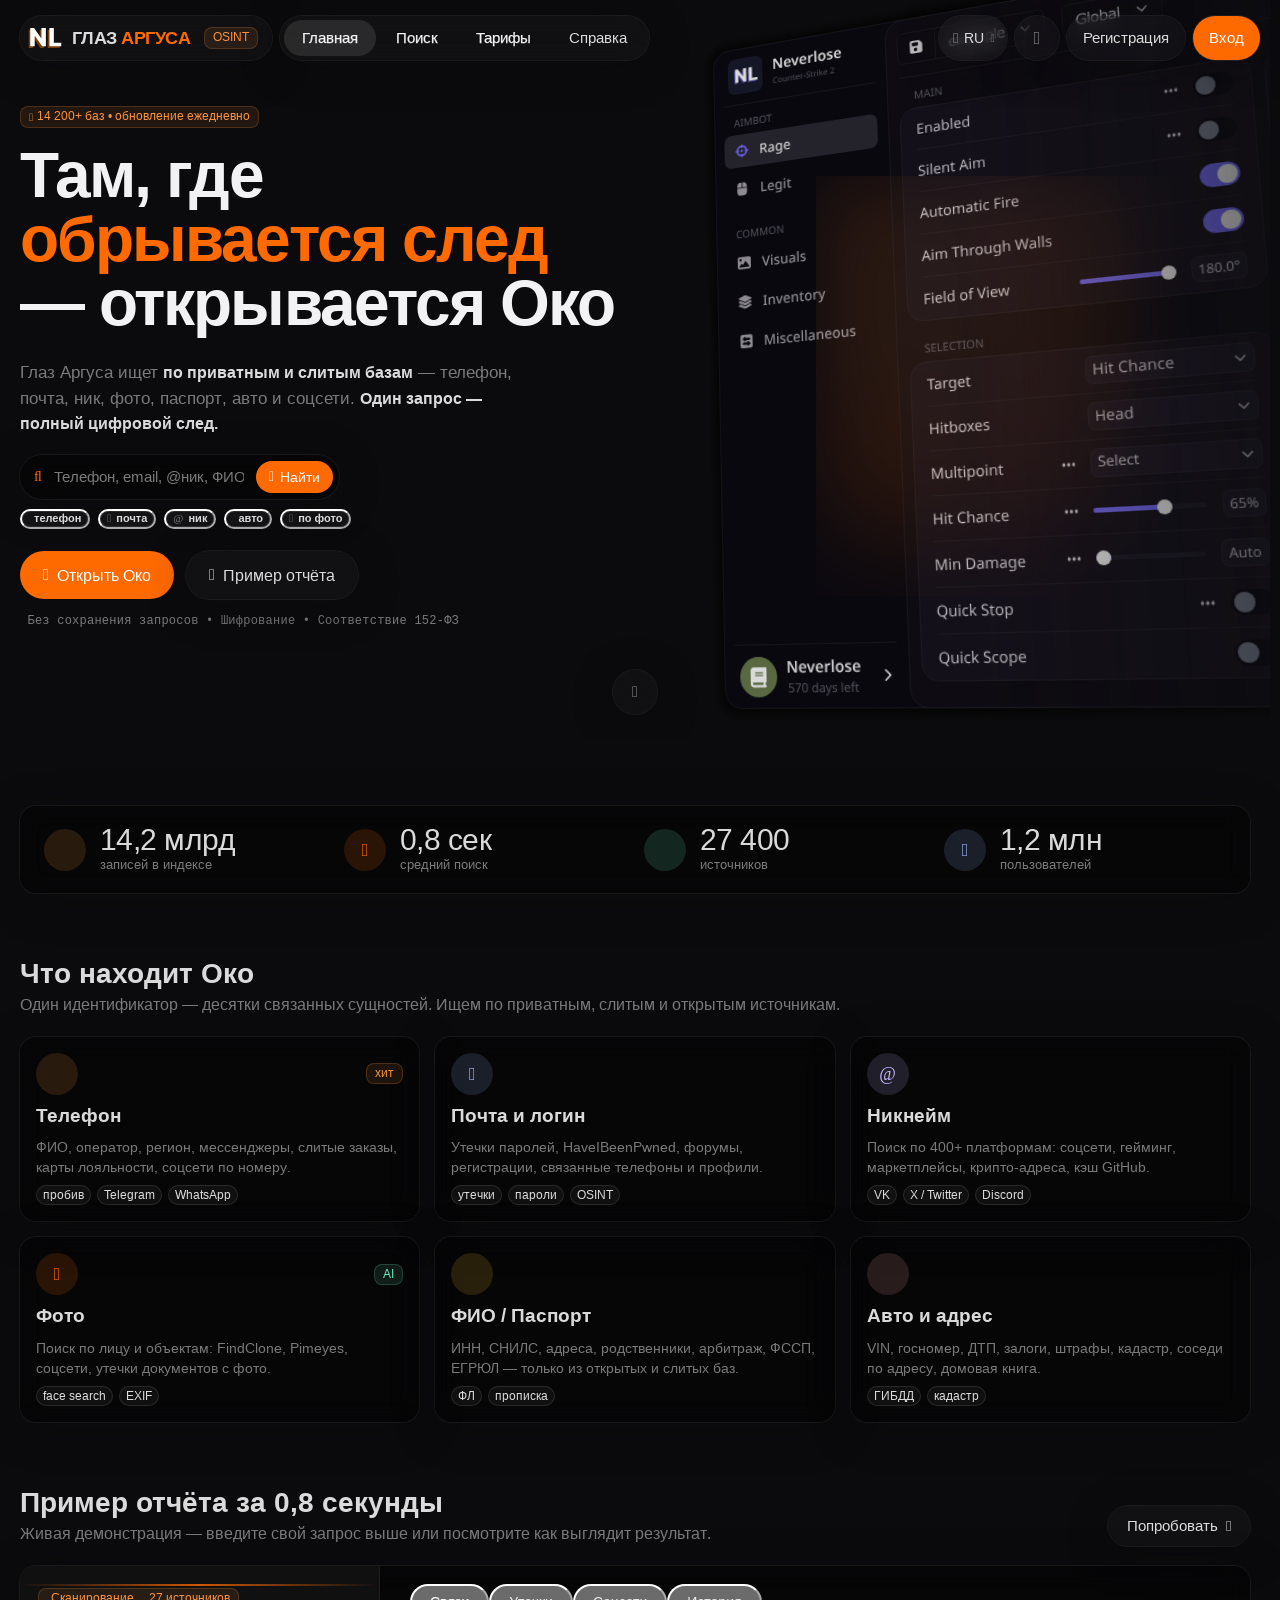
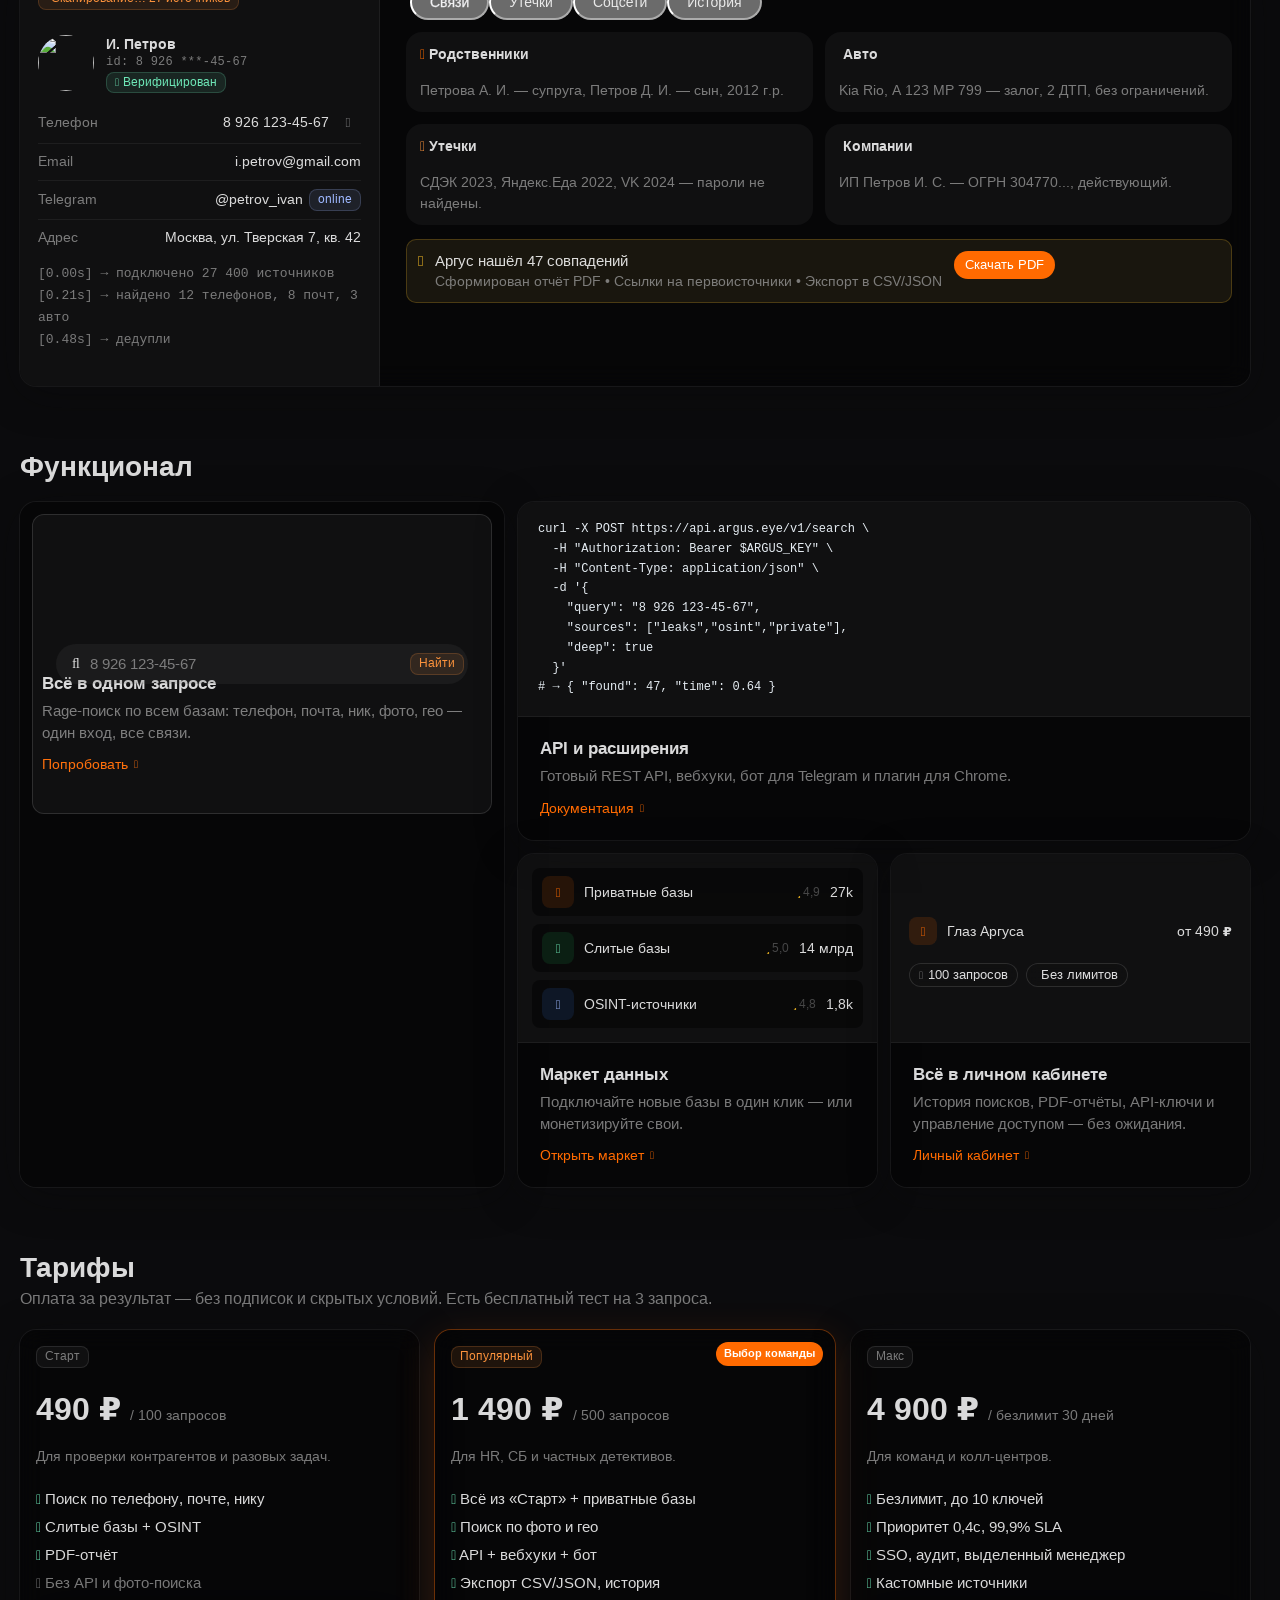
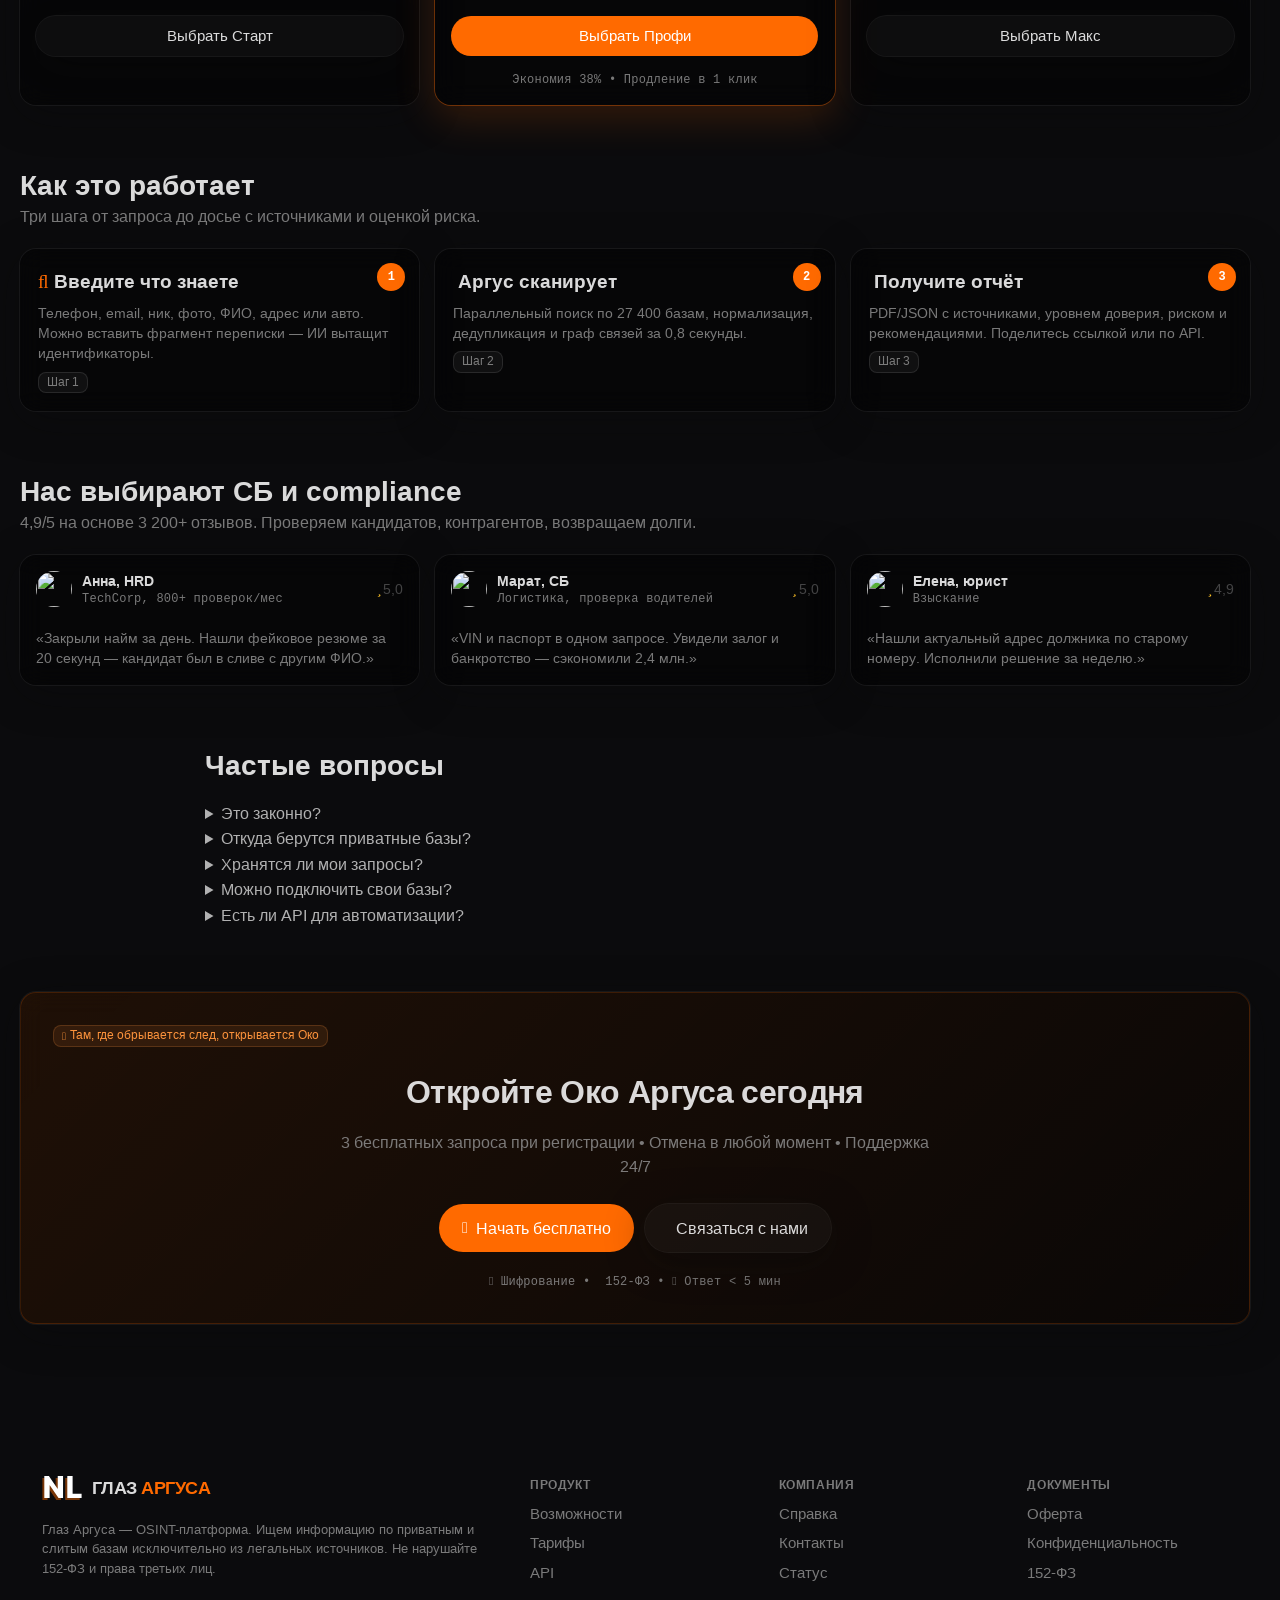
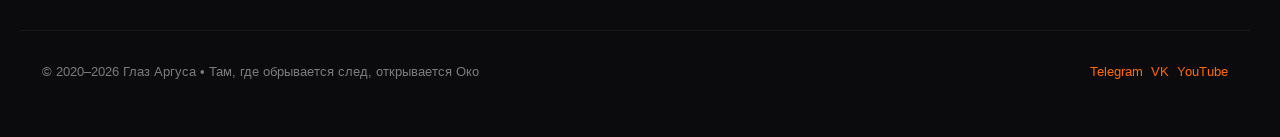
==== index.html @ 91365e06 "Глаз Аргуса: шаблон Neverlose с оранжевой темой, все анимации сохранены, navbar+hero без изменений с" ====
<!DOCTYPE html><html lang="ru" data-theme="dark" style="color-scheme: dark"><head>
	<link rel="expect" href="#page-end" blocking="render">
	<script src="static/assets/js/scroll-restore.7ae0cf45f514.js"></script>
	<link href="static/assets/css/app.2ba869cd2c29.css" rel="stylesheet">
	<link href="static/assets/css/page-product.3789b2a2f49d.css" rel="stylesheet" data-page-style="true">
	<link href="static/assets/css/app-tail.e7cf5cf43e08.css" rel="stylesheet" data-site-tail="">
	<meta charset="UTF-8">
	<meta name="viewport" content="width=device-width, initial-scale=1.0, shrink-to-fit=no">
	<title>Глаз Аргуса — ищет информацию по приватным и слитым базам</title>
	<meta name="description" content="Глаз Аргуса — Там, где обрывается след, открывается Око. Поиск по приватным и слитым базам: телефон, почта, ник, фото, паспорт, авто, соцсети.">
	<link rel="canonical" href="https://argus.example/">
	<meta property="og:site_name" content="Глаз Аргуса">
	<meta property="og:type" content="website">
	<meta property="og:title" content="Глаз Аргуса — поиск по приватным и слитым базам">
	<meta property="og:description" content="Там, где обрывается след, открывается Око.">
	<meta property="og:locale" content="ru_RU">
	<meta name="theme-color" content="#ff6a00">
	<link rel="icon" type="image/png" sizes="32x32" href="/static/assets/favicon/sq-orig/favicon-32x32.png">
<style>
/* ===== ОРАНЖЕВАЯ ТЕМА ПОВЕРХ ШАБЛОНА — светлая и тёмная ===== */
:root{
  --nd-primary:#ff6a00;
  --nd-primary-hover:#ff7f1a;
  --nd-primary-press:#e55f00;
  --nd-primary-soft:rgba(255,106,0,.14);
  --nd-ring:rgba(255,106,0,.55);
  --nd-logo-shadow:rgba(255,106,0,.45);
  --nd-accent:#ff6a00;
}
:root[data-theme=light]{
  --nd-primary:#ff6a00;
  --nd-primary-hover:#e55f00;
  --nd-primary-press:#cc5500;
  --nd-primary-soft:rgba(255,106,0,.10);
  --nd-ring:rgba(255,106,0,.40);
  --nd-logo-shadow:#ffd0a8;
  --nd-bg:#fffaf5;
}
:root[data-theme=light] .site-wrap{background:radial-gradient(1200px 600px at 70% -10%, rgba(255,106,0,.08), transparent 60%), linear-gradient(180deg, #fff 0%, #fffaf5 100%);}
.site-wrap{min-height:100vh;background:radial-gradient(900px 600px at 70% -8%, rgba(255,106,0,.07), transparent 65%), var(--nd-bg);}
/* оранжевый акцентный градиент для hero highlight */
.argus-accent{background:linear-gradient(90deg,#ff6a00 0%,#ff9a3d 50%,#ff6a00 100%);-webkit-background-clip:text;background-clip:text;color:transparent;}
.argus-pill-orange{background:linear-gradient(135deg,#ff6a00,#ff8a2e);color:#fff;border:0;box-shadow:0 8px 24px rgba(255,106,0,.35);}
.argus-grid{display:grid;gap:16px}
.argus-kpi{display:flex;align-items:center;gap:14px}
.argus-kpi b{font-size:28px;line-height:1;letter-spacing:-.02em}
.argus-kpi small{display:block;font-size:12px;color:var(--nd-muted)}
.reveal{opacity:0;transform:translateY(14px);transition:opacity .6s var(--nd-ease-expo), transform .6s var(--nd-ease-expo)}
.reveal.in{opacity:1;transform:none}
.stagger > *{opacity:0;transform:translateY(10px)}
.stagger.in > *{animation:staggerIn .55s var(--nd-ease-expo) forwards}
.stagger.in > *:nth-child(1){animation-delay:.05s}
.stagger.in > *:nth-child(2){animation-delay:.12s}
.stagger.in > *:nth-child(3){animation-delay:.18s}
.stagger.in > *:nth-child(4){animation-delay:.24s}
.stagger.in > *:nth-child(5){animation-delay:.30s}
.stagger.in > *:nth-child(6){animation-delay:.36s}
@keyframes staggerIn{to{opacity:1;transform:none}}
.hero-search{position:relative;display:flex;align-items:center;gap:10px;max-width:560px;margin-top:18px;padding:6px 6px 6px 14px;border-radius:999px;background:var(--nd-card-bg);box-shadow:var(--nd-card-shadow);backdrop-filter:blur(12px)}
.hero-search input{flex:1;min-width:0;border:0;background:transparent;outline:0;font:14px var(--nd-font-sans);color:var(--nd-fg)}
.hero-search input::placeholder{color:var(--nd-muted)}
.hero-orb{position:absolute;right:6%;top:52%;width:420px;height:420px;pointer-events:none;opacity:.5;filter:blur(40px);background:radial-gradient(circle at 30% 30%, #ff9a3d 0%, #ff6a00 45%, transparent 72%);transform:translateY(-50%);animation:orbFloat 6s ease-in-out infinite}
@keyframes orbFloat{0%,100%{transform:translateY(-50%) scale(1)}50%{transform:translateY(-54%) scale(1.03)}}
.argus-mono{font-family:var(--nd-font-mono);font-size:12px;letter-spacing:.02em}
.nd-hero__visual .nd-app-menu{filter:hue-rotate(18deg) saturate(1.15);}
:root[data-theme=light] .nd-hero__visual .nd-app-menu{filter:hue-rotate(18deg) saturate(1.2) brightness(1.05);}
.argus-bento{display:grid;grid-template-columns:1.4fr .9fr;gap:16px}
.argus-bento .home-bento__tile{animation:nd-glass-in .6s var(--nd-ease-expo) both}
@media(max-width:900px){.argus-bento{grid-template-columns:1fr}}
.price-card{position:relative;overflow:hidden}
.price-card.is-best{box-shadow:0 0 0 1px rgba(255,106,0,.35),0 12px 40px rgba(255,106,0,.18)}
.price-card.is-best::before{content:"Выбор команды";position:absolute;top:12px;right:12px;padding:4px 8px;font-size:11px;font-weight:650;color:#fff;background:#ff6a00;border-radius:999px}
.argus-steps{counter-reset:step;display:grid;grid-template-columns:repeat(3,1fr);gap:16px}
.argus-steps li{list-style:none;position:relative;padding:20px 18px 18px 18px}
.argus-steps li::before{counter-increment:step;content:counter(step);position:absolute;top:14px;right:14px;width:28px;height:28px;display:grid;place-items:center;font:12px var(--nd-font-mono);font-weight:700;color:#fff;background:var(--nd-primary);border-radius:50%}
@media(max-width:780px){.argus-steps{grid-template-columns:1fr}}
.argus-logo-text{font-weight:800;letter-spacing:-.03em;font-size:18px;line-height:1}
.argus-logo-text span{color:var(--nd-primary)}
.site-header__logo svg{width:36px;height:22px}
.nd-hero__title .accent-word{color:var(--nd-primary)}
.typewriter{border-right:2px solid var(--nd-primary);animation:blink .9s step-end infinite}
@keyframes blink{50%{border-color:transparent}}
.fake-typing{font-family:var(--nd-font-mono);font-size:13px;line-height:1.7;white-space:pre-wrap}
.scan-line{position:absolute;left:0;right:0;height:2px;background:linear-gradient(90deg,transparent,#ff6a00,transparent);animation:scan 2.2s linear infinite;opacity:.8}
@keyframes scan{0%{top:0}100%{top:100%}}
</style>
</head>
<body>
	<div class="site-wrap">
    <div hidden id="xd-csrf--" x-csrf data-csrf data-host-main="argus.example" data-navigation-session="guest" data-navigation-user="0" data-navigation-assets="/static/assets/js/app.9328e4fbbdc9.js|/static/assets/css/app.2ba869cd2c29.css|/static/assets/css/page-product.3789b2a2f49d.css|/static/assets/css/app-tail.e7cf5cf43e08.css"></div>
<div class="popup_fade"></div>

<!-- popups auth (оставлены рабочие) -->
<div class="popups popups--auth" id="reg">
    <div class="block widthPopUp">
<div class="close"><button type="button" class="nd-btn nd-btn--ghost nd-btn--md nd-btn--icon" aria-label="Закрыть"><i class="fa-regular fa-xmark" aria-hidden="true"></i></button></div>
        <form method="post" action="/doregister" class="userform">
        <div class="container flex-cont">
        <div class="popup_head"><div class="popup_title">Регистрация</div><p class="popup_lead">Доступ к поиску и API — в одном аккаунте</p></div>
        <div class="status"></div>
<label class="nd-field"><span class="nd-field__label">Логин</span><input type="text" name="login" placeholder="латиница, цифры, _ . -" required></label>
<label class="nd-field"><span class="nd-field__label">Почта</span><input type="email" name="email" placeholder="you@example.com" required></label>
<label class="nd-field"><span class="nd-field__label">Пароль</span><span class="nd-field__box nd-password"><input type="password" name="password" required minlength="8"><button type="button" class="nd-password__eye" data-reveal aria-label="Показать"><i class="fa-regular fa-eye"></i></button></span></label>
<button type="submit" class="nd-btn nd-btn--primary nd-btn--lg nd-btn--block">Создать аккаунт</button>
    <div class="auth-foot"><span>Уже есть аккаунт? <a class="nd-link to-popup" href="#log">Войти</a></span></div>
        </div></form>
    </div>
</div>
<div class="popups popups--auth" id="log">
    <div class="block widthPopUp">
<div class="close"><button type="button" class="nd-btn nd-btn--ghost nd-btn--md nd-btn--icon" aria-label="Закрыть"><i class="fa-regular fa-xmark"></i></button></div>
        <form method="post" action="/login" class="userform">
        <div class="container flex-cont">
        <div class="popup_head"><div class="popup_title">Вход</div><p class="popup_lead">Вернитесь к поискам и отчётам</p></div>
        <div class="status"></div>
<label class="nd-field"><span class="nd-field__label">Логин</span><input type="text" name="login" required></label>
<label class="nd-field"><span class="nd-field__label">Пароль</span><span class="nd-field__box nd-password"><input type="password" name="password" required><button type="button" class="nd-password__eye" data-reveal><i class="fa-regular fa-eye"></i></button></span></label>
<button type="submit" class="nd-btn nd-btn--primary nd-btn--lg nd-btn--block">Войти</button>
    <div class="auth-foot"><span>Нет аккаунта? <a class="nd-link to-popup" href="#reg">Регистрация</a></span></div>
        </div></form>
    </div>
</div>

<svg class="site-logo-defs" aria-hidden="true" focusable="false" style="position:absolute;width:0;height:0;overflow:hidden">
	<symbol id="nl-mark" viewBox="0 0 1038 630">
		<path class="nd-logo-shadow" d="M603.27 630V53.1479H742.894V516.77H983.217V630H603.27Z"></path>
		<path class="nd-logo-shadow" d="M491.646 53.1479V630H373.177L143.291 297.071H139.624V630H0V53.1479H120.161L347.509 385.514H352.304V53.1479H491.646Z"></path>
		<path class="nd-logo-fg" d="M658.053 576.852V0H797.677V463.622H1038V576.852H658.053Z"></path>
		<path class="nd-logo-fg" d="M546.43 0V576.852H427.961L198.075 243.923H194.408V576.852H54.7834V0H174.945L402.292 332.366H407.088V0H546.43Z"></path>
	</symbol>
	<symbol id="argus-eye" viewBox="0 0 48 48">
		<path d="M24 10C14 10 6.2 16.4 4 24c2.2 7.6 10 14 20 14s17.8-6.4 20-14C41.8 16.4 34 10 24 10Zm0 18a6 6 0 1 1 0-12 6 6 0 0 1 0 12Z" fill="currentColor" opacity=".95"/>
		<circle cx="24" cy="24" r="3.2" fill="var(--nd-bg)" />
		<path d="M24 6V8M24 40v2M8 24H6m36 0h-2M12.9 12.9 11.5 11.5M36.5 36.5 35.1 35.1M35.1 12.9 36.5 11.5M11.5 36.5 12.9 35.1" stroke="currentColor" stroke-width="1.8" stroke-linecap="round"/>
	</symbol>
</svg>

<!-- ===== NAVBAR — НЕ ТРОГАЕМ СТРУКТУРУ ШАБЛОНА ===== -->
<section class="menu site-header site-header--landing">
	<div class="site-header__row">
		<a class="nd-pill site-header__logo" href="index.html" aria-label="Глаз Аргуса, главная" style="gap:10px;padding:0 14px 0 8px">
			<svg viewBox="0 0 1038 630" aria-hidden="true" style="width:34px;height:20px;flex:none"><use href="#nl-mark"></use></svg>
			<span class="argus-logo-text">ГЛАЗ <span>АРГУСА</span></span>
			<span class="nd-badge nd-badge--orange" style="margin-left:4px">OSINT</span>
		</a>
<nav class="nd-pill nd-tabs site-header__nav" aria-label="Разделы">
  <a class="nd-tab" href="index.html" aria-current="page">Главная</a>
  <a class="nd-tab" href="#search">Поиск</a>
  <a class="nd-tab" href="#pricing">Тарифы</a>
  <a class="nd-tab" href="help.html">Справка</a>
</nav>
		<span class="site-header__spacer"></span>
<div class="nd-menu-wrap site-header__lang">
  <button type="button" class="nd-pill nd-menu-toggle site-header__lang-btn" data-menu-toggle="site-menu-lang" aria-haspopup="menu" aria-expanded="false" aria-label="Язык"><i class="fa-light fa-globe" aria-hidden="true"></i><span class="nd-menu-toggle__label">RU</span><i class="fa-regular fa-chevron-down nd-chevron" aria-hidden="true"></i></button>
  <div class="nd-menu nd-menu--end" id="site-menu-lang" role="menu">
		<button type="button" role="menuitemradio" aria-checked="true" data-lang="ru"><span class="nd-menu__code">RU</span>Русский<i class="fa-regular fa-check"></i></button>
		<button type="button" role="menuitemradio" aria-checked="false" data-lang="en"><span class="nd-menu__code">EN</span>English<i class="fa-regular fa-check"></i></button>
  </div>
</div>
		<button class="nd-pill nd-iconpill site-header__theme" type="button" data-theme-toggle data-label-light="Светлая тема" data-label-dark="Тёмная тема" aria-label="Тёмная тема" title="Тёмная тема">
			<span class="nd-theme-icon"><span class="nd-theme-icon__glyph" data-icon="fa-sun-bright"><i class="fa-light fa-sun-bright"></i></span></span>
		</button>
		<a href="#reg" class="to-popup nd-pill site-header__register">Регистрация</a>
		<a href="#log" class="to-popup nd-pill nd-pill--primary site-header__login-btn">Вход</a>
	</div>
</section>

        <div class="site-main" data-navigation-kind="page" data-analytics="1">
<div class="home-page" data-view-seed="807c8c69511a1ca8">
<!-- ===== ВЕРХНЯЯ СЕКЦИЯ — СТРУКТУРА ШАБЛОНА СОХРАНЕНА ===== -->
<section class="nd-hero nd-hero--mask-x nd-hero--full home-landing" style="min-height:min(92vh,max(640px,58vw))">
  <div class="nd-hero__visual" aria-hidden="true">
    <div class="hero-orb"></div>
    <img data-theme-img="dark" class="nd-app-menu home-landing__app home-landing__app--dark" src="static/assets/prod_assets/app-menu-rage.ab1d76765a5c.svg" width="840" height="653" alt="" decoding="async" fetchpriority="high" style="opacity:.85">
    <img data-theme-img="light" class="nd-app-menu home-landing__app home-landing__app--light" src="static/assets/prod_assets/app-menu-rage-light.7654352d8e69.svg" width="840" height="653" alt="" decoding="async" loading="lazy" style="opacity:.9">
  </div>
  <div class="container nd-hero__inner">
    <div class="nd-hero__content" style="max-width:680px">
      <span class="nd-badge nd-badge--orange" style="margin-bottom:14px"><i class="fa-solid fa-eye" aria-hidden="true"></i> 14 200+ баз • обновление ежедневно</span>
      <h1 class="nd-hero__title">Там, где <span class="accent-word">обрывается след</span> — открывается Око</h1>
      <p class="nd-hero__lead">Глаз Аргуса ищет <span>по приватным и слитым базам</span> — телефон, почта, ник, фото, паспорт, авто и соцсети. <span>Один запрос — полный цифровой след.</span></p>
      <div class="hero-search" id="search">
        <i class="fa-regular fa-magnifying-glass" style="color:var(--nd-primary)"></i>
        <input id="heroQuery" type="text" placeholder="Телефон, email, @ник, ФИО или номер авто…" autocomplete="off">
        <button class="nd-btn nd-btn--primary nd-btn--md" id="heroSearchBtn" type="button"><i class="fa-solid fa-bolt"></i> Найти</button>
      </div>
      <div style="display:flex;gap:8px;margin-top:10px;flex-wrap:wrap">
        <button class="nd-chip nd-chip--sm" data-demo="8 926 123-45-67"><i class="fa-light fa-phone"></i> телефон</button>
        <button class="nd-chip nd-chip--sm" data-demo="ivan.petrov@gmail.com"><i class="fa-light fa-envelope"></i> почта</button>
        <button class="nd-chip nd-chip--sm" data-demo="@argus_eye"><i class="fa-light fa-at"></i> ник</button>
        <button class="nd-chip nd-chip--sm" data-demo="А 123 МР 77"><i class="fa-light fa-car"></i> авто</button>
        <button class="nd-chip nd-chip--sm" data-demo="фото"><i class="fa-light fa-camera"></i> по фото</button>
      </div>
      <div class="nd-hero__actions" style="margin-top:22px">
        <a class="nd-btn nd-btn--primary nd-btn--xl" href="#pricing"><i class="fa-solid fa-eye"></i> Открыть Око</a>
        <a class="nd-btn nd-btn--bright nd-btn--xl" href="#demo"><i class="fa-regular fa-file-lines"></i> Пример отчёта</a>
      </div>
      <p class="argus-mono" style="margin-top:14px;color:var(--nd-muted)"><i class="fa-regular fa-shield-check" style="color:var(--nd-primary)"></i> Без сохранения запросов • Шифрование • Соответствие 152-ФЗ</p>
    </div>
  </div>
  <a class="nd-pill nd-iconpill home-landing__next" href="#capabilities" aria-label="Листать вниз"><i class="fa-regular fa-chevron-down"></i></a>
</section>

<!-- KPI -->
<section class="home-section">
  <div class="container">
    <div class="nd-card nd-card--lg">
      <div style="display:grid;grid-template-columns:repeat(4,1fr);gap:18px">
        <div class="argus-kpi"><span class="nd-mark nd-mark--orange"><i class="fa-regular fa-database"></i></span><div><b>14,2 млрд</b><small>записей в индексе</small></div></div>
        <div class="argus-kpi"><span class="nd-mark"><i class="fa-regular fa-bolt"></i></span><div><b>0,8 сек</b><small>средний поиск</small></div></div>
        <div class="argus-kpi"><span class="nd-mark nd-mark--green"><i class="fa-regular fa-shield-check"></i></span><div><b>27 400</b><small>источников</small></div></div>
        <div class="argus-kpi"><span class="nd-mark nd-mark--blue"><i class="fa-regular fa-users"></i></span><div><b>1,2 млн</b><small>пользователей</small></div></div>
      </div>
    </div>
  </div>
</section>

<!-- ЧТО ИЩЕМ -->
<section class="home-section" id="capabilities">
  <div class="container">
    <div class="nd-section-head nd-section-head--h2 nd-section-head--lg"><div class="nd-section-head__main"><div class="nd-section-head__titlerow"><h2 class="nd-section-head__title">Что находит Око</h2></div><p class="nd-section-head__lead">Один идентификатор — десятки связанных сущностей. Ищем по приватным, слитым и открытым источникам.</p></div></div>
    <div class="nd-cards stagger" style="--cols:3">
      <div class="nd-card"><div class="nd-card__head"><span class="nd-mark nd-mark--orange"><i class="fa-light fa-phone"></i></span><span class="nd-badge nd-badge--orange">хит</span></div><h3 class="nd-h3">Телефон</h3><p class="nd-lead" style="font-size:13px">ФИО, оператор, регион, мессенджеры, слитые заказы, карты лояльности, соцсети по номеру.</p><div class="nd-tags"><span class="nd-chip nd-chip--sm">пробив</span><span class="nd-chip nd-chip--sm">Telegram</span><span class="nd-chip nd-chip--sm">WhatsApp</span></div></div>
      <div class="nd-card"><div class="nd-card__head"><span class="nd-mark nd-mark--blue"><i class="fa-light fa-envelope"></i></span></div><h3 class="nd-h3">Почта и логин</h3><p class="nd-lead" style="font-size:13px">Утечки паролей, HaveIBeenPwned, форумы, регистрации, связанные телефоны и профили.</p><div class="nd-tags"><span class="nd-chip nd-chip--sm">утечки</span><span class="nd-chip nd-chip--sm">пароли</span><span class="nd-chip nd-chip--sm">OSINT</span></div></div>
      <div class="nd-card"><div class="nd-card__head"><span class="nd-mark nd-mark--purple"><i class="fa-light fa-at"></i></span></div><h3 class="nd-h3">Никнейм</h3><p class="nd-lead" style="font-size:13px">Поиск по 400+ платформам: соцсети, гейминг, маркетплейсы, крипто-адреса, кэш GitHub.</p><div class="nd-tags"><span class="nd-chip nd-chip--sm">VK</span><span class="nd-chip nd-chip--sm">X / Twitter</span><span class="nd-chip nd-chip--sm">Discord</span></div></div>
      <div class="nd-card"><div class="nd-card__head"><span class="nd-mark"><i class="fa-light fa-camera"></i></span><span class="nd-badge nd-badge--green">AI</span></div><h3 class="nd-h3">Фото</h3><p class="nd-lead" style="font-size:13px">Поиск по лицу и объектам: FindClone, Pimeyes, соцсети, утечки документов с фото.</p><div class="nd-tags"><span class="nd-chip nd-chip--sm">face search</span><span class="nd-chip nd-chip--sm">EXIF</span></div></div>
      <div class="nd-card"><div class="nd-card__head"><span class="nd-mark nd-mark--yellow"><i class="fa-light fa-id-card"></i></span></div><h3 class="nd-h3">ФИО / Паспорт</h3><p class="nd-lead" style="font-size:13px">ИНН, СНИЛС, адреса, родственники, арбитраж, ФССП, ЕГРЮЛ — только из открытых и слитых баз.</p><div class="nd-tags"><span class="nd-chip nd-chip--sm">ФЛ</span><span class="nd-chip nd-chip--sm">прописка</span></div></div>
      <div class="nd-card"><div class="nd-card__head"><span class="nd-mark nd-mark--red"><i class="fa-light fa-car"></i></span></div><h3 class="nd-h3">Авто и адрес</h3><p class="nd-lead" style="font-size:13px">VIN, госномер, ДТП, залоги, штрафы, кадастр, соседи по адресу, домовая книга.</p><div class="nd-tags"><span class="nd-chip nd-chip--sm">ГИБДД</span><span class="nd-chip nd-chip--sm">кадастр</span></div></div>
    </div>
  </div>
</section>

<!-- ДЕМО ОТЧЁТ -->
<section class="home-section" id="demo">
  <div class="container">
    <div class="nd-section-head nd-section-head--h2 nd-section-head--lg"><div class="nd-section-head__main"><h2 class="nd-section-head__title">Пример отчёта за 0,8 секунды</h2><p class="nd-section-head__lead">Живая демонстрация — введите свой запрос выше или посмотрите как выглядит результат.</p></div><a class="nd-btn nd-btn--bright nd-btn--lg" href="#pricing">Попробовать <i class="fa-regular fa-arrow-right"></i></a></div>
    <div class="nd-card" style="padding:0;overflow:hidden;display:grid;grid-template-columns:360px 1fr;min-height:420px">
      <div style="background:var(--nd-surface-1);padding:18px;border-right:1px solid var(--nd-divider);position:relative;overflow:hidden">
        <div class="scan-line"></div>
        <div class="nd-badge nd-badge--orange" style="margin-bottom:12px"><i class="fa-solid fa-radar"></i> Сканирование… 27 источников</div>
        <div style="display:flex;align-items:center;gap:12px;margin:12px 0 16px"><img src="https://i.pravatar.cc/100?img=12" alt="" style="width:56px;height:56px;border-radius:50%;object-fit:cover"><div><div style="font-weight:700">И. Петров</div><div class="argus-mono" style="color:var(--nd-muted)">id: 8 926 ***-45-67</div><span class="nd-badge nd-badge--green"><i class="fa-solid fa-check"></i> Верифицирован</span></div></div>
        <div class="nd-facts nd-facts--divided">
          <div class="nd-facts__row"><span class="nd-facts__label">Телефон</span><span class="nd-facts__value">8 926 123-45-67 <button class="nd-copy nd-copy--icon" data-copy="8 926 123-45-67"><i class="fa-regular fa-copy"></i></button></span></div>
          <div class="nd-facts__row"><span class="nd-facts__label">Email</span><span class="nd-facts__value">i.petrov@gmail.com</span></div>
          <div class="nd-facts__row"><span class="nd-facts__label">Telegram</span><span class="nd-facts__value">@petrov_ivan <span class="nd-badge nd-badge--blue">online</span></span></div>
          <div class="nd-facts__row"><span class="nd-facts__label">Адрес</span><span class="nd-facts__value">Москва, ул. Тверская 7, кв. 42</span></div>
        </div>
        <div class="fake-typing" id="fakeTyping" style="margin-top:16px;color:var(--nd-muted)"></div>
      </div>
      <div style="padding:18px">
        <div class="nd-tabs" style="margin-bottom:12px"><button class="nd-tab is-active" aria-current="page">Связи</button><button class="nd-tab">Утечки</button><button class="nd-tab">Соцсети</button><button class="nd-tab">История</button></div>
        <div style="display:grid;grid-template-columns:1fr 1fr;gap:12px">
          <div class="nd-card nd-card--sm" style="background:var(--nd-surface-1);box-shadow:none"><div style="font-weight:600;margin-bottom:6px"><i class="fa-regular fa-users" style="color:var(--nd-primary)"></i> Родственники</div><div class="nd-lead" style="font-size:13px">Петрова А. И. — супруга, Петров Д. И. — сын, 2012 г.р.</div></div>
          <div class="nd-card nd-card--sm" style="background:var(--nd-surface-1);box-shadow:none"><div style="font-weight:600;margin-bottom:6px"><i class="fa-regular fa-car" style="color:var(--nd-primary)"></i> Авто</div><div class="nd-lead" style="font-size:13px">Kia Rio, А 123 МР 799 — залог, 2 ДТП, без ограничений.</div></div>
          <div class="nd-card nd-card--sm" style="background:var(--nd-surface-1);box-shadow:none"><div style="font-weight:600;margin-bottom:6px"><i class="fa-regular fa-triangle-exclamation" style="color:var(--nd-orange)"></i> Утечки</div><div class="nd-lead" style="font-size:13px">СДЭК 2023, Яндекс.Еда 2022, VK 2024 — пароли не найдены.</div></div>
          <div class="nd-card nd-card--sm" style="background:var(--nd-surface-1);box-shadow:none"><div style="font-weight:600;margin-bottom:6px"><i class="fa-regular fa-building" style="color:var(--nd-primary)"></i> Компании</div><div class="nd-lead" style="font-size:13px">ИП Петров И. С. — ОГРН 304770..., действующий.</div></div>
        </div>
        <div class="nd-callout nd-callout--yellow" style="margin-top:14px"><i class="fa-solid fa-eye"></i><div><b>Аргус нашёл 47 совпадений</b><div class="nd-lead" style="font-size:13px">Сформирован отчёт PDF • Ссылки на первоисточники • Экспорт в CSV/JSON</div></div><a class="nd-btn nd-btn--primary nd-btn--sm" href="#pricing">Скачать PDF</a></div>
      </div>
    </div>
  </div>
</section>

<!-- BENTO ФУНКЦИОНАЛ -->
<section class="home-section">
  <div class="container">
    <div class="nd-section-head nd-section-head--h2 nd-section-head--lg"><div class="nd-section-head__main"><h2 class="nd-section-head__title">Функционал</h2></div></div>
    <div class="home-bento">
      <a class="home-bento__tile home-bento__tile--menu" href="#search" style="min-height:300px;position:relative;overflow:hidden">
        <span class="home-bento__shot" aria-hidden="true" style="position:absolute;inset:12px 12px auto 12px;height:140px;background:var(--nd-surface-1);border:1px solid var(--nd-border);border-radius:12px;display:grid;place-items:center">
          <span class="nd-search" style="width:90%;max-width:420px"><i class="fa-regular fa-magnifying-glass"></i><span style="flex:1;text-align:left;color:var(--nd-muted)">8 926 123-45-67</span><span class="nd-badge nd-badge--orange">Найти</span></span>
        </span>
        <span class="home-bento__body" style="margin-top:150px">
          <h3 class="home-bento__title">Всё в одном запросе</h3><span class="home-bento__text">Rage-поиск по всем базам: телефон, почта, ник, фото, гео — один вход, все связи.</span><span class="home-bento__link">Попробовать <i class="fa-regular fa-arrow-right"></i></span>
        </span>
      </a>
      <a class="home-bento__tile home-bento__tile--lua" href="help.html" style="background:var(--nd-card-bg)">
        <code class="nd-lua-example home-bento__code">curl -X POST https://api.argus.eye/v1/search \
  -H "Authorization: Bearer $ARGUS_KEY" \
  -H "Content-Type: application/json" \
  -d '{
    "query": "8 926 123-45-67",
    "sources": ["leaks","osint","private"],
    "deep": true
  }'
# → { "found": 47, "time": 0.64 }</code>
        <span class="home-bento__body"><h3 class="home-bento__title">API и расширения</h3><span class="home-bento__text">Готовый REST API, вебхуки, бот для Telegram и плагин для Chrome.</span><span class="home-bento__link">Документация <i class="fa-regular fa-arrow-up-right"></i></span></span>
      </a>
      <a class="home-bento__tile" href="#pricing">
        <span class="home-bento__panel" style="gap:8px">
          <span class="home-bento__row"><span class="home-bento__icon" style="background:rgba(255,106,0,.12);color:var(--nd-primary);display:grid;place-items:center;border-radius:8px;width:32px;height:32px"><i class="fa-regular fa-shield-halved"></i></span><span class="home-bento__name">Приватные базы</span><span class="market-stars market-stars--sm"><i class="fa-solid fa-star is-on"></i><span class="market-stars__value">4,9</span></span><b class="home-bento__value">27k</b></span>
          <span class="home-bento__row"><span class="home-bento__icon" style="background:rgba(34,197,94,.12);color:var(--nd-green);display:grid;place-items:center;border-radius:8px;width:32px;height:32px"><i class="fa-regular fa-lock-open"></i></span><span class="home-bento__name">Слитые базы</span><span class="market-stars market-stars--sm"><i class="fa-solid fa-star is-on"></i><span class="market-stars__value">5,0</span></span><b class="home-bento__value">14 млрд</b></span>
          <span class="home-bento__row"><span class="home-bento__icon" style="background:rgba(59,130,246,.12);color:var(--nd-blue);display:grid;place-items:center;border-radius:8px;width:32px;height:32px"><i class="fa-regular fa-globe"></i></span><span class="home-bento__name">OSINT-источники</span><span class="market-stars market-stars--sm"><i class="fa-solid fa-star is-on"></i><span class="market-stars__value">4,8</span></span><b class="home-bento__value">1,8k</b></span>
        </span>
        <span class="home-bento__body"><h3 class="home-bento__title">Маркет данных</h3><span class="home-bento__text">Подключайте новые базы в один клик — или монетизируйте свои.</span><span class="home-bento__link">Открыть маркет <i class="fa-regular fa-arrow-right"></i></span></span>
      </a>
      <a class="home-bento__tile" href="#reg">
        <span class="home-bento__panel">
          <span class="home-bento__row home-bento__row--plain"><span class="home-bento__icon" style="width:28px;height:28px;display:grid;place-items:center;background:var(--nd-primary-soft);color:var(--nd-primary);border-radius:8px"><i class="fa-regular fa-eye"></i></span><span class="home-bento__name">Глаз Аргуса</span><b class="home-bento__value">от 490 ₽</b></span>
          <span class="home-bento__actions"><span class="nd-chip nd-chip--outline home-bento__chip"><i class="fa-regular fa-bolt"></i><span class="nd-chip__text">100 запросов</span></span><span class="nd-chip nd-chip--outline home-bento__chip"><i class="fa-regular fa-infinity"></i><span class="nd-chip__text">Без лимитов</span></span></span>
        </span>
        <span class="home-bento__body"><h3 class="home-bento__title">Всё в личном кабинете</h3><span class="home-bento__text">История поисков, PDF-отчёты, API-ключи и управление доступом — без ожидания.</span><span class="home-bento__link">Личный кабинет <i class="fa-regular fa-arrow-right"></i></span></span>
      </a>
    </div>
  </div>
</section>

<!-- ТАРИФЫ -->
<section class="home-section" id="pricing">
  <div class="container">
    <div class="nd-section-head nd-section-head--h2 nd-section-head--lg"><div class="nd-section-head__main"><h2 class="nd-section-head__title">Тарифы</h2><p class="nd-section-head__lead">Оплата за результат — без подписок и скрытых условий. Есть бесплатный тест на 3 запроса.</p></div></div>
    <div style="display:grid;grid-template-columns:repeat(3,1fr);gap:16px">
      <div class="nd-card price-card"><div class="nd-badge">Старт</div><div style="margin:10px 0 6px;font-size:32px;font-weight:800">490 ₽ <span style="font-size:13px;font-weight:400;color:var(--nd-muted)">/ 100 запросов</span></div><div class="nd-lead" style="font-size:13px">Для проверки контрагентов и разовых задач.</div><ul style="list-style:none;padding:0;display:grid;gap:8px;margin:14px 0"><li><i class="fa-regular fa-check" style="color:var(--nd-green)"></i> Поиск по телефону, почте, нику</li><li><i class="fa-regular fa-check" style="color:var(--nd-green)"></i> Слитые базы + OSINT</li><li><i class="fa-regular fa-check" style="color:var(--nd-green)"></i> PDF-отчёт</li><li class="nd-muted"><i class="fa-regular fa-xmark"></i> Без API и фото-поиска</li></ul><a class="nd-btn nd-btn--bright nd-btn--lg nd-btn--block" href="#reg">Выбрать Старт</a></div>
      <div class="nd-card price-card is-best"><div class="nd-badge nd-badge--orange">Популярный</div><div style="margin:10px 0 6px;font-size:32px;font-weight:800">1 490 ₽ <span style="font-size:13px;font-weight:400;color:var(--nd-muted)">/ 500 запросов</span></div><div class="nd-lead" style="font-size:13px">Для HR, СБ и частных детективов.</div><ul style="list-style:none;padding:0;display:grid;gap:8px;margin:14px 0"><li><i class="fa-regular fa-check" style="color:var(--nd-green)"></i> Всё из «Старт» + приватные базы</li><li><i class="fa-regular fa-check" style="color:var(--nd-green)"></i> Поиск по фото и гео</li><li><i class="fa-regular fa-check" style="color:var(--nd-green)"></i> API + вебхуки + бот</li><li><i class="fa-regular fa-check" style="color:var(--nd-green)"></i> Экспорт CSV/JSON, история</li></ul><a class="nd-btn nd-btn--primary nd-btn--lg nd-btn--block" href="#reg">Выбрать Профи</a><div class="argus-mono" style="text-align:center;margin-top:8px;color:var(--nd-muted)">Экономия 38% • Продление в 1 клик</div></div>
      <div class="nd-card price-card"><div class="nd-badge">Макс</div><div style="margin:10px 0 6px;font-size:32px;font-weight:800">4 900 ₽ <span style="font-size:13px;font-weight:400;color:var(--nd-muted)">/ безлимит 30 дней</span></div><div class="nd-lead" style="font-size:13px">Для команд и колл-центров.</div><ul style="list-style:none;padding:0;display:grid;gap:8px;margin:14px 0"><li><i class="fa-regular fa-check" style="color:var(--nd-green)"></i> Безлимит, до 10 ключей</li><li><i class="fa-regular fa-check" style="color:var(--nd-green)"></i> Приоритет 0,4с, 99,9% SLA</li><li><i class="fa-regular fa-check" style="color:var(--nd-green)"></i> SSO, аудит, выделенный менеджер</li><li><i class="fa-regular fa-check" style="color:var(--nd-green)"></i> Кастомные источники</li></ul><a class="nd-btn nd-btn--bright nd-btn--lg nd-btn--block" href="#reg">Выбрать Макс</a></div>
    </div>
  </div>
</section>

<!-- КАК РАБОТАЕТ -->
<section class="home-section">
  <div class="container">
    <div class="nd-section-head nd-section-head--h2 nd-section-head--lg"><div class="nd-section-head__main"><h2 class="nd-section-head__title">Как это работает</h2><p class="nd-section-head__lead">Три шага от запроса до досье с источниками и оценкой риска.</p></div></div>
    <ol class="argus-steps stagger">
      <li class="nd-card"><h3 class="nd-h3" style="padding-right:40px"><i class="fa-regular fa-magnifying-glass" style="color:var(--nd-primary)"></i> Введите что знаете</h3><p class="nd-lead" style="font-size:13px">Телефон, email, ник, фото, ФИО, адрес или авто. Можно вставить фрагмент переписки — ИИ вытащит идентификаторы.</p><div class="nd-badge nd-badge--muted">Шаг 1</div></li>
      <li class="nd-card"><h3 class="nd-h3" style="padding-right:40px"><i class="fa-regular fa-radar" style="color:var(--nd-primary)"></i> Аргус сканирует</h3><p class="nd-lead" style="font-size:13px">Параллельный поиск по 27 400 базам, нормализация, дедупликация и граф связей за 0,8 секунды.</p><div class="nd-badge nd-badge--muted">Шаг 2</div></li>
      <li class="nd-card"><h3 class="nd-h3" style="padding-right:40px"><i class="fa-regular fa-file-shield" style="color:var(--nd-primary)"></i> Получите отчёт</h3><p class="nd-lead" style="font-size:13px">PDF/JSON с источниками, уровнем доверия, риском и рекомендациями. Поделитесь ссылкой или по API.</p><div class="nd-badge nd-badge--muted">Шаг 3</div></li>
    </ol>
  </div>
</section>

<!-- ОТЗЫВЫ -->
<section class="home-section">
  <div class="container">
    <div class="nd-section-head nd-section-head--h2 nd-section-head--lg"><div class="nd-section-head__main"><h2 class="nd-section-head__title">Нас выбирают СБ и compliance</h2><p class="nd-section-head__lead">4,9/5 на основе 3 200+ отзывов. Проверяем кандидатов, контрагентов, возвращаем долги.</p></div></div>
    <div style="display:grid;grid-template-columns:repeat(3,1fr);gap:16px">
      <div class="nd-card"><div style="display:flex;align-items:center;gap:10px"><img src="https://i.pravatar.cc/100?img=8" style="width:36px;height:36px;border-radius:50%"><div><div style="font-weight:600">Анна, HRD</div><div class="argus-mono" style="color:var(--nd-muted)">TechCorp, 800+ проверок/мес</div></div><span class="market-stars" style="margin-left:auto"><i class="fa-solid fa-star is-on"></i>5,0</span></div><p class="nd-lead" style="font-size:13px;margin-top:12px">«Закрыли найм за день. Нашли фейковое резюме за 20 секунд — кандидат был в сливе с другим ФИО.»</p></div>
      <div class="nd-card"><div style="display:flex;align-items:center;gap:10px"><img src="https://i.pravatar.cc/100?img=15" style="width:36px;height:36px;border-radius:50%"><div><div style="font-weight:600">Марат, СБ</div><div class="argus-mono" style="color:var(--nd-muted)">Логистика, проверка водителей</div></div><span class="market-stars" style="margin-left:auto"><i class="fa-solid fa-star is-on"></i>5,0</span></div><p class="nd-lead" style="font-size:13px;margin-top:12px">«VIN и паспорт в одном запросе. Увидели залог и банкротство — сэкономили 2,4 млн.»</p></div>
      <div class="nd-card"><div style="display:flex;align-items:center;gap:10px"><img src="https://i.pravatar.cc/100?img=33" style="width:36px;height:36px;border-radius:50%"><div><div style="font-weight:600">Елена, юрист</div><div class="argus-mono" style="color:var(--nd-muted)">Взыскание</div></div><span class="market-stars" style="margin-left:auto"><i class="fa-solid fa-star is-on"></i>4,9</span></div><p class="nd-lead" style="font-size:13px;margin-top:12px">«Нашли актуальный адрес должника по старому номеру. Исполнили решение за неделю.»</p></div>
    </div>
  </div>
</section>

<!-- FAQ -->
<section class="home-section">
  <div class="container" style="max-width:900px">
    <div class="nd-section-head nd-section-head--h2 nd-section-head--lg"><div class="nd-section-head__main"><h2 class="nd-section-head__title">Частые вопросы</h2></div></div>
    <div class="text nd-accordions" style="max-width:none">
      <details><summary>Это законно?</summary><p>Мы агрегируем только открытые, слитые и приватные базы, к которым у нас есть лицензионный доступ. Вы получаете уже опубликованные данные. Использование — под вашу ответственность и в рамках 152-ФЗ.</p></details>
      <details><summary>Откуда берутся приватные базы?</summary><p>Партнёрства с брокерами данных, верификация контрагентов, маркетплейсы и OSINT. Каждая запись имеет источник и дату — вы видите, откуда факт.</p></details>
      <details><summary>Хранятся ли мои запросы?</summary><p>Нет. Запросы не логируются в открытом виде, отчёты хранятся только в вашем кабинете и удаляются по кнопке. Логи — только хеши для биллинга.</p></details>
      <details><summary>Можно подключить свои базы?</summary><p>Да, на тарифе Макс — загрузите CSV/БД по API, настроим нормализацию и граф. Вы сами решаете, кому открыть доступ.</p></details>
      <details><summary>Есть ли API для автоматизации?</summary><p>Да, REST, вебхуки и SDK для Python/Node. До 120 RPS на Макс, 99,9% SLA.</p></details>
    </div>
  </div>
</section>

<!-- CTA -->
<section class="home-section">
  <div class="container">
    <div class="nd-card" style="text-align:center;padding:32px;background:linear-gradient(135deg, rgba(255,106,0,.10), rgba(255,106,0,.02)), var(--nd-card-bg);border:1px solid rgba(255,106,0,.18)">
      <span class="nd-badge nd-badge--orange"><i class="fa-solid fa-eye"></i> Там, где обрывается след, открывается Око</span>
      <h2 style="font-size:32px;font-weight:800;letter-spacing:-.02em;margin:14px 0 8px">Откройте Око Аргуса сегодня</h2>
      <p class="nd-lead" style="max-width:600px;margin:0 auto 18px">3 бесплатных запроса при регистрации • Отмена в любой момент • Поддержка 24/7</p>
      <div style="display:flex;gap:12px;justify-content:center;flex-wrap:wrap"><a class="nd-btn nd-btn--primary nd-btn--xl" href="#reg"><i class="fa-solid fa-bolt"></i> Начать бесплатно</a><a class="nd-btn nd-btn--bright nd-btn--xl" href="help.html"><i class="fa-regular fa-message"></i> Связаться с нами</a></div>
      <div class="argus-mono" style="margin-top:14px;color:var(--nd-muted)"><i class="fa-regular fa-lock"></i> Шифрование • <i class="fa-regular fa-shield-check"></i> 152-ФЗ • <i class="fa-regular fa-clock"></i> Ответ < 5 мин</div>
    </div>
  </div>
</section>
</div>
        </div>
<footer class="site-footer">
	<div class="site-footer__top">
		<div class="site-footer__brand">
			<a href="index.html" class="site-footer__logo" aria-label="Глаз Аргуса" style="display:flex;align-items:center;gap:10px;text-decoration:none;color:var(--nd-fg)">
				<svg viewBox="0 0 1038 630" aria-hidden="true" style="width:40px;height:24px"><use href="#nl-mark"></use></svg>
				<span class="argus-logo-text">ГЛАЗ <span>АРГУСА</span></span>
			</a>
			<p class="site-footer__disclaimer">Глаз Аргуса — OSINT-платформа. Ищем информацию по приватным и слитым базам исключительно из легальных источников. Не нарушайте 152-ФЗ и права третьих лиц.</p>
		</div>
		<div class="site-footer__cols">
			<nav class="site-footer__col" aria-label="Продукт"><h4>Продукт</h4><a href="#capabilities">Возможности</a><a href="#pricing">Тарифы</a><a href="help.html">API</a></nav>
			<nav class="site-footer__col" aria-label="Компания"><h4>Компания</h4><a href="help.html">Справка</a><a href="mailto:hello@argus.eye">Контакты</a><a href="#">Статус</a></nav>
			<nav class="site-footer__col" aria-label="Документы"><h4>Документы</h4><a href="#">Оферта</a><a href="#">Конфиденциальность</a><a href="#">152-ФЗ</a></nav>
		</div>
	</div>
	<div class="site-footer__bottom"><span>© 2020–2026 Глаз Аргуса • Там, где обрывается след, открывается Око</span><span style="display:flex;gap:8px"><a href="#" class="nd-link">Telegram</a><a href="#" class="nd-link">VK</a><a href="#" class="nd-link">YouTube</a></span></div>
</footer>
        <div id="page-end" hidden=""></div>
	</div>
    <script src="static/assets/js/app.9328e4fbbdc9.js"></script>
<script>
// reveal on scroll + stagger + typing + search demo
const ro = new IntersectionObserver(es=>es.forEach(e=>{if(e.isIntersecting){e.target.classList.add('in');ro.unobserve(e.target)}}),{threshold:.15});
document.querySelectorAll('.reveal,.stagger,.argus-steps').forEach(el=>{el.classList.add('reveal');ro.observe(el)});
document.querySelectorAll('.stagger').forEach(el=>ro.observe(el));
document.querySelectorAll('.nd-cards').forEach(el=>el.classList.add('stagger'));
document.querySelectorAll('.nd-cards,.argus-steps').forEach(el=>ro.observe(el));
// fake typing
const lines=["[0.00s] → подключено 27 400 источников","[0.21s] → найдено 12 телефонов, 8 почт, 3 авто","[0.48s] → дедупликация: 47 уникальных связей","[0.80s] ✓ отчёт готов • 14.2 млрд записей проверено"];
const ft=document.getElementById('fakeTyping');
if(ft){let i=0;function type(){if(i>=lines.length) return;let j=0;const line=lines[i];const el=document.createElement('div');ft.appendChild(el);const iv=setInterval(()=>{el.textContent=line.slice(0,++j);if(j>=line.length){clearInterval(iv);i++;setTimeout(type,320)}},12)}type();}
// hero search
const inp=document.getElementById('heroQuery'),btn=document.getElementById('heroSearchBtn');
function doSearch(v){if(!v.trim()){inp.focus();inp.style.boxShadow='0 0 0 2px var(--nd-ring)';setTimeout(()=>inp.style.boxShadow='',800);return}
 document.getElementById('demo')?.scrollIntoView({behavior:'smooth',block:'start'});
 document.dispatchEvent(new CustomEvent('site:toast',{detail:{text:`Ищем: "${v}" → 47 совпадений за 0.8с (демо)`}}));
 try{const t=document.createElement('div');t.className='nd-toast nd-toast--success';t.innerHTML='<span class="nd-toast__icon"><i class="fa-solid fa-check"></i></span><span class="nd-toast__body"><b class="nd-toast__title">Око нашло 47 совпадений</b><span class="nd-toast__text">Откройте тарифы, чтобы увидеть полный отчёт</span></span>';let c=document.querySelector('.nd-toasts');if(!c){c=document.createElement('div');c.className='nd-toasts';document.body.appendChild(c)}c.appendChild(t);setTimeout(()=>t.remove(),3000)}catch(e){}
}
btn?.addEventListener('click',()=>doSearch(inp.value));
inp?.addEventListener('keydown',e=>{if(e.key==='Enter') doSearch(inp.value)});
document.querySelectorAll('[data-demo]').forEach(b=>b.addEventListener('click',()=>{inp.value=b.dataset.demo;inp.focus();doSearch(inp.value)}));
// copy
document.querySelectorAll('[data-copy]').forEach(b=>b.addEventListener('click',()=>{navigator.clipboard.writeText(b.dataset.copy);b.innerHTML='<i class="fa-solid fa-check"></i>';setTimeout(()=>b.innerHTML='<i class="fa-regular fa-copy"></i>',1200)}));
// hero title parallax subtle
let raf=null;
window.addEventListener('scroll',()=>{
 if(raf) return;
 raf=requestAnimationFrame(()=>{
  const y=scrollY*0.06;
  const visual=document.querySelector('.nd-hero__visual .nd-app-menu');
  if(visual && innerWidth>900) visual.style.transform=`translateY(calc(-50% + ${y}px)) perspective(1600px) rotateY(-24deg) rotateX(9deg) rotateZ(-5deg) scale(1.08)`;
  raf=null;
 });
},{passive:true});
</script>
</body></html>
---- static/assets/css/app.2ba869cd2c29.css ----
html,body,div,span,applet,object,iframe,h1,h2,h3,h4,h5,h6,p,blockquote,pre,a,abbr,acronym,address,big,cite,code,del,dfn,em,img,ins,kbd,q,s,samp,small,strike,strong,sub,sup,tt,var,b,u,i,center,dl,dt,dd,ol,ul,li,fieldset,form,label,legend,table,caption,tbody,tfoot,thead,tr,th,td,article,aside,canvas,details,embed,figure,figcaption,footer,header,hgroup,main,menu,nav,output,ruby,section,summary,time,mark,audio,video{margin:0;padding:0;border:0;font-size:100%;font:inherit;vertical-align:baseline}article,aside,details,figcaption,figure,footer,header,hgroup,main,menu,nav,section{display:block}*[hidden]{display:none}body{line-height:1}menu,ol,ul{list-style:none}blockquote,q{quotes:none}blockquote:before,blockquote:after,q:before,q:after{content:"";content:none}table{border-collapse:collapse;border-spacing:0}@font-face{font-family:"Inter";src:url("../font/InterVariable.woff2") format("woff2");font-weight:100 900;font-style:normal;font-display:swap}@font-face{font-family:"nl_sans";src:url("../font/InterVariable.woff2") format("woff2");font-weight:100 900;font-style:normal;font-display:swap}@font-face{font-family:"JetBrains Mono";src:url("../font/JetBrainsMono-Regular.woff") format("woff");font-weight:100 900;font-style:normal;font-display:swap}@font-face{font-family:"nl_mono";src:url("../font/JetBrainsMono-Regular.woff") format("woff");font-weight:100 900;font-style:normal;font-display:swap}@font-face{font-family:"Inter Fallback";src:local("Arial"),local("ArialMT"),local("Liberation Sans"),local("LiberationSans"),local("Arimo");font-weight:100 499;size-adjust:107.2%;ascent-override:90.37%;descent-override:22.5%;line-gap-override:0%}@font-face{font-family:"Inter Fallback";src:local("Arial"),local("ArialMT"),local("Liberation Sans"),local("LiberationSans"),local("Arimo");font-weight:100 499;size-adjust:106.7%;ascent-override:90.79%;descent-override:22.61%;line-gap-override:0%;unicode-range:U+400-52F,U+2DE0-2DFF,U+A640-A69F}@font-face{font-family:"Inter Fallback";src:local("Arial"),local("ArialMT"),local("Liberation Sans"),local("LiberationSans"),local("Arimo");font-weight:500 599;size-adjust:107.6%;ascent-override:90.03%;descent-override:22.42%;line-gap-override:0%}@font-face{font-family:"Inter Fallback";src:local("Arial"),local("ArialMT"),local("Liberation Sans"),local("LiberationSans"),local("Arimo");font-weight:500 599;size-adjust:107.8%;ascent-override:89.87%;descent-override:22.38%;line-gap-override:0%;unicode-range:U+400-52F,U+2DE0-2DFF,U+A640-A69F}@font-face{font-family:"Inter Fallback";src:local("Arial Bold"),local("Arial-BoldMT"),local("Liberation Sans Bold"),local("LiberationSans-Bold"),local("Arimo Bold"),local("Arimo-Bold");font-weight:600 900;size-adjust:101.4%;ascent-override:95.54%;descent-override:23.79%;line-gap-override:0%}@font-face{font-family:"Inter Fallback";src:local("Arial Bold"),local("Arial-BoldMT"),local("Liberation Sans Bold"),local("LiberationSans-Bold"),local("Arimo Bold"),local("Arimo-Bold");font-weight:600 900;size-adjust:100%;ascent-override:96.88%;descent-override:24.12%;line-gap-override:0%;unicode-range:U+400-52F,U+2DE0-2DFF,U+A640-A69F}@font-face{font-family:"Inter";font-weight:400 700;font-style:normal;font-display:swap;src:url("/static/assets/prod_assets/fonts/InterLatin.384af062e226.woff2") format("woff2");unicode-range:U+20-FF,U+2000-206F,U+20A0-20CF,U+2122-2122,U+2190-2199,U+2212-2212}@font-face{font-family:"nl_sans";font-weight:400 700;font-style:normal;font-display:swap;src:url("/static/assets/prod_assets/fonts/InterLatin.384af062e226.woff2") format("woff2");unicode-range:U+20-FF,U+2000-206F,U+20A0-20CF,U+2122-2122,U+2190-2199,U+2212-2212}@font-face{font-family:"Inter";font-weight:400 700;font-style:normal;font-display:swap;src:url("/static/assets/prod_assets/fonts/InterCyrillic.8c6f863a79f2.woff2") format("woff2");unicode-range:U+400-52F,U+2DE0-2DFF,U+A640-A69F}@font-face{font-family:"nl_sans";font-weight:400 700;font-style:normal;font-display:swap;src:url("/static/assets/prod_assets/fonts/InterCyrillic.8c6f863a79f2.woff2") format("woff2");unicode-range:U+400-52F,U+2DE0-2DFF,U+A640-A69F}@font-face{font-family:"Inter";font-weight:400 700;font-style:normal;font-display:swap;src:url("/static/assets/prod_assets/fonts/InterExtended.d510ad60e809.woff2") format("woff2");unicode-range:U+100-24F,U+1E00-1EFF,U+2100-2121,U+2123-214F,U+219A-2211,U+2213-22FF}@font-face{font-family:"nl_sans";font-weight:400 700;font-style:normal;font-display:swap;src:url("/static/assets/prod_assets/fonts/InterExtended.d510ad60e809.woff2") format("woff2");unicode-range:U+100-24F,U+1E00-1EFF,U+2100-2121,U+2123-214F,U+219A-2211,U+2213-22FF}@font-face{font-family:"JetBrains Mono";font-weight:100 900;font-style:normal;font-display:swap;src:url("/static/assets/prod_assets/fonts/JetBrainsMonoText.185eb4cefcc1.woff2") format("woff2");unicode-range:U+20-FF,U+400-45F,U+2000-206F,U+20A0-20CF,U+2122-2122,U+2190-2199,U+2212-2212,U+2500-257F}@font-face{font-family:"nl_mono";font-weight:100 900;font-style:normal;font-display:swap;src:url("/static/assets/prod_assets/fonts/JetBrainsMonoText.185eb4cefcc1.woff2") format("woff2");unicode-range:U+20-FF,U+400-45F,U+2000-206F,U+20A0-20CF,U+2122-2122,U+2190-2199,U+2212-2212,U+2500-257F}
/*!
 * Font Awesome Pro 6.5.2 by @fontawesome - https://fontawesome.com
 * License - https://fontawesome.com/license (Commercial License)
 * Copyright 2024 Fonticons, Inc.
 */.fa{font-family:var(--fa-style-family, "Font Awesome 6 Pro");font-weight:var(--fa-style, 900)}.fa,.fa-classic,.fas,.fa-solid,.far,.fa-regular,.fal,.fa-light,.fab,.fa-brands{-moz-osx-font-smoothing:grayscale;-webkit-font-smoothing:antialiased;display:var(--fa-display, inline-block);font-style:normal;font-variant:normal;line-height:1;text-rendering:auto}.fas,.fa-classic,.fa-solid,.far,.fa-regular,.fal,.fa-light{font-family:"Font Awesome 6 Pro"}.fab,.fa-brands{font-family:"Font Awesome 6 Brands"}.fa-1x{font-size:1em}.fa-2x{font-size:2em}.fa-3x{font-size:3em}.fa-4x{font-size:4em}.fa-5x{font-size:5em}.fa-6x{font-size:6em}.fa-7x{font-size:7em}.fa-8x{font-size:8em}.fa-9x{font-size:9em}.fa-10x{font-size:10em}.fa-2xs{font-size:.625em;line-height:.1em;vertical-align:.225em}.fa-xs{font-size:.75em;line-height:.08333em;vertical-align:.125em}.fa-sm{font-size:.875em;line-height:.07143em;vertical-align:.05357em}.fa-lg{font-size:1.25em;line-height:.05em;vertical-align:-0.075em}.fa-xl{font-size:1.5em;line-height:.04167em;vertical-align:-0.125em}.fa-2xl{font-size:2em;line-height:.03125em;vertical-align:-0.1875em}.fa-fw{text-align:center;width:1.25em}.fa-ul{list-style-type:none;margin-left:var(--fa-li-margin, 2.5em);padding-left:0}.fa-ul>li{position:relative}.fa-li{left:calc(var(--fa-li-width, 2em)*-1);position:absolute;text-align:center;width:var(--fa-li-width, 2em);line-height:inherit}.fa-border{border-color:var(--fa-border-color, #eee);border-radius:var(--fa-border-radius, 0.1em);border-style:var(--fa-border-style, solid);border-width:var(--fa-border-width, 0.08em);padding:var(--fa-border-padding, 0.2em 0.25em 0.15em)}.fa-pull-left{float:left;margin-right:var(--fa-pull-margin, 0.3em)}.fa-pull-right{float:right;margin-left:var(--fa-pull-margin, 0.3em)}.fa-beat{animation-name:fa-beat;animation-delay:var(--fa-animation-delay, 0s);animation-direction:var(--fa-animation-direction, normal);animation-duration:var(--fa-animation-duration, 1s);animation-iteration-count:var(--fa-animation-iteration-count, infinite);animation-timing-function:var(--fa-animation-timing, ease-in-out)}.fa-bounce{animation-name:fa-bounce;animation-delay:var(--fa-animation-delay, 0s);animation-direction:var(--fa-animation-direction, normal);animation-duration:var(--fa-animation-duration, 1s);animation-iteration-count:var(--fa-animation-iteration-count, infinite);animation-timing-function:var(--fa-animation-timing, cubic-bezier(0.28, 0.84, 0.42, 1))}.fa-fade{animation-name:fa-fade;animation-delay:var(--fa-animation-delay, 0s);animation-direction:var(--fa-animation-direction, normal);animation-duration:var(--fa-animation-duration, 1s);animation-iteration-count:var(--fa-animation-iteration-count, infinite);animation-timing-function:var(--fa-animation-timing, cubic-bezier(0.4, 0, 0.6, 1))}.fa-beat-fade{animation-name:fa-beat-fade;animation-delay:var(--fa-animation-delay, 0s);animation-direction:var(--fa-animation-direction, normal);animation-duration:var(--fa-animation-duration, 1s);animation-iteration-count:var(--fa-animation-iteration-count, infinite);animation-timing-function:var(--fa-animation-timing, cubic-bezier(0.4, 0, 0.6, 1))}.fa-flip{animation-name:fa-flip;animation-delay:var(--fa-animation-delay, 0s);animation-direction:var(--fa-animation-direction, normal);animation-duration:var(--fa-animation-duration, 1s);animation-iteration-count:var(--fa-animation-iteration-count, infinite);animation-timing-function:var(--fa-animation-timing, ease-in-out)}.fa-shake{animation-name:fa-shake;animation-delay:var(--fa-animation-delay, 0s);animation-direction:var(--fa-animation-direction, normal);animation-duration:var(--fa-animation-duration, 1s);animation-iteration-count:var(--fa-animation-iteration-count, infinite);animation-timing-function:var(--fa-animation-timing, linear)}.fa-spin{animation-name:fa-spin;animation-delay:var(--fa-animation-delay, 0s);animation-direction:var(--fa-animation-direction, normal);animation-duration:var(--fa-animation-duration, 2s);animation-iteration-count:var(--fa-animation-iteration-count, infinite);animation-timing-function:var(--fa-animation-timing, linear)}.fa-spin-reverse{--fa-animation-direction: reverse}.fa-pulse,.fa-spin-pulse{animation-name:fa-spin;animation-direction:var(--fa-animation-direction, normal);animation-duration:var(--fa-animation-duration, 1s);animation-iteration-count:var(--fa-animation-iteration-count, infinite);animation-timing-function:var(--fa-animation-timing, steps(8))}@media(prefers-reduced-motion: reduce){.fa-beat,.fa-bounce,.fa-fade,.fa-beat-fade,.fa-flip,.fa-pulse,.fa-shake,.fa-spin,.fa-spin-pulse{animation-delay:-1ms;animation-duration:1ms;animation-iteration-count:1;transition-delay:0s;transition-duration:0s}}@keyframes fa-beat{0%,90%{transform:scale(1)}45%{transform:scale(var(--fa-beat-scale, 1.25))}}@keyframes fa-bounce{0%{transform:scale(1, 1) translateY(0)}10%{transform:scale(var(--fa-bounce-start-scale-x, 1.1), var(--fa-bounce-start-scale-y, 0.9)) translateY(0)}30%{transform:scale(var(--fa-bounce-jump-scale-x, 0.9), var(--fa-bounce-jump-scale-y, 1.1)) translateY(var(--fa-bounce-height, -0.5em))}50%{transform:scale(var(--fa-bounce-land-scale-x, 1.05), var(--fa-bounce-land-scale-y, 0.95)) translateY(0)}57%{transform:scale(1, 1) translateY(var(--fa-bounce-rebound, -0.125em))}64%{transform:scale(1, 1) translateY(0)}100%{transform:scale(1, 1) translateY(0)}}@keyframes fa-fade{50%{opacity:var(--fa-fade-opacity, 0.4)}}@keyframes fa-beat-fade{0%,100%{opacity:var(--fa-beat-fade-opacity, 0.4);transform:scale(1)}50%{opacity:1;transform:scale(var(--fa-beat-fade-scale, 1.125))}}@keyframes fa-flip{50%{transform:rotate3d(var(--fa-flip-x, 0), var(--fa-flip-y, 1), var(--fa-flip-z, 0), var(--fa-flip-angle, -180deg))}}@keyframes fa-shake{0%{transform:rotate(-15deg)}4%{transform:rotate(15deg)}8%,24%{transform:rotate(-18deg)}12%,28%{transform:rotate(18deg)}16%{transform:rotate(-22deg)}20%{transform:rotate(22deg)}32%{transform:rotate(-12deg)}36%{transform:rotate(12deg)}40%,100%{transform:rotate(0deg)}}@keyframes fa-spin{0%{transform:rotate(0deg)}100%{transform:rotate(360deg)}}.fa-rotate-90{transform:rotate(90deg)}.fa-rotate-180{transform:rotate(180deg)}.fa-rotate-270{transform:rotate(270deg)}.fa-flip-horizontal{transform:scale(-1, 1)}.fa-flip-vertical{transform:scale(1, -1)}.fa-flip-both,.fa-flip-horizontal.fa-flip-vertical{transform:scale(-1, -1)}.fa-rotate-by{transform:rotate(var(--fa-rotate-angle, 0))}.fa-stack{display:inline-block;height:2em;line-height:2em;position:relative;vertical-align:middle;width:2.5em}.fa-stack-1x,.fa-stack-2x{left:0;position:absolute;text-align:center;width:100%;z-index:var(--fa-stack-z-index, auto)}.fa-stack-1x{line-height:inherit}.fa-stack-2x{font-size:2em}.fa-inverse{color:var(--fa-inverse, #fff)}.fa-at::before{content:"@"}.fa-trash-can::before{content:""}.fa-text-height::before{content:""}.fa-file-lines::before{content:""}.fa-angles-down::before{content:""}.fa-grid::before{content:""}.fa-strikethrough::before{content:""}.fa-backward::before{content:""}.fa-comments::before{content:""}.fa-user-check::before{content:""}.fa-gavel::before{content:""}.fa-reply::before{content:""}.fa-hourglass-end::before{content:""}.fa-circle-exclamation::before{content:""}.fa-arrow-right-from-bracket::before{content:""}.fa-flag::before{content:""}.fa-list::before{content:""}.fa-lock::before{content:""}.fa-share-nodes::before{content:""}.fa-hourglass-half::before{content:""}.fa-bag-shopping::before{content:""}.fa-users::before{content:""}.fa-eye-slash::before{content:""}.fa-chevron-up::before{content:""}.fa-stopwatch::before{content:""}.fa-money-bill::before{content:""}.fa-umbrella-beach::before{content:""}.fa-bullseye::before{content:""}.fa-arrow-up-from-bracket::before{content:""}.fa-chart-simple::before{content:""}.fa-user::before{content:""}.fa-key::before{content:""}.fa-bullhorn::before{content:""}.fa-globe::before{content:""}.fa-mailbox::before{content:""}.fa-money-bill-wave::before{content:""}.fa-ban::before{content:""}.fa-star::before{content:""}.fa-person-running::before{content:""}.fa-file-invoice-dollar::before{content:""}.fa-microchip::before{content:""}.fa-books::before{content:""}.fa-fire::before{content:""}.fa-folder-open::before{content:""}.fa-unlock::before{content:""}.fa-headset::before{content:""}.fa-bold::before{content:""}.fa-gift::before{content:""}.fa-arrow-down-to-line::before{content:""}.fa-image::before{content:""}.fa-caret-up::before{content:""}.fa-rotate-left::before{content:""}.fa-handshake::before{content:""}.fa-gem::before{content:""}.fa-angles-right::before{content:""}.fa-euro-sign::before{content:""}.fa-circle-check::before{content:""}.fa-box-open::before{content:""}.fa-scroll::before{content:""}.fa-arrow-down-wide-short::before{content:""}.fa-shield-halved::before{content:""}.fa-layer-group::before{content:""}.fa-italic::before{content:""}.fa-snowflake::before{content:""}.fa-sort::before{content:""}.fa-filter::before{content:""}.fa-question::before{content:"?"}.fa-code::before{content:""}.fa-arrow-up-right-from-square::before{content:""}.fa-chart-line::before{content:""}.fa-arrow-right::before{content:""}.fa-screwdriver-wrench::before{content:""}.fa-lock-open::before{content:""}.fa-circle::before{content:""}.fa-user-astronaut::before{content:""}.fa-wallet::before{content:""}.fa-clipboard-check::before{content:""}.fa-circle-question::before{content:""}.fa-code-branch::before{content:""}.fa-cart-circle-check::before{content:""}.fa-arrow-up-right::before{content:""}.fa-eye::before{content:""}.fa-pen::before{content:""}.fa-file-code::before{content:""}.fa-quote-right::before{content:""}.fa-arrow-left::before{content:""}.fa-align-left::before{content:""}.fa-file-pdf::before{content:""}.fa-tag::before{content:""}.fa-comment::before{content:""}.fa-envelope::before{content:""}.fa-paperclip::before{content:""}.fa-arrow-turn-down-left::before{content:""}.fa-circle-info::before{content:""}.fa-camera::before{content:""}.fa-crosshairs::before{content:""}.fa-arrow-rotate-left::before{content:""}.fa-rectangle-list::before{content:""}.fa-calendar-plus::before{content:""}.fa-gear::before{content:""}.fa-cart-shopping::before{content:""}.fa-clock::before{content:""}.fa-caret-down::before{content:""}.fa-coins::before{content:""}.fa-sliders::before{content:""}.fa-ticket::before{content:""}.fa-calculator::before{content:""}.fa-download::before{content:""}.fa-eye-dropper::before{content:""}.fa-forward::before{content:""}.fa-arrow-right-arrow-left::before{content:""}.fa-upload::before{content:""}.fa-bolt::before{content:""}.fa-sun::before{content:""}.fa-circle-dollar::before{content:""}.fa-thumbs-down::before{content:""}.fa-user-lock::before{content:""}.fa-toolbox::before{content:""}.fa-bug::before{content:""}.fa-credit-card::before{content:""}.fa-bell::before{content:""}.fa-file::before{content:""}.fa-arrow-down::before{content:""}.fa-inbox::before{content:""}.fa-gauge-high::before{content:""}.fa-link::before{content:""}.fa-play::before{content:""}.fa-magnifying-glass::before{content:""}.fa-search::before{content:""}.fa-receipt::before{content:""}.fa-chevron-down::before{content:""}.fa-list-ul::before{content:""}.fa-arrow-up::before{content:""}.fa-list-check::before{content:""}.fa-user-shield::before{content:""}.fa-diagram-project::before{content:""}.fa-copy::before{content:""}.fa-gun::before{content:""}.fa-plus::before{content:"+"}.fa-xmark::before{content:""}.fa-map::before{content:""}.fa-store::before{content:""}.fa-chevron-right::before{content:""}.fa-display::before{content:""}.fa-rotate::before{content:""}.fa-sun-bright::before{content:""}.fa-ticket-simple::before{content:""}.fa-clock-rotate-left::before{content:""}.fa-shield::before{content:""}.fa-arrow-up-from-line::before{content:""}.fa-moon::before{content:""}.fa-broom::before{content:""}.fa-hashtag::before{content:"#"}.fa-calendar::before{content:""}.fa-scale-balanced::before{content:""}.fa-desktop::before{content:""}.fa-book::before{content:""}.fa-check::before{content:""}.fa-user-tag::before{content:""}.fa-triangle-exclamation::before{content:""}.fa-right-left::before{content:""}.fa-paper-plane::before{content:""}.fa-life-ring::before{content:""}.fa-thumbs-up::before{content:""}.fa-magnifying-glass-minus::before{content:""}.fa-note-sticky::before{content:""}.fa-grid-2::before{content:""}.fa-video::before{content:""}.sr-only,.fa-sr-only{position:absolute;width:1px;height:1px;padding:0;margin:-1px;overflow:hidden;clip:rect(0, 0, 0, 0);white-space:nowrap;border-width:0}.sr-only-focusable:not(:focus),.fa-sr-only-focusable:not(:focus){position:absolute;width:1px;height:1px;padding:0;margin:-1px;overflow:hidden;clip:rect(0, 0, 0, 0);white-space:nowrap;border-width:0}:root,:host{--fa-style-family-brands: "Font Awesome 6 Brands";--fa-font-brands: normal 400 1em/1 "Font Awesome 6 Brands"}@font-face{font-family:"Font Awesome 6 Brands";font-style:normal;font-weight:400;font-display:block;src:url("/static/font/fa/fa-brands-400.woff2?hash=1b7abc7ec0") format("woff2"),url("/static/font/fa/fa-brands-400.ttf?hash=1b7abc7ec0") format("truetype")}.fab,.fa-brands{font-weight:400}.fa-vk:before{content:""}.fa-markdown:before{content:""}.fa-steam:before{content:""}.fa-discord:before{content:""}.fa-font-awesome:before{content:""}.fa-bitcoin:before{content:""}.fa-x-twitter:before{content:""}.fa-instagram:before{content:""}.fa-youtube:before{content:""}.fa-telegram:before{content:""}:root,:host{--fa-style-family-duotone: "Font Awesome 6 Duotone";--fa-font-duotone: normal 900 1em/1 "Font Awesome 6 Duotone"}:root,:host{--fa-style-family-classic: "Font Awesome 6 Pro";--fa-font-light: normal 300 1em/1 "Font Awesome 6 Pro"}@font-face{font-family:"Font Awesome 6 Pro";font-style:normal;font-weight:300;font-display:block;src:url("/static/font/fa/fa-light-300.woff2?hash=1b7abc7ec0") format("woff2"),url("/static/font/fa/fa-light-300.ttf?hash=1b7abc7ec0") format("truetype")}.fal,.fa-light{font-weight:300}:root,:host{--fa-style-family-classic: "Font Awesome 6 Pro";--fa-font-regular: normal 400 1em/1 "Font Awesome 6 Pro"}@font-face{font-family:"Font Awesome 6 Pro";font-style:normal;font-weight:400;font-display:block;src:url("/static/font/fa/fa-regular-400.woff2?hash=1b7abc7ec0") format("woff2"),url("/static/font/fa/fa-regular-400.ttf?hash=1b7abc7ec0") format("truetype")}.far,.fa-regular{font-weight:400}:root,:host{--fa-style-family-classic: "Font Awesome 6 Pro";--fa-font-solid: normal 900 1em/1 "Font Awesome 6 Pro"}@font-face{font-family:"Font Awesome 6 Pro";font-style:normal;font-weight:900;font-display:block;src:url("/static/font/fa/fa-solid-900.woff2?hash=1b7abc7ec0") format("woff2"),url("/static/font/fa/fa-solid-900.ttf?hash=1b7abc7ec0") format("truetype")}.fas,.fa-solid{font-weight:900}:root,:host{--fa-style-family-classic: "Font Awesome 6 Pro";--fa-font-thin: normal 100 1em/1 "Font Awesome 6 Pro"}
@font-face{font-family:"Font Awesome 6 Pro";font-style:normal;font-weight:900;font-display:block;src:url("/static/assets/prod_assets/fa/fa-solid-900.d72d06507613.woff2") format("woff2");unicode-range:U+23,U+2B,U+3F-40,U+E09A,U+E09F,U+E163,U+E195-E196,U+E19B,U+E28F,U+E2E1,U+E3F1,U+E473,U+F002,U+F005,U+F007,U+F00C-F00D,U+F010,U+F013,U+F017,U+F019,U+F01C,U+F022-F024,U+F02B,U+F02D,U+F030,U+F032-F034,U+F036,U+F03A,U+F03D-F03E,U+F04A-F04B,U+F04E,U+F054,U+F058-F05B,U+F05E,U+F060-F063,U+F06A-F06B,U+F06D-F06E,U+F070-F071,U+F075,U+F077-F078,U+F07A-F07C,U+F084,U+F086,U+F08B,U+F08E,U+F093,U+F09C-F09D,U+F0A1,U+F0AC,U+F0AE,U+F0B0,U+F0C0-F0C1,U+F0C5-F0C6,U+F0CA,U+F0CC,U+F0D6-F0D8,U+F0DC,U+F0E0,U+F0E2-F0E3,U+F0E7,U+F0EC,U+F0F3,U+F101,U+F103,U+F10E,U+F111,U+F121,U+F126,U+F132-F133,U+F140,U+F145,U+F153,U+F15B-F15C,U+F160,U+F164-F165,U+F185-F186,U+F188,U+F1C1,U+F1C9,U+F1CD,U+F1D8,U+F1DA,U+F1DE,U+F1E0,U+F1EC,U+F1FB,U+F201,U+F249,U+F24E,U+F252-F253,U+F271,U+F279,U+F290,U+F2B4-F2B5,U+F2DB-F2DC,U+F2E8,U+F2EA,U+F2ED,U+F2F1-F2F2,U+F304,U+F33D,U+F342,U+F362,U+F390,U+F3A5,U+F3C1,U+F3E5,U+F3ED,U+F3FF,U+F46C,U+F49E,U+F4FB-F4FC,U+F502,U+F505,U+F507,U+F51A,U+F51E,U+F53A,U+F542-F543,U+F54E,U+F552,U+F555,U+F571,U+F590,U+F5CA,U+F5DB,U+F5FD,U+F625,U+F70C,U+F70E,U+F7D9,U+F813}@font-face{font-family:"Font Awesome 6 Pro";font-style:normal;font-weight:400;font-display:block;src:url("/static/assets/prod_assets/fa/fa-regular-400.399b0c2a8d7b.woff2") format("woff2");unicode-range:U+23,U+2B,U+3F-40,U+E09A,U+E09F,U+E163,U+E195-E196,U+E19B,U+E28F,U+E2E1,U+E3F1,U+E473,U+F002,U+F005,U+F007,U+F00C-F00D,U+F010,U+F013,U+F017,U+F019,U+F01C,U+F022-F024,U+F02B,U+F02D,U+F030,U+F032-F034,U+F036,U+F03A,U+F03D-F03E,U+F04A-F04B,U+F04E,U+F054,U+F058-F05B,U+F05E,U+F060-F063,U+F06A-F06B,U+F06D-F06E,U+F070-F071,U+F075,U+F077-F078,U+F07A-F07C,U+F084,U+F086,U+F08B,U+F08E,U+F093,U+F09C-F09D,U+F0A1,U+F0AC,U+F0AE,U+F0B0,U+F0C0-F0C1,U+F0C5-F0C6,U+F0CA,U+F0CC,U+F0D6-F0D8,U+F0DC,U+F0E0,U+F0E2-F0E3,U+F0E7,U+F0EC,U+F0F3,U+F101,U+F103,U+F10E,U+F111,U+F121,U+F126,U+F132-F133,U+F140,U+F145,U+F153,U+F15B-F15C,U+F160,U+F164-F165,U+F185-F186,U+F188,U+F1C1,U+F1C9,U+F1CD,U+F1D8,U+F1DA,U+F1DE,U+F1E0,U+F1EC,U+F1FB,U+F201,U+F249,U+F24E,U+F252-F253,U+F271,U+F279,U+F290,U+F2B4-F2B5,U+F2DB-F2DC,U+F2E8,U+F2EA,U+F2ED,U+F2F1-F2F2,U+F304,U+F33D,U+F342,U+F362,U+F390,U+F3A5,U+F3C1,U+F3E5,U+F3ED,U+F3FF,U+F46C,U+F49E,U+F4FB-F4FC,U+F502,U+F505,U+F507,U+F51A,U+F51E,U+F53A,U+F542-F543,U+F54E,U+F552,U+F555,U+F571,U+F590,U+F5CA,U+F5DB,U+F5FD,U+F625,U+F70C,U+F70E,U+F7D9,U+F813}@font-face{font-family:"Font Awesome 6 Pro";font-style:normal;font-weight:300;font-display:block;src:url("/static/assets/prod_assets/fa/fa-light-300.6550909535d6.woff2") format("woff2");unicode-range:U+23,U+2B,U+3F-40,U+E09A,U+E09F,U+E163,U+E195-E196,U+E19B,U+E28F,U+E2E1,U+E3F1,U+E473,U+F002,U+F005,U+F007,U+F00C-F00D,U+F010,U+F013,U+F017,U+F019,U+F01C,U+F022-F024,U+F02B,U+F02D,U+F030,U+F032-F034,U+F036,U+F03A,U+F03D-F03E,U+F04A-F04B,U+F04E,U+F054,U+F058-F05B,U+F05E,U+F060-F063,U+F06A-F06B,U+F06D-F06E,U+F070-F071,U+F075,U+F077-F078,U+F07A-F07C,U+F084,U+F086,U+F08B,U+F08E,U+F093,U+F09C-F09D,U+F0A1,U+F0AC,U+F0AE,U+F0B0,U+F0C0-F0C1,U+F0C5-F0C6,U+F0CA,U+F0CC,U+F0D6-F0D8,U+F0DC,U+F0E0,U+F0E2-F0E3,U+F0E7,U+F0EC,U+F0F3,U+F101,U+F103,U+F10E,U+F111,U+F121,U+F126,U+F132-F133,U+F140,U+F145,U+F153,U+F15B-F15C,U+F160,U+F164-F165,U+F185-F186,U+F188,U+F1C1,U+F1C9,U+F1CD,U+F1D8,U+F1DA,U+F1DE,U+F1E0,U+F1EC,U+F1FB,U+F201,U+F249,U+F24E,U+F252-F253,U+F271,U+F279,U+F290,U+F2B4-F2B5,U+F2DB-F2DC,U+F2E8,U+F2EA,U+F2ED,U+F2F1-F2F2,U+F304,U+F33D,U+F342,U+F362,U+F390,U+F3A5,U+F3C1,U+F3E5,U+F3ED,U+F3FF,U+F46C,U+F49E,U+F4FB-F4FC,U+F502,U+F505,U+F507,U+F51A,U+F51E,U+F53A,U+F542-F543,U+F54E,U+F552,U+F555,U+F571,U+F590,U+F5CA,U+F5DB,U+F5FD,U+F625,U+F70C,U+F70E,U+F7D9,U+F813}@font-face{font-family:"Font Awesome 6 Brands";font-style:normal;font-weight:400;font-display:block;src:url("/static/assets/prod_assets/fa/fa-brands-400.aca9e809c770.woff2") format("woff2");unicode-range:U+23,U+2B,U+3F-40,U+E61B,U+F167,U+F16D,U+F189,U+F1B6,U+F2B4,U+F2C6,U+F379,U+F392,U+F60F}
:root{--nd-bg: #0b0b0d;--nd-fg: rgba(255, 255, 255, .85);--nd-fg-solid: #f2f2f4;--nd-muted: rgba(150, 150, 150, .8);--nd-tertiary: rgba(255, 255, 255, .25);--nd-popover: #141417;--nd-border: rgba(255, 255, 255, .12);--nd-border-subtle: rgba(255, 255, 255, .10);--nd-divider: rgba(255, 255, 255, .06);--nd-glass-surface: rgba(0, 0, 0, .45);--nd-glass-pill: rgba(80, 80, 80, .10);--nd-glass-control: rgba(255, 255, 255, .045);--nd-glass-dense: rgba(10, 10, 12, .85);--nd-surface-1: var(--nd-glass-control);--nd-surface-2: rgba(255, 255, 255, .075);--nd-accent-fill: rgba(80, 80, 80, .25);--nd-primary: #4e7dff;--nd-primary-hover: #6b92ff;--nd-primary-press: #4471ef;--nd-primary-soft: rgba(78, 125, 255, .14);--nd-ring: rgba(78, 125, 255, .6);--nd-pill-bg: var(--nd-glass-pill);--nd-pill-ring: 0 0 0 1px rgba(255, 255, 255, .065);--nd-pill-shadow: 0 8px 40px rgba(10, 10, 10, .40);--nd-pill-hover: rgba(255, 255, 255, .045);--nd-pill-press: rgba(255, 255, 255, .075);--nd-tab-sel: rgba(255, 255, 255, .10);--nd-control-fg: rgba(255, 255, 255, .85);--nd-control-dim: rgba(255, 255, 255, .5);--nd-card-bg: var(--nd-glass-surface);--nd-card-hover: color-mix(in srgb, var(--nd-glass-surface) 86%, #fff);--nd-card-shadow: 0 0 0 1px rgba(255, 255, 255, .055), 0 8px 40px rgba(10, 10, 10, .40);--nd-tile-hover: color-mix(in srgb, var(--nd-glass-surface) 95%, #fff);--nd-card-shadow-hover: 0 0 0 1px rgba(255, 255, 255, .1), 0 8px 40px rgba(10, 10, 10, .40);--nd-panel-bg: linear-gradient(rgba(255, 255, 255, .045), rgba(255, 255, 255, .015)), rgba(15, 15, 17, .6);--nd-panel-shadow: 0 0 0 1px rgba(255, 255, 255, .07), 1px 3px 7.5px rgba(10, 10, 10, .35);--nd-popover-glass: var(--nd-glass-dense);--nd-popover-border: rgba(255, 255, 255, .10);--nd-dropdown-glass-bg: rgba(10, 10, 12, .72);--nd-dropdown-glass-hover-bg: rgba(10, 10, 12, .78);--nd-dropdown-glass-press-bg: rgba(10, 10, 12, .82);--nd-navbar-fade: rgba(11, 11, 13, .92);--nd-nav-active-bg: rgba(255, 255, 255, .08);--nd-nav-row-fg: color-mix(in srgb, rgba(255, 255, 255, .72) 62%, rgba(150, 150, 150, .8));--nd-nav-section: rgba(255, 255, 255, .5);--nd-search-bg: rgba(80, 80, 80, .18);--nd-scrim: rgba(5, 5, 7, .55);--nd-blue: #9eb8ff;--nd-green: #6ee7b7;--nd-yellow: #fbbf24;--nd-orange: #fb923c;--nd-red: #fca5a5;--nd-purple: #c4b5fd;--nd-code-fg: #e6edf3;--nd-code-keyword: #ff7b72;--nd-code-string: #a5d6ff;--nd-code-comment: #8b949e;--nd-code-function: #d2a8ff;--nd-code-property: #79c0ff;--nd-code-number: #79c0ff;--nd-logo-fg: #ffffff;--nd-logo-shadow: rgba(78, 125, 255, .4);--nd-name-mix: 100%;color-scheme:dark;--nd-font-sans: "Inter", "Inter Fallback", ui-sans-serif, system-ui, -apple-system, "Segoe UI", Roboto, sans-serif;--nd-font-code: "JetBrains Mono", ui-monospace, "Cascadia Code", Consolas, monospace;--nd-font-mono: var(--nd-font-code), Consolas, monospace;--nd-w-regular: 450;--nd-w-medium: 550;--nd-w-heading: 650;--nd-text-2xs: 11px;--nd-text-xs: 12px;--nd-text-label: 12.8px;--nd-text-sm: 13px;--nd-text-choice: 13.5px;--nd-text-md: 14px;--nd-text-lg: 15px;--nd-text-xl: 17px;--nd-ease-quart: cubic-bezier(.25, 1, .5, 1);--nd-ease-quint: cubic-bezier(.22, 1, .36, 1);--nd-ease-expo: cubic-bezier(.16, 1, .3, 1);--nd-dur-fast: 150ms;--nd-dur: 200ms;--nd-dur-slow: 240ms;--nd-dur-hover: 130ms;--nd-dur-press: 160ms;--nd-dur-open: 180ms;--nd-dur-move: 220ms;--nd-dur-reveal: 400ms;--nd-radius-xs: 4px;--nd-radius-sm: 6px;--nd-radius-md: 8px;--nd-radius-lg: 10px;--nd-radius-xl: 14px;--nd-radius-panel: 16px;--nd-radius-dialog: 18px;--nd-radius-card: 12px;--nd-radius-pill: 9999px;--nd-blur-sm: 6px;--nd-blur: 12px;--nd-blur-lg: 18px;--nd-section-gap: 16px;--nd-card-pad: 16px 18px;--nd-card-pad-lg: 20px 24px;--nd-card-pad-sm: 12px 14px;--nd-pill-h: 44px;--nd-pill-inner-h: 36px;--nd-max-w: 1280px;--nd-gutter: 20px;--site-header-height: 76px;--nd-page-top: calc(var(--site-header-height) + 28px);--nd-textarea-min: 120px;--nd-textarea-tall: 180px;--nd-z-raised: 1;--nd-z-sticky: 5;--nd-z-menu: 60;--nd-z-header: 999;--nd-z-popup: 1000;--nd-z-popup-progress: 1001;--nd-z-toast: 1100;--nd-z-select-menu: 10000;--nd-prose: color-mix(in srgb, var(--nd-fg) 80%, var(--nd-bg));--nd-on-primary: #ffffff;--nd-on-art: #fff;--nd-on-art-muted: rgba(255, 255, 255, .72);--nd-art-glass: rgba(10, 10, 12, .72);--nd-art-glass-border: rgba(255, 255, 255, .12);--nd-art-glass-thin: rgba(10, 10, 12, .5);--nd-art-glass-dense: rgba(10, 10, 12, .8);--nd-art-bg: #0d0e12;--nd-art-shade-rgb: 8 8 10;--nd-on-art-strong: rgba(255, 255, 255, .85);--nd-art-link: #b9ccff;--nd-on-art-green: #6ee7b7;--nd-on-art-yellow: #fbbf24;--nd-on-art-red: #fca5a5;--nd-on-art-blue: #9eb8ff;--nd-on-art-code-fg: #e6edf3;--nd-on-art-code-keyword: #ff7b72;--nd-on-art-code-string: #a5d6ff;--nd-on-art-code-function: #d2a8ff;--nd-on-art-code-number: #79c0ff;--nd-art-glass-btn: rgba(255, 255, 255, .1);--nd-art-glass-btn-hover: rgba(255, 255, 255, .16);--nd-success-solid: #1f9d6b;--nd-hairline: color-mix(in srgb, var(--nd-fg) 12%, transparent);--nd-ring-hairline: inset 0 0 0 1px var(--nd-border-subtle);--nd-sel-highlight: inset 0 1px 0 rgba(255, 255, 255, .04);--nd-diff-add: color-mix(in srgb, var(--nd-green) 9%, transparent);--nd-diff-add-word: color-mix(in srgb, var(--nd-green) 30%, transparent);--nd-diff-del: color-mix(in srgb, var(--nd-red) 9%, transparent);--nd-diff-del-word: color-mix(in srgb, var(--nd-red) 30%, transparent)}:root[data-theme=light]{color-scheme:light;--nd-bg: #ffffff;--nd-fg: #0a0a0c;--nd-fg-solid: #0a0a0c;--nd-muted: rgba(0, 0, 0, .45);--nd-tertiary: rgba(0, 0, 0, .25);--nd-popover: #ffffff;--nd-border: #ececf0;--nd-border-subtle: rgba(0, 0, 0, .08);--nd-divider: rgba(0, 0, 0, .05);--nd-glass-surface: rgba(255, 255, 255, .64);--nd-glass-pill: rgba(255, 255, 255, .64);--nd-glass-control: rgba(120, 120, 128, .10);--nd-glass-dense: rgba(255, 255, 255, .92);--nd-surface-2: rgba(120, 120, 128, .16);--nd-accent-fill: rgba(120, 120, 128, .10);--nd-primary: #3d6af0;--nd-primary-hover: #3560e0;--nd-primary-press: #2f55cc;--nd-primary-soft: rgba(61, 106, 240, .10);--nd-ring: rgba(61, 106, 240, .45);--nd-pill-ring: inset 0 .5px 0 rgba(255, 255, 255, .48), 0 0 0 1px rgba(20, 20, 20, .06);--nd-pill-shadow: 0 8px 40px rgba(20, 20, 20, .12);--nd-pill-hover: color-mix(in srgb, var(--nd-glass-pill) 76%, rgba(120, 120, 128, .26));--nd-pill-press: color-mix(in srgb, var(--nd-glass-pill) 64%, rgba(120, 120, 128, .34));--nd-tab-sel: rgba(120, 120, 128, .18);--nd-control-fg: #1a1a1a;--nd-control-dim: #727272;--nd-card-hover: color-mix(in srgb, var(--nd-glass-surface) 76%, rgba(120, 120, 128, .26));--nd-card-shadow: inset 0 .5px 0 rgba(255, 255, 255, .48), 0 0 0 1px rgba(20, 20, 20, .07), 0 8px 40px rgba(20, 20, 20, .10);--nd-tile-hover: color-mix(in srgb, var(--nd-glass-surface) 90%, rgba(120, 120, 128, .26));--nd-card-shadow-hover: inset 0 .5px 0 rgba(255, 255, 255, .48), 0 0 0 1px rgba(20, 20, 20, .12), 0 8px 40px rgba(20, 20, 20, .10);--nd-panel-bg: linear-gradient(135deg, rgba(255, 255, 255, .22), rgba(255, 255, 255, 0) 45%), rgba(120, 120, 128, .12);--nd-panel-shadow: inset 0 1px .5px rgba(255, 255, 255, .6), 0 1px 3px rgba(20, 20, 20, .06), 0 12px 30px rgba(20, 20, 20, .10);--nd-popover-border: rgba(20, 20, 20, .10);--nd-dropdown-glass-bg: rgba(255, 255, 255, .88);--nd-dropdown-glass-hover-bg: rgba(255, 255, 255, .92);--nd-dropdown-glass-press-bg: rgba(255, 255, 255, .95);--nd-navbar-fade: rgba(255, 255, 255, .92);--nd-nav-active-bg: rgba(120, 120, 128, .16);--nd-nav-row-fg: rgba(0, 0, 0, .62);--nd-nav-section: rgba(60, 60, 67, .6);--nd-search-bg: rgba(120, 120, 128, .12);--nd-scrim: rgba(20, 20, 24, .28);--nd-blue: #1d4ed8;--nd-green: #047857;--nd-yellow: #92400e;--nd-orange: #c2410c;--nd-red: #b91c1c;--nd-purple: #7e22ce;--nd-code-fg: #1f2328;--nd-code-keyword: #cf222e;--nd-code-string: #0a3069;--nd-code-comment: #6e7781;--nd-code-function: #8250df;--nd-code-property: #0550ae;--nd-code-number: #0550ae;--nd-logo-fg: #121926;--nd-logo-shadow: #b8cbff;--nd-name-mix: 58%}html,body{background-color:var(--nd-bg)}body{font-family:var(--nd-font-sans);font-size:14px;font-weight:var(--nd-w-regular);line-height:1.45;letter-spacing:0;color:var(--nd-fg);font-optical-sizing:auto;font-feature-settings:"liga" 1,"calt" 1;-webkit-font-smoothing:antialiased;-moz-osx-font-smoothing:grayscale}::selection{color:inherit;background:color-mix(in srgb, var(--nd-primary) 25%, transparent)}:focus-visible{outline:2px solid var(--nd-ring);outline-offset:2px}[tabindex="-1"]:focus{outline:none}:where(a:not([class])){color:var(--nd-primary);text-decoration:none}:where(a:not([class]):hover){text-decoration:underline;text-underline-offset:3px}[hidden]{display:none !important}code,kbd,samp,.nd-mono{font-family:var(--nd-font-code)}.nd-container{box-sizing:border-box;width:100%;max-width:calc(var(--nd-max-w) + 2*var(--nd-gutter));margin-inline:auto;padding-inline:var(--nd-gutter)}@media(max-width: 640px){.nd-container{--nd-gutter: 16px}}.nd-theme-dark{color-scheme:dark;--nd-bg: #0b0b0d;--nd-fg: rgba(255, 255, 255, .85);--nd-fg-solid: #f2f2f4;--nd-muted: rgba(150, 150, 150, .8);--nd-tertiary: rgba(255, 255, 255, .25);--nd-popover: #141417;--nd-border: rgba(255, 255, 255, .12);--nd-border-subtle: rgba(255, 255, 255, .10);--nd-divider: rgba(255, 255, 255, .06);--nd-glass-surface: rgba(0, 0, 0, .45);--nd-glass-pill: rgba(80, 80, 80, .10);--nd-glass-control: rgba(255, 255, 255, .045);--nd-glass-dense: rgba(10, 10, 12, .85);--nd-surface-1: var(--nd-glass-control);--nd-surface-2: rgba(255, 255, 255, .075);--nd-accent-fill: rgba(80, 80, 80, .25);--nd-primary: #4e7dff;--nd-primary-hover: #6b92ff;--nd-primary-press: #4471ef;--nd-primary-soft: rgba(78, 125, 255, .14);--nd-ring: rgba(78, 125, 255, .6);--nd-pill-bg: var(--nd-glass-pill);--nd-pill-ring: 0 0 0 1px rgba(255, 255, 255, .065);--nd-pill-shadow: 0 8px 40px rgba(10, 10, 10, .40);--nd-pill-hover: rgba(255, 255, 255, .045);--nd-pill-press: rgba(255, 255, 255, .075);--nd-tab-sel: rgba(255, 255, 255, .10);--nd-control-fg: rgba(255, 255, 255, .85);--nd-control-dim: rgba(255, 255, 255, .5);--nd-card-bg: var(--nd-glass-surface);--nd-card-hover: color-mix(in srgb, var(--nd-glass-surface) 86%, #fff);--nd-card-shadow: 0 0 0 1px rgba(255, 255, 255, .055), 0 8px 40px rgba(10, 10, 10, .40);--nd-tile-hover: color-mix(in srgb, var(--nd-glass-surface) 95%, #fff);--nd-card-shadow-hover: 0 0 0 1px rgba(255, 255, 255, .1), 0 8px 40px rgba(10, 10, 10, .40);--nd-panel-bg: linear-gradient(rgba(255, 255, 255, .045), rgba(255, 255, 255, .015)), rgba(15, 15, 17, .6);--nd-panel-shadow: 0 0 0 1px rgba(255, 255, 255, .07), 1px 3px 7.5px rgba(10, 10, 10, .35);--nd-popover-glass: var(--nd-glass-dense);--nd-popover-border: rgba(255, 255, 255, .10);--nd-dropdown-glass-bg: rgba(10, 10, 12, .72);--nd-dropdown-glass-hover-bg: rgba(10, 10, 12, .78);--nd-dropdown-glass-press-bg: rgba(10, 10, 12, .82);--nd-navbar-fade: rgba(11, 11, 13, .92);--nd-nav-active-bg: rgba(255, 255, 255, .08);--nd-nav-row-fg: color-mix(in srgb, rgba(255, 255, 255, .72) 62%, rgba(150, 150, 150, .8));--nd-nav-section: rgba(255, 255, 255, .5);--nd-search-bg: rgba(80, 80, 80, .18);--nd-scrim: rgba(5, 5, 7, .55);--nd-blue: #9eb8ff;--nd-green: #6ee7b7;--nd-yellow: #fbbf24;--nd-orange: #fb923c;--nd-red: #fca5a5;--nd-purple: #c4b5fd;--nd-code-fg: #e6edf3;--nd-code-keyword: #ff7b72;--nd-code-string: #a5d6ff;--nd-code-comment: #8b949e;--nd-code-function: #d2a8ff;--nd-code-property: #79c0ff;--nd-code-number: #79c0ff;--nd-logo-fg: #ffffff;--nd-logo-shadow: rgba(78, 125, 255, .4);--nd-name-mix: 100%}.nd-pill{display:inline-flex;align-items:center;height:var(--nd-pill-h);border:0;border-radius:var(--nd-radius-pill);color:var(--nd-control-fg);text-decoration:none;background:var(--nd-pill-bg);box-shadow:var(--nd-pill-ring),var(--nd-pill-shadow);-webkit-backdrop-filter:blur(var(--nd-blur));backdrop-filter:blur(var(--nd-blur));transition-property:color,background-color,border-color,box-shadow,opacity;transition-duration:var(--nd-dur-fast);transition-timing-function:ease-out;transform-origin:center;will-change:transform}@supports not ((-webkit-backdrop-filter: blur(1px)) or (backdrop-filter: blur(1px))){.nd-pill{background:var(--nd-glass-dense)}}.nd-pill:is(a,button):hover{background-color:var(--nd-pill-hover)}.nd-pill:is(a,button):active{background-color:var(--nd-pill-press)}button.nd-pill{font-family:inherit;cursor:pointer}.nd-pill--primary{gap:8px;padding-inline:16px;font-size:var(--nd-text-md);font-weight:var(--nd-w-medium);color:var(--nd-on-primary);background:var(--nd-primary)}.nd-pill--primary:is(a,button):hover,.nd-pill--primary:is(a,button):active{color:var(--nd-on-primary)}.nd-pill--primary:is(a,button):hover{background-color:var(--nd-primary-hover)}.nd-pill--primary:is(a,button):active{background-color:var(--nd-primary-press)}.nd-pill--status{display:inline-flex;align-items:center;height:var(--nd-pill-h);border:0;border-radius:var(--nd-radius-pill);color:var(--nd-control-fg);text-decoration:none;background:var(--nd-pill-bg);box-shadow:var(--nd-pill-ring),var(--nd-pill-shadow);-webkit-backdrop-filter:blur(var(--nd-blur));backdrop-filter:blur(var(--nd-blur));transition-property:color,background-color,border-color,box-shadow,opacity;transition-duration:var(--nd-dur-fast);transition-timing-function:ease-out}@supports not ((-webkit-backdrop-filter: blur(1px)) or (backdrop-filter: blur(1px))){.nd-pill--status{background:var(--nd-glass-dense)}}.nd-pill--status:is(a,button):hover{background-color:var(--nd-pill-hover)}.nd-pill--status:is(a,button):active{background-color:var(--nd-pill-press)}.nd-pill--status{gap:8px;height:auto;padding:6px 12px;font-size:var(--nd-text-sm);color:var(--nd-prose);box-shadow:var(--nd-pill-ring)}.nd-pill--status b{font-weight:var(--nd-w-heading);color:var(--nd-fg)}.nd-pill--status.is-off b{color:var(--nd-muted)}.nd-iconpill{justify-content:center;width:var(--nd-pill-h);padding:0;font-size:18px;color:var(--nd-control-dim)}.nd-iconpill:hover{color:var(--nd-control-fg)}.nd-pill--primary,:is(.nd-pill,.nd-pill--status):where(:is(.nd-card,.nd-rows,.nd-row--card,.nd-disclosure,.nd-empty--card,.nd-tile,.nd-callout--muted,.nd-callout--raised,.nd-msg:not(.nd-msg--flat,.nd-msg--line),.nd-dialog,.popups,.nd-menu,.nd-popover,.nd-suggest,.mcard) *){-webkit-backdrop-filter:none;backdrop-filter:none}.nd-tabs{position:relative;gap:2px;padding-inline:4px;overflow-x:auto;scrollbar-width:none}.nd-tabs::-webkit-scrollbar{display:none}.nd-tabs:is(:hover,:has(:focus-visible)){background-color:var(--nd-pill-hover)}.nd-tabs:active{background-color:var(--nd-pill-press)}.nd-tab{position:relative;z-index:1;display:inline-flex;flex:none;align-items:center;gap:8px;height:var(--nd-pill-inner-h);padding-inline:18px;font-size:var(--nd-text-md);font-weight:var(--nd-w-regular);white-space:nowrap;color:var(--nd-control-fg);text-decoration:none;border-radius:var(--nd-radius-pill);transition:background-color var(--nd-dur-fast) ease-out,color var(--nd-dur-fast) ease-out}.nd-tab>i{transition:color var(--nd-dur) ease-out}.nd-tab:hover{color:var(--nd-control-fg)}.nd-tab[aria-current=page],.nd-tab.is-active{-webkit-text-stroke:.25px currentColor;color:var(--nd-fg-solid)}.nd-tab[aria-current=page]>i,.nd-tab.is-active>i{color:var(--nd-primary)}.nd-tabs:not([data-hover-ready=true]) :is(.nd-tab:hover,.nd-tab:focus-visible,.nd-tab[aria-current=page],.nd-tab.is-active){background:var(--nd-tab-sel)}:is(.nd-tabs,.nd-pick,.pagination)[data-hover-ready=true] :is(.nd-tab,.nd-pick__item,.pagination__item a){transition-property:color}.nd-segmented[data-hover-ready=true]>.nd-choice{transition-property:color,border-color,box-shadow,opacity}.nd-track-indicator{position:absolute;top:0;left:0;z-index:0;border-radius:var(--nd-radius-pill);background:var(--nd-tab-sel);opacity:0;pointer-events:none}.nd-menu-wrap{position:relative}.nd-menu{position:absolute;top:calc(100% + 8px);left:0;z-index:var(--nd-z-menu);min-width:min(244px,var(--nd-menu-max-width, calc(100vw - 32px)));max-width:var(--nd-menu-max-width, calc(100vw - 32px));translate:var(--nd-menu-shift-x, 0px) var(--nd-menu-shift-y, 0px);color:var(--nd-control-fg);text-align:left;border-radius:var(--nd-radius-panel);pointer-events:none;transform-origin:top left}.nd-menu[data-open=true]{pointer-events:auto}.nd-menu:not([data-open]){visibility:hidden}.nd-menu--end{right:0;left:auto;transform-origin:top right}.nd-menu[data-menu-align]{left:var(--nd-menu-left, 0px)}.nd-menu--wide{min-width:min(320px,var(--nd-menu-max-width, calc(100vw - 32px)))}.nd-menu__surface,.nd-menu__visual{opacity:0}.nd-menu__visual{transform:translateY(-6px)}.nd-menu__surface{position:absolute;inset:0;z-index:0;border-radius:inherit;background-color:var(--nd-dropdown-glass-bg);box-shadow:var(--nd-pill-ring),var(--nd-pill-shadow);pointer-events:none;-webkit-backdrop-filter:blur(var(--nd-blur)) saturate(1.28);backdrop-filter:blur(var(--nd-blur)) saturate(1.28);transition:background-color var(--nd-dur-fast) ease-out,box-shadow var(--nd-dur-fast) ease-out}.nd-menu:hover .nd-menu__surface{background-color:var(--nd-dropdown-glass-hover-bg)}.nd-menu:active .nd-menu__surface{background-color:var(--nd-dropdown-glass-press-bg)}.nd-menu__visual{position:relative;z-index:1;border-radius:inherit;filter:blur(6px);transition:filter var(--nd-dur-move) var(--nd-ease-quart)}.nd-menu[data-open=true] .nd-menu__visual{filter:none}.nd-menu__content{position:relative;display:flex;flex-direction:column;gap:2px;max-height:min(440px,var(--nd-menu-max-height, calc(100vh - 96px)));padding:6px;overflow-y:auto;scrollbar-width:none}.nd-menu__indicator{position:absolute;top:0;left:0;z-index:0;border-radius:var(--nd-radius-lg);background:var(--nd-tab-sel);box-shadow:var(--nd-sel-highlight);opacity:0;pointer-events:none}.nd-menu__content>:is(a,button),.nd-menu__item{position:relative;z-index:1;display:flex;align-items:center;gap:10px;box-sizing:border-box;width:100%;margin:0;padding:8px 9px;font-family:inherit;font-size:var(--nd-text-choice);font-weight:var(--nd-w-regular);line-height:1.3;text-align:left;text-decoration:none;text-transform:none;letter-spacing:0;color:var(--nd-control-dim);border:0;border-radius:var(--nd-radius-lg);background:none;cursor:pointer;transition:color var(--nd-dur-hover) var(--nd-ease-quart)}.nd-menu__content>:is(a,button):hover,.nd-menu__content>:is(a,button):focus-visible,.nd-menu__item:hover,.nd-menu__item:focus-visible{color:var(--nd-control-fg)}.nd-menu__content>:is(a,button):focus-visible,.nd-menu__item:focus-visible{outline:0}.nd-menu__content>:is(a,button)>i,.nd-menu__item>i{flex:none;width:16px;font-size:var(--nd-text-lg);text-align:center}.nd-menu__content>:is(a,button)>img,.nd-menu__item>img{flex:none;width:18px;height:18px;margin-inline:-1px;object-fit:cover;border-radius:var(--nd-radius-xs);outline:1px solid var(--nd-hairline);outline-offset:-1px}.nd-menu__content>:is(a,button)[aria-current=true],.nd-menu__item[aria-current=true]{color:var(--nd-fg-solid)}.nd-menu__content>:is(a,button)[aria-current=true]>i,.nd-menu__item[aria-current=true]>i{color:var(--nd-primary)}.nd-menu__label{position:relative;z-index:1;padding:8px 9px 4px;font-size:var(--nd-text-label);color:var(--nd-nav-section)}.nd-menu .nd-menu__item--danger:is(*,:hover,:focus-visible){color:var(--nd-red)}.nd-menu__filter{position:relative;z-index:1;display:flex;align-items:center;gap:10px;height:44px;margin:0 6px;padding:0 9px;color:var(--nd-muted);border-bottom:1px solid var(--nd-divider);cursor:text}.nd-menu__filter>i{flex:none;width:16px;font-size:var(--nd-text-md);text-align:center}.nd-menu__filter>input{flex:1;min-width:0;height:100%;margin:0;padding:0;font-family:inherit;font-size:var(--nd-text-choice);color:var(--nd-fg);border:0;outline:0;background:none;box-shadow:none;appearance:none}.nd-menu__filter>input::placeholder{color:var(--nd-muted);opacity:1}.nd-menu__filter>input::-webkit-search-cancel-button{display:none}.nd-menu__cols{position:relative;z-index:1;display:grid;grid-template-columns:repeat(2, minmax(0, 1fr));gap:2px}.nd-menu__cols .nd-menu__item[aria-checked=true]{color:var(--nd-fg-solid);background:var(--nd-tab-sel)}.nd-menu__cols .nd-menu__item[aria-checked=true]>i{color:var(--nd-primary)}.nd-menu__cols .nd-menu__item>span{min-width:0;overflow:hidden;text-overflow:ellipsis;white-space:nowrap}.nd-menu__col{display:flex;flex-direction:column;gap:2px;min-width:0}.nd-menu__group{position:relative;z-index:1}.nd-menu__group-label{display:flex;align-items:center;gap:6px;padding:6px 6px 4px;font-size:var(--nd-text-label);color:var(--nd-nav-section)}.nd-menu__group-label>i{width:14px;font-size:var(--nd-text-xs);text-align:center}.nd-menu__group-label>img{flex:none;width:16px;height:16px;object-fit:cover;border-radius:var(--nd-radius-xs)}.nd-menu__choices{display:flex;flex-wrap:wrap;gap:2px;padding:0 2px 6px}.nd-menu__choice{margin:0;padding:6px 12px;font:inherit;font-size:var(--nd-text-sm);white-space:nowrap;text-decoration:none;color:var(--nd-control-dim);border:0;border-radius:var(--nd-radius-pill);background:none;cursor:pointer;transition:color var(--nd-dur-fast) ease-out,background-color var(--nd-dur-fast) ease-out}.nd-menu__choice:hover,.nd-menu__choice:focus-visible{color:var(--nd-control-fg);background:var(--nd-pill-hover)}.nd-menu__choice:focus-visible{outline:2px solid var(--nd-ring);outline-offset:1px}.nd-menu__choice[aria-checked=true]{font-weight:var(--nd-w-medium);color:var(--nd-fg-solid);background:var(--nd-tab-sel)}.nd-menu__head{position:relative;z-index:1;display:flex;align-items:center;justify-content:space-between;gap:12px;min-height:32px;padding:2px 4px 2px 10px;font-size:var(--nd-text-md);font-weight:var(--nd-w-heading);color:var(--nd-fg)}.nd-menu__sep{height:1px;margin:4px 6px;background:var(--nd-divider)}.nd-menu__amount{position:relative;z-index:1;padding:0 10px 8px;font-size:22px;font-weight:var(--nd-w-heading);font-variant-numeric:tabular-nums;color:var(--nd-fg)}.nd-menu__note{position:relative;z-index:1;display:flex;align-items:center;gap:6px;padding:0 10px 8px;font-size:var(--nd-text-xs);color:var(--nd-muted)}.nd-menu .nd-menu__cta{justify-content:center;width:auto;margin:2px 4px 4px;font-weight:var(--nd-w-medium);color:var(--nd-on-primary);border-radius:var(--nd-radius-pill);background:var(--nd-primary)}.nd-menu .nd-menu__cta:hover,.nd-menu .nd-menu__cta:focus-visible{color:var(--nd-on-primary);background:var(--nd-primary-hover)}.nd-menu__empty{position:relative;z-index:1;padding:18px 10px 20px;font-size:var(--nd-text-sm);text-align:center;color:var(--nd-muted)}.nd-menu__code{width:22px;font-size:var(--nd-text-2xs);font-weight:var(--nd-w-heading);color:var(--nd-muted)}.nd-menu__content>span.nd-menu__item{cursor:default;opacity:.5}.nd-menu [role=menuitemradio]>i:last-child{margin-left:auto;opacity:0;filter:blur(4px);scale:.25;transition:opacity var(--nd-dur-open) var(--nd-ease-quart),filter var(--nd-dur-open) var(--nd-ease-quart),scale var(--nd-dur-open) var(--nd-ease-quart)}.nd-menu [aria-checked=true]{color:var(--nd-fg)}.nd-menu [aria-checked=true]>i:last-child{opacity:1;filter:none;scale:1;color:var(--nd-primary)}.nd-menu--form .nd-menu__content{gap:10px;padding:12px}.nd-menu__actions{position:relative;z-index:1;display:flex;justify-content:flex-end;gap:8px;padding-top:4px}.nd-menu-toggle__label{min-width:0;overflow:hidden;text-overflow:ellipsis;white-space:nowrap}.nd-popover-wrap{position:relative}.nd-popover-wrap>summary{list-style:none;cursor:pointer}.nd-popover-wrap>summary::-webkit-details-marker{display:none}.nd-popover-wrap[open]>summary .nd-chevron{rotate:180deg}.nd-popover{position:absolute;top:calc(100% + 8px);left:0;z-index:var(--nd-z-menu);box-sizing:border-box;width:max-content;max-width:min(360px,100vw - 32px);padding:12px 14px;font-size:var(--nd-text-sm);line-height:1.5;color:var(--nd-control-fg);border:0;border-radius:var(--nd-radius-panel);background-color:var(--nd-dropdown-glass-bg);box-shadow:var(--nd-pill-ring),var(--nd-pill-shadow);-webkit-backdrop-filter:blur(var(--nd-blur)) saturate(1.28);backdrop-filter:blur(var(--nd-blur)) saturate(1.28)}.nd-popover{animation:nd-pop-in var(--nd-dur) var(--nd-ease-quint)}.nd-popover--end{right:0;left:auto}.nd-menu.nd-select-menu{position:absolute;top:var(--nd-select-y, 0px);left:var(--nd-select-x, 0px);z-index:var(--nd-z-select-menu);min-width:min(max(var(--nd-select-w, 0px),160px),var(--nd-menu-max-width, calc(100vw - 32px)))}.nd-menu.nd-select-menu .nd-menu__content{scrollbar-width:thin;scrollbar-color:var(--nd-border) rgba(0,0,0,0)}.nd-menu.nd-select-menu .nd-menu__content{max-height:max(160px,min(var(--nd-select-room, 440px),var(--nd-menu-max-height, calc(100vh - 96px))))}.nd-menu.nd-select-menu .nd-menu__filter+.nd-menu__content{max-height:max(160px,min(var(--nd-select-room, 440px) - 45px,var(--nd-menu-max-height, calc(100vh - 96px)) - 45px))}.nd-menu.nd-select-menu[style*="--nd-select-room-cap"] .nd-menu__content{max-height:var(--nd-select-room-cap)}.nd-menu.nd-select-menu .nd-menu__content>button{white-space:nowrap}.nd-menu.nd-select-menu .nd-menu__content>button>span{min-width:0;overflow:hidden;text-overflow:ellipsis}.nd-menu.nd-select-menu [aria-checked=true]>i:first-child:not(:last-child){color:var(--nd-primary)}.nd-select-pic{position:relative;display:flex;min-width:0}.nd-select-pic>select{width:100%;padding-left:42px !important}.nd-select-pic__mark{position:absolute;top:50%;left:13px;z-index:1;display:flex;translate:0 -50%;pointer-events:none}.nd-select-pic__mark>img{width:20px;height:20px;object-fit:cover;border-radius:var(--nd-radius-sm);outline:1px solid var(--nd-hairline);outline-offset:-1px}.nd-select-pic__mark>i{width:20px;font-size:var(--nd-text-lg);text-align:center;color:var(--nd-primary)}select option{color:var(--nd-fg);background:var(--nd-popover)}.nd-pick{position:relative;display:inline-flex;flex-wrap:wrap;align-items:stretch;gap:2px;box-sizing:border-box;max-width:100%;min-height:40px;padding:4px;border-radius:calc(var(--nd-pill-h)/2);background:var(--nd-pill-bg);box-shadow:var(--nd-pill-ring),var(--nd-pill-shadow)}.nd-pick{align-self:flex-start}.nd-pick__item{position:relative;z-index:1;display:inline-flex;align-items:center;justify-content:center;gap:8px;box-sizing:border-box;min-height:32px;padding:0 12px;font-size:var(--nd-text-choice);font-weight:var(--nd-w-regular);white-space:nowrap;text-decoration:none;color:var(--nd-control-fg);border-radius:var(--nd-radius-pill)}.nd-pick__item>i{flex:none;font-size:var(--nd-text-sm);transition:color var(--nd-dur) ease-out}.nd-pick__item>img{flex:none;width:20px;height:20px;object-fit:cover;border-radius:var(--nd-radius-sm);outline:1px solid var(--nd-hairline);outline-offset:-1px}.nd-pick__item:has(>img){padding-inline:7px 12px}.nd-pick__item{cursor:pointer;-webkit-user-select:none;user-select:none;transition:color var(--nd-dur-fast) ease-out}.nd-pick__item input{position:absolute;inset:0;margin:0;opacity:0;cursor:pointer}.nd-pick__item:has(input:checked){-webkit-text-stroke:.25px currentColor;color:var(--nd-fg-solid)}.nd-pick__item:has(input:checked)>i:not(.nd-chevron){color:var(--nd-primary)}.nd-pick__item:has(input:focus-visible){box-shadow:0 0 0 2px color-mix(in srgb, var(--nd-ring) 75%, transparent)}.nd-pick__count{margin-left:-2px;font-weight:var(--nd-w-regular);font-variant-numeric:tabular-nums;-webkit-text-stroke:0;color:var(--nd-muted)}.nd-pick:not([data-hover-ready=true])>.nd-pick__item:has(input:checked){background:var(--nd-tab-sel)}.nd-pick--bar{flex-wrap:nowrap;align-self:stretch;overflow-x:auto;scrollbar-width:none}.nd-pick--bar::-webkit-scrollbar{display:none}.nd-pick--bar .nd-pick__item{flex:none}.nd-pick--stack{display:flex;flex-direction:column;align-self:stretch}.nd-pick--stack .nd-pick__item{justify-content:flex-start;min-height:36px;padding:0 14px;white-space:normal;border-radius:var(--nd-radius-dialog)}.nd-pick--stack .nd-track-indicator{border-radius:var(--nd-radius-dialog)}.nd-choice{position:relative;z-index:1;display:inline-flex;align-items:center;justify-content:center;gap:8px;box-sizing:border-box;min-height:32px;padding:0 12px;font-size:var(--nd-text-choice);font-weight:var(--nd-w-regular);white-space:nowrap;text-decoration:none;color:var(--nd-control-fg);border-radius:var(--nd-radius-pill)}.nd-choice>i{flex:none;font-size:var(--nd-text-sm);transition:color var(--nd-dur) ease-out}.nd-choice>img{flex:none;width:20px;height:20px;object-fit:cover;border-radius:var(--nd-radius-sm);outline:1px solid var(--nd-hairline);outline-offset:-1px}.nd-choice:has(>img){padding-inline:7px 12px}.nd-choice{margin:0;font-family:inherit;line-height:1.2;border:0;background:none;box-shadow:none;cursor:pointer;appearance:none;transition:color var(--nd-dur-fast) ease-out}.nd-choice:hover,.nd-choice:active{color:var(--nd-control-fg);background:none}.nd-choice:focus-visible{outline:2px solid var(--nd-ring);outline-offset:1px}.nd-choice:is([aria-pressed=true],[aria-current=true],[aria-current=page],[aria-selected=true],.is-active){-webkit-text-stroke:.25px currentColor;color:var(--nd-fg-solid)}.nd-choice:is([aria-pressed=true],[aria-current=true],[aria-current=page],[aria-selected=true],.is-active)>i:not(.nd-chevron){color:var(--nd-primary)}.nd-choice:is(:disabled,[aria-disabled=true]){cursor:default;opacity:.5}.nd-choice__count{margin-left:-2px;font-weight:var(--nd-w-regular);font-variant-numeric:tabular-nums;-webkit-text-stroke:0;color:var(--nd-muted)}.nd-segmented:not([data-hover-ready=true])>.nd-choice:is([aria-pressed=true],[aria-current=true],[aria-current=page],[aria-selected=true],.is-active){background:var(--nd-tab-sel)}.nd-options{display:grid;grid-template-columns:minmax(0, 1fr);gap:8px;min-width:0}.nd-options--grid{grid-template-columns:repeat(var(--cols, 2), minmax(0, 1fr))}@media(max-width: 560px){.nd-options--grid{grid-template-columns:minmax(0, 1fr)}}.nd-options--wrap{display:flex;flex-wrap:wrap}.nd-options--wrap>.nd-option{flex:0 1 auto}.nd-options--tiles{grid-template-columns:repeat(auto-fill, minmax(140px, 1fr))}.nd-options--tiles>.nd-option{flex-direction:column;align-items:flex-start;gap:8px;padding:14px}.nd-options--tiles .nd-radio{position:absolute;top:12px;right:12px}.nd-options--tiles .nd-option__icon{font-size:18px}.nd-option{position:relative;display:flex;align-items:center;gap:12px;box-sizing:border-box;min-width:0;margin:0;padding:12px 14px;font-size:var(--nd-text-md);color:var(--nd-fg);border-radius:var(--nd-radius-card);background:var(--nd-surface-1);box-shadow:inset 0 0 0 1px var(--nd-border-subtle);cursor:pointer;-webkit-user-select:none;user-select:none;transition-property:color,background-color,border-color,box-shadow,opacity;transition-duration:var(--nd-dur-fast);transition-timing-function:ease-out}.nd-option:hover{box-shadow:inset 0 0 0 1px var(--nd-border)}.nd-option:has(>.nd-radio:checked){background:var(--nd-primary-soft);box-shadow:inset 0 0 0 1px var(--nd-primary)}.nd-option:has(>.nd-radio:checked) .nd-option__icon{color:var(--nd-primary)}.nd-option:has(>.nd-radio:focus-visible){outline:2px solid var(--nd-ring);outline-offset:2px}.nd-option>.nd-radio:focus-visible{box-shadow:none}.nd-option.is-disabled,.nd-option:has(>.nd-radio:disabled){cursor:default;opacity:.5}.nd-options--links>a.nd-option{text-decoration:none}.nd-options--links>.nd-option.is-current{cursor:default;background:var(--nd-primary-soft);box-shadow:inset 0 0 0 1px var(--nd-primary)}.nd-options--links .nd-option__title{display:flex;flex-wrap:wrap;align-items:center;gap:4px 6px}.nd-options--links .nd-option__end{font-weight:var(--nd-w-heading);white-space:nowrap}.nd-option__icon{flex:none;width:18px;font-size:var(--nd-text-lg);text-align:center;color:var(--nd-muted);transition:color var(--nd-dur) ease-out}.nd-option__img{--size: 24px;flex:none;width:var(--size, 20px);height:var(--size, 20px);object-fit:cover;border-radius:clamp(var(--nd-radius-sm),var(--size, 20px)*.25,var(--nd-radius-lg));outline-offset:-1px;outline:1px solid var(--nd-hairline)}.nd-option__body{display:flex;flex:1;flex-direction:column;gap:2px;min-width:0}.nd-option__title{font-weight:var(--nd-w-medium);overflow-wrap:anywhere}.nd-option__meta{font-size:var(--nd-text-xs);line-height:1.4;color:var(--nd-muted);overflow-wrap:anywhere}.nd-option__end{flex:none;margin-left:auto;font-size:var(--nd-text-sm);font-variant-numeric:tabular-nums;color:var(--nd-muted)}.nd-plan:where(:not(:is(.nd-card,.nd-rows,.nd-row--card,.nd-disclosure,.nd-empty--card,.nd-tile,.nd-callout--muted,.nd-callout--raised,.nd-msg:not(.nd-msg--flat,.nd-msg--line),.nd-dialog,.popups,.nd-menu,.nd-popover,.nd-suggest,.mcard) *)){-webkit-backdrop-filter:blur(var(--nd-blur));backdrop-filter:blur(var(--nd-blur))}.nd-plan:has(.nd-menu[data-open=true],details[data-popover][open],.nd-suggest:not([hidden])){-webkit-backdrop-filter:none;backdrop-filter:none}.nd-plans--rows{gap:6px}.nd-plans--rows>.nd-plan{gap:10px;padding:11px 14px}.nd-plans--rows>.nd-plan>.nd-plan__price{flex:none;white-space:nowrap}.nd-plans--rows .nd-plan__line{min-height:0}.nd-plans--rows .nd-plan__days{font-size:var(--nd-text-md)}.nd-plans--rows .nd-plan__days b{margin-right:3px;font-size:var(--nd-text-xl)}.nd-plans--rows .nd-plan__price{font-size:16px;font-weight:var(--nd-w-heading)}.nd-plans--rows .nd-plan__price small{font-weight:var(--nd-w-medium)}.nd-plan__off-col{flex:none;width:46px}.nd-plans--grid{grid-auto-columns:minmax(0, 1fr);grid-auto-flow:column}.nd-plans--grid:has(>.nd-plan:nth-child(5)){grid-auto-flow:row;grid-template-columns:repeat(auto-fit, minmax(140px, 1fr))}@media(max-width: 560px){.nd-plans--grid{grid-auto-flow:row;grid-template-columns:repeat(2, minmax(0, 1fr))}}.nd-plans--grid>.nd-plan{flex-direction:column;align-items:flex-start;gap:6px}.nd-plans--grid>.nd-plan>.nd-radio{position:absolute;top:12px;right:12px}.nd-plans--links{display:grid;grid-template-columns:repeat(auto-fit, minmax(200px, 1fr));gap:14px}@media(max-width: 768px){.nd-plans--links{grid-template-columns:repeat(2, minmax(0, 1fr))}}.nd-card.nd-plan--link{align-items:flex-start;row-gap:0;min-height:170px;padding:18px 20px}.nd-card.nd-plan--link .nd-plan__days{font-size:var(--nd-text-lg)}.nd-card.nd-plan--link .nd-plan__days b{margin-right:4px;font-size:30px}.nd-card.nd-plan--link .nd-plan__price{align-items:flex-start;margin-top:auto;padding-top:18px;font-size:22px;font-weight:var(--nd-w-heading);font-variant-numeric:tabular-nums}.nd-card.nd-plan--link .nd-plan__price small{margin-left:4px;font-size:var(--nd-text-sm);font-weight:var(--nd-w-medium)}.nd-card.nd-plan--link:hover .nd-plan__go{color:var(--nd-primary);translate:3px 0}.nd-card.nd-plan--link:focus-visible{outline:2px solid var(--nd-ring);outline-offset:2px}@media(max-width: 768px){.nd-card.nd-plan--link{min-height:140px;padding:14px 16px}}.nd-plan--link.nd-plan--best{box-shadow:0 0 0 1px color-mix(in srgb, var(--nd-primary) 70%, transparent),0 8px 40px color-mix(in srgb, var(--nd-primary) 18%, transparent)}.nd-plan__go{position:absolute;right:18px;bottom:18px;font-size:16px;color:var(--nd-muted);transition:translate var(--nd-dur) var(--nd-ease-quint),color var(--nd-dur-fast) ease-out}.nd-plans--grid .nd-option__end{margin-left:0;text-align:left}.nd-plans--grid>.nd-plan>.nd-option__body{flex-flow:row wrap;align-content:flex-start;align-items:center;gap:2px 6px}.nd-plans--grid>.nd-plan .nd-plan__line{display:contents}.nd-plans--grid>.nd-plan .nd-plan__days{flex-basis:100%;order:-2}.nd-plans--grid>.nd-plan .nd-plan__per{flex-basis:100%;order:-1;margin-bottom:4px}.nd-plans--grid>.nd-plan>.nd-plan__price{margin-top:auto}.nd-plan__line{display:flex;flex-wrap:wrap;align-items:center;gap:4px 8px;min-height:28px}.nd-plan__per{white-space:nowrap}.nd-plan__days{font-size:var(--nd-text-sm);white-space:nowrap;color:var(--nd-muted)}.nd-plan__days b{margin-right:2px;font-size:20px;font-weight:var(--nd-w-heading);font-variant-numeric:tabular-nums;color:var(--nd-fg)}.nd-plan__tag{flex:none;padding:2px 8px;font-size:var(--nd-text-2xs);font-weight:var(--nd-w-medium);line-height:1.4;white-space:nowrap;color:var(--nd-on-primary);border-radius:var(--nd-radius-pill);background:var(--nd-primary)}.nd-plan__off{flex:none;font-variant-numeric:tabular-nums}.nd-plan__price{display:flex;flex-direction:column;align-items:flex-end;font-size:var(--nd-text-lg);font-weight:var(--nd-w-medium);color:var(--nd-fg)}.nd-plan__price small{margin-left:3px;font-size:var(--nd-text-xs);font-weight:var(--nd-w-regular);color:var(--nd-muted)}.nd-plan__secondary{font-size:var(--nd-text-xs);font-style:normal;font-weight:var(--nd-w-regular);color:var(--nd-muted)}.nd-plans--grid .nd-plan__price{align-items:flex-start}.nd-suggest{position:absolute;top:calc(100% + 6px);right:0;left:0;z-index:var(--nd-z-menu);box-sizing:border-box;max-height:min(340px,60vh);padding:6px;overflow-y:auto;color:var(--nd-control-fg);border:0;border-radius:var(--nd-radius-panel);background-color:var(--nd-dropdown-glass-bg);box-shadow:var(--nd-pill-ring),var(--nd-pill-shadow);-webkit-backdrop-filter:blur(var(--nd-blur)) saturate(1.28);backdrop-filter:blur(var(--nd-blur)) saturate(1.28);scrollbar-width:thin;scrollbar-color:var(--nd-border) rgba(0,0,0,0)}.nd-suggest[hidden]{display:none}.nd-suggest__option{display:flex;align-items:center;gap:10px;min-height:34px;padding:6px 9px;font-size:var(--nd-text-choice);line-height:1.3;color:var(--nd-control-dim);border-radius:var(--nd-radius-lg);cursor:pointer;transition:color var(--nd-dur-hover) var(--nd-ease-quart),background-color var(--nd-dur-hover) var(--nd-ease-quart)}.nd-suggest__option:hover,.nd-suggest__option.is-active{color:var(--nd-control-fg);background:var(--nd-tab-sel)}.nd-suggest__pic{display:grid;flex:none;place-items:center;width:18px;height:18px;font-size:var(--nd-text-sm);color:var(--nd-muted)}.nd-suggest__pic:is(img){object-fit:cover;border-radius:50%;outline-offset:-1px;outline:1px solid var(--nd-hairline)}.nd-suggest__main{flex:1;min-width:0;min-width:0;overflow:hidden;text-overflow:ellipsis;white-space:nowrap}.nd-suggest__main mark{color:var(--nd-fg-solid);background:none;-webkit-text-stroke:.25px currentColor}.nd-suggest__count{flex:none;font-size:var(--nd-text-xs);font-variant-numeric:tabular-nums;color:var(--nd-muted)}.nd-suggest__title{padding:8px 9px 4px;font-size:var(--nd-text-xs);color:var(--nd-nav-section)}.nd-suggest__empty,.nd-suggest__hint{padding:10px 9px;font-size:var(--nd-text-xs);line-height:1.45;color:var(--nd-muted)}.nd-suggest__hint{border-top:1px solid var(--nd-divider)}[aria-expanded]>.nd-chevron{transition:rotate var(--nd-dur-press) var(--nd-ease-quart)}[aria-expanded=true]>.nd-chevron{rotate:180deg}.nd-nav{position:relative;isolation:isolate;display:flex;flex-direction:column;gap:2px}.nd-nav__indicator{position:absolute;top:0;left:0;z-index:0;width:0;height:0;border-radius:var(--nd-radius-lg);background:var(--nd-tab-sel);opacity:0;pointer-events:none;transition:transform var(--nd-dur-move) var(--nd-ease-quint),opacity 90ms ease-out}.nd-nav__indicator[data-visible=true]{opacity:1}.nd-nav__row{position:relative;z-index:1;isolation:isolate;display:flex;align-items:center;gap:8px;padding:8px 10px;font:inherit;font-size:var(--nd-text-md);line-height:1.25;text-align:left;text-decoration:none;color:var(--nd-nav-row-fg);border:0;border-radius:var(--nd-radius-lg);background:none;cursor:pointer;transform-origin:center;transition:background-color var(--nd-dur-press) var(--nd-ease-quart),color var(--nd-dur-slow) var(--nd-ease-quart),transform var(--nd-dur-open) var(--nd-ease-quint)}.nd-nav__row::before{content:"";position:absolute;inset:0;z-index:-1;border-radius:inherit;background:var(--nd-nav-active-bg);opacity:0;pointer-events:none;transition:opacity var(--nd-dur-open) var(--nd-ease-quart)}@media(hover: hover){.nd-nav__row:hover{color:var(--nd-fg)}}.nd-nav__row:active{transform:scale(0.99)}@media(prefers-reduced-motion: no-preference){.nd-nav__row{will-change:transform}}.nd-nav__row:focus-visible{outline:2px solid var(--nd-ring);outline-offset:2px}.nd-nav__row[aria-current=page]{color:var(--nd-fg-solid)}.nd-nav__row[aria-current=page]::before{opacity:1}.nd-nav__row[aria-current=page]>i{color:var(--nd-primary)}.nd-nav__row>i{flex:none;width:16px;font-size:var(--nd-text-lg);text-align:center}@media(hover: hover){.nd-nav:not([data-hover-ready=true]) .nd-nav__row:hover{background:var(--nd-tab-sel)}}.nd-nav__count{margin-left:auto;font-size:var(--nd-text-xs);font-variant-numeric:tabular-nums;color:var(--nd-tertiary)}.nd-nav__label{padding:6px 10px 4px;font-size:var(--nd-text-label);color:var(--nd-nav-section)}.nd-nav__row+.nd-nav__label{margin-top:10px}.nd-nav--flush{margin-inline:-10px}.nd-nav__text{display:flex;flex-direction:column;gap:2px;min-width:0}.nd-nav__hint{font-size:var(--nd-text-xs);line-height:1.4;color:var(--nd-muted)}.nd-nav__row:has(.nd-nav__hint){align-items:flex-start}.nd-nav__row:has(.nd-nav__hint)>i{margin-top:1px}.nd-nav__row[aria-disabled=true]{color:var(--nd-muted);cursor:default}.nd-nav__row[aria-disabled=true]>i{color:var(--nd-tertiary)}.nd-nav__row[aria-disabled=true]:active{transform:none}.nd-actions{display:flex;flex-wrap:wrap;align-items:center;gap:8px;min-width:0}.nd-actions>form{display:contents}.nd-actions--end{justify-content:flex-end;margin-left:auto}.nd-btn{display:inline-flex;flex:none;align-items:center;justify-content:center;margin:0;font-family:var(--nd-font-sans);font-weight:var(--nd-w-medium);line-height:1;letter-spacing:0;text-transform:none;white-space:nowrap;text-decoration:none;color:var(--nd-muted);border:1px solid rgba(0,0,0,0);border-radius:var(--nd-radius-pill);background:var(--nd-pill-bg);box-shadow:var(--nd-pill-ring),var(--nd-pill-shadow);cursor:pointer;-webkit-user-select:none;user-select:none;transform-origin:center;transition-property:color,background-color,border-color,box-shadow,opacity;transition-duration:var(--nd-dur-fast);transition-timing-function:ease-out;height:28px;gap:6px;padding-inline:10px;font-size:var(--nd-text-xs)}.nd-btn:hover{color:var(--nd-fg);background-color:var(--nd-pill-hover)}.nd-btn:active{background-color:var(--nd-pill-press)}.nd-btn:focus-visible{outline:0;box-shadow:0 0 0 2px color-mix(in srgb, var(--nd-ring) 75%, transparent)}.nd-btn:disabled,.nd-btn[aria-disabled=true],.nd-btn.is-disabled{cursor:not-allowed;opacity:.5}.nd-btn:disabled{pointer-events:none}.nd-btn>i{flex:none;font-size:var(--nd-text-sm)}.nd-btn:where(:not(:is(.nd-card,.nd-rows,.nd-row--card,.nd-disclosure,.nd-empty--card,.nd-tile,.nd-callout--muted,.nd-callout--raised,.nd-msg:not(.nd-msg--flat,.nd-msg--line),.nd-dialog,.popups,.nd-menu,.nd-popover,.nd-suggest,.mcard) *,.nd-btn--ghost,.nd-btn--danger-ghost,.nd-btn--primary,.nd-btn--success,:is(.nd-tabs,.nd-segmented,.nd-pick,.pagination) *)){-webkit-backdrop-filter:blur(var(--nd-blur-sm));backdrop-filter:blur(var(--nd-blur-sm))}.nd-btn--xs{height:24px;gap:4px;padding-inline:8px;font-size:var(--nd-text-2xs)}.nd-btn--xs>i{font-size:var(--nd-text-2xs)}.nd-btn--sm{height:28px;gap:6px;padding-inline:10px;font-size:var(--nd-text-xs)}.nd-btn--sm>i{font-size:var(--nd-text-sm)}.nd-btn--md{height:32px;gap:6px;padding-inline:12px;font-size:var(--nd-text-sm)}.nd-btn--md>i{font-size:var(--nd-text-md)}.nd-btn--lg{height:40px;gap:8px;padding-inline:18px;font-size:var(--nd-text-md);font-weight:var(--nd-w-medium)}.nd-btn--lg>i{font-size:var(--nd-text-lg)}.nd-btn--xl{height:48px;gap:8px;padding-inline:22px;font-size:var(--nd-text-lg);font-weight:var(--nd-w-medium)}.nd-btn--xl>i{font-size:16px}.nd-btn--icon{width:28px;padding:0}.nd-btn--icon.nd-btn--xs{width:24px}.nd-btn--icon.nd-btn--md{width:32px}.nd-btn--icon.nd-btn--lg{width:40px}.nd-btn--icon.nd-btn--xl{width:48px}.nd-btn--icon>.nd-btn__text:empty{display:none}.nd-btn--icon.nd-btn--armed:has(>.nd-btn__text:not(:empty)){width:auto;padding:0 10px}.nd-btn--block{width:100%}.nd-btn__text{min-width:0;overflow:hidden;text-overflow:ellipsis}.nd-btn>.nd-count{margin-left:-2px}.nd-btn--primary{color:var(--nd-on-primary);background:var(--nd-primary);box-shadow:none}.nd-btn--primary:hover,.nd-btn--primary:active{color:var(--nd-on-primary)}.nd-btn--primary:hover{background:var(--nd-primary-hover)}.nd-btn--primary:active{background:var(--nd-primary-press)}.nd-btn--bright{color:var(--nd-control-fg);background:var(--nd-pill-bg);box-shadow:var(--nd-pill-ring),var(--nd-pill-shadow)}.nd-btn--bright:hover,.nd-btn--bright:active{color:var(--nd-fg);opacity:1}.nd-btn--bright:hover{background:var(--nd-pill-hover)}.nd-btn--bright:active{background:var(--nd-pill-press)}.nd-btn--surface{color:var(--nd-control-fg);border-color:var(--nd-border-subtle);background:var(--nd-card-bg);box-shadow:none}.nd-btn--surface:hover{border-color:var(--nd-border);background:var(--nd-card-hover)}.nd-btn--ghost{background:none;box-shadow:none}.nd-btn--ghost:hover{background:var(--nd-accent-fill)}.nd-btn--ghost.nd-btn--icon:hover{color:var(--nd-fg);background:var(--nd-tab-sel)}.nd-btn--filter{border-color:var(--nd-border-subtle);background:var(--nd-surface-1);box-shadow:none}.nd-btn--filter:hover{background:var(--nd-surface-2)}.nd-btn--filter:is([aria-pressed=true],[aria-current=true],.is-active,.btn_active){color:var(--nd-fg-solid);border-color:color-mix(in srgb, var(--nd-primary) 35%, transparent);background:color-mix(in srgb, var(--nd-primary) 10%, transparent)}.nd-btn--filter:is([aria-pressed=true],[aria-current=true],.is-active,.btn_active)>i{color:var(--nd-primary)}.nd-btn--danger{color:var(--nd-red);border-color:color-mix(in srgb, var(--nd-red) 20%, transparent);background:color-mix(in srgb, var(--nd-red) 10%, transparent);box-shadow:none}.nd-btn--danger:hover,.nd-btn--danger:active{color:var(--nd-red);background:color-mix(in srgb, var(--nd-red) 16%, transparent);opacity:1}.nd-btn--danger-ghost{color:var(--nd-red);border-color:color-mix(in srgb, var(--nd-red) 35%, transparent);background:none;box-shadow:none}.nd-btn--danger-ghost:hover,.nd-btn--danger-ghost:active{color:var(--nd-red);background:color-mix(in srgb, var(--nd-red) 12%, transparent)}.nd-btn--success{color:var(--nd-on-primary);background:var(--nd-success-solid);box-shadow:none}.nd-btn--success:hover,.nd-btn--success:active{color:var(--nd-on-primary);background:color-mix(in srgb, var(--nd-success-solid) 88%, var(--nd-fg-solid))}.nd-btn--danger-hover:is(:hover,:focus-visible){color:var(--nd-red);background:color-mix(in srgb, var(--nd-red) 12%, transparent)}.nd-btn--armed,.nd-btn--armed:hover{color:var(--nd-red);border-color:color-mix(in srgb, var(--nd-red) 35%, transparent);background:color-mix(in srgb, var(--nd-red) 14%, transparent)}.nd-btn--armed,.nd-btn--armed:hover{box-shadow:none}.nd-segmented{position:relative;display:inline-flex;flex-wrap:wrap;align-items:stretch;gap:2px;box-sizing:border-box;max-width:100%;min-height:40px;padding:4px;border-radius:calc(var(--nd-pill-h)/2);background:var(--nd-pill-bg);box-shadow:var(--nd-pill-ring),var(--nd-pill-shadow)}.nd-btn:is(.is-busy,[aria-busy=true]){--nd-busy-ring: var(--nd-fg);position:relative;color:rgba(0,0,0,0);opacity:1;cursor:progress;pointer-events:none}.nd-btn:is(.is-busy,[aria-busy=true])>*{visibility:hidden}.nd-btn:is(.is-busy,[aria-busy=true])::before{content:"";position:absolute;inset:0;width:16px;height:16px;margin:auto;border:2px solid color-mix(in srgb, var(--nd-busy-ring) 30%, transparent);border-top-color:var(--nd-busy-ring);border-radius:50%;animation:nd-spin .7s linear infinite}.nd-btn:is(.is-busy,[aria-busy=true]).nd-btn--xs::before{width:12px;height:12px}.nd-btn:is(.is-busy,[aria-busy=true]):is(.nd-btn--primary,.nd-btn--success){--nd-busy-ring: var(--nd-on-primary)}.nd-btn:is(.is-busy,[aria-busy=true]):is(.nd-btn--danger,.nd-btn--danger-ghost){--nd-busy-ring: var(--nd-red)}.nd-x{display:inline-grid;flex:none;place-items:center;width:20px;height:20px;margin:0;padding:0;font-size:var(--nd-text-2xs);line-height:1;color:var(--nd-muted);border:0;border-radius:50%;background:none;cursor:pointer;transition-property:color,background-color,border-color,box-shadow,opacity;transition-duration:var(--nd-dur-fast);transition-timing-function:ease-out}.nd-x:hover{color:var(--nd-fg);background:var(--nd-tab-sel)}.nd-x:focus-visible{outline:0;box-shadow:0 0 0 2px color-mix(in srgb, var(--nd-ring) 75%, transparent)}.nd-x--on-art{color:var(--nd-on-art);background:var(--nd-art-glass);box-shadow:inset 0 0 0 1px var(--nd-art-glass-border);-webkit-backdrop-filter:blur(var(--nd-blur-sm));backdrop-filter:blur(var(--nd-blur-sm))}.nd-x--on-art:hover{color:var(--nd-on-art-strong);background:var(--nd-art-glass-btn-hover)}.nd-badge{display:inline-flex;align-items:center;gap:4px;width:fit-content;padding:1px 8px;font-size:var(--nd-text-2xs);font-weight:var(--nd-w-medium);line-height:1.6;letter-spacing:0;text-transform:none;white-space:nowrap;text-decoration:none;border-radius:var(--nd-radius-md);color:var(--nd-muted);border:1px solid var(--nd-border-subtle);background:var(--nd-surface-1)}.nd-badge--blue{display:inline-flex;align-items:center;gap:4px;width:fit-content;padding:1px 8px;font-size:var(--nd-text-2xs);font-weight:var(--nd-w-medium);line-height:1.6;letter-spacing:0;text-transform:none;white-space:nowrap;text-decoration:none;border-radius:var(--nd-radius-md);color:var(--nd-blue);border:1px solid color-mix(in srgb, var(--nd-blue) 20%, transparent);background:color-mix(in srgb, var(--nd-blue) 10%, transparent)}.nd-badge--green{display:inline-flex;align-items:center;gap:4px;width:fit-content;padding:1px 8px;font-size:var(--nd-text-2xs);font-weight:var(--nd-w-medium);line-height:1.6;letter-spacing:0;text-transform:none;white-space:nowrap;text-decoration:none;border-radius:var(--nd-radius-md);color:var(--nd-green);border:1px solid color-mix(in srgb, var(--nd-green) 20%, transparent);background:color-mix(in srgb, var(--nd-green) 10%, transparent)}.nd-badge--yellow{display:inline-flex;align-items:center;gap:4px;width:fit-content;padding:1px 8px;font-size:var(--nd-text-2xs);font-weight:var(--nd-w-medium);line-height:1.6;letter-spacing:0;text-transform:none;white-space:nowrap;text-decoration:none;border-radius:var(--nd-radius-md);color:var(--nd-yellow);border:1px solid color-mix(in srgb, var(--nd-yellow) 20%, transparent);background:color-mix(in srgb, var(--nd-yellow) 10%, transparent)}.nd-badge--orange{display:inline-flex;align-items:center;gap:4px;width:fit-content;padding:1px 8px;font-size:var(--nd-text-2xs);font-weight:var(--nd-w-medium);line-height:1.6;letter-spacing:0;text-transform:none;white-space:nowrap;text-decoration:none;border-radius:var(--nd-radius-md);color:var(--nd-orange);border:1px solid color-mix(in srgb, var(--nd-orange) 20%, transparent);background:color-mix(in srgb, var(--nd-orange) 10%, transparent)}.nd-badge--red{display:inline-flex;align-items:center;gap:4px;width:fit-content;padding:1px 8px;font-size:var(--nd-text-2xs);font-weight:var(--nd-w-medium);line-height:1.6;letter-spacing:0;text-transform:none;white-space:nowrap;text-decoration:none;border-radius:var(--nd-radius-md);color:var(--nd-red);border:1px solid color-mix(in srgb, var(--nd-red) 20%, transparent);background:color-mix(in srgb, var(--nd-red) 10%, transparent)}.nd-badge--purple{display:inline-flex;align-items:center;gap:4px;width:fit-content;padding:1px 8px;font-size:var(--nd-text-2xs);font-weight:var(--nd-w-medium);line-height:1.6;letter-spacing:0;text-transform:none;white-space:nowrap;text-decoration:none;border-radius:var(--nd-radius-md);color:var(--nd-purple);border:1px solid color-mix(in srgb, var(--nd-purple) 20%, transparent);background:color-mix(in srgb, var(--nd-purple) 10%, transparent)}.nd-badge--muted{display:inline-flex;align-items:center;gap:4px;width:fit-content;padding:1px 8px;font-size:var(--nd-text-2xs);font-weight:var(--nd-w-medium);line-height:1.6;letter-spacing:0;text-transform:none;white-space:nowrap;text-decoration:none;border-radius:var(--nd-radius-md);color:var(--nd-muted);border:1px solid var(--nd-border-subtle);background:var(--nd-surface-1)}.nd-badge--pill{border-radius:var(--nd-radius-pill)}.nd-badge:where(.nd-badge--pill,.nd-badge--status):where(:not(:is(.nd-card,.nd-rows,.nd-row--card,.nd-disclosure,.nd-empty--card,.nd-tile,.nd-callout--muted,.nd-callout--raised,.nd-msg:not(.nd-msg--flat,.nd-msg--line),.nd-dialog,.popups,.nd-menu,.nd-popover,.nd-suggest,.mcard) *,.nd-badge--on-art)){-webkit-backdrop-filter:blur(var(--nd-blur-sm));backdrop-filter:blur(var(--nd-blur-sm))}.nd-badge--status{column-gap:6px;padding:2px 9px;font-size:var(--nd-text-xs);border-radius:var(--nd-radius-pill)}.nd-badge--status>i{font-size:10px}.nd-badge--xs{padding:0 6px;font-size:10px}.nd-badge--on-art{color:var(--nd-on-art);background:var(--nd-art-glass);box-shadow:inset 0 0 0 1px var(--nd-art-glass-border);-webkit-backdrop-filter:blur(var(--nd-blur-sm));backdrop-filter:blur(var(--nd-blur-sm))}.nd-badge--on-art{border:1px solid rgba(0,0,0,0)}.nd-badge--on-art.nd-badge--blue{color:var(--nd-on-art-blue);border-color:color-mix(in srgb, var(--nd-on-art-blue) 25%, transparent);background:color-mix(in srgb, var(--nd-on-art-blue) 12%, transparent)}.nd-badge--on-art.nd-badge--green{color:var(--nd-on-art-green);border-color:color-mix(in srgb, var(--nd-on-art-green) 25%, transparent);background:color-mix(in srgb, var(--nd-on-art-green) 12%, transparent)}.nd-badge--on-art.nd-badge--yellow{color:var(--nd-on-art-yellow);border-color:color-mix(in srgb, var(--nd-on-art-yellow) 25%, transparent);background:color-mix(in srgb, var(--nd-on-art-yellow) 12%, transparent)}.nd-badge--on-art.nd-badge--red{color:var(--nd-on-art-red);border-color:color-mix(in srgb, var(--nd-on-art-red) 25%, transparent);background:color-mix(in srgb, var(--nd-on-art-red) 12%, transparent)}:is(a,button).nd-badge{font-family:inherit;cursor:pointer;transition:opacity var(--nd-dur-fast) ease-out}:is(a,button).nd-badge:hover{opacity:.8}.nd-count{display:inline-grid;flex:none;place-items:center;min-width:18px;height:18px;padding-inline:5px;font-size:var(--nd-text-2xs);font-weight:var(--nd-w-medium);font-variant-numeric:tabular-nums;line-height:1;color:var(--nd-on-primary);border-radius:var(--nd-radius-pill);background:var(--nd-primary)}.nd-count--muted{min-width:22px;height:20px;padding-inline:7px;font-size:var(--nd-text-xs);color:var(--nd-muted);background:var(--nd-surface-1)}.nd-count--corner{position:absolute;top:6px;right:5px;min-width:16px;height:16px;padding-inline:4px;font-size:10px;font-weight:var(--nd-w-heading);box-shadow:0 0 0 2px var(--nd-bg);pointer-events:none}.nd-choice__count{margin-left:-2px;font-weight:var(--nd-w-regular);font-variant-numeric:tabular-nums;-webkit-text-stroke:0;color:var(--nd-muted)}.nd-mark{--tone: var(--nd-primary);display:flex;flex:none;align-items:center;justify-content:center;width:42px;height:42px;font-size:18px;color:var(--tone);border-radius:50%;background:color-mix(in srgb, var(--tone) 14%, transparent)}.nd-mark--sm{width:28px;height:28px;font-size:var(--nd-text-sm)}.nd-mark--lg{width:48px;height:48px;font-size:20px}.nd-mark--square{border-radius:var(--nd-radius-md)}.nd-mark--lg.nd-mark--square{border-radius:var(--nd-radius-card)}.nd-mark--blue{--tone: var(--nd-blue)}.nd-mark--green{--tone: var(--nd-green)}.nd-mark--yellow{--tone: var(--nd-yellow)}.nd-mark--orange{--tone: var(--nd-orange)}.nd-mark--red{--tone: var(--nd-red)}.nd-mark--purple{--tone: var(--nd-purple)}.nd-mark--muted{--tone: var(--nd-muted)}.nd-mark--current{--tone: currentColor}.nd-crumbs{min-width:0;max-width:100%}.nd-crumbs ol{display:flex;flex-wrap:wrap;align-items:center;column-gap:2px;min-width:0;margin:0 0 0 -10px;padding:0;list-style:none}.nd-crumbs li{display:flex;flex:none;align-items:center;column-gap:2px;min-width:0}.nd-crumbs li:last-child{flex:0 1 auto}.nd-crumbs li:not(:first-child,:last-child){flex:0 1 auto;max-width:min(100%,360px)}@media(max-width: 640px){.nd-crumbs li:not(:first-child,:last-child){max-width:62%}}.nd-crumbs__item{display:inline-flex;align-items:center;column-gap:7px;min-width:0;height:30px;padding:0 10px;font-size:var(--nd-text-sm);font-weight:var(--nd-w-medium);white-space:nowrap;text-decoration:none;color:var(--nd-muted);border-radius:var(--nd-radius-pill);transition-property:color,background-color,border-color,box-shadow,opacity;transition-duration:var(--nd-dur-fast);transition-timing-function:ease-out}.nd-crumbs__item>span{overflow:hidden;text-overflow:ellipsis}.nd-crumbs__item>.nd-crumbs__split{display:flex;min-width:0}.nd-crumbs__item>.nd-crumbs__split>:first-child{min-width:0;overflow:hidden;text-overflow:ellipsis}.nd-crumbs__item>.nd-crumbs__split>:last-child{flex:none}.nd-crumbs__item img{flex:none;width:16px;height:16px;object-fit:contain;border-radius:var(--nd-radius-xs) !important}.nd-crumbs__item:is(a):hover{color:var(--nd-fg);background-color:var(--nd-pill-hover)}.nd-crumbs__item:is(a):active{background-color:var(--nd-pill-press)}.nd-crumbs__item:is(a):focus-visible{outline:2px solid var(--nd-primary);outline-offset:-2px}.nd-crumbs__item[aria-current]{color:var(--nd-fg)}.nd-crumbs__sep{flex:none;font-size:9px;color:var(--nd-tertiary)}.nd-callout{--tone: var(--nd-blue);display:flex;align-items:flex-start;gap:12px;padding:12px;color:var(--nd-fg);border:0;border-radius:var(--nd-radius-lg);background:color-mix(in srgb, var(--nd-bg) 94%, var(--tone, var(--nd-blue)))}.nd-callout>i:first-child{flex:none;margin-top:2px;font-size:var(--nd-text-lg);color:var(--tone, var(--nd-blue))}.nd-callout{box-shadow:inset 0 0 0 1px color-mix(in srgb, var(--tone) 22%, transparent)}.nd-callout>i:first-child{margin-top:0;line-height:21.7px}.nd-callout--green{--tone: var(--nd-green)}.nd-callout--yellow{--tone: var(--nd-yellow)}.nd-callout--orange{--tone: var(--nd-orange)}.nd-callout--red{--tone: var(--nd-red)}.nd-callout--muted{--tone: var(--nd-muted);border:0;border-radius:var(--nd-radius-panel);background:var(--nd-card-bg);box-shadow:var(--nd-card-shadow)}.nd-callout--muted:where(:not(:is(.nd-card,.nd-rows,.nd-row--card,.nd-disclosure,.nd-empty--card,.nd-tile,.nd-callout--muted,.nd-callout--raised,.nd-msg:not(.nd-msg--flat,.nd-msg--line),.nd-dialog,.popups,.nd-menu,.nd-popover,.nd-suggest,.mcard) *)){-webkit-backdrop-filter:blur(var(--nd-blur));backdrop-filter:blur(var(--nd-blur))}@supports not ((-webkit-backdrop-filter: blur(1px)) or (backdrop-filter: blur(1px))){.nd-callout--muted:where(:not(:is(.nd-card,.nd-rows,.nd-row--card,.nd-disclosure,.nd-empty--card,.nd-tile,.nd-callout--muted,.nd-callout--raised,.nd-msg:not(.nd-msg--flat,.nd-msg--line),.nd-dialog,.popups,.nd-menu,.nd-popover,.nd-suggest,.mcard) *)){background:var(--nd-glass-dense)}}.nd-callout--muted:has(.nd-menu[data-open=true],details[data-popover][open],.nd-suggest:not([hidden])){-webkit-backdrop-filter:none;backdrop-filter:none}.nd-callout--muted{padding:14px 16px;color:var(--nd-muted)}.nd-callout--muted .nd-callout__title{font-size:var(--nd-text-lg);color:var(--nd-fg)}.nd-callout__body{display:flex;flex:1;flex-direction:column;gap:4px;min-width:0;font-size:var(--nd-text-md);line-height:1.55;overflow-wrap:anywhere}.nd-callout__title{font-weight:var(--nd-w-heading)}.nd-callout__body a:not([class]){color:var(--nd-primary);text-decoration:none}.nd-callout__body a:not([class]):hover{text-decoration:underline;text-underline-offset:3px}.nd-callout__pre{margin:4px 0 0;padding:8px 10px;overflow-x:auto;font-family:var(--nd-font-mono);font-size:var(--nd-text-xs);line-height:1.5;white-space:pre-wrap;border-radius:var(--nd-radius-md);background:color-mix(in srgb, var(--nd-bg) 60%, transparent)}.nd-callout__quote{margin:4px 0 0;padding-left:10px;color:var(--nd-muted);border-left:2px solid color-mix(in srgb, var(--tone) 60%, transparent)}.nd-callout__action{flex:none;align-self:center;font-size:var(--nd-text-sm);font-weight:var(--nd-w-medium)}.nd-callout__actions{display:flex;flex-wrap:wrap;align-items:center;gap:8px;flex:none;align-self:center}@media(max-width: 640px){.nd-callout:has(>.nd-callout__actions,>.nd-callout__action){flex-wrap:wrap}.nd-callout>:is(.nd-callout__actions,.nd-callout__action){margin-left:27px}}.nd-callout--raised{border:0;border-radius:var(--nd-radius-panel);background:var(--nd-card-bg);box-shadow:var(--nd-card-shadow)}.nd-callout--raised{align-items:center;gap:14px 16px;padding:16px 18px;background:color-mix(in srgb, var(--tone) 9%, var(--nd-card-bg));box-shadow:inset 0 0 0 1px color-mix(in srgb, var(--tone) 32%, transparent),var(--nd-card-shadow)}.nd-callout--raised:where(:not(:is(.nd-card,.nd-rows,.nd-row--card,.nd-disclosure,.nd-empty--card,.nd-tile,.nd-callout--muted,.nd-callout--raised,.nd-msg:not(.nd-msg--flat,.nd-msg--line),.nd-dialog,.popups,.nd-menu,.nd-popover,.nd-suggest,.mcard) *)){-webkit-backdrop-filter:blur(var(--nd-blur));backdrop-filter:blur(var(--nd-blur))}.nd-callout--raised:has(.nd-menu[data-open=true],details[data-popover][open],.nd-suggest:not([hidden])){-webkit-backdrop-filter:none;backdrop-filter:none}.nd-callout--raised .nd-callout__body{gap:2px;font-size:var(--nd-text-md);line-height:1.5}.nd-callout--raised .nd-callout__title{font-size:15px;color:var(--nd-fg-solid)}.nd-callout--raised .nd-callout__quote{margin:4px 0;color:var(--nd-fg-solid);white-space:pre-wrap;border-left-color:color-mix(in srgb, var(--tone) 55%, transparent)}.nd-callout--raised .nd-check{margin-top:6px}.nd-callout__mark{--tone: var(--nd-primary);display:flex;flex:none;align-items:center;justify-content:center;width:40px;height:40px;font-size:17px;color:var(--tone);border-radius:50%;background:color-mix(in srgb, var(--tone) 14%, transparent)}.nd-callout__mark{--tone: inherit}:is(.popups,dialog) .nd-callout--raised{flex-wrap:wrap;align-items:flex-start;background:var(--nd-surface-1);box-shadow:inset 0 0 0 1px var(--nd-border-subtle)}:is(.popups,dialog) .nd-callout--raised>.nd-callout__actions{flex-basis:100%;margin-left:0}:is(.popups,dialog) .nd-callout--raised>.nd-callout__actions>*{flex:1;justify-content:center}@media(max-width: 640px){.nd-callout--raised:has(>.nd-callout__actions)>.nd-callout__actions{flex-basis:100%;margin-left:0}}.nd-cards{display:grid;grid-template-columns:repeat(var(--cols, 2), minmax(0, 1fr));gap:16px}@media(max-width: 1023px){.nd-cards{grid-template-columns:repeat(min(var(--cols, 2), 2), minmax(0, 1fr))}}@media(max-width: 640px){.nd-cards{grid-template-columns:minmax(0, 1fr)}}.nd-card{position:relative;display:flex;flex-direction:column;gap:8px;min-width:0;padding:16px;color:inherit;text-decoration:none;border:0;border-radius:var(--nd-radius-panel);background:var(--nd-card-bg);box-shadow:var(--nd-card-shadow);transition:background-color var(--nd-dur-fast) ease-out,box-shadow var(--nd-dur-fast) ease-out}.nd-card:where(:not(:is(.nd-card,.nd-rows,.nd-row--card,.nd-disclosure,.nd-empty--card,.nd-tile,.nd-callout--muted,.nd-callout--raised,.nd-msg:not(.nd-msg--flat,.nd-msg--line),.nd-dialog,.popups,.nd-menu,.nd-popover,.nd-suggest,.mcard) *,.nd-card--inset)){-webkit-backdrop-filter:blur(var(--nd-blur));backdrop-filter:blur(var(--nd-blur))}@supports not ((-webkit-backdrop-filter: blur(1px)) or (backdrop-filter: blur(1px))){.nd-card:where(:not(:is(.nd-card,.nd-rows,.nd-row--card,.nd-disclosure,.nd-empty--card,.nd-tile,.nd-callout--muted,.nd-callout--raised,.nd-msg:not(.nd-msg--flat,.nd-msg--line),.nd-dialog,.popups,.nd-menu,.nd-popover,.nd-suggest,.mcard) *,.nd-card--inset)){background:var(--nd-glass-dense)}}.nd-card:has(.nd-menu[data-open=true],details[data-popover][open],.nd-suggest:not([hidden])){-webkit-backdrop-filter:none;backdrop-filter:none}:is(a,button).nd-card:hover{background:var(--nd-card-hover)}button.nd-card{width:100%;font:inherit;text-align:left;cursor:pointer}.nd-card--panel{--nd-card-px: 18px;row-gap:14px;padding:var(--nd-card-pad)}.nd-card--sm{--nd-card-px: 14px;row-gap:10px;padding:var(--nd-card-pad-sm)}.nd-card--lg{--nd-card-px: 24px;padding:var(--nd-card-pad-lg)}@media(max-width: 768px){.nd-card--lg{--nd-card-px: 18px;padding:var(--nd-card-pad)}}.nd-card--flush{padding:0;overflow:hidden}.nd-card--flush>.nd-card__head{padding:var(--nd-card-pad);padding-bottom:0}.nd-card--flush.nd-card--lg>.nd-card__head{padding:var(--nd-card-pad-lg);padding-bottom:0}.nd-card--inset{border-radius:var(--nd-radius-lg);background:var(--nd-surface-1);box-shadow:var(--nd-ring-hairline);box-shadow:inset 0 0 0 1px var(--nd-border-subtle)}.nd-card__head{display:flex;flex-wrap:wrap;align-items:center;justify-content:space-between;gap:8px 12px;min-width:0;min-height:22px}.nd-card__head--mark{flex-wrap:nowrap;align-items:flex-start;justify-content:flex-start;column-gap:12px}.nd-card__heading{display:flex;flex:1;flex-direction:column;row-gap:2px;min-width:0}.nd-card__title{min-width:0;margin:0;overflow-wrap:anywhere}.nd-card__title--label{font-size:var(--nd-text-label);font-weight:var(--nd-w-regular);letter-spacing:0;text-transform:none;color:var(--nd-nav-section)}.nd-card__title--h3{margin:0;font-size:19px;font-weight:var(--nd-w-heading);line-height:1.4;letter-spacing:0;text-transform:none;color:var(--nd-fg)}.nd-card__heading .nd-card__title--label{font-size:var(--nd-text-lg);font-weight:var(--nd-w-heading);color:var(--nd-fg)}.nd-card__lead{margin:0;font-size:13px;font-weight:var(--nd-w-regular);line-height:1.55;color:var(--nd-muted)}.nd-card__head--mark:has(.nd-card__lead){padding-bottom:14px;border-bottom:1px solid var(--nd-divider)}.nd-card__title+.nd-card__count:not(:last-child){margin-right:auto;margin-left:-4px}.nd-card__hint{font-size:var(--nd-text-xs);color:var(--nd-muted)}.nd-card__link{font-size:var(--nd-text-sm);font-weight:var(--nd-w-medium)}.nd-card__link i{font-size:var(--nd-text-2xs)}.nd-card__tools{display:flex;flex-wrap:wrap;align-items:center;gap:8px;margin-left:auto}.nd-h1{margin:0;font-size:32px;font-weight:var(--nd-w-heading);line-height:1.1;letter-spacing:0;text-transform:none;color:var(--nd-fg);text-wrap:balance}@media(max-width: 640px){.nd-h1{font-size:28px}}.nd-h2{margin:0;font-size:22px;font-weight:var(--nd-w-heading);line-height:1.3;letter-spacing:0;text-transform:none;color:var(--nd-fg);text-wrap:balance}.nd-h3{margin:0;font-size:19px;font-weight:var(--nd-w-heading);line-height:1.4;letter-spacing:0;text-transform:none;color:var(--nd-fg)}.nd-prose{font-size:var(--nd-text-md);font-weight:var(--nd-w-regular);line-height:1.55;color:var(--nd-prose);max-width:68ch;margin:0}.nd-prose strong,.nd-prose b{font-weight:var(--nd-w-heading);color:var(--nd-fg)}.nd-prose a{color:var(--nd-primary);text-decoration:none}.nd-prose a:hover{text-decoration:underline;text-underline-offset:3px}.nd-lead{margin:0;font-size:15px;font-weight:var(--nd-w-regular);line-height:1.55;color:var(--nd-muted)}.nd-lead--sm{margin:0;font-size:13px;font-weight:var(--nd-w-regular);line-height:1.55;color:var(--nd-muted)}.nd-lead--lg{margin:0;font-size:clamp(16px,1.4vw,19px);font-weight:var(--nd-w-regular);line-height:1.55;color:var(--nd-muted)}.nd-link{color:var(--nd-primary);text-decoration:none}.nd-link:hover{text-decoration:underline;text-underline-offset:3px}.nd-link.nd-link--icon i{display:inline-block;margin:0 6px 0 0}.nd-link.nd-link--arrow i:last-child{margin:0 0 0 6px}.nd-link--muted{color:var(--nd-muted)}.nd-link--muted:hover{color:var(--nd-fg)}.nd-link--arrow i{font-size:.85em;transition:translate var(--nd-dur-fast) ease-out}.nd-link--arrow:hover i{translate:2px 0}.nd-mono{font-family:var(--nd-font-mono);font-size:.93em;font-variant-numeric:tabular-nums}.nd-meta{display:flex;flex-wrap:wrap;align-items:center;gap:4px 0;font-size:var(--nd-text-sm);color:var(--nd-muted)}.nd-meta>*+*::before{content:"·";margin-inline:7px;color:var(--nd-tertiary)}.nd-meta a:not(.nd-link){color:inherit;text-decoration:none}.nd-meta a:not(.nd-link):hover{color:var(--nd-fg)}.nd-stack{display:flex;flex-direction:column;row-gap:2px;min-width:0}.nd-stack__sub{font-size:var(--nd-text-xs);color:color-mix(in srgb, var(--nd-fg) 62%, var(--nd-bg))}.nd-stack__sub.nd-mono,.nd-stack__sub .nd-mono,.nd-table .nd-mono{font-size:max(12px,.93em)}.nd-code{margin:0;padding:10px 12px;overflow-x:auto;font-family:var(--nd-font-mono);font-size:var(--nd-text-xs);line-height:1.55;color:var(--nd-code-fg);border-radius:var(--nd-radius-md);background:var(--nd-surface-1);box-shadow:var(--nd-ring-hairline)}.nd-lua-example{display:block;margin:0;font:var(--nd-text-xs)/1.65 var(--nd-font-mono);white-space:pre;color:var(--nd-code-fg)}.nd-lua-example .k{color:var(--nd-code-keyword)}.nd-lua-example .f{color:var(--nd-code-function)}.nd-lua-example .s{color:var(--nd-code-string)}.nd-lua-example .n{color:var(--nd-code-number)}.nd-lua-example--art{--nd-code-fg: var(--nd-on-art-code-fg);--nd-code-keyword: var(--nd-on-art-code-keyword);--nd-code-string: var(--nd-on-art-code-string);--nd-code-function: var(--nd-on-art-code-function);--nd-code-number: var(--nd-on-art-code-number)}.nd-code-line{min-width:0;overflow:hidden;text-overflow:ellipsis;white-space:nowrap;display:block;font-family:var(--nd-font-mono);font-size:var(--nd-text-xs)}.nd-muted{color:var(--nd-muted)}.nd-small{font-size:var(--nd-text-sm)}.nd-num{font-variant-numeric:tabular-nums;white-space:nowrap}.nd-divider{height:1px;margin:0;border:0;background:var(--nd-divider)}.nd-inline-code{padding:1px 5px;font-family:var(--nd-font-code);font-size:.92em;border-radius:var(--nd-radius-sm);background:var(--nd-accent-fill)}.nd-kbd{padding:1px 6px;font-family:var(--nd-font-code);font-size:var(--nd-text-2xs);color:var(--nd-muted);border:1px solid var(--nd-border-subtle);border-radius:var(--nd-radius-sm)}.pagination{position:relative;display:inline-flex;flex-wrap:wrap;align-items:stretch;gap:2px;box-sizing:border-box;max-width:100%;min-height:40px;padding:4px;border-radius:calc(var(--nd-pill-h)/2);background:var(--nd-pill-bg);box-shadow:var(--nd-pill-ring),var(--nd-pill-shadow)}.pagination{align-self:flex-start;width:fit-content;margin:10px 0 0}.pagination__item{position:relative;z-index:1;display:flex;margin:0;padding:0;border:0;background:none}.pagination__item :is(a,button){position:relative;z-index:1;display:inline-flex;align-items:center;justify-content:center;gap:8px;box-sizing:border-box;min-height:32px;padding:0 12px;font-size:var(--nd-text-choice);font-weight:var(--nd-w-regular);white-space:nowrap;text-decoration:none;color:var(--nd-control-fg);border-radius:var(--nd-radius-pill)}.pagination__item :is(a,button)>i{flex:none;font-size:var(--nd-text-sm);transition:color var(--nd-dur) ease-out}.pagination__item :is(a,button)>img{flex:none;width:20px;height:20px;object-fit:cover;border-radius:var(--nd-radius-sm);outline:1px solid var(--nd-hairline);outline-offset:-1px}.pagination__item :is(a,button):has(>img){padding-inline:7px 12px}.pagination__item :is(a,button){font-family:inherit;background:none;border:0;cursor:pointer;flex:1;min-width:32px;padding:0 11px;font-variant-numeric:tabular-nums;text-transform:capitalize}.pagination__item:hover{border:0;background:none}.pagination__item__active a{-webkit-text-stroke:.25px currentColor;color:var(--nd-fg-solid)}.pagination__item__active a>i:not(.nd-chevron){color:var(--nd-primary)}.pagination:not([data-hover-ready=true]) .pagination__item__active a{background:var(--nd-tab-sel)}.pagination__gap{display:grid;place-items:center;min-width:16px;font-size:var(--nd-text-sm);color:var(--nd-muted)}.marketplace{display:grid;grid-template-columns:1fr;justify-content:center;align-items:center;width:100%;min-height:100vh;padding-bottom:100px}.mcard{position:relative;overflow:hidden;isolation:isolate;border-radius:var(--nd-radius-panel);background:var(--nd-art-bg);box-shadow:var(--nd-card-shadow);transition:scale var(--nd-dur) var(--nd-ease-quart)}@media(prefers-reduced-motion: no-preference){.mcard{will-change:scale}}.mcard:has(>.mcard__open:active){scale:.985}@media(prefers-reduced-motion: reduce){.mcard:has(>.mcard__open:active){scale:none}}.mcard::before{content:"";position:absolute;inset:0;z-index:-1;pointer-events:none;background:linear-gradient(180deg, rgb(var(--nd-art-shade-rgb)/0.05) 0%, rgb(var(--nd-art-shade-rgb)/0.25) 45%, rgb(var(--nd-art-shade-rgb)/0.55) 100%)}.mcard::after{content:"";position:absolute;inset:0;z-index:1;border-radius:inherit;box-shadow:inset 0 0 0 1px var(--edge, color-mix(in srgb, var(--nd-on-art) 8%, transparent));pointer-events:none;transition:box-shadow var(--nd-dur-fast) ease-out}.mcard .mcard__media{position:absolute;inset:1px;z-index:-2;display:block;overflow:hidden;border-radius:calc(var(--nd-radius-panel) - 1px)}.mcard .mcard__media img,.mcard .mcard__placeholder{position:absolute;inset:0;width:100%;height:100%;object-fit:cover;transition:scale var(--nd-dur-reveal) var(--nd-ease-quart)}@media(prefers-reduced-motion: no-preference){.mcard .mcard__media img,.mcard .mcard__placeholder{will-change:scale}}.mcard .mcard__open{position:absolute;inset:0;border-radius:inherit}.mcard:hover{--edge: color-mix(in srgb, var(--nd-on-art) 18%, transparent)}.mcard:hover .mcard__media img,.mcard:hover .mcard__placeholder{scale:1.04}.mcard{display:flex;flex-direction:column;justify-content:flex-end;align-items:stretch;min-height:340px;margin:0;padding:8px;color:var(--nd-on-art);border:0;transition:box-shadow var(--nd-dur) ease-out,scale var(--nd-dur) var(--nd-ease-quart)}.mcard picture{display:contents}.mcard a{text-decoration:none}.mcard__open{z-index:1}.mcard__placeholder{opacity:.5}.mcard__badges{position:absolute;top:12px;right:12px;display:flex;gap:6px;pointer-events:none}.mcard__body{position:relative;z-index:2;display:flex;flex-direction:column;row-gap:10px;padding:14px 14px 12px;border:1px solid var(--nd-art-glass-border);border-radius:var(--nd-radius-lg);background:var(--nd-art-glass-thin);-webkit-backdrop-filter:blur(20px) saturate(1.4);backdrop-filter:blur(20px) saturate(1.4);pointer-events:none}.mcard__body :is(a,button,input,select,textarea,summary,[data-copy],[role=button]){pointer-events:auto}@media(prefers-reduced-motion: reduce){.mcard__body{background:var(--nd-art-glass-dense);-webkit-backdrop-filter:none;backdrop-filter:none}}.marketplace__name-wrapper{display:flex;flex-direction:column;row-gap:4px;min-width:0;margin:0}.marketplace__name{display:flex;align-items:center;column-gap:8px;min-width:0;margin:0}.marketplace__name .nd-item-name{font-size:16px;font-weight:var(--nd-w-heading);color:var(--nd-on-art)}.marketplace__name .nd-item-name:hover{color:var(--nd-art-link)}.marketplace__name .nd-item-name__privacy{color:var(--nd-on-art-muted)}.marketplace__autor{display:flex;align-items:center;column-gap:4px;margin:0;font-size:var(--nd-text-xs);color:var(--nd-on-art-muted)}.marketplace__autor a{color:var(--nd-on-art-strong);transition-property:color,background-color,border-color,box-shadow,opacity;transition-duration:var(--nd-dur-fast);transition-timing-function:ease-out}.marketplace__autor a::before{content:"@"}.marketplace__autor a:hover{color:var(--nd-on-art)}.marketplace__autor__wrapper{overflow:hidden;text-overflow:ellipsis}.marketplace__category{max-height:20px;overflow:hidden}.marketplace__category.nd-tags{gap:4px}.marketplace__category.nd-tags--empty{color:var(--nd-on-art-muted)}.staff_notes_info{display:flex;align-items:center;gap:6px;font-size:var(--nd-text-xs);color:var(--nd-on-art-muted)}.staff_notes_info .sni_d{margin-left:-6px;color:var(--nd-on-art-strong)}.staff_notes_info .sni_d:hover{color:var(--nd-on-art);background:color-mix(in srgb, var(--nd-on-art) 8%, transparent)}.mcard__foot{display:flex;flex-wrap:wrap;align-items:center;gap:8px;padding-top:10px;border-top:1px solid color-mix(in srgb, var(--nd-on-art) 8%, transparent)}.marketplace__price{display:flex;align-items:baseline;margin:0;color:var(--nd-on-art);transition-property:color,background-color,border-color,box-shadow,opacity;transition-duration:var(--nd-dur-fast);transition-timing-function:ease-out}.marketplace__price:hover{color:var(--nd-art-link)}.mcard__periods{display:flex;gap:2px}.mcard__periods>.nd-badge{padding:0 5px;font-size:10px;line-height:18px;color:var(--nd-on-art-muted);border:0;border-radius:var(--nd-radius-sm);background:color-mix(in srgb, var(--nd-on-art) 8%, transparent);box-shadow:none;-webkit-backdrop-filter:none;backdrop-filter:none}.mcard__stats{display:flex;align-items:center;column-gap:10px;margin-left:auto;font-size:var(--nd-text-xs);font-variant-numeric:tabular-nums;white-space:nowrap;color:var(--nd-on-art-muted)}.mcard__stats i{margin-right:3px;font-size:var(--nd-text-2xs)}.marketplace__counter{margin:0}.market-stars.mcard__rating{font-size:var(--nd-text-xs);color:var(--nd-on-art-strong)}.market-stars.mcard__rating .is-on{color:var(--nd-on-art-yellow)}.market-stars.mcard__rating.is-empty{color:var(--nd-on-art-muted)}.market-stars.mcard__rating.is-empty>i{color:color-mix(in srgb, var(--nd-on-art) 25%, transparent)}.market-pick{display:flex;flex-direction:column;row-gap:12px;margin:4px 0 16px}.market-pick__head{display:flex;flex-direction:column;row-gap:2px}.market-pick__head small{font-size:var(--nd-text-xs);color:var(--nd-muted)}.market-pick__rows{display:flex;flex-direction:column;row-gap:12px}.market-pick__rows .nd-check__text small{display:block;margin-top:2px;font-size:var(--nd-text-xs);font-weight:var(--nd-w-regular);color:var(--nd-muted)}.market-pick__chips{display:flex;flex-wrap:wrap;gap:8px}.nd-table-wrap{overflow-x:auto}.nd-table-wrap--flush{margin-inline:calc(-1*var(--nd-card-px, 20px))}.nd-table-wrap--flush .nd-table :is(th,td):first-child{padding-left:var(--nd-card-px, 20px)}.nd-table-wrap--flush .nd-table :is(th,td):last-child{padding-right:var(--nd-card-px, 20px)}.nd-table{width:100%;border-collapse:collapse;font-size:var(--nd-text-sm)}.nd-table th{padding:8px 12px;font-size:var(--nd-text-label);font-weight:var(--nd-w-medium);text-align:left;text-transform:none;letter-spacing:0;color:var(--nd-muted);border-bottom:1px solid var(--nd-border);background:none}.nd-table td{padding:10px 12px;vertical-align:middle;color:var(--nd-fg);border-bottom:1px solid var(--nd-divider);background:none}.nd-table tbody tr:last-child td{border-bottom:0}.nd-table a:not([class]){color:inherit;text-decoration:none}.nd-table a:not([class]):hover{color:var(--nd-primary)}.nd-table--hover tbody tr{transition:background-color var(--nd-dur-fast)}.nd-table--hover tbody tr:hover{background:var(--nd-surface-1)}.nd-table--compact :is(th,td){padding-block:6px}.nd-table__num{font-variant-numeric:tabular-nums;text-align:right;white-space:nowrap}.nd-table__muted,.nd-table .nd-table__muted{color:var(--nd-muted)}.nd-table__nowrap{white-space:nowrap}.admin-page .nd-card .nd-table-wrap{margin-inline:calc(-1*var(--nd-card-px, 20px))}.admin-page .nd-card .nd-table-wrap .nd-table :is(th,td):first-child{padding-left:var(--nd-card-px, 20px)}.admin-page .nd-card .nd-table-wrap .nd-table :is(th,td):last-child{padding-right:var(--nd-card-px, 20px)}.nd-table--expand .nd-table__row{cursor:pointer}.nd-table--expand .nd-table__toggle{width:1%;padding-block:6px;text-align:right}.nd-table--expand .nd-table__toggle-btn i{transition:transform var(--nd-dur-fast) var(--nd-ease-quart)}.nd-table--expand .nd-table__row.is-open td{border-bottom-color:rgba(0,0,0,0)}.nd-table--expand .nd-table__row.is-open .nd-table__toggle-btn i{transform:rotate(180deg)}.nd-table--expand .nd-table__detail td{padding-top:4px;padding-bottom:18px;cursor:auto}.nd-table--hover tbody tr.nd-table__detail:hover{background:none}.nd-table__detail-in{display:flex;flex-direction:column;row-gap:14px;min-width:0}@media(max-width: 640px){.nd-table--stack thead{display:none}.nd-table--stack tbody{display:block}.nd-table--stack tbody tr{display:grid;grid-template-columns:minmax(0, 1fr) auto;gap:6px 12px;padding:12px 4px;border-bottom:1px solid var(--nd-divider)}.nd-table--stack tbody tr:last-child{border-bottom:0}.nd-table--stack .nd-table__toggle{width:auto}.nd-table--stack .nd-table__row.is-open{border-bottom:0}.nd-table--stack tbody tr.nd-table__detail{display:block;padding-top:0;padding-bottom:16px}.nd-table--stack .nd-table__detail td{display:block}.nd-table-wrap .nd-table--stack :is(th,td):is(*,:first-child,:last-child){padding:0;border:0}.nd-table-wrap--flush .nd-table--stack tbody tr{padding-inline:var(--nd-card-px, 20px)}}.nd-disclosure{border:0;border-radius:var(--nd-radius-panel);background:var(--nd-card-bg);box-shadow:var(--nd-card-shadow)}.nd-disclosure:where(:not(:is(.nd-card,.nd-rows,.nd-row--card,.nd-disclosure,.nd-empty--card,.nd-tile,.nd-callout--muted,.nd-callout--raised,.nd-msg:not(.nd-msg--flat,.nd-msg--line),.nd-dialog,.popups,.nd-menu,.nd-popover,.nd-suggest,.mcard) *)){-webkit-backdrop-filter:blur(var(--nd-blur));backdrop-filter:blur(var(--nd-blur))}@supports not ((-webkit-backdrop-filter: blur(1px)) or (backdrop-filter: blur(1px))){.nd-disclosure:where(:not(:is(.nd-card,.nd-rows,.nd-row--card,.nd-disclosure,.nd-empty--card,.nd-tile,.nd-callout--muted,.nd-callout--raised,.nd-msg:not(.nd-msg--flat,.nd-msg--line),.nd-dialog,.popups,.nd-menu,.nd-popover,.nd-suggest,.mcard) *)){background:var(--nd-glass-dense)}}.nd-disclosure:has(.nd-menu[data-open=true],details[data-popover][open],.nd-suggest:not([hidden])){-webkit-backdrop-filter:none;backdrop-filter:none}.nd-disclosure>summary{display:flex;align-items:center;gap:8px;padding:12px 14px;font-weight:var(--nd-w-medium);color:var(--nd-fg);list-style:none;cursor:pointer;border-radius:inherit}.nd-disclosure>summary::-webkit-details-marker{display:none}.nd-disclosure>summary .nd-chevron{margin-left:auto;color:var(--nd-muted);transition:rotate var(--nd-dur-move) var(--nd-ease-quint)}.nd-disclosure[open]>summary .nd-chevron{rotate:180deg}.nd-disclosure__body{display:flex;flex-direction:column;gap:10px;padding:0 14px 14px;color:var(--nd-prose)}.nd-input{box-sizing:border-box;width:100%;height:40px;margin:0;padding:0 16px;font-family:var(--nd-font-sans);font-size:var(--nd-text-md);font-weight:var(--nd-w-regular);line-height:normal;letter-spacing:0;color:var(--nd-fg);border:0;border-radius:var(--nd-radius-pill);outline:0;background:var(--nd-search-bg);box-shadow:none;transition:box-shadow var(--nd-dur-fast) ease-out,background-color var(--nd-dur-fast) ease-out}.nd-input::placeholder{color:var(--nd-muted);opacity:1}.nd-input:focus,.nd-input:focus-visible,.nd-input:focus-within{outline:0;box-shadow:0 0 0 1px var(--nd-ring)}.nd-input:disabled,.nd-input[readonly]{cursor:not-allowed;opacity:.6}textarea.nd-input{box-sizing:border-box;width:100%;height:40px;margin:0;padding:0 16px;font-family:var(--nd-font-sans);font-size:var(--nd-text-md);font-weight:var(--nd-w-regular);line-height:normal;letter-spacing:0;color:var(--nd-fg);border:0;border-radius:var(--nd-radius-pill);outline:0;background:var(--nd-search-bg);box-shadow:none;transition:box-shadow var(--nd-dur-fast) ease-out,background-color var(--nd-dur-fast) ease-out}textarea.nd-input::placeholder{color:var(--nd-muted);opacity:1}textarea.nd-input:focus,textarea.nd-input:focus-visible,textarea.nd-input:focus-within{outline:0;box-shadow:0 0 0 1px var(--nd-ring)}textarea.nd-input:disabled,textarea.nd-input[readonly]{cursor:not-allowed;opacity:.6}textarea.nd-input{height:auto;min-height:var(--nd-textarea-min);padding:10px 14px;line-height:1.5;border-radius:var(--nd-radius-xl);resize:vertical}select.nd-input{box-sizing:border-box;width:100%;height:40px;margin:0;padding:0 16px;font-family:var(--nd-font-sans);font-size:var(--nd-text-md);font-weight:var(--nd-w-regular);line-height:normal;letter-spacing:0;color:var(--nd-fg);border:0;border-radius:var(--nd-radius-pill);outline:0;background:var(--nd-search-bg);box-shadow:none;transition:box-shadow var(--nd-dur-fast) ease-out,background-color var(--nd-dur-fast) ease-out}select.nd-input::placeholder{color:var(--nd-muted);opacity:1}select.nd-input:focus,select.nd-input:focus-visible,select.nd-input:focus-within{outline:0;box-shadow:0 0 0 1px var(--nd-ring)}select.nd-input:disabled,select.nd-input[readonly]{cursor:not-allowed;opacity:.6}select.nd-input{padding-right:36px;appearance:none;-webkit-appearance:none;cursor:pointer;background-image:url("data:image/svg+xml,%3Csvg xmlns='http://www.w3.org/2000/svg' width='14' height='14' viewBox='0 0 24 24' fill='none' stroke='%23969696' stroke-width='2' stroke-linecap='round' stroke-linejoin='round'%3E%3Cpath d='m6 9 6 6 6-6'/%3E%3C/svg%3E");background-repeat:no-repeat;background-position:right 14px center}select.nd-input[aria-expanded=true]{background-image:url("data:image/svg+xml,%3Csvg xmlns='http://www.w3.org/2000/svg' width='14' height='14' viewBox='0 0 24 24' fill='none' stroke='%23969696' stroke-width='2' stroke-linecap='round' stroke-linejoin='round'%3E%3Cpath d='m6 15 6-6 6 6'/%3E%3C/svg%3E")}select.nd-input option{color:var(--nd-fg);background:var(--nd-popover)}.nd-select{box-sizing:border-box;width:100%;height:40px;margin:0;padding:0 16px;font-family:var(--nd-font-sans);font-size:var(--nd-text-md);font-weight:var(--nd-w-regular);line-height:normal;letter-spacing:0;color:var(--nd-fg);border:0;border-radius:var(--nd-radius-pill);outline:0;background:var(--nd-search-bg);box-shadow:none;transition:box-shadow var(--nd-dur-fast) ease-out,background-color var(--nd-dur-fast) ease-out}.nd-select::placeholder{color:var(--nd-muted);opacity:1}.nd-select:focus,.nd-select:focus-visible,.nd-select:focus-within{outline:0;box-shadow:0 0 0 1px var(--nd-ring)}.nd-select:disabled,.nd-select[readonly]{cursor:not-allowed;opacity:.6}.nd-select{padding-right:36px;appearance:none;-webkit-appearance:none;cursor:pointer;background-image:url("data:image/svg+xml,%3Csvg xmlns='http://www.w3.org/2000/svg' width='14' height='14' viewBox='0 0 24 24' fill='none' stroke='%23969696' stroke-width='2' stroke-linecap='round' stroke-linejoin='round'%3E%3Cpath d='m6 9 6 6 6-6'/%3E%3C/svg%3E");background-repeat:no-repeat;background-position:right 14px center}.nd-select[aria-expanded=true]{background-image:url("data:image/svg+xml,%3Csvg xmlns='http://www.w3.org/2000/svg' width='14' height='14' viewBox='0 0 24 24' fill='none' stroke='%23969696' stroke-width='2' stroke-linecap='round' stroke-linejoin='round'%3E%3Cpath d='m6 15 6-6 6 6'/%3E%3C/svg%3E")}.nd-select option{color:var(--nd-fg);background:var(--nd-popover)}.nd-select{width:auto;max-width:100%}.nd-select--sm{height:34px;padding-left:14px;padding-right:32px;font-size:var(--nd-text-sm);background-position:right 11px center}.nd-field{display:flex;flex-direction:column;gap:6px;min-width:0}.nd-field__label{font-size:var(--nd-text-label);font-weight:var(--nd-w-regular);letter-spacing:0;text-transform:none;color:var(--nd-nav-section)}.nd-field__label{display:flex;align-items:baseline;justify-content:space-between;gap:10px}.nd-field__aside{font-size:var(--nd-text-label);color:var(--nd-muted);text-decoration:none;transition:color var(--nd-dur-fast) ease-out}.nd-field__aside:hover{color:var(--nd-fg)}.nd-field :where(input:not([type=checkbox],[type=radio],[type=file],[type=hidden],[type=range],[type=color],.nd-search__input)){box-sizing:border-box;width:100%;height:40px;margin:0;padding:0 16px;font-family:var(--nd-font-sans);font-size:var(--nd-text-md);font-weight:var(--nd-w-regular);line-height:normal;letter-spacing:0;color:var(--nd-fg);border:0;border-radius:var(--nd-radius-pill);outline:0;background:var(--nd-search-bg);box-shadow:none;transition:box-shadow var(--nd-dur-fast) ease-out,background-color var(--nd-dur-fast) ease-out}.nd-field :where(input:not([type=checkbox],[type=radio],[type=file],[type=hidden],[type=range],[type=color],.nd-search__input))::placeholder{color:var(--nd-muted);opacity:1}.nd-field :where(input:not([type=checkbox],[type=radio],[type=file],[type=hidden],[type=range],[type=color],.nd-search__input)):focus,.nd-field :where(input:not([type=checkbox],[type=radio],[type=file],[type=hidden],[type=range],[type=color],.nd-search__input)):focus-visible,.nd-field :where(input:not([type=checkbox],[type=radio],[type=file],[type=hidden],[type=range],[type=color],.nd-search__input)):focus-within{outline:0;box-shadow:0 0 0 1px var(--nd-ring)}.nd-field :where(input:not([type=checkbox],[type=radio],[type=file],[type=hidden],[type=range],[type=color],.nd-search__input)):disabled,.nd-field :where(input:not([type=checkbox],[type=radio],[type=file],[type=hidden],[type=range],[type=color],.nd-search__input))[readonly]{cursor:not-allowed;opacity:.6}.nd-field :where(textarea:not(.nd-md-field__input)){box-sizing:border-box;width:100%;height:40px;margin:0;padding:0 16px;font-family:var(--nd-font-sans);font-size:var(--nd-text-md);font-weight:var(--nd-w-regular);line-height:normal;letter-spacing:0;color:var(--nd-fg);border:0;border-radius:var(--nd-radius-pill);outline:0;background:var(--nd-search-bg);box-shadow:none;transition:box-shadow var(--nd-dur-fast) ease-out,background-color var(--nd-dur-fast) ease-out}.nd-field :where(textarea:not(.nd-md-field__input))::placeholder{color:var(--nd-muted);opacity:1}.nd-field :where(textarea:not(.nd-md-field__input)):focus,.nd-field :where(textarea:not(.nd-md-field__input)):focus-visible,.nd-field :where(textarea:not(.nd-md-field__input)):focus-within{outline:0;box-shadow:0 0 0 1px var(--nd-ring)}.nd-field :where(textarea:not(.nd-md-field__input)):disabled,.nd-field :where(textarea:not(.nd-md-field__input))[readonly]{cursor:not-allowed;opacity:.6}.nd-field :where(textarea:not(.nd-md-field__input)){height:auto;min-height:var(--nd-textarea-min);padding:10px 14px;line-height:1.5;border-radius:var(--nd-radius-xl);resize:vertical}.nd-field__box{position:relative;display:block}.nd-field__hint{font-size:var(--nd-text-xs);line-height:1.45;color:var(--nd-muted)}.nd-field__error{font-size:var(--nd-text-xs);line-height:1.45;color:var(--nd-red);animation:nd-pop-in var(--nd-dur) var(--nd-ease-quint)}.nd-field.is-invalid :where(input:not([type=checkbox],[type=radio]),textarea,select,.nd-amount,.nd-md-field),.nd-field :where(input,textarea,select)[aria-invalid=true]{box-shadow:inset 0 0 0 1px color-mix(in srgb, var(--nd-red) 60%, transparent)}.nd-field__counter{align-self:flex-end;margin-top:-2px;font-size:var(--nd-text-xs);font-variant-numeric:tabular-nums;color:var(--nd-tertiary)}.nd-field__counter.is-over{color:var(--nd-red)}.nd-field__suffix{font-size:var(--nd-text-sm);color:var(--nd-muted)}.nd-field--row{display:grid;grid-template-columns:minmax(0, 1fr) minmax(0, 2fr);align-items:center;column-gap:16px}.nd-field--row>:not(.nd-field__label){grid-column:2}@media(max-width: 640px){.nd-field--row{grid-template-columns:minmax(0, 1fr)}.nd-field--row>:not(.nd-field__label){grid-column:1}}.nd-field--inline{flex-direction:row;align-items:center;gap:10px}.nd-field--inline>.nd-field__label{flex:none}.nd-field--inline>:where(input,select,.nd-amount){width:auto;min-width:0}.nd-amount{display:flex;align-items:center;gap:8px;box-sizing:border-box;height:40px;padding:0 16px;border-radius:var(--nd-radius-pill);background:var(--nd-search-bg);transition:box-shadow var(--nd-dur-fast) ease-out}.nd-amount:focus-within{outline:0;box-shadow:0 0 0 1px var(--nd-ring)}.nd-amount>input{flex:1;min-width:0;height:100%;margin:0;padding:0;font:inherit;font-size:var(--nd-text-lg);font-weight:var(--nd-w-medium);font-variant-numeric:tabular-nums;color:var(--nd-fg);border:0;border-radius:0;outline:0;background:none;box-shadow:none;appearance:textfield;-moz-appearance:textfield}.nd-amount>input::placeholder{color:var(--nd-muted);opacity:1}.nd-amount>input::-webkit-inner-spin-button,.nd-amount>input::-webkit-outer-spin-button{margin:0;-webkit-appearance:none}.nd-amount__unit{flex:none;font-size:var(--nd-text-sm);font-weight:var(--nd-w-medium);color:var(--nd-muted)}@supports(-webkit-touch-callout: none){:is(input:not([type=checkbox],[type=radio],[type=range],[type=file],[type=color],[type=button],[type=submit],[type=reset],[type=image],[type=hidden]),textarea,select,[contenteditable=true]){font-size:max(16px,1em) !important}}.nd-password{position:relative}.nd-password>input{padding-right:44px !important}.nd-password__eye{position:absolute;top:50%;right:6px;display:grid;place-items:center;width:30px;height:30px;padding:0;font-size:var(--nd-text-sm);color:var(--nd-muted);border:0;border-radius:50%;background:none;cursor:pointer;transform:translateY(-50%);transition:color var(--nd-dur-fast) ease-out,background-color var(--nd-dur-fast) ease-out}.nd-password__eye:hover{color:var(--nd-fg);background:var(--nd-surface-2)}.nd-password__eye:focus-visible{outline:0;color:var(--nd-fg);box-shadow:0 0 0 2px var(--nd-ring)}.nd-search{display:flex;align-items:center;gap:10px;box-sizing:border-box;min-width:0;min-height:40px;padding:0 4px 0 16px;border-radius:var(--nd-radius-pill);background:var(--nd-search-bg);cursor:text;transition:box-shadow var(--nd-dur-fast) ease-out}.nd-search:focus-within{box-shadow:0 0 0 1px var(--nd-ring)}.nd-search__icon{flex:none;font-size:var(--nd-text-sm);color:var(--nd-muted);pointer-events:none}.nd-search__input{flex:1;min-width:0;height:38px;margin:0;padding:0;font-family:var(--nd-font-sans);font-size:var(--nd-text-md);color:var(--nd-fg);border:0;outline:none;background:none;box-shadow:none;appearance:none}.nd-search__input::placeholder{color:var(--nd-muted);opacity:1}.nd-search__input::-webkit-search-cancel-button,.nd-search__input::-webkit-search-decoration{appearance:none;display:none}.nd-search__clear{display:inline-flex;flex:none;align-items:center;justify-content:center;margin:0;font-family:var(--nd-font-sans);font-weight:var(--nd-w-medium);line-height:1;letter-spacing:0;text-transform:none;white-space:nowrap;text-decoration:none;color:var(--nd-muted);border:1px solid rgba(0,0,0,0);border-radius:var(--nd-radius-pill);background:var(--nd-pill-bg);box-shadow:var(--nd-pill-ring),var(--nd-pill-shadow);cursor:pointer;-webkit-user-select:none;user-select:none;transform-origin:center;transition-property:color,background-color,border-color,box-shadow,opacity;transition-duration:var(--nd-dur-fast);transition-timing-function:ease-out;height:32px;gap:6px;padding-inline:12px;font-size:var(--nd-text-sm);background:none;box-shadow:none}.nd-search__clear:hover{color:var(--nd-fg);background-color:var(--nd-pill-hover)}.nd-search__clear:active{background-color:var(--nd-pill-press)}.nd-search__clear:focus-visible{outline:0;box-shadow:0 0 0 2px color-mix(in srgb, var(--nd-ring) 75%, transparent)}.nd-search__clear:disabled,.nd-search__clear[aria-disabled=true],.nd-search__clear.is-disabled{cursor:not-allowed;opacity:.5}.nd-search__clear:disabled{pointer-events:none}.nd-search__clear:hover{background:var(--nd-accent-fill)}.nd-search__clear{flex:none;width:32px;height:32px;padding:0;font-size:var(--nd-text-sm);border-radius:50%}.nd-search>.nd-search__input:placeholder-shown~.nd-search__clear{visibility:hidden}.nd-search__clear[hidden]{display:none}.nd-filters{display:flex;flex-wrap:wrap;align-items:stretch;gap:10px;min-width:0;margin:0}.nd-filters>.nd-filters__search{flex:1 1 240px}.nd-filters>:where(.nd-select,.nd-select-pic){flex:none;align-self:center}@media(max-width: 640px){.nd-filters>.nd-filters__pick{flex:1 1 100%}}.nd-filter-matrix{width:100%;border-collapse:collapse;font-size:var(--nd-text-sm)}.nd-filter-matrix th,.nd-filter-matrix td{padding:3px 6px;text-align:center}.nd-filter-matrix thead th{font-size:var(--nd-text-xs);font-weight:var(--nd-w-regular);color:var(--nd-nav-section)}.nd-filter-matrix tbody th{text-align:left}.nd-filter-matrix input[type=checkbox]{appearance:none;-webkit-appearance:none;position:relative;flex:none;display:inline-grid;place-items:center;box-sizing:border-box;width:16px;height:16px;margin:0;padding:0;border:0;border-radius:var(--nd-radius-xs);background:var(--nd-surface-2);box-shadow:inset 0 0 0 1px var(--nd-border);cursor:pointer;transition:background-color var(--nd-dur) var(--nd-ease-quart),box-shadow var(--nd-dur) var(--nd-ease-quart)}.nd-filter-matrix input[type=checkbox]::before{content:"";width:9.92px;height:9.92px;background:var(--nd-on-primary);-webkit-mask:url("data:image/svg+xml,%3Csvg xmlns='http://www.w3.org/2000/svg' viewBox='0 0 24 24' fill='none' stroke='%23000' stroke-width='3.2' stroke-linecap='round' stroke-linejoin='round'%3E%3Cpath d='M20 6 9 17l-5-5'/%3E%3C/svg%3E") center/contain no-repeat;mask:url("data:image/svg+xml,%3Csvg xmlns='http://www.w3.org/2000/svg' viewBox='0 0 24 24' fill='none' stroke='%23000' stroke-width='3.2' stroke-linecap='round' stroke-linejoin='round'%3E%3Cpath d='M20 6 9 17l-5-5'/%3E%3C/svg%3E") center/contain no-repeat;opacity:0;scale:.25;filter:blur(2px);transition:opacity var(--nd-dur-open) var(--nd-ease-quart),scale var(--nd-dur-open) var(--nd-ease-quart),filter var(--nd-dur-open) var(--nd-ease-quart)}.nd-filter-matrix input[type=checkbox]:hover{box-shadow:inset 0 0 0 1px var(--nd-muted)}.nd-filter-matrix input[type=checkbox]:checked{background:var(--nd-primary);box-shadow:none}.nd-filter-matrix input[type=checkbox]:checked::before{opacity:1;scale:1;filter:blur(0)}.nd-filter-matrix input[type=checkbox]:focus-visible{outline:0;box-shadow:0 0 0 2px var(--nd-ring)}.nd-filter-matrix input[type=checkbox]:disabled{cursor:default;opacity:.5}.nd-filter-matrix__row{display:flex;align-items:center;gap:10px;width:100%;padding:8px 9px;font-size:var(--nd-text-choice);line-height:1.3;text-align:left;text-decoration:none;color:var(--nd-control-dim);border:0;border-radius:var(--nd-radius-lg);background:none;cursor:pointer;transition:color var(--nd-dur-hover) var(--nd-ease-quart),background-color var(--nd-dur-hover) var(--nd-ease-quart)}.nd-filter-matrix__row:hover,.nd-filter-matrix__row:focus-visible{color:var(--nd-control-fg);background:var(--nd-tab-sel)}.nd-filter-matrix__row i{flex:none;width:16px;font-size:var(--nd-text-lg);text-align:center}.nd-filter-matrix__row{padding:5px 8px}.nd-md-field{display:flex;flex-direction:column;min-width:0;border-radius:var(--nd-radius-xl);background:var(--nd-search-bg);transition:box-shadow var(--nd-dur-fast) ease-out}.nd-md-field:focus-within{outline:0;box-shadow:0 0 0 1px var(--nd-ring)}.nd-md-field>:not(.nd-md-field__bar,.nd-md-field__input,.ticket-attach-list){display:block;width:100%}.nd-md-field .ticket-attach-list{padding:0 12px 10px}.nd-md-field .nd-md-field__input{box-sizing:border-box;width:100%;height:40px;margin:0;padding:0 16px;font-family:var(--nd-font-sans);font-size:var(--nd-text-md);font-weight:var(--nd-w-regular);line-height:normal;letter-spacing:0;color:var(--nd-fg);border:0;border-radius:var(--nd-radius-pill);outline:0;background:var(--nd-search-bg);box-shadow:none;transition:box-shadow var(--nd-dur-fast) ease-out,background-color var(--nd-dur-fast) ease-out}.nd-md-field .nd-md-field__input::placeholder{color:var(--nd-muted);opacity:1}.nd-md-field .nd-md-field__input:focus,.nd-md-field .nd-md-field__input:focus-visible,.nd-md-field .nd-md-field__input:focus-within{outline:0;box-shadow:0 0 0 1px var(--nd-ring)}.nd-md-field .nd-md-field__input:disabled,.nd-md-field .nd-md-field__input[readonly]{cursor:not-allowed;opacity:.6}.nd-md-field .nd-md-field__input{height:auto;min-height:var(--nd-textarea-min);padding:10px 14px;line-height:1.5;border-radius:var(--nd-radius-xl);resize:vertical}.nd-md-field .nd-md-field__input{display:block;min-height:var(--nd-textarea-min);border-radius:var(--nd-radius-xl) var(--nd-radius-xl) 0 0;background:none;box-shadow:none;animation:none}.nd-md-field .nd-md-field__input:focus,.nd-md-field .nd-md-field__input:focus-visible{box-shadow:none}.nd-md-field--short .nd-md-field__input{min-height:88px}.nd-md-field--tall .nd-md-field__input{min-height:var(--nd-textarea-tall)}.nd-md-field__bar{display:flex;align-items:center;gap:8px;padding:4px 8px;box-shadow:inset 0 1px 0 var(--nd-divider)}.nd-md-field__bar>.md-tools{flex:1;min-width:0;margin:0}.nd-md-field__bar[hidden]{display:none}.nd-md-field__actions{display:flex;flex:none;align-items:center;gap:6px;margin-left:auto}.nd-dropzone{position:relative;display:grid;place-items:center;box-sizing:border-box;min-height:120px;min-width:0;overflow:hidden;color:var(--nd-muted);border:1px dashed var(--nd-border);border-radius:var(--nd-radius-panel);background:var(--nd-surface-1);transition-property:color,background-color,border-color,box-shadow,opacity;transition-duration:var(--nd-dur-fast);transition-timing-function:ease-out}.nd-dropzone:hover,.nd-dropzone.nd-dropzone--over,.nd-dropzone:has(>.nd-dropzone__input:focus-visible){color:var(--nd-fg);border-color:var(--nd-primary)}.nd-dropzone:has(>.nd-dropzone__input:focus-visible){outline:2px solid var(--nd-ring);outline-offset:2px}.nd-dropzone:has(>.nd-dropzone__input:disabled){opacity:.5}.nd-dropzone__input{position:absolute;inset:0;z-index:1;width:100%;height:100%;margin:0;font-size:0;opacity:0;cursor:pointer}.nd-dropzone__face{display:flex;flex-direction:column;align-items:center;gap:6px;padding:16px;text-align:center;pointer-events:none}.nd-dropzone__face>i{font-size:20px}.nd-dropzone__label{font-size:var(--nd-text-choice);font-weight:var(--nd-w-medium)}.nd-dropzone__hint{font-size:var(--nd-text-xs);color:var(--nd-tertiary)}.nd-dropzone__preview{position:absolute;inset:0;width:100%;height:100%;object-fit:cover;pointer-events:none}.nd-dropzone--filled{border-style:solid;border-color:var(--nd-border-subtle)}.nd-dropzone--filled>.nd-dropzone__face{visibility:hidden}.nd-dropzone__remove{position:absolute;top:6px;right:6px;z-index:2}.nd-dropzone--filled>.nd-dropzone__remove{color:var(--nd-on-art);background:var(--nd-art-glass);box-shadow:inset 0 0 0 1px var(--nd-art-glass-border);-webkit-backdrop-filter:blur(var(--nd-blur-sm));backdrop-filter:blur(var(--nd-blur-sm))}.nd-dialog__body{display:grid;gap:12px;min-width:0}.nd-dialog .status{font-size:var(--nd-text-sm);line-height:1.45;color:var(--nd-red)}.nd-dialog .status:empty{display:none}.nd-dialog .status:not(:empty){animation:nd-pop-in var(--nd-dur) var(--nd-ease-quint)}.nd-dialog .status--ok{color:var(--nd-green)}.nd-check{display:inline-flex;align-items:center;column-gap:8px;width:fit-content;font-size:var(--nd-text-md);color:var(--nd-fg);cursor:pointer;-webkit-user-select:none;user-select:none}.nd-check>input{appearance:none;-webkit-appearance:none;position:relative;flex:none;display:inline-grid;place-items:center;box-sizing:border-box;width:16px;height:16px;margin:0;padding:0;border:0;border-radius:var(--nd-radius-xs);background:var(--nd-surface-2);box-shadow:inset 0 0 0 1px var(--nd-border);cursor:pointer;transition:background-color var(--nd-dur) var(--nd-ease-quart),box-shadow var(--nd-dur) var(--nd-ease-quart)}.nd-check>input::before{content:"";width:9.92px;height:9.92px;background:var(--nd-on-primary);-webkit-mask:url("data:image/svg+xml,%3Csvg xmlns='http://www.w3.org/2000/svg' viewBox='0 0 24 24' fill='none' stroke='%23000' stroke-width='3.2' stroke-linecap='round' stroke-linejoin='round'%3E%3Cpath d='M20 6 9 17l-5-5'/%3E%3C/svg%3E") center/contain no-repeat;mask:url("data:image/svg+xml,%3Csvg xmlns='http://www.w3.org/2000/svg' viewBox='0 0 24 24' fill='none' stroke='%23000' stroke-width='3.2' stroke-linecap='round' stroke-linejoin='round'%3E%3Cpath d='M20 6 9 17l-5-5'/%3E%3C/svg%3E") center/contain no-repeat;opacity:0;scale:.25;filter:blur(2px);transition:opacity var(--nd-dur-open) var(--nd-ease-quart),scale var(--nd-dur-open) var(--nd-ease-quart),filter var(--nd-dur-open) var(--nd-ease-quart)}.nd-check>input:hover{box-shadow:inset 0 0 0 1px var(--nd-muted)}.nd-check>input:checked{background:var(--nd-primary);box-shadow:none}.nd-check>input:checked::before{opacity:1;scale:1;filter:blur(0)}.nd-check>input:focus-visible{outline:0;box-shadow:0 0 0 2px var(--nd-ring)}.nd-check>input:disabled{cursor:default;opacity:.5}.nd-check a:not(.nd-link){color:var(--nd-primary);text-decoration:none}.nd-check a:not(.nd-link):hover{text-decoration:underline;text-underline-offset:3px}.nd-check.is-invalid>input{box-shadow:inset 0 0 0 1px var(--nd-red),0 0 0 3px color-mix(in srgb, var(--nd-red) 20%, transparent)}.nd-check--note{align-items:flex-start;column-gap:10px;width:auto;font-size:var(--nd-text-sm);line-height:1.45;color:var(--nd-prose);-webkit-user-select:auto;user-select:auto}.nd-check--note>input{margin-top:1px}.nd-check--chip{position:relative;align-self:stretch;box-sizing:border-box;min-height:34px;padding:0 14px;font-size:var(--nd-text-choice);font-weight:var(--nd-w-medium);color:var(--nd-control-dim);border-radius:var(--nd-radius-pill);background:var(--nd-search-bg);transition:color var(--nd-dur-fast) ease-out,background-color var(--nd-dur-fast) ease-out}.nd-check--chip>input{position:absolute;inset:0;width:100%;height:100%;margin:0;opacity:0;cursor:pointer}.nd-check--chip>input:disabled{opacity:0;cursor:default}.nd-check--chip>i{font-size:var(--nd-text-sm);transition:color var(--nd-dur-fast) ease-out}.nd-check--chip:hover{color:var(--nd-control-fg)}.nd-check--chip:has(>input:checked){color:var(--nd-fg-solid);background:var(--nd-tab-sel)}.nd-check--chip:has(>input:checked)>i{color:var(--nd-primary)}.nd-check--chip:has(>input:focus-visible){outline:2px solid var(--nd-primary);outline-offset:2px}.nd-check--chip:has(>input:disabled){cursor:default}.nd-check--chip:has(>input:disabled:not(:checked)){opacity:.5}.nd-check:has(>input:disabled){cursor:default}.nd-radio{appearance:none;-webkit-appearance:none;position:relative;flex:none;display:inline-grid;place-items:center;box-sizing:border-box;width:16px;height:16px;margin:0;padding:0;border:0;border-radius:var(--nd-radius-xs);background:var(--nd-surface-2);box-shadow:inset 0 0 0 1px var(--nd-border);cursor:pointer;transition:background-color var(--nd-dur) var(--nd-ease-quart),box-shadow var(--nd-dur) var(--nd-ease-quart)}.nd-radio::before{content:"";width:9.92px;height:9.92px;background:var(--nd-on-primary);-webkit-mask:url("data:image/svg+xml,%3Csvg xmlns='http://www.w3.org/2000/svg' viewBox='0 0 24 24' fill='none' stroke='%23000' stroke-width='3.2' stroke-linecap='round' stroke-linejoin='round'%3E%3Cpath d='M20 6 9 17l-5-5'/%3E%3C/svg%3E") center/contain no-repeat;mask:url("data:image/svg+xml,%3Csvg xmlns='http://www.w3.org/2000/svg' viewBox='0 0 24 24' fill='none' stroke='%23000' stroke-width='3.2' stroke-linecap='round' stroke-linejoin='round'%3E%3Cpath d='M20 6 9 17l-5-5'/%3E%3C/svg%3E") center/contain no-repeat;opacity:0;scale:.25;filter:blur(2px);transition:opacity var(--nd-dur-open) var(--nd-ease-quart),scale var(--nd-dur-open) var(--nd-ease-quart),filter var(--nd-dur-open) var(--nd-ease-quart)}.nd-radio:hover{box-shadow:inset 0 0 0 1px var(--nd-muted)}.nd-radio:checked{background:var(--nd-primary);box-shadow:none}.nd-radio:checked::before{opacity:1;scale:1;filter:blur(0)}.nd-radio:focus-visible{outline:0;box-shadow:0 0 0 2px var(--nd-ring)}.nd-radio:disabled{cursor:default;opacity:.5}.nd-radio{border-radius:50%}.nd-radio::before{width:6.4px;height:6.4px;border-radius:50%;-webkit-mask:none;mask:none}.nd-toggle{position:relative;display:inline-flex;align-items:center;gap:10px;width:fit-content;font-size:var(--nd-text-md);color:var(--nd-fg);cursor:pointer}.nd-toggle input{position:absolute;width:1px;height:1px;margin:0;opacity:0}.nd-toggle__track{position:relative;flex:none;width:34px;height:20px;border-radius:var(--nd-radius-pill);background:var(--nd-surface-2);box-shadow:var(--nd-ring-hairline);transition:background-color var(--nd-dur) var(--nd-ease-quart),box-shadow var(--nd-dur) var(--nd-ease-quart)}.nd-toggle__track::before{content:"";position:absolute;top:3px;left:3px;width:14px;height:14px;border-radius:50%;background:var(--nd-control-dim);transition:translate .22s var(--nd-ease-quint),background-color var(--nd-dur) var(--nd-ease-quart)}.nd-toggle input:checked+.nd-toggle__track{background:var(--nd-primary);box-shadow:none}.nd-toggle input:checked+.nd-toggle__track::before{translate:14px 0;background:var(--nd-on-primary)}.nd-toggle input:focus-visible+.nd-toggle__track{box-shadow:0 0 0 2px var(--nd-ring)}.nd-toggle input:disabled+.nd-toggle__track{opacity:.5}.nd-toggle__text{display:flex;flex-direction:column;gap:2px;min-width:0}.nd-toggle__hint{font-size:var(--nd-text-xs);line-height:1.4;color:var(--nd-muted)}.nd-toggle--end{display:flex;justify-content:space-between;width:100%}.nd-toggle--end>.nd-toggle__track{order:2}.nd-avatar{--size: 30px;display:grid;flex:none;place-items:center;width:var(--size);height:var(--size);overflow:hidden;font-size:calc(var(--size)*.42);font-weight:var(--nd-w-heading);color:var(--nd-primary);object-fit:cover;border-radius:50%;background:var(--nd-primary-soft);box-shadow:inset 0 0 0 1px color-mix(in srgb, var(--nd-primary) 22%, transparent)}.nd-avatar img{display:block;width:100%;height:100%;object-fit:cover;grid-area:1/1;border-radius:50%;transition:opacity var(--nd-dur-fast) ease-out}.nd-avatar[aria-busy=true] img{opacity:.4}.nd-avatar__spinner{z-index:var(--nd-z-raised);grid-area:1/1}a.nd-avatar{transition-property:color,background-color,border-color,box-shadow,opacity;transition-duration:var(--nd-dur-fast);transition-timing-function:ease-out}a.nd-avatar:hover{box-shadow:inset 0 0 0 1px var(--nd-primary)}.nd-empty{display:grid;place-items:center;align-content:center;gap:8px;padding:32px 16px;font-size:var(--nd-text-sm);text-align:center;color:var(--nd-muted)}.nd-empty>i{font-size:20px;color:var(--nd-tertiary)}.nd-empty>i{font-size:24px}.nd-empty__title{margin:0;font-size:var(--nd-text-lg);font-weight:var(--nd-w-heading);color:var(--nd-fg)}.nd-empty__lead{max-width:46ch;font-size:var(--nd-text-md);line-height:1.5;text-wrap:balance}.nd-empty__actions{display:flex;flex-wrap:wrap;align-items:center;gap:8px;justify-content:center;margin-top:6px}.nd-empty--card{border:0;border-radius:var(--nd-radius-panel);background:var(--nd-card-bg);box-shadow:var(--nd-card-shadow);padding:40px 20px}.nd-empty--card:where(:not(:is(.nd-card,.nd-rows,.nd-row--card,.nd-disclosure,.nd-empty--card,.nd-tile,.nd-callout--muted,.nd-callout--raised,.nd-msg:not(.nd-msg--flat,.nd-msg--line),.nd-dialog,.popups,.nd-menu,.nd-popover,.nd-suggest,.mcard) *)){-webkit-backdrop-filter:blur(var(--nd-blur));backdrop-filter:blur(var(--nd-blur))}@supports not ((-webkit-backdrop-filter: blur(1px)) or (backdrop-filter: blur(1px))){.nd-empty--card:where(:not(:is(.nd-card,.nd-rows,.nd-row--card,.nd-disclosure,.nd-empty--card,.nd-tile,.nd-callout--muted,.nd-callout--raised,.nd-msg:not(.nd-msg--flat,.nd-msg--line),.nd-dialog,.popups,.nd-menu,.nd-popover,.nd-suggest,.mcard) *)){background:var(--nd-glass-dense)}}.nd-empty--card:has(.nd-menu[data-open=true],details[data-popover][open],.nd-suggest:not([hidden])){-webkit-backdrop-filter:none;backdrop-filter:none}.nd-empty--sm{padding:20px 12px}.nd-empty--sm>i{font-size:20px}.nd-empty--sm .nd-empty__lead{font-size:var(--nd-text-sm)}.nd-empty--compact{display:flex;flex-wrap:wrap;align-items:center;justify-content:flex-start;gap:6px 8px;padding:4px 0;text-align:left}.nd-empty--compact>i{font-size:var(--nd-text-md)}.nd-empty--compact .nd-empty__lead{max-width:none;font-size:var(--nd-text-sm)}.nd-empty--compact .nd-empty__actions{margin:0 0 0 auto}.nd-tiles{display:grid;grid-template-columns:repeat(4, minmax(0, 1fr));gap:12px}.nd-tile{border:0;border-radius:var(--nd-radius-panel);background:var(--nd-card-bg);box-shadow:var(--nd-card-shadow);display:flex;flex-direction:column;row-gap:6px;min-width:0;padding:16px 18px;text-decoration:none;color:inherit}.nd-tile:where(:not(:is(.nd-card,.nd-rows,.nd-row--card,.nd-disclosure,.nd-empty--card,.nd-tile,.nd-callout--muted,.nd-callout--raised,.nd-msg:not(.nd-msg--flat,.nd-msg--line),.nd-dialog,.popups,.nd-menu,.nd-popover,.nd-suggest,.mcard) *)){-webkit-backdrop-filter:blur(var(--nd-blur));backdrop-filter:blur(var(--nd-blur))}@supports not ((-webkit-backdrop-filter: blur(1px)) or (backdrop-filter: blur(1px))){.nd-tile:where(:not(:is(.nd-card,.nd-rows,.nd-row--card,.nd-disclosure,.nd-empty--card,.nd-tile,.nd-callout--muted,.nd-callout--raised,.nd-msg:not(.nd-msg--flat,.nd-msg--line),.nd-dialog,.popups,.nd-menu,.nd-popover,.nd-suggest,.mcard) *)){background:var(--nd-glass-dense)}}.nd-tile:has(.nd-menu[data-open=true],details[data-popover][open],.nd-suggest:not([hidden])){-webkit-backdrop-filter:none;backdrop-filter:none}.nd-tile__label{font-size:var(--nd-text-label);font-weight:var(--nd-w-medium);line-height:1.4;letter-spacing:0;text-transform:none;color:var(--nd-nav-section)}.nd-tile__value{font-size:28px;font-weight:var(--nd-w-heading);line-height:1.1;font-variant-numeric:tabular-nums;white-space:nowrap;color:var(--nd-fg-solid)}.nd-tile__value small{margin-left:4px;font-size:var(--nd-text-sm);font-weight:var(--nd-w-regular);color:var(--nd-muted)}.nd-tile__foot{display:flex;flex-wrap:wrap;align-items:center;gap:2px 10px;min-height:17px;font-size:var(--nd-text-xs);font-variant-numeric:tabular-nums;color:var(--nd-muted)}.nd-tile__btns{display:flex;flex-wrap:wrap;align-items:center;gap:6px;margin-top:2px}.nd-tile--pos .nd-tile__value{color:var(--nd-green)}.nd-tile--warn .nd-tile__value{color:var(--nd-orange)}.nd-tile--neg .nd-tile__value{color:var(--nd-red)}.nd-tile--zero .nd-tile__value{color:var(--nd-muted)}.nd-delta{display:inline-flex;align-items:center;column-gap:3px;font-weight:var(--nd-w-medium)}.nd-delta--up{color:var(--nd-green)}.nd-delta--down{color:var(--nd-red)}.nd-delta__abs{font-weight:var(--nd-w-medium);color:var(--nd-fg)}.nd-tile__chart{--nd-spark-w: 100%;--nd-spark-h: 32px;margin-top:4px}.nd-tile.is-current{background:var(--nd-tab-sel);box-shadow:inset 0 0 0 1px var(--nd-border)}a.nd-tile:not(.nd-tiles--compact *){transition-property:color,background-color,border-color,box-shadow,opacity;transition-duration:var(--nd-dur-fast);transition-timing-function:ease-out}a.nd-tile:not(.nd-tiles--compact *):hover{background:var(--nd-card-hover)}.nd-tiles--compact{grid-template-columns:repeat(var(--nd-tiles, 4), minmax(0, 1fr));gap:8px}.nd-tiles--compact .nd-tile{row-gap:2px;padding:10px 12px;border-radius:var(--nd-radius-lg);background:var(--nd-surface-1);box-shadow:none}.nd-tiles--compact .nd-tile.is-current{background:color-mix(in srgb, var(--nd-primary) 14%, transparent);box-shadow:inset 0 0 0 1px color-mix(in srgb, var(--nd-primary) 45%, transparent)}.nd-tiles--compact .nd-tile__label{overflow-wrap:anywhere;font-size:var(--nd-text-xs);font-weight:var(--nd-w-regular);color:var(--nd-muted)}.nd-tiles--compact .nd-tile__value{font-size:var(--nd-text-xl);font-weight:var(--nd-w-medium)}.nd-tiles--compact a.nd-tile{transition-property:color,background-color,border-color,box-shadow,opacity;transition-duration:var(--nd-dur-fast);transition-timing-function:ease-out}.nd-tiles--compact a.nd-tile:hover{background:var(--nd-surface-2)}@media(max-width: 1000px){.nd-tiles:not(.nd-tiles--compact){grid-template-columns:repeat(2, minmax(0, 1fr))}}@media(max-width: 640px){.nd-tiles:not(.nd-tiles--compact) .nd-tile{padding:14px}.nd-tiles:not(.nd-tiles--compact) .nd-tile__value{font-size:22px}.nd-tiles--compact{grid-template-columns:repeat(auto-fit, minmax(110px, 1fr))}}.nd-tiles--plain{gap:12px}.nd-tiles--plain .nd-tile{row-gap:4px;padding:0;border-radius:0;background:none}.nd-tiles--plain .nd-tile__value{font-size:24px;font-weight:var(--nd-w-heading);line-height:1.1;color:var(--nd-fg-solid)}.nd-tiles--plain .nd-tile__value small{font-size:var(--nd-text-sm);font-weight:var(--nd-w-medium)}.nd-bars{display:grid;flex:1;grid-template-columns:auto minmax(0, 1fr);grid-template-rows:minmax(var(--nd-bars-h, 200px), 1fr) auto;column-gap:10px;row-gap:8px}.nd-bars[hidden]{display:none}.nd-bars__axis{position:relative;min-width:24px;font-size:var(--nd-text-2xs);font-variant-numeric:tabular-nums;text-align:right;white-space:nowrap;color:var(--nd-muted)}.nd-bars__axis span{position:absolute;right:0;line-height:1;transform:translateY(-50%)}.nd-bars__axis span:nth-child(1){top:0}.nd-bars__axis span:nth-child(2){top:50%}.nd-bars__axis span:nth-child(3){top:100%}.nd-bars__axis::before{content:attr(data-width);visibility:hidden}.nd-bars__plot{position:relative;display:flex;align-items:flex-end;column-gap:2px;border-bottom:1px solid var(--nd-border);background-image:linear-gradient(var(--nd-divider) 1px, transparent 1px);background-size:100% 50%}.nd-bars__bar{position:relative;display:flex;flex:1 1 0;align-items:flex-end;min-width:0;height:100%;outline:0}.nd-bars__bar>span{width:100%;max-width:40px;margin-inline:auto;border-radius:var(--nd-radius-xs) var(--nd-radius-xs) 0 0;background:var(--nd-primary);transition:background-color var(--nd-dur-hover) ease-out}.nd-bars__bar.is-empty>span{height:2px !important;border-radius:1px;background:var(--nd-surface-2)}.nd-bars__bar.is-muted>span{background:color-mix(in srgb, var(--nd-primary) 55%, transparent)}.nd-bars__bar:is(:hover,:focus-visible)>span{background:var(--nd-primary-hover)}.nd-bars__bar:focus-visible>span{box-shadow:0 0 0 2px var(--nd-card-bg),0 0 0 3px var(--nd-ring)}.nd-bars__bar:is(:hover,:focus-visible)::after{content:attr(data-label);position:absolute;bottom:calc(100% + 8px);left:50%;z-index:3;padding:5px 9px;font-size:var(--nd-text-xs);font-variant-numeric:tabular-nums;white-space:nowrap;color:var(--nd-control-fg);border-radius:var(--nd-radius-md);background:var(--nd-popover);box-shadow:var(--nd-pill-ring),var(--nd-pill-shadow);transform:translateX(-50%);pointer-events:none}.nd-bars__bar:nth-child(-n+4)::after{left:0;transform:none}.nd-bars__bar:nth-last-child(-n+4)::after{right:0;left:auto;transform:none}.nd-bars__ticks{display:flex;grid-column:2;column-gap:2px;font-size:var(--nd-text-2xs);color:var(--nd-muted)}.nd-bars__ticks span{flex:1 1 0;min-width:0;overflow:visible;white-space:nowrap}.nd-bars__empty{grid-column:1/-1;grid-row:1/-1}.nd-meters{display:flex;flex-direction:column;gap:2px;margin:0 -8px}.nd-meter{display:grid;grid-template-columns:minmax(0, 1fr) auto auto;align-items:center;column-gap:12px;row-gap:6px;padding:8px;font-size:var(--nd-text-choice);font-variant-numeric:tabular-nums;text-decoration:none;color:var(--nd-fg);border-radius:var(--nd-radius-lg);transition:background-color var(--nd-dur-fast) ease-out}a.nd-meter:hover,.nd-meter.is-current{background:var(--nd-tab-sel)}.nd-meter__name{min-width:0;overflow:hidden;text-overflow:ellipsis;white-space:nowrap;min-width:0}.nd-meter__name small{margin-left:6px;font-size:var(--nd-text-xs);color:var(--nd-muted)}.nd-meter__n{font-weight:var(--nd-w-medium);color:var(--nd-fg-solid)}.nd-meter__extra{min-width:84px;text-align:right;color:var(--nd-muted)}.nd-meter__bar{grid-column:1/-1;height:4px;overflow:hidden;border-radius:2px;background:var(--nd-surface-2)}.nd-meter__bar i{display:block;height:100%;border-radius:inherit;background:var(--nd-primary)}.nd-meter.is-idle{color:var(--nd-muted)}.nd-meter.is-idle .nd-meter__n{color:var(--nd-muted)}.nd-meters--inline .nd-meter{grid-template-areas:"name bar n";grid-template-columns:auto minmax(0, 1fr) minmax(2ch, auto);padding-block:4px}.nd-meters--inline .nd-meter .nd-meter__name{grid-area:name}.nd-meters--inline .nd-meter .nd-meter__n{grid-area:n;font-weight:var(--nd-w-regular);text-align:right;color:var(--nd-muted)}.nd-meters--inline .nd-meter .nd-meter__bar{grid-area:bar;grid-column:auto;height:6px;border-radius:3px}.nd-meters--star .nd-meter__bar i{background:var(--nd-yellow)}.nd-meters--star .nd-meter__star{margin-left:4px;font-size:var(--nd-text-2xs);color:var(--nd-yellow)}.nd-progress{--tone: var(--nd-primary);display:block;height:4px;overflow:hidden;border-radius:2px;background:var(--nd-surface-2)}.nd-progress>i{display:block;width:var(--value, 0%);height:100%;border-radius:inherit;background:var(--tone)}.nd-progress--green{--tone: var(--nd-green)}.nd-progress--yellow{--tone: var(--nd-yellow)}.nd-progress--red{--tone: var(--nd-red)}.nd-progress--blue{--tone: var(--nd-blue)}.nd-spark{display:inline-flex;flex:none;align-items:flex-end;gap:1px;width:var(--nd-spark-w, 120px);height:var(--nd-spark-h, 32px)}.nd-spark__bar{position:relative;flex:1 1 0;min-width:1px;height:max(var(--h),4px);border-radius:1px;background:var(--nd-primary);transition:background-color var(--nd-dur-fast) ease-out}.nd-spark__bar:hover{background:var(--nd-primary-hover)}.nd-spark__bar.is-empty{height:2px;background:var(--nd-surface-2)}.nd-spark__bar:is(:hover,:focus-visible)::after{content:attr(data-label);position:absolute;bottom:calc(100% + 6px);left:50%;z-index:3;padding:5px 9px;font-size:var(--nd-text-xs);font-variant-numeric:tabular-nums;white-space:nowrap;color:var(--nd-control-fg);border-radius:var(--nd-radius-md);background:var(--nd-popover);box-shadow:var(--nd-pill-ring),var(--nd-pill-shadow);transform:translateX(-50%);pointer-events:none}.nd-spark__bar:nth-child(-n+6)::after{left:0;transform:none}.nd-spark__bar:nth-last-child(-n+6)::after{right:0;left:auto;transform:none}.nd-spark--neutral .nd-spark__bar:not(.is-empty){background:color-mix(in srgb, var(--nd-fg) 50%, transparent)}.nd-spark--neutral .nd-spark__bar:not(.is-empty).is-current,.nd-spark--neutral .nd-spark__bar:not(.is-empty):hover{background:var(--nd-primary)}.nd-facts{display:flex;flex-direction:column;row-gap:8px;min-width:0;margin:0}.nd-facts__row{display:flex;align-items:baseline;justify-content:space-between;gap:12px;font-size:var(--nd-text-md);align-items:center;min-width:0;font-size:var(--nd-text-choice);font-variant-numeric:tabular-nums}.nd-facts__row>:first-child{color:var(--nd-muted)}.nd-facts__row>:last-child{color:var(--nd-fg);text-align:right}.nd-facts__label{flex:none;max-width:50%;margin:0;color:var(--nd-muted)}.nd-facts__value{display:inline-flex;flex-wrap:wrap;align-items:center;justify-content:flex-end;gap:4px 6px;min-width:0;margin:0;font-weight:var(--nd-w-regular);overflow-wrap:anywhere;color:var(--nd-fg)}.nd-facts__pic{flex:none}.nd-facts__value:has(>.nd-facts__text){flex-wrap:nowrap}.nd-facts__text{min-width:0;overflow-wrap:break-word}.nd-facts__icon{font-size:var(--nd-text-sm);color:var(--nd-muted)}.nd-facts__value--green{color:var(--nd-green)}.nd-facts__value--yellow{color:var(--nd-yellow)}.nd-facts__value--orange{color:var(--nd-orange)}.nd-facts__value--red{color:var(--nd-red)}.nd-facts__value--blue{color:var(--nd-blue)}.nd-facts__value--purple{color:var(--nd-purple)}.nd-facts__value--muted{color:var(--nd-muted)}.nd-facts__row--total{padding-top:8px;border-top:1px solid var(--nd-divider)}.nd-facts__row--total>*{font-weight:var(--nd-w-heading);color:var(--nd-fg)}.nd-facts--divided{row-gap:0}.nd-facts--divided>.nd-facts__row{padding-block:8px;border-top:1px solid var(--nd-divider)}.nd-facts--divided>.nd-facts__row:first-child{padding-top:0;border-top:0}.nd-facts--divided>.nd-facts__row:last-child{padding-bottom:0}.nd-facts--boxed{row-gap:0;padding:4px 14px;border-radius:var(--nd-radius-lg);background:var(--nd-surface-1);box-shadow:var(--nd-ring-hairline)}.nd-facts--boxed>.nd-facts__row{min-height:44px;padding-block:8px}.nd-facts--boxed>.nd-facts__row+.nd-facts__row{border-top:1px solid var(--nd-divider)}.nd-facts--stack>.nd-facts__row{flex-direction:column;align-items:flex-start;gap:2px}.nd-facts--stack>.nd-facts__row .nd-facts__label{max-width:none;font-size:var(--nd-text-xs)}.nd-facts--stack>.nd-facts__row .nd-facts__value{justify-content:flex-start;text-align:left}.nd-facts--grid{display:grid;grid-template-columns:fit-content(45%) minmax(0, 1fr);column-gap:24px}.nd-facts--grid>.nd-facts__row{display:grid;grid-column:1/-1;grid-template-columns:subgrid}.nd-facts--grid .nd-facts__label{max-width:none}.nd-facts--grid .nd-facts__value{justify-content:flex-start;text-align:left}.nd-facts--cols{display:grid;grid-template-columns:repeat(var(--nd-facts-cols, 2), minmax(0, 1fr));gap:10px 28px}@media(max-width: 640px){.nd-facts--cols{grid-template-columns:minmax(0, 1fr)}}.nd-facts--cols.nd-facts--divided>.nd-facts__row{padding-block:8px;border-top:1px solid var(--nd-divider)}.nd-page-head{--nd-page-head-line: 35px;display:flex;flex-wrap:wrap;align-items:flex-start;justify-content:space-between;gap:16px 24px;min-width:0}.nd-page-head--avatar{flex-wrap:nowrap;align-items:center;justify-content:flex-start}.nd-page-head--avatar .nd-page-head__actions{align-self:flex-end;margin-left:auto}.nd-page-head__avatar{flex:none}.nd-page-head__main{display:flex;flex:1 1 320px;flex-direction:column;row-gap:8px;min-width:0}.nd-page-head__eyebrow{font-size:var(--nd-text-label);font-weight:var(--nd-w-regular);letter-spacing:0;text-transform:none;color:var(--nd-nav-section);margin:0;font-weight:var(--nd-w-medium);line-height:18px;color:var(--nd-primary)}.nd-page-head__above{display:flex;flex-wrap:wrap;align-items:center;gap:8px}.nd-page-head__titlerow{display:flex;flex-wrap:wrap;align-items:center;gap:8px 10px;min-width:0}.nd-page-head__title{margin:0;font-size:32px;font-weight:var(--nd-w-heading);line-height:1.1;letter-spacing:0;text-transform:none;color:var(--nd-fg);text-wrap:balance}@media(max-width: 640px){.nd-page-head__title{font-size:28px}}.nd-page-head__title{min-width:0;overflow-wrap:anywhere}.nd-page-head--hero .nd-page-head__title{font-size:clamp(32px,4.2vw,44px);line-height:1.05}.nd-page-head__lead{margin:0;font-size:15px;font-weight:var(--nd-w-regular);line-height:1.55;color:var(--nd-muted);max-width:68ch}.nd-page-head__lead a:not(.nd-link){color:var(--nd-primary);text-decoration:none}.nd-page-head__lead a:not(.nd-link):hover{text-decoration:underline;text-underline-offset:3px}.admin-page .nd-page-head__lead{max-width:120ch}.nd-page-head--hero .nd-page-head__lead{margin:0;font-size:clamp(16px,1.4vw,19px);font-weight:var(--nd-w-regular);line-height:1.55;color:var(--nd-muted)}.nd-page-head__owner{display:flex;flex-wrap:wrap;align-items:center;gap:6px;font-size:var(--nd-text-sm);color:var(--nd-muted)}.nd-page-head__meta{font-size:var(--nd-text-sm);color:var(--nd-muted)}.nd-page-head__actions{display:flex;flex-wrap:wrap;align-items:center;gap:8px;flex:none;min-height:var(--nd-page-head-line)}.nd-page-head:not(.nd-page-head--hero):has(>.nd-page-head__main>.nd-page-head__eyebrow)>.nd-page-head__actions{margin-top:26px}.nd-page-head:has(>.nd-page-head__main>.nd-page-head__above)>.nd-page-head__actions{align-self:flex-end}@media(max-width: 640px){.nd-page-head__actions{flex:1 1 100%;min-height:0}.nd-page-head:not(.nd-page-head--hero):has(>.nd-page-head__main>.nd-page-head__eyebrow)>.nd-page-head__actions{margin-top:0}}.nd-section-head{display:flex;flex-wrap:wrap;align-items:flex-end;justify-content:space-between;gap:8px 16px;min-width:0}.nd-section-head__main{display:flex;flex:1 1 240px;flex-direction:column;row-gap:4px;min-width:0}.nd-section-head__titlerow{display:flex;flex-wrap:wrap;align-items:center;gap:6px 10px}.nd-section-head__title{min-width:0;overflow-wrap:anywhere}.nd-section-head--h2 .nd-section-head__title{margin:0;font-size:22px;font-weight:var(--nd-w-heading);line-height:1.3;letter-spacing:0;text-transform:none;color:var(--nd-fg);text-wrap:balance}.nd-section-head--h3 .nd-section-head__title{margin:0;font-size:19px;font-weight:var(--nd-w-heading);line-height:1.4;letter-spacing:0;text-transform:none;color:var(--nd-fg)}.nd-section-head--lg .nd-section-head__title{font-size:28px;line-height:1.15}@media(max-width: 768px){.nd-section-head--lg .nd-section-head__title{font-size:24px}}.nd-section-head__lead{margin:0;font-size:15px;font-weight:var(--nd-w-regular);line-height:1.55;color:var(--nd-muted)}.nd-section-head__tools{display:flex;flex-wrap:wrap;align-items:center;gap:8px;flex:none}.nd-section-head__action{flex:none}.nd-range{display:flex;flex-wrap:wrap;align-items:center;gap:8px 12px;flex:none;justify-content:flex-end}.nd-range__dates{font-size:var(--nd-text-sm);font-variant-numeric:tabular-nums;color:var(--nd-muted)}.nd-range__menu{width:300px}.nd-range__custom{position:relative;z-index:1;display:grid;grid-template-columns:repeat(2, minmax(0, 1fr));gap:8px;padding:2px 9px 9px}.nd-range__custom input{box-sizing:border-box;width:100%;height:40px;margin:0;padding:0 16px;font-family:var(--nd-font-sans);font-size:var(--nd-text-md);font-weight:var(--nd-w-regular);line-height:normal;letter-spacing:0;color:var(--nd-fg);border:0;border-radius:var(--nd-radius-pill);outline:0;background:var(--nd-search-bg);box-shadow:none;transition:box-shadow var(--nd-dur-fast) ease-out,background-color var(--nd-dur-fast) ease-out;height:36px;padding:0 12px;font-variant-numeric:tabular-nums}.nd-range__custom input::placeholder{color:var(--nd-muted);opacity:1}.nd-range__custom input:focus,.nd-range__custom input:focus-visible,.nd-range__custom input:focus-within{outline:0;box-shadow:0 0 0 1px var(--nd-ring)}.nd-range__custom input:disabled,.nd-range__custom input[readonly]{cursor:not-allowed;opacity:.6}.nd-range__apply{grid-column:1/-1;justify-content:center}@media(max-width: 640px){.nd-range{justify-content:flex-start}}.nd-user{display:inline-flex;align-items:center;gap:8px;min-width:0;text-decoration:none;color:var(--nd-fg)}.nd-user__name{min-width:0;overflow:hidden;text-overflow:ellipsis;white-space:nowrap;font-weight:var(--nd-w-medium);transition-property:color,background-color,border-color,box-shadow,opacity;transition-duration:var(--nd-dur-fast);transition-timing-function:ease-out}a.nd-user:hover .nd-user__name{color:var(--nd-primary)}a.nd-user__name{color:inherit;text-decoration:none}a.nd-user__name:hover{color:var(--nd-primary)}.nd-user__text{display:flex;flex-direction:column;min-width:0;line-height:1.3}.nd-user__sub{min-width:0;overflow:hidden;text-overflow:ellipsis;white-space:nowrap;font-size:var(--nd-text-xs);color:var(--nd-muted)}.nd-user__text--inline{flex-direction:row;align-items:baseline;column-gap:6px}.nd-user__text--inline .nd-user__sub{flex:none}.nd-user--pill{height:30px;padding:0 12px 0 3px;border-radius:var(--nd-radius-pill);background:var(--nd-surface-1);box-shadow:var(--nd-ring-hairline)}.nd-user--pill .nd-avatar{--size: 24px}.nd-user--mask>i{flex:none;width:22px;text-align:center;color:var(--nd-muted)}.nd-product-icon{flex:none;width:var(--size, 20px);height:var(--size, 20px);object-fit:cover;border-radius:clamp(var(--nd-radius-sm),var(--size, 20px)*.25,var(--nd-radius-lg));outline-offset:-1px;outline:1px solid var(--nd-hairline)}.nd-product{display:inline-flex;align-items:center;gap:6px;min-width:0}.nd-product__name{min-width:0;overflow:hidden;text-overflow:ellipsis;white-space:nowrap}i.nd-pic{flex:none;width:var(--size, 20px);font-size:calc(var(--size, 20px)*.8);text-align:center}.nd-money{font-weight:var(--nd-w-heading);font-variant-numeric:tabular-nums;white-space:nowrap}.nd-money small{margin-left:.33em;font-size:.75em;font-weight:var(--nd-w-medium);color:var(--nd-muted)}.nd-money .nd-money__from{margin-left:0;margin-right:.25em}.nd-money--sm{font-size:var(--nd-text-sm)}.nd-money--md{font-size:var(--nd-text-lg)}.nd-money--lg{font-size:20px}.nd-money--xl{font-size:28px;letter-spacing:-0.01em}.nd-money--green{color:var(--nd-green)}.nd-money--red{color:var(--nd-red)}.nd-money--yellow{color:var(--nd-yellow)}.nd-money--muted,.nd-money--empty{color:var(--nd-muted)}.nd-money--free{font-weight:var(--nd-w-medium)}.nd-money--on-art small{color:var(--nd-on-art-muted)}.nd-chip{display:inline-flex;flex:none;align-items:center;gap:5px;max-width:100%;height:24px;padding:0 10px;font-size:var(--nd-text-xs);font-weight:var(--nd-w-medium);line-height:1;text-decoration:none;color:var(--nd-control-fg);border-radius:var(--nd-radius-pill);background:var(--nd-surface-1);box-shadow:var(--nd-ring-hairline);transition-property:color,background-color,border-color,box-shadow,opacity;transition-duration:var(--nd-dur-fast);transition-timing-function:ease-out}.nd-chip>i{flex:none;font-size:var(--nd-text-2xs);color:var(--nd-muted)}.nd-chip:where(:not(:is(.nd-card,.nd-rows,.nd-row--card,.nd-disclosure,.nd-empty--card,.nd-tile,.nd-callout--muted,.nd-callout--raised,.nd-msg:not(.nd-msg--flat,.nd-msg--line),.nd-dialog,.popups,.nd-menu,.nd-popover,.nd-suggest,.mcard) *)){-webkit-backdrop-filter:blur(var(--nd-blur-sm));backdrop-filter:blur(var(--nd-blur-sm))}a.nd-chip:hover{color:var(--nd-fg);background:var(--nd-surface-2)}.nd-chip__text{min-width:0;overflow:hidden;text-overflow:ellipsis;white-space:nowrap}.nd-chip:has(>.nd-chip__img){padding-left:4px}.nd-chip__img{flex:none;width:16px;height:16px;object-fit:cover;border-radius:50%}.nd-chip:has(>.nd-chip__remove){padding-right:4px}.nd-chip__remove{width:16px;height:16px;font-size:10px}.nd-chip--sm{height:20px;padding:0 7px;font-size:var(--nd-text-2xs)}.nd-chip--accent{color:var(--nd-fg);background:var(--nd-tab-sel);box-shadow:none}.nd-chip--outline{background:none;box-shadow:inset 0 0 0 1px var(--nd-border)}.nd-chip--on-art{color:var(--nd-on-art-strong);background:color-mix(in srgb, var(--nd-on-art) 6%, transparent);box-shadow:inset 0 0 0 1px var(--nd-art-glass-border)}.nd-chip--on-art>i{color:var(--nd-on-art-muted)}.nd-chip--on-art:is(a):hover{color:var(--nd-on-art);background:color-mix(in srgb, var(--nd-on-art) 12%, transparent)}.nd-chip--glass{color:var(--nd-on-art);background:var(--nd-art-glass);box-shadow:inset 0 0 0 1px var(--nd-art-glass-border);-webkit-backdrop-filter:blur(var(--nd-blur-sm));backdrop-filter:blur(var(--nd-blur-sm))}.nd-chip--more{color:var(--nd-muted)}.nd-tags{display:flex;flex-wrap:wrap;align-items:center;gap:6px;min-width:0}.nd-tags--empty{font-size:var(--nd-text-xs);color:var(--nd-muted)}.nd-copy{display:inline-flex;align-items:center;gap:6px;min-width:0;max-width:100%;margin:0;padding:2px 6px;font:inherit;text-align:left;color:var(--nd-fg);border:0;border-radius:var(--nd-radius-sm);background:none;cursor:pointer;transition-property:color,background-color,border-color,box-shadow,opacity;transition-duration:var(--nd-dur-fast);transition-timing-function:ease-out}.nd-copy:hover{background:var(--nd-surface-1)}.nd-copy:focus-visible{outline:2px solid var(--nd-ring);outline-offset:2px}.nd-copy__text{min-width:0;overflow:hidden;text-overflow:ellipsis;white-space:nowrap}.nd-copy__text--mono,.nd-copy .nd-copy__field--mono{font-family:var(--nd-font-mono);font-size:.92em}.nd-copy__icon{flex:none;font-size:var(--nd-text-xs);color:var(--nd-tertiary);transition-property:color,background-color,border-color,box-shadow,opacity;transition-duration:var(--nd-dur-fast);transition-timing-function:ease-out}.nd-copy:hover .nd-copy__icon,.nd-copy:focus-visible .nd-copy__icon{color:var(--nd-primary)}.nd-copy--icon{justify-content:center;width:26px;height:26px;padding:0;color:var(--nd-muted)}.nd-copy--icon:hover{color:var(--nd-primary)}.nd-copy.is-copied,.nd-copy.is-copied .nd-copy__icon,.is-copied>.fa-check{color:var(--nd-green)}.nd-copy.is-copy-failed,.nd-copy.is-copy-failed .nd-copy__icon,.is-copy-failed>.fa-xmark{color:var(--nd-red)}.nd-copy--line{display:flex;gap:8px;width:100%;padding:0;cursor:auto}.nd-copy--line:hover{background:none}.nd-copy__field{flex:1;min-width:0;box-sizing:border-box;width:100%;height:40px;margin:0;padding:0 16px;font-family:var(--nd-font-sans);font-size:var(--nd-text-md);font-weight:var(--nd-w-regular);line-height:normal;letter-spacing:0;color:var(--nd-fg);border:0;border-radius:var(--nd-radius-pill);outline:0;background:var(--nd-search-bg);box-shadow:none;transition:box-shadow var(--nd-dur-fast) ease-out,background-color var(--nd-dur-fast) ease-out}.nd-copy__field::placeholder{color:var(--nd-muted);opacity:1}.nd-copy__field:focus,.nd-copy__field:focus-visible,.nd-copy__field:focus-within{outline:0;box-shadow:0 0 0 1px var(--nd-ring)}.nd-copy__field:disabled,.nd-copy__field[readonly]{cursor:not-allowed;opacity:.6}.nd-copy__button{flex:none}.nd-copy-code{position:relative;min-width:0}.nd-copy-code__pre{padding-right:40px;overflow-x:visible;white-space:pre-wrap;overflow-wrap:anywhere}.nd-copy-code__pre code{display:block;padding:0;font:inherit;color:inherit;background:none}.nd-copy-code__pre .token:is(.comment,.prolog,.doctype,.cdata){color:var(--nd-code-comment)}.nd-copy-code__pre .token:is(.punctuation,.operator,.entity,.url){color:var(--nd-code-fg)}.nd-copy-code__pre .token:is(.property,.tag,.constant,.symbol,.deleted){color:var(--nd-code-property)}.nd-copy-code__pre .token:is(.boolean,.number){color:var(--nd-code-number)}.nd-copy-code__pre .token:is(.selector,.attr-name,.string,.char,.builtin,.inserted,.regex){color:var(--nd-code-string)}.nd-copy-code__pre .token:is(.atrule,.attr-value,.keyword,.important){color:var(--nd-code-keyword)}.nd-copy-code__pre .token:is(.function,.class-name,.variable){color:var(--nd-code-function)}.nd-copy-code__button{position:absolute;top:6px;right:6px}.nd-steps__list{display:flex;flex-direction:column;row-gap:12px;margin:0;padding:0;list-style:none;counter-reset:nd-step}.nd-steps__step{display:grid;grid-template-columns:20px minmax(0, 1fr);column-gap:10px;row-gap:6px;counter-increment:nd-step}.nd-steps__step::before{content:counter(nd-step);display:grid;place-items:center;width:20px;height:20px;font-size:var(--nd-text-2xs);font-weight:var(--nd-w-medium);border-radius:50%;color:var(--nd-fg);background:var(--nd-surface-1);box-shadow:inset 0 0 0 1px var(--nd-divider)}.nd-steps--one .nd-steps__step{grid-template-columns:minmax(0, 1fr)}.nd-steps--one .nd-steps__step::before{content:none}.nd-steps__label{font-size:var(--nd-text-label);font-weight:var(--nd-w-regular);letter-spacing:0;text-transform:none;color:var(--nd-nav-section)}.nd-steps__label{grid-column:-2;grid-row:1;align-self:center}.nd-steps__body{grid-column:-2;min-width:0}.nd-steps__foot{display:flex;flex-direction:column;align-items:flex-start;row-gap:6px;margin-top:14px;padding-top:12px;border-top:1px solid var(--nd-divider)}.market-stars{display:inline-flex;align-items:center;gap:2px;font-size:var(--nd-text-sm);line-height:1;white-space:nowrap;color:var(--nd-tertiary)}.market-stars .is-on{color:var(--nd-yellow)}.market-stars--sm{font-size:var(--nd-text-2xs)}.market-stars--lg{gap:3px;font-size:var(--nd-text-xl)}.market-stars--compact{gap:4px;color:var(--nd-fg);font-variant-numeric:tabular-nums}.market-stars--compact>i{font-size:.85em}.market-stars--compact.is-empty{color:var(--nd-muted)}.market-stars--compact.is-empty>i{color:var(--nd-tertiary)}.nd-rating-input{--tone: var(--nd-yellow);display:inline-flex;align-items:center;gap:2px}.nd-rating-input--blue{--tone: var(--nd-primary)}.nd-rating-input--green{--tone: var(--nd-green)}.nd-rating-input--red{--tone: var(--nd-red)}.nd-rating-input__item{position:relative;display:inline-grid;place-items:center;width:28px;height:28px;font-size:22px;color:var(--nd-tertiary);border-radius:var(--nd-radius-sm);cursor:pointer;transition-property:color,background-color,border-color,box-shadow,opacity;transition-duration:var(--nd-dur-fast);transition-timing-function:ease-out}.nd-rating-input__item.is-on{color:var(--tone)}.nd-rating-input__radio{position:absolute;inset:0;margin:0;opacity:0;cursor:pointer}.nd-rating-input__item:has(.nd-rating-input__radio:focus-visible){outline:2px solid var(--nd-ring);outline-offset:2px}@media(hover: hover){.nd-rating-input:has(.nd-rating-input__item:hover) .nd-rating-input__item{color:var(--tone)}.nd-rating-input:has(.nd-rating-input__item:hover) .nd-rating-input__item:hover~.nd-rating-input__item{color:var(--nd-tertiary)}}.nd-rating-input__label{margin-left:8px;font-size:var(--nd-text-sm);color:var(--nd-muted)}.nd-licence{display:flex;flex-direction:column;gap:6px;min-width:0}.nd-licence--compact{display:inline-flex}.nd-licence__until{font-size:var(--nd-text-xs);color:var(--nd-muted)}.nd-licence__pill--yellow{color:var(--nd-on-art-yellow)}.nd-licence__pill--yellow b{color:inherit}.nd-licence__pill>.fa-snowflake{color:var(--nd-on-art-blue)}.nd-licence--on-art .nd-licence__until{color:var(--nd-on-art-muted)}.nd-licence--on-art .nd-progress--green{--tone: var(--nd-on-art-green)}.nd-licence--on-art .nd-progress--yellow{--tone: var(--nd-on-art-yellow)}.nd-licence--on-art .nd-progress--red{--tone: var(--nd-on-art-red)}.nd-licence--on-art .nd-progress--blue{--tone: var(--nd-on-art-blue)}.nd-licence--on-art .nd-progress{background:color-mix(in srgb, var(--nd-on-art) 14%, transparent)}.nd-item-name{display:inline-flex;align-items:center;gap:6px;min-width:0;max-width:100%;font-weight:var(--nd-w-medium);text-decoration:none;color:var(--nd-fg);transition-property:color,background-color,border-color,box-shadow,opacity;transition-duration:var(--nd-dur-fast);transition-timing-function:ease-out}a.nd-item-name:hover{color:var(--nd-primary)}.nd-item-name__text{min-width:0;overflow:hidden;text-overflow:ellipsis;white-space:nowrap}.nd-item-name__icon,.nd-item-name__privacy{display:inline-flex;flex:none;align-items:center}.nd-item-name__icon{justify-content:center;width:1.25em;height:1.25em}.nd-item-name__icon img{width:100%;height:100%;object-fit:contain;border-radius:var(--nd-radius-xs)}.nd-item-name__icon i{font-size:1em}.nd-item-name__privacy{font-size:.85em;color:var(--nd-muted)}.nd-item-name--lg{gap:10px;font-size:24px;font-weight:var(--nd-w-heading)}.nd-item-name-wrap{display:flex;flex-direction:column;gap:2px;min-width:0}.nd-item-name__sub{display:flex;flex-wrap:wrap;align-items:center;gap:6px;font-size:var(--nd-text-xs);color:var(--nd-muted)}.nd-state-badges{display:flex;flex-wrap:wrap;align-items:center;gap:6px}.nd-page-head__title .nd-item-name{font:inherit}.nd-page-head__title .nd-item-name .nd-item-name__text{white-space:normal;text-wrap:balance}.nd-page-head__title .nd-item-name .nd-item-name__icon{width:40px;height:40px;margin-right:4px}.nd-page-head__title .nd-item-name .nd-item-name__icon i{font-size:30px}.nd-msg{--msg-tint: transparent;--msg-ring: transparent;--msg-ava: 36px;display:flex;column-gap:14px;min-width:0;padding:16px 18px;border-radius:var(--nd-radius-xl);background:linear-gradient(var(--msg-tint), var(--msg-tint)),var(--nd-card-bg);box-shadow:inset 0 0 0 1px var(--msg-ring),var(--nd-card-shadow)}.nd-msg:where(:not(:is(.nd-card,.nd-rows,.nd-row--card,.nd-disclosure,.nd-empty--card,.nd-tile,.nd-callout--muted,.nd-callout--raised,.nd-msg:not(.nd-msg--flat,.nd-msg--line),.nd-dialog,.popups,.nd-menu,.nd-popover,.nd-suggest,.mcard) *,.nd-msg--flat,.nd-msg--line)){-webkit-backdrop-filter:blur(var(--nd-blur));backdrop-filter:blur(var(--nd-blur))}.nd-msg:has(.nd-menu[data-open=true],details[data-popover][open],.nd-suggest:not([hidden])){-webkit-backdrop-filter:none;backdrop-filter:none}.nd-msg--flat{padding:0;border-radius:0;background:none;box-shadow:none}.nd-msg--flat:not(.nd-msg--sm) .nd-msg__name{font-weight:var(--nd-w-medium)}.nd-msg--flat:not(.nd-msg--sm) .nd-msg__time{margin-left:0}.nd-msg--flat:not(.nd-msg--sm) .nd-msg__tools{margin-left:auto}.nd-msg--flat:not(.nd-msg--sm) .nd-msg__body{font-size:var(--nd-text-md);color:var(--nd-prose)}@media(max-width: 560px){.nd-msg--flat:not(.nd-msg--sm){--msg-ava: 32px}}.nd-msg--sm{--msg-ava: 20px;column-gap:10px}.nd-msg--sm .nd-msg__body{font-size:var(--nd-text-md)}.nd-msg.nd-msg--sm{display:grid;grid-template-columns:var(--msg-ava) minmax(0, 1fr);column-gap:8px;row-gap:6px}.nd-msg.nd-msg--sm>.nd-msg__ava{grid-area:1/1;align-self:center}.nd-msg.nd-msg--sm>.nd-msg__main{display:contents}.nd-msg.nd-msg--sm>.nd-msg__main>*{grid-column:1/-1}.nd-msg.nd-msg--sm>.nd-msg__ava+.nd-msg__main>.nd-msg__head{grid-column:2}.nd-msg.nd-msg--sm .nd-msg__head{flex-wrap:nowrap;min-width:0}.nd-msg.nd-msg--sm .nd-msg__name{min-width:0;overflow:hidden;text-overflow:ellipsis;white-space:nowrap}.nd-msg.nd-msg--sm .nd-msg__head>:not(.nd-msg__name){flex:none}.nd-msg.nd-msg--line{display:grid;grid-template-columns:40px minmax(0, 1fr) auto;align-items:baseline;column-gap:8px;padding:5px 8px;font-size:var(--nd-text-sm);line-height:19px;border-radius:var(--nd-radius-md);background:none;box-shadow:none}.nd-msg.nd-msg--line:hover{background:var(--nd-surface-1)}.nd-msg.nd-msg--line>.nd-msg__time{margin-left:0;font-family:var(--nd-font-code);font-size:var(--nd-text-2xs);color:var(--nd-tertiary)}.nd-msg.nd-msg--line>.nd-msg__main{display:block;color:var(--nd-prose);overflow-wrap:anywhere}.nd-msg.nd-msg--line .nd-msg__name{margin-right:8px;font-size:inherit;font-weight:var(--nd-w-medium)}.nd-msg.nd-msg--line .nd-msg__body{display:inline;font-size:inherit;line-height:inherit;color:inherit}.nd-msg.nd-msg--line>.nd-msg__tools{align-self:center;margin:-3px 0}.nd-msg__ava{--size: var(--msg-ava)}.nd-msg__main{display:flex;flex:1;flex-direction:column;row-gap:6px;min-width:0}.nd-msg__head{display:flex;flex-wrap:wrap;align-items:center;gap:4px 10px;min-height:20px;font-size:var(--nd-text-xs);color:var(--nd-muted)}.nd-msg__name{font-size:var(--nd-text-md);font-weight:var(--nd-w-heading);text-decoration:none;color:var(--nd-fg)}a.nd-msg__name:hover{text-decoration:underline;text-underline-offset:3px}.nd-msg__time{display:inline-flex;align-items:baseline;column-gap:4px;margin-left:auto;font-variant-numeric:tabular-nums;white-space:nowrap}.nd-msg__edited{color:var(--nd-tertiary)}.nd-msg__tools{display:inline-flex;align-items:center;column-gap:2px;margin-right:-6px;margin-left:auto}.nd-msg__time+.nd-msg__tools{margin-left:0}.nd-msg__body{min-width:0;font-size:var(--nd-text-lg);line-height:1.6;overflow-wrap:anywhere;color:var(--nd-fg)}.nd-msg__reply{display:flex;flex-direction:column;row-gap:6px;margin-top:4px;padding:12px 14px;border-radius:var(--nd-radius-lg);background:var(--nd-surface-1);box-shadow:var(--nd-ring-hairline)}.nd-msg__reply .nd-msg{--msg-ava: 20px}.nd-msg__reply .nd-msg__body{font-size:var(--nd-text-md)}.nd-msg--staff{--msg-tint: color-mix(in srgb, var(--nd-primary) 5%, transparent);--msg-ring: color-mix(in srgb, var(--nd-primary) 22%, transparent)}.nd-msg--note{--msg-tint: color-mix(in srgb, var(--nd-yellow) 6%, transparent);--msg-ring: color-mix(in srgb, var(--nd-yellow) 30%, transparent);outline:1px dashed var(--nd-border);outline-offset:-1px}.nd-msg--yellow{--msg-tint: color-mix(in srgb, var(--nd-yellow) 6%, transparent);--msg-ring: color-mix(in srgb, var(--nd-yellow) 30%, transparent)}.nd-msg--green{--msg-tint: color-mix(in srgb, var(--nd-green) 6%, transparent);--msg-ring: color-mix(in srgb, var(--nd-green) 28%, transparent)}.nd-msg--red{--msg-tint: color-mix(in srgb, var(--nd-red) 7%, transparent);--msg-ring: color-mix(in srgb, var(--nd-red) 30%, transparent)}.nd-msg--flat:is(.nd-msg--staff,.nd-msg--note,.nd-msg--yellow,.nd-msg--green,.nd-msg--red){padding:10px 12px;border-radius:var(--nd-radius-lg);background:var(--msg-tint);box-shadow:inset 0 0 0 1px var(--msg-ring)}.nd-day{display:flex;align-items:center;column-gap:12px;margin-top:4px;font-size:var(--nd-text-xs);font-weight:var(--nd-w-medium);color:var(--nd-muted)}.nd-day::before,.nd-day::after{content:"";flex:1;height:1px;background:var(--nd-divider)}@media(max-width: 560px){.nd-msg:not(.nd-msg--flat,.nd-msg--line){--msg-ava: 32px;column-gap:12px;padding:14px}}.nd-timeline{display:flex;flex-direction:column;align-items:flex-start;row-gap:4px;min-width:0}.nd-timeline__list{align-self:stretch;display:flex;flex-direction:column;margin:-4px;padding:4px;list-style:none}.nd-timeline__item{position:relative;display:flex;flex-direction:column;row-gap:4px;min-width:0;padding:0 0 20px 24px}.nd-timeline__item::before{content:"";position:absolute;top:6px;left:0;width:8px;height:8px;border-radius:50%;background-color:var(--nd-tertiary)}.nd-timeline__item:not(:last-child)::after{content:"";position:absolute;top:20px;bottom:2px;left:3.5px;width:1px;background-color:var(--nd-divider)}.nd-timeline__item--current::before{background-color:var(--nd-primary);box-shadow:0 0 0 4px var(--nd-primary-soft)}:is(.nd-timeline__item--pending,.nd-timeline__item--awaiting)::before{background-color:var(--nd-card-bg);box-shadow:inset 0 0 0 1.5px var(--nd-yellow)}.nd-timeline__list.is-collapsed .nd-timeline__item--extra{display:none}.nd-timeline__list.is-collapsed .nd-timeline__item:has(+.nd-timeline__item--extra)::after{display:none}.nd-timeline__head{display:flex;flex-wrap:wrap;align-items:baseline;gap:2px 10px;min-width:0}.nd-timeline__title{font-size:var(--nd-text-lg);font-weight:var(--nd-w-medium);overflow-wrap:anywhere;color:var(--nd-fg-solid)}.nd-timeline__version{font-family:var(--nd-font-mono);font-size:var(--nd-text-xs);font-variant-numeric:tabular-nums;color:var(--nd-muted)}.nd-timeline__date{font-size:var(--nd-text-xs);white-space:nowrap;color:var(--nd-muted)}.nd-timeline__note{font-size:var(--nd-text-sm);font-weight:var(--nd-w-medium);color:var(--nd-muted)}.nd-timeline__text{font-size:var(--nd-text-md);line-height:1.55;color:var(--nd-prose)}.nd-timeline__text :is(h3,h4,h5,h6){font-size:1em}.nd-timeline__lines{display:flex;flex-direction:column;row-gap:2px;margin:0;padding-left:18px;font-size:var(--nd-text-md);line-height:1.55;color:var(--nd-prose);list-style:disc}.nd-timeline__lines li::marker{color:var(--nd-tertiary)}.nd-timeline__empty{margin:0;font-size:var(--nd-text-md);color:var(--nd-muted)}.nd-timeline__more{margin:-4px 0 0 16px}.nd-timeline__more i{font-size:10px}.nd-rows{border:0;border-radius:var(--nd-radius-panel);background:var(--nd-card-bg);box-shadow:var(--nd-card-shadow);display:flex;flex-direction:column;min-width:0}.nd-rows:where(:not(:is(.nd-card,.nd-rows,.nd-row--card,.nd-disclosure,.nd-empty--card,.nd-tile,.nd-callout--muted,.nd-callout--raised,.nd-msg:not(.nd-msg--flat,.nd-msg--line),.nd-dialog,.popups,.nd-menu,.nd-popover,.nd-suggest,.mcard) *)){-webkit-backdrop-filter:blur(var(--nd-blur));backdrop-filter:blur(var(--nd-blur))}@supports not ((-webkit-backdrop-filter: blur(1px)) or (backdrop-filter: blur(1px))){.nd-rows:where(:not(:is(.nd-card,.nd-rows,.nd-row--card,.nd-disclosure,.nd-empty--card,.nd-tile,.nd-callout--muted,.nd-callout--raised,.nd-msg:not(.nd-msg--flat,.nd-msg--line),.nd-dialog,.popups,.nd-menu,.nd-popover,.nd-suggest,.mcard) *)){background:var(--nd-glass-dense)}}.nd-rows:has(.nd-menu[data-open=true],details[data-popover][open],.nd-suggest:not([hidden])){-webkit-backdrop-filter:none;backdrop-filter:none}.nd-rows+.nd-rows{margin-top:var(--nd-section-gap)}.nd-rows>.nd-row+.nd-row{border-top:1px solid var(--nd-divider)}.nd-rows__head{display:flex;flex-wrap:wrap;align-items:center;justify-content:space-between;gap:12px;padding:12px 18px;font-size:var(--nd-text-sm);font-weight:var(--nd-w-medium);color:var(--nd-nav-section);border-bottom:1px solid var(--nd-divider)}.nd-rows__side{font-weight:var(--nd-w-regular);font-variant-numeric:tabular-nums;color:var(--nd-muted)}.nd-row{position:relative;display:flex;align-items:center;column-gap:20px;min-width:0;padding:12px 18px}.nd-row--line{column-gap:14px}.nd-row--card{border:0;border-radius:var(--nd-radius-panel);background:var(--nd-card-bg);box-shadow:var(--nd-card-shadow)}.nd-row--card:where(:not(:is(.nd-card,.nd-rows,.nd-row--card,.nd-disclosure,.nd-empty--card,.nd-tile,.nd-callout--muted,.nd-callout--raised,.nd-msg:not(.nd-msg--flat,.nd-msg--line),.nd-dialog,.popups,.nd-menu,.nd-popover,.nd-suggest,.mcard) *)){-webkit-backdrop-filter:blur(var(--nd-blur));backdrop-filter:blur(var(--nd-blur))}@supports not ((-webkit-backdrop-filter: blur(1px)) or (backdrop-filter: blur(1px))){.nd-row--card:where(:not(:is(.nd-card,.nd-rows,.nd-row--card,.nd-disclosure,.nd-empty--card,.nd-tile,.nd-callout--muted,.nd-callout--raised,.nd-msg:not(.nd-msg--flat,.nd-msg--line),.nd-dialog,.popups,.nd-menu,.nd-popover,.nd-suggest,.mcard) *)){background:var(--nd-glass-dense)}}.nd-row--card:has(.nd-menu[data-open=true],details[data-popover][open],.nd-suggest:not([hidden])){-webkit-backdrop-filter:none;backdrop-filter:none}.nd-row--card+.nd-row--card{margin-top:8px}.nd-row--hover{transition-property:color,background-color,border-color,box-shadow,opacity;transition-duration:var(--nd-dur-fast);transition-timing-function:ease-out}@media(hover: hover){.nd-row--hover:hover{background:var(--nd-surface-1)}}.nd-row__lead{display:flex;flex:none;align-items:center}.nd-row__main{display:flex;flex:1 1 0;flex-direction:column;row-gap:3px;min-width:0}.nd-row__line{display:flex;align-items:center;gap:6px 8px;min-width:0}.nd-row__line .nd-badge{flex:none}.nd-row__title{display:inline-flex;align-items:center;gap:8px;min-width:0;font-size:var(--nd-text-md);font-weight:var(--nd-w-medium);text-decoration:none;color:var(--nd-fg-solid)}.nd-row__title .market-icon{flex:none;width:18px;height:18px;border-radius:var(--nd-radius-sm)}.nd-row__kind{flex:none;font-size:var(--nd-text-md);font-weight:var(--nd-w-medium);color:var(--nd-fg-solid)}.nd-row__kind+.nd-row__dot{color:var(--nd-muted)}a.nd-row__title:hover{color:var(--nd-primary)}.nd-row__name{min-width:0;overflow:hidden;text-overflow:ellipsis;white-space:nowrap}.nd-row__sub{display:flex;align-items:center;gap:6px;min-width:0;overflow:hidden;font-size:var(--nd-text-xs);white-space:nowrap;color:var(--nd-muted)}.nd-row__sub a:not(.nd-link,.nd-user){color:var(--nd-primary);text-decoration:none}.nd-row__sub a:not(.nd-link,.nd-user):hover{text-decoration:underline;text-underline-offset:3px}.nd-row__sub a.nd-user{color:inherit}.nd-row__sub i{margin-right:4px}.nd-row__sub .nd-product-icon{--size: 14px}.nd-row__bit{min-width:0;overflow:hidden;text-overflow:ellipsis;white-space:nowrap}.nd-row__under{display:flex;flex-wrap:wrap;align-items:center;gap:2px 12px;margin-top:2px;font-size:var(--nd-text-xs);color:var(--nd-muted)}.nd-row__under a:not(.nd-link){color:var(--nd-primary);text-decoration:none}.nd-row__under a:not(.nd-link):hover{text-decoration:underline;text-underline-offset:3px}.nd-row__under i{margin-right:5px;font-size:var(--nd-text-2xs)}.nd-row__dot{flex:none}.nd-row__aside{display:flex;flex:0 0 var(--nd-row-aside, auto);align-items:center;gap:8px 20px;min-width:0}.nd-row__facts{display:grid;flex:0 0 var(--nd-row-facts, auto);grid-auto-columns:minmax(min-content, 1fr);grid-auto-flow:column;column-gap:24px;margin:0}.nd-row__fact{display:flex;flex-direction:column;row-gap:2px;min-width:0}.nd-row__fact dt{font-size:var(--nd-text-xs);color:var(--nd-muted)}.nd-row__fact dd{margin:0;font-size:var(--nd-text-choice);font-weight:var(--nd-w-medium);font-variant-numeric:tabular-nums;white-space:nowrap;color:var(--nd-fg)}.nd-row__end{display:flex;flex:none;flex-direction:column;align-items:flex-end;gap:3px;margin-left:auto;font-size:var(--nd-text-md)}.nd-row__end>small{font-size:var(--nd-text-xs);font-variant-numeric:tabular-nums;white-space:nowrap;color:var(--nd-muted)}.nd-row--link .nd-row__title::after{content:"";position:absolute;inset:0;border-radius:inherit}.nd-row--link :is(a,button,label,input,select):not(.nd-row__title){position:relative;z-index:var(--nd-z-raised)}.nd-thumb{position:relative;display:flex;flex:none;align-items:center;justify-content:center;width:64px;height:36px;overflow:hidden;border-radius:var(--nd-radius-sm)}.nd-thumb picture,.nd-thumb>img{display:block;width:100%;height:100%}.nd-thumb img{display:block;width:100%;height:100%;object-fit:cover}.nd-thumb:not(.nd-thumb--product,.nd-thumb--glyph)::after{content:"";position:absolute;inset:0;z-index:auto;border-radius:inherit;box-shadow:var(--nd-ring-hairline);pointer-events:none}.nd-thumb--product .nd-thumb__product{--size: 28px;flex:none;width:var(--size, 20px);height:var(--size, 20px);object-fit:cover;border-radius:clamp(var(--nd-radius-sm),var(--size, 20px)*.25,var(--nd-radius-lg));outline-offset:-1px;outline:1px solid var(--nd-hairline)}.nd-thumb--glyph{font-size:16px;color:var(--nd-muted)}.nd-thumb--chip{width:24px;height:24px;border-radius:var(--nd-radius-sm)}.nd-thumb--chip.nd-thumb--product .nd-thumb__product{--size: 18px}.nd-thumb--chip.nd-thumb--glyph{font-size:var(--nd-text-sm)}.nd-row--wrap .nd-row__line{flex-wrap:wrap}.nd-row--wrap .nd-row__name{white-space:normal;overflow-wrap:anywhere}.nd-row--wrap .nd-row__sub{flex-wrap:wrap;row-gap:2px;white-space:normal}.nd-row--wrap .nd-row__bit{max-width:100%}@media(max-width: 1279px){.nd-row--item:where(.nd-row--wrap){flex-wrap:wrap;row-gap:10px}.nd-row--item:where(.nd-row--wrap)>:is(.nd-row__aside,.nd-row__facts){flex:1 1 100%;order:3}.nd-row--item:where(.nd-row--wrap)>.nd-row__lead+.nd-row__main~:is(.nd-row__aside,.nd-row__facts){padding-left:84px}.nd-row--item:where(.nd-row--wrap) .nd-row__aside{flex-wrap:wrap}.nd-row--item:where(.nd-row--wrap) .nd-row__facts{gap:8px 28px;max-width:var(--nd-row-facts-narrow, 420px)}}@media(max-width: 1000px){.nd-row--item{flex-wrap:wrap;row-gap:10px}.nd-row--item>:is(.nd-row__aside,.nd-row__facts){flex:1 1 100%;order:3}.nd-row--item>.nd-row__lead+.nd-row__main~:is(.nd-row__aside,.nd-row__facts){padding-left:84px}.nd-row--item .nd-row__aside{flex-wrap:wrap}.nd-row--item .nd-row__facts{gap:8px 28px;max-width:var(--nd-row-facts-narrow, 420px)}}@media(max-width: 640px){.nd-row{column-gap:14px;padding:12px 14px}.nd-row--item>.nd-row__lead+.nd-row__main~:is(.nd-row__aside,.nd-row__facts){padding-left:0}.nd-row__line{flex-wrap:wrap}.nd-row__name{white-space:normal;overflow-wrap:anywhere}.nd-row__sub{flex-wrap:wrap;row-gap:2px;white-space:normal}.nd-row__bit{max-width:100%}.nd-row--item>.nd-row__main{flex-basis:100%}.nd-row--item>.nd-row__lead+.nd-row__main{flex-basis:calc(100% - var(--nd-row-lead-w, 64px) - 14px)}.nd-row--item>.nd-row__end{flex-direction:row;flex-wrap:wrap;align-items:center;order:4;gap:6px 12px}.nd-row--line{flex-wrap:wrap;row-gap:6px}.nd-row--line>.nd-row__main{flex-basis:160px}.nd-row--line>.nd-row__lead+.nd-row__main{flex-basis:calc(100% - var(--nd-row-lead-w, 64px) - 14px)}.nd-row--line>.nd-row__end{flex-direction:row;align-items:baseline;gap:10px}.nd-row--line>.nd-row__lead~.nd-row__end{margin-left:calc(var(--nd-row-lead-w, 64px) + 14px)}.nd-rows__head{padding:12px 14px}}.nd-rows--bare{display:flex;flex-direction:column;row-gap:12px;margin:0;padding:0;list-style:none;background:none;border-radius:0;box-shadow:none}.nd-rows--bare>.nd-row+.nd-row{border-top:0}.nd-row__icon{width:20px;text-align:center;color:var(--nd-muted)}.nd-row__text{margin:0;color:var(--nd-muted);overflow-wrap:anywhere}.nd-row--sm{--nd-row-lead-w: 20px;flex-wrap:nowrap;align-items:flex-start;column-gap:12px;padding:0;font-size:var(--nd-text-sm)}.nd-row--sm .nd-row__lead{margin-top:2px}.nd-row--sm .nd-row__main{row-gap:0}.nd-row--sm .nd-row__line{flex-wrap:wrap;gap:4px 8px}.nd-row--sm .nd-row__title{font-size:inherit;font-weight:var(--nd-w-heading)}.nd-row--sm .nd-row__name{white-space:normal;overflow-wrap:anywhere}.nd-row--sm .nd-row__text{margin-top:2px}.nd-row--sm .nd-row__under{flex-direction:column;flex-wrap:nowrap;align-items:flex-start;gap:4px;margin-top:4px;overflow-wrap:anywhere}.nd-diff__word{padding:0 2px;border-radius:3px}.nd-diff--add>.nd-diff__word{background:var(--nd-diff-add-word)}.nd-diff--del>.nd-diff__word{text-decoration:line-through;background:var(--nd-diff-del-word)}.nd-compare{display:flex;flex-direction:column;row-gap:14px;min-width:0}.nd-compare__tools{display:flex;flex-wrap:wrap;align-items:center;gap:8px 14px}.nd-compare__panes{display:grid;grid-template-columns:minmax(0, 1fr) minmax(0, 1fr);gap:12px}.nd-compare--one .nd-compare__panes,.nd-compare[data-compare=inline] .nd-compare__panes{grid-template-columns:minmax(0, 1fr)}.nd-compare[data-compare=side] .nd-compare__pane--merged,.nd-compare[data-compare=inline] :is(.nd-compare__pane--before,.nd-compare__pane--after){display:none}.nd-compare__pane--before .nd-diff--add,.nd-compare__pane--after .nd-diff--del{display:none}.nd-compare__pane{display:flex;flex-direction:column;row-gap:8px;min-width:0}.nd-compare__head{display:flex;flex-wrap:wrap;align-items:center;gap:4px 10px}.nd-compare__label{font-weight:var(--nd-w-medium)}.nd-compare__text{max-height:360px;overflow-y:auto;padding:10px 14px;font-size:var(--nd-text-md);border-radius:var(--nd-radius-lg);background:var(--nd-surface-1);box-shadow:var(--nd-ring-hairline)}.nd-compare__text{overscroll-behavior:contain}.nd-compare__text pre{margin:0;font:inherit;white-space:pre-wrap;overflow-wrap:anywhere}.nd-compare__note{margin:0 0 6px;font-size:var(--nd-text-sm);font-weight:var(--nd-w-medium);color:var(--nd-primary)}@media(max-width: 640px){.nd-compare__panes{grid-template-columns:minmax(0, 1fr)}}:root[data-theme=light] [data-theme-img=dark],:root:not([data-theme=light]) [data-theme-img=light]{display:none}.nd-app-menu{display:block;max-width:100%;height:auto}.nd-pill--art{color:var(--nd-on-art);background:var(--nd-art-glass);box-shadow:inset 0 0 0 1px var(--nd-art-glass-border);-webkit-backdrop-filter:blur(var(--nd-blur-sm));backdrop-filter:blur(var(--nd-blur-sm))}.nd-pill--art{display:inline-flex;align-items:center;gap:6px;height:26px;padding:0 10px;font-size:var(--nd-text-xs);font-weight:var(--nd-w-medium);white-space:nowrap;border-radius:var(--nd-radius-pill)}.nd-pill--art b{font-weight:var(--nd-w-heading);color:var(--nd-on-art-strong)}.nd-pill--art.is-off{color:var(--nd-on-art-muted)}.nd-art-card{position:relative;overflow:hidden;isolation:isolate;border-radius:var(--nd-radius-panel);background:var(--nd-art-bg);box-shadow:var(--nd-card-shadow);transition:scale var(--nd-dur) var(--nd-ease-quart)}@media(prefers-reduced-motion: no-preference){.nd-art-card{will-change:scale}}.nd-art-card:has(>.nd-art-card__open:active){scale:.985}@media(prefers-reduced-motion: reduce){.nd-art-card:has(>.nd-art-card__open:active){scale:none}}.nd-art-card::before{content:"";position:absolute;inset:0;z-index:-1;pointer-events:none;background:linear-gradient(180deg, rgb(var(--nd-art-shade-rgb)/0) 30%, rgb(var(--nd-art-shade-rgb)/0.55) 62%, rgb(var(--nd-art-shade-rgb)/0.94) 100%)}.nd-art-card::after{content:"";position:absolute;inset:0;z-index:1;border-radius:inherit;box-shadow:inset 0 0 0 1px var(--edge, color-mix(in srgb, var(--nd-on-art) 8%, transparent));pointer-events:none;transition:box-shadow var(--nd-dur-fast) ease-out}.nd-art-card .nd-art-card__media{position:absolute;inset:1px;z-index:-2;display:block;overflow:hidden;border-radius:calc(var(--nd-radius-panel) - 1px)}.nd-art-card .nd-art-card__art{position:absolute;inset:0;width:100%;height:100%;object-fit:cover;transition:scale var(--nd-dur-reveal) var(--nd-ease-quart)}@media(prefers-reduced-motion: no-preference){.nd-art-card .nd-art-card__art{will-change:scale}}.nd-art-card .nd-art-card__open{position:absolute;inset:0;border-radius:inherit}.nd-art-card:hover{--edge: color-mix(in srgb, var(--nd-on-art) 18%, transparent)}.nd-art-card:hover .nd-art-card__art{scale:1.04}.nd-art-card{display:flex;flex-direction:column;justify-content:flex-end;min-height:96px;padding:18px 20px}a.nd-art-card{text-decoration:none}.nd-art-card--tall{min-height:420px;padding:22px}.nd-art-card--side{padding:20px 22px}.nd-art-card--side::before{background:linear-gradient(90deg, rgb(var(--nd-art-shade-rgb)/0.8) 0%, rgb(var(--nd-art-shade-rgb)/0.3) 60%, rgb(var(--nd-art-shade-rgb)/0.05) 100%)}.nd-art-card--side:hover .nd-art-card__art{scale:1.03}.nd-art-card--side>.nd-art-card__body{flex:1 1 auto;align-items:flex-end}.nd-art-card--side>.nd-art-card__body>:last-child:not(.nd-art-card__titles){align-self:center}.nd-art-card--side .nd-pill--art{height:auto;padding:4px 11px;font-size:var(--nd-text-sm);font-weight:var(--nd-w-regular);background:rgb(var(--nd-art-shade-rgb)/0.35);box-shadow:inset 0 0 0 1px color-mix(in srgb, var(--nd-on-art) 22%, transparent)}.nd-art-card--inactive .nd-art-card__art{filter:grayscale(0.85) brightness(0.75)}.nd-art-card__chips{position:absolute;top:14px;left:16px;z-index:var(--nd-z-raised);display:flex;flex-wrap:wrap;gap:6px;pointer-events:none}.nd-art-card__body{position:relative;display:flex;align-items:center;gap:12px;min-width:0;color:var(--nd-on-art);pointer-events:none}.nd-art-card__body :is(a,button,summary,label){pointer-events:auto}.nd-art-card__icon{--size: 40px;flex:none;width:var(--size, 20px);height:var(--size, 20px);object-fit:cover;border-radius:clamp(var(--nd-radius-sm),var(--size, 20px)*.25,var(--nd-radius-lg));outline-offset:-1px;outline:1px solid var(--nd-hairline);outline-offset:-1px;outline:1px solid color-mix(in srgb, var(--nd-on-art) 14%, transparent)}.nd-art-card__titles{display:flex;flex-direction:column;gap:4px;min-width:0}.nd-art-card__name{margin:0;font-size:18px;font-weight:var(--nd-w-heading);line-height:1.2;letter-spacing:0;color:var(--nd-on-art);text-shadow:0 1px 12px rgb(var(--nd-art-shade-rgb)/0.35)}.nd-art-card--tall .nd-art-card__name{margin:0;font-size:24px;font-weight:var(--nd-w-heading);line-height:1.2;letter-spacing:0;color:var(--nd-on-art);text-shadow:0 1px 12px rgb(var(--nd-art-shade-rgb)/0.35)}.nd-art-card__sub{font-size:var(--nd-text-sm);line-height:1.3;color:var(--nd-on-art-muted)}.nd-hero{position:relative;display:flex;align-items:center;overflow:hidden;isolation:isolate}.nd-hero--full{min-height:min(100vh,max(640px,62.5vw));min-height:min(100svh,max(640px,62.5vw))}.nd-hero__inner{position:relative;z-index:var(--nd-z-raised);padding-block:var(--nd-page-top) 110px}.nd-hero__content{display:flex;flex-direction:column;align-items:flex-start;max-width:min(700px,46vw)}.nd-hero__title{margin:0;font-size:clamp(40px,5vw,72px);font-weight:var(--nd-w-heading);line-height:1;letter-spacing:-0.03em;text-wrap:balance;color:var(--nd-fg-solid)}.nd-hero__lead{max-width:520px;margin:26px 0 0;font-size:clamp(16px,1.25vw,19px);line-height:1.6;color:var(--nd-muted)}.nd-hero__lead span{font-weight:var(--nd-w-heading);color:var(--nd-fg)}.nd-hero__actions{display:flex;flex-wrap:wrap;gap:12px;margin-top:38px}.nd-hero__visual{position:absolute;inset:0 0 0 55%;z-index:0;pointer-events:none}.nd-hero__visual .nd-app-menu{position:absolute;top:50%;left:0;width:840px;max-width:none;transform:translateY(-50%) perspective(1600px) rotateY(-24deg) rotateX(9deg) rotateZ(-5deg) scale(1.08);transform-origin:left center}.nd-hero--mask-x .nd-hero__visual>*{-webkit-mask-image:linear-gradient(90deg, #000 30%, transparent 88%);mask-image:linear-gradient(90deg, #000 30%, transparent 88%)}.nd-hero--mask-y .nd-hero__visual>*{-webkit-mask-image:linear-gradient(180deg, #000 45%, transparent 92%);mask-image:linear-gradient(180deg, #000 45%, transparent 92%)}@media(max-width: 1100px){.nd-hero{align-items:flex-start}.nd-hero__content{max-width:640px}.nd-hero__inner{padding-bottom:calc(min(40vh,60vw) + 24px);padding-bottom:calc(min(40svh,60vw) + 24px)}.nd-hero__visual{top:auto;left:6%;height:min(40vh,60vw);height:min(40svh,60vw)}.nd-hero__visual .nd-app-menu{top:8%;transform:perspective(1600px) rotateY(-20deg) rotateX(14deg) rotateZ(-5deg) scale(0.95);transform-origin:left top}}@media(max-width: 768px){.nd-hero__visual .nd-app-menu{scale:.75}}@media(max-width: 640px){.nd-hero--full{min-height:100vh;min-height:100svh}.nd-hero__inner{padding-bottom:calc(40vh + 24px);padding-bottom:calc(40svh + 24px)}.nd-hero__visual{height:40vh;height:40svh}}.nd-media__file{display:block;width:100%;height:100%;object-fit:cover}.nd-media__ph{display:flex;flex-direction:column;align-items:center;justify-content:center;gap:10px;width:100%;height:100%;padding:12px;font-size:var(--nd-text-sm);text-align:center;color:var(--nd-tertiary);background:radial-gradient(ellipse 60% 70% at 70% 30%, color-mix(in srgb, var(--product-accent, var(--nd-primary)) 12%, transparent), transparent 70%)}.nd-media__ph i{font-size:24px}.nd-inline-edit{min-width:0}.nd-inline-edit__view{display:flex;align-items:center;gap:6px;min-width:0}.nd-inline-edit__view[hidden]{display:none}.nd-inline-edit__open{flex:none;color:var(--nd-muted)}.nd-inline-edit__form{min-width:0}.nd-inline-edit__form[hidden]{display:none}.nd-page{display:block;min-height:0;padding:var(--nd-page-top) 0 80px;color:var(--nd-fg)}.nd-page__inner{display:flex;flex-direction:column;row-gap:20px}.nd-page--narrow>.nd-page__inner{max-width:calc(680px + 2*var(--nd-gutter))}.nd-page--notice>.nd-page__inner{max-width:calc(720px + 2*var(--nd-gutter))}.nd-page--wide>.nd-page__inner{max-width:calc(1040px + 2*var(--nd-gutter))}.nd-page--center>.nd-page__inner{align-items:center;text-align:center}.nd-page--center>.nd-page__inner>.nd-crumbs{align-self:stretch;text-align:start}.nd-page__title{margin:0;font-size:32px;font-weight:var(--nd-w-heading);line-height:1.1;letter-spacing:0;text-transform:none;color:var(--nd-fg);text-wrap:balance}@media(max-width: 640px){.nd-page__title{font-size:28px}}.nd-page__title{margin:0;overflow-wrap:anywhere}.nd-page__card{padding:24px 28px}@media(max-width: 640px){.nd-page__card{padding:18px}}.admin-page__notice{margin-bottom:16px}.admin-page__grid{display:grid;grid-template-columns:minmax(0, 1fr) minmax(260px, 340px);align-items:start;gap:var(--nd-section-gap)}@media(max-width: 1000px){.admin-page__grid{grid-template-columns:minmax(0, 1fr)}}.admin-page__main,.admin-page__aside{display:flex;flex-direction:column;gap:var(--nd-section-gap);min-width:0}.nd-logo-fg{fill:var(--nd-logo-fg)}.nd-logo-shadow{fill:var(--nd-logo-shadow)}html[data-nd-instant-colors],html[data-nd-instant-colors] *,html[data-nd-instant-colors] *::before,html[data-nd-instant-colors] *::after{transition-duration:0s !important;transition-delay:0s !important}html[data-nd-theme-vt=circle-blur]::view-transition-old(root){animation:none;mix-blend-mode:normal}html[data-nd-theme-vt=circle-blur]::view-transition-new(root){mix-blend-mode:normal;animation:nd-circle-blur-reveal 500ms ease-out}@keyframes nd-circle-blur-reveal{from{clip-path:circle(0 at var(--nd-vt-origin, 50% 0%));filter:blur(8px)}to{clip-path:circle(var(--nd-vt-radius, 150%) at var(--nd-vt-origin, 50% 0%));filter:blur(0)}}.nd-theme-icon{position:relative;display:inline-grid;place-items:center;width:20px;height:20px}.nd-theme-icon__glyph{display:inline-flex;grid-area:1/1;align-items:center;justify-content:center}.nd-theme-icon__glyph.is-entering{animation:nd-icon-in var(--nd-dur-slow) var(--nd-ease-expo)}.nd-theme-icon__glyph[data-leaving]{animation:nd-icon-out var(--nd-dur-open) ease-in-out forwards}@keyframes nd-icon-in{from{opacity:0;filter:blur(5px);scale:.7}}@keyframes nd-icon-out{to{opacity:0;filter:blur(5px);scale:.7}}.market-fan{position:relative;height:380px}.market-fan__card{--x: 0px;--y: 0px;--r: 0deg;position:absolute;top:50%;left:50%;display:flex;flex-direction:column;width:272px;overflow:hidden;border-radius:var(--nd-radius-panel);background:var(--nd-popover);box-shadow:var(--nd-card-shadow);translate:calc(-50% + var(--x)) calc(-50% + var(--y));rotate:var(--r);transition:translate var(--nd-dur-reveal) var(--nd-ease-quint),rotate var(--nd-dur-reveal) var(--nd-ease-quint)}@media(prefers-reduced-motion: no-preference){.market-fan__card{will-change:translate,rotate}}@media(prefers-reduced-motion: reduce){.market-fan__card{transition:none}}.market-fan__card--lib{--x: -150px;--y: 22px;--r: -8deg;z-index:1}.market-fan__card--script{--y: -10px;z-index:3}.market-fan__card--cfg{--x: 150px;--y: 22px;--r: 8deg;z-index:2}.market-fan:hover .market-fan__card--lib{--x: -172px;--r: -11deg}.market-fan:hover .market-fan__card--script{--y: -18px}.market-fan:hover .market-fan__card--cfg{--x: 172px;--r: 11deg}.market-fan__art{display:flex;flex-direction:column;align-items:flex-start;height:178px;padding:12px 14px;overflow:hidden;background:var(--nd-surface-1);box-shadow:inset 0 -1px var(--nd-divider)}.market-fan__file{display:inline-flex;align-items:center;gap:6px;margin-bottom:8px;padding:2px 8px;font:10px/1.5 var(--nd-font-code);color:var(--nd-muted);border-radius:var(--nd-radius-sm);background:var(--nd-surface-2)}.market-fan__file::before{content:"";width:6px;height:6px;border-radius:50%;background:var(--nd-primary)}.market-fan__code{display:flex;flex-direction:column;font:10px/1.7 var(--nd-font-code);white-space:pre;color:var(--nd-code-fg)}.market-fan__code>span{min-height:1.7em}.market-fan__code .k{color:var(--nd-code-keyword)}.market-fan__code .f{color:var(--nd-code-function)}.market-fan__code .s{color:var(--nd-code-string)}.market-fan__code .n{color:var(--nd-code-number)}.market-fan__code .p{color:var(--nd-code-property)}.market-fan__caret{display:inline-block;width:1px;height:1.3em;vertical-align:-0.25em;background:var(--nd-fg)}.market-fan__suggest{display:flex;flex-direction:column;gap:1px;width:206px;margin:2px 0 0 24px;padding:4px;font:10px/1.4 var(--nd-font-code);white-space:pre;color:var(--nd-muted);border-radius:var(--nd-radius-md);background:var(--nd-popover);box-shadow:0 0 0 1px var(--nd-border-subtle),var(--nd-pill-shadow)}.market-fan__suggest>span{display:flex;align-items:center;gap:7px;padding:4px 6px;border-radius:var(--nd-radius-sm)}.market-fan__suggest>span::before{content:"fn";display:grid;flex:none;place-items:center;width:17px;height:14px;font-size:8px;color:var(--nd-primary);border-radius:var(--nd-radius-xs);background:var(--nd-primary-soft)}.market-fan__suggest .is-active{color:var(--nd-fg);background:var(--nd-surface-2)}.market-fan__suggest .f{color:var(--nd-code-function)}.market-fan__menu{display:flex;flex-direction:column;align-self:stretch}.market-fan__group{margin-bottom:2px;font-size:9.5px;font-weight:var(--nd-w-medium);letter-spacing:.08em;text-transform:uppercase;color:var(--nd-muted)}.market-fan__row{display:flex;align-items:center;gap:8px;height:28px;font-size:var(--nd-text-2xs);color:var(--nd-fg)}.market-fan__row>:first-child{margin-right:auto}.market-fan__toggle{position:relative;flex:none;width:26px;height:15px;border-radius:var(--nd-radius-pill);background:var(--nd-surface-2);box-shadow:var(--nd-ring-hairline)}.market-fan__toggle::before{content:"";position:absolute;top:2px;left:2px;width:11px;height:11px;border-radius:50%;background:var(--nd-control-dim)}.market-fan__toggle.is-on{background:var(--nd-primary);box-shadow:none}.market-fan__toggle.is-on::before{translate:11px 0;background:var(--nd-on-primary)}.market-fan__slider{--v: 50%;position:relative;flex:none;width:64px;height:3px;border-radius:var(--nd-radius-pill);background:linear-gradient(var(--nd-primary), var(--nd-primary)) 0 0/var(--v) 100% no-repeat,var(--nd-surface-2)}.market-fan__slider::after{content:"";position:absolute;top:50%;left:var(--v);width:9px;height:9px;border-radius:50%;background:var(--nd-on-primary);box-shadow:0 0 0 1.5px var(--nd-primary);translate:-50% -50%}.market-fan__slider--65{--v: 65%}.market-fan__slider--10{--v: 10%}.market-fan__value{flex:none;min-width:32px;padding:0 5px;font:9.5px/1.6 var(--nd-font-code);text-align:center;color:var(--nd-fg);border-radius:var(--nd-radius-xs);background:var(--nd-surface-2)}.market-fan__body{display:grid;grid-template-columns:minmax(0, 1fr) auto;align-items:center;gap:10px 8px;padding:12px 14px 14px}.market-fan__name{display:inline-flex;align-items:center;gap:8px;font-size:var(--nd-text-lg);font-weight:var(--nd-w-heading);color:var(--nd-fg)}.market-fan__name i{font-size:var(--nd-text-sm);color:var(--nd-muted)}.market-fan__tags{grid-column:1/-1}.market-fan__card--cfg .market-fan__body{grid-template-columns:auto minmax(0, 1fr)}.market-fan__card--cfg .market-fan__body .market-fan__name{grid-area:1/2;justify-self:end}.market-fan__card--cfg .market-fan__body .nd-badge{grid-area:1/1}.market-fan__card--cfg .market-fan__body .market-fan__tags{justify-content:flex-end}@keyframes nd-dialog-in{from{opacity:0;transform:translateY(6px) scale(0.98)}}@keyframes nd-fade-in{from{opacity:0}}@keyframes nd-pop-in{from{opacity:0;filter:blur(4px);transform:translateY(-4px)}}@keyframes nd-spin{to{transform:rotate(360deg)}}@keyframes nd-dash{0%{stroke-dasharray:1,200;stroke-dashoffset:0}50%{stroke-dasharray:89,200;stroke-dashoffset:-35}100%{stroke-dasharray:89,200;stroke-dashoffset:-124}}@keyframes nd-slide{from{transform:translateX(-100%)}to{transform:translateX(333%)}}.nd-spinner{display:inline-block;flex:none;width:24px;height:24px;color:var(--nd-fg);vertical-align:middle}.nd-spinner[hidden]{display:none}.nd-spinner--sm{width:16px;height:16px}.nd-spinner--lg{width:40px;height:40px}.nd-spinner__svg{display:block;width:100%;height:100%;animation:nd-spin 1.8s linear infinite}.nd-spinner__path{stroke:currentColor;stroke-linecap:round;stroke-dasharray:89,200;stroke-dashoffset:-35;animation:nd-dash 1.3s ease-in-out infinite}.nd-loading-bar{position:relative;height:3px;overflow:hidden;border-radius:2px;background:var(--nd-primary-soft);pointer-events:none}.nd-loading-bar[hidden]{display:none}.nd-loading-bar::before{content:"";position:absolute;inset:0 auto 0 0;width:30%;border-radius:inherit;background:var(--nd-primary);animation:nd-slide 1s ease-in-out infinite}@media(prefers-reduced-motion: reduce){.nd-loading-bar::before{width:100%;animation:none}}.nd-loading-bar--thin{height:2px;background:none}@keyframes nd-glass-in{from{opacity:0;transform:translateY(-4px)}}@media(prefers-reduced-motion: no-preference){:is(.nd-tabs,.nd-segmented,.nd-pick,.pagination):not(.nd-menu *):not(.nd-choice,.nd-btn--strip,[aria-disabled=true]),:is(.nd-btn,.nd-press):not(:is(.nd-tabs,.nd-segmented,.nd-pick,.pagination,.nd-menu) *):not(.nd-choice,.nd-btn--strip,[aria-disabled=true]){will-change:transform}:is(.nd-row,tr):not(:hover,:focus-within) :is(.nd-btn,.nd-press){will-change:auto}}@media(prefers-reduced-motion: reduce){*,*::before,*::after{transition-duration:.01ms !important;animation-duration:.01ms !important;animation-iteration-count:1 !important;scroll-behavior:auto !important}}.nd-toasts{position:fixed;right:20px;bottom:20px;z-index:var(--nd-z-toast);display:flex;flex-direction:column;align-items:flex-end;gap:8px;width:min(380px,100vw - 32px);pointer-events:none}@media(max-width: 640px){.nd-toasts{right:16px;bottom:16px}}.nd-toast{position:relative;display:flex;align-items:flex-start;column-gap:10px;box-sizing:border-box;width:100%;padding:12px 40px 12px 14px;font-family:var(--nd-font-sans);color:var(--nd-fg);border:1px solid var(--nd-popover-border);border-radius:var(--nd-radius-xl);background:var(--nd-popover-glass);box-shadow:var(--nd-pill-shadow);-webkit-backdrop-filter:blur(14px);backdrop-filter:blur(14px);pointer-events:auto;animation:nd-toast-in var(--nd-dur-slow) var(--nd-ease-quint)}.nd-toast.is-leaving{animation:nd-toast-out var(--nd-dur-open) var(--nd-ease-quart) forwards}@media(prefers-reduced-motion: reduce){.nd-toast,.nd-toast.is-leaving{animation:none}}@keyframes nd-toast-in{from{opacity:0;transform:translateY(8px)}}@keyframes nd-toast-out{to{opacity:0;transform:translateY(6px)}}.nd-toast__icon{flex:none;width:16px;margin-top:2px;font-size:var(--nd-text-lg);line-height:1;text-align:center;color:var(--nd-primary)}.nd-toast--success .nd-toast__icon{color:var(--nd-green)}.nd-toast--warning .nd-toast__icon{color:var(--nd-yellow)}.nd-toast--error .nd-toast__icon{color:var(--nd-red)}.nd-toast__body{display:flex;flex-direction:column;align-items:flex-start;row-gap:2px;min-width:0}.nd-toast__title{font-size:var(--nd-text-choice);font-weight:var(--nd-w-heading);line-height:20px}.nd-toast__text{font-size:var(--nd-text-sm);line-height:1.45;overflow-wrap:anywhere;color:var(--nd-prose)}.nd-toast__action{margin-top:8px}.nd-toast__close{position:absolute;top:8px;right:8px;display:flex;align-items:center;justify-content:center;width:24px;height:24px;padding:0;font-size:var(--nd-text-xs);color:var(--nd-control-dim);border:0;border-radius:var(--nd-radius-lg);background:none;cursor:pointer}.nd-toast__close:hover{color:var(--nd-fg);background:var(--nd-surface-2)}.nd-toast__close:focus-visible{outline:2px solid var(--nd-primary);outline-offset:1px}.site-action-dialog{box-sizing:border-box;width:min(440px,100% - 32px);max-height:calc(100dvh - 32px);margin:auto;padding:20px;overflow:auto;font:inherit;color:var(--nd-fg);border:1px solid var(--nd-popover-border);border-radius:var(--nd-radius-dialog);background:var(--nd-popover-glass);box-shadow:var(--nd-pill-shadow);-webkit-backdrop-filter:blur(var(--nd-blur-lg));backdrop-filter:blur(var(--nd-blur-lg));animation:nd-dialog-in var(--nd-dur-slow) var(--nd-ease-quint)}.site-action-dialog::backdrop{background:var(--nd-scrim)}.site-action-dialog form{display:grid;gap:14px}.site-action-dialog p{margin:0;font-size:var(--nd-text-md);line-height:1.5;white-space:pre-wrap;overflow-wrap:anywhere;color:var(--nd-prose)}.site-action-dialog textarea{box-sizing:border-box;width:100%;height:40px;margin:0;padding:0 16px;font-family:var(--nd-font-sans);font-size:var(--nd-text-md);font-weight:var(--nd-w-regular);line-height:normal;letter-spacing:0;color:var(--nd-fg);border:0;border-radius:var(--nd-radius-pill);outline:0;background:var(--nd-search-bg);box-shadow:none;transition:box-shadow var(--nd-dur-fast) ease-out,background-color var(--nd-dur-fast) ease-out}.site-action-dialog textarea::placeholder{color:var(--nd-muted);opacity:1}.site-action-dialog textarea:focus,.site-action-dialog textarea:focus-visible,.site-action-dialog textarea:focus-within{outline:0;box-shadow:0 0 0 1px var(--nd-ring)}.site-action-dialog textarea:disabled,.site-action-dialog textarea[readonly]{cursor:not-allowed;opacity:.6}.site-action-dialog textarea{height:auto;min-height:var(--nd-textarea-min);padding:10px 14px;line-height:1.5;border-radius:var(--nd-radius-xl);resize:vertical}.site-action-dialog textarea[aria-invalid=true]{box-shadow:inset 0 0 0 1px color-mix(in srgb, var(--nd-red) 60%, transparent)}.site-action-dialog p.site-action-dialog__error{margin-top:-8px;font-size:var(--nd-text-xs);line-height:1.45;color:var(--nd-red)}@media(prefers-reduced-motion: reduce){.site-action-dialog{animation:none}}.site-action-dialog__head{display:flex;align-items:flex-start;justify-content:space-between;gap:12px}.site-action-dialog__head h2{margin:5px 0 0;font-size:19px;font-weight:var(--nd-w-heading);line-height:1.3;text-wrap:balance;color:var(--nd-fg)}.site-action-dialog__close{flex:none;margin:-4px -4px 0 0}.site-action-dialog__actions{display:flex;flex-wrap:wrap;justify-content:flex-end;gap:8px;margin-top:4px}.action-feedback{flex-basis:100%;margin-block:12px;white-space:pre-wrap;overflow-wrap:anywhere;animation:nd-pop-in var(--nd-dur) var(--nd-ease-quint)}.hold-title{position:fixed;z-index:var(--nd-z-toast);box-sizing:border-box;max-width:calc(100vw - 16px);padding:6px 10px;font-family:var(--nd-font-sans);font-size:var(--nd-text-sm);line-height:18px;color:var(--nd-fg);overflow-wrap:anywhere;border:1px solid var(--nd-popover-border);border-radius:var(--nd-radius-md);background:var(--nd-popover-glass);box-shadow:var(--nd-pill-shadow);-webkit-backdrop-filter:blur(14px);backdrop-filter:blur(14px);pointer-events:none;animation:hold-title-in var(--nd-dur-press) var(--nd-ease-quint)}@media(prefers-reduced-motion: reduce){.hold-title{animation:none}}@keyframes hold-title-in{from{opacity:0;transform:translateY(4px)}}.menu,.menu_login{padding:0 10px}:is(.text,.text2){width:100%;max-width:760px;margin:0;font-size:var(--nd-text-lg);line-height:1.7;text-align:left;color:var(--nd-prose);overflow-wrap:break-word}:is(.text,.text2)>:first-child{margin-top:0}:is(.text,.text2)>:last-child{margin-bottom:0}:is(.text,.text2) :is(p,.para){margin:0 0 12px}:is(.text,.text2) .bottom{margin-top:32px}:is(.text,.text2) :is(h1,h2,h3,h4){position:relative;text-align:left;text-transform:none;color:var(--nd-fg);text-wrap:balance;scroll-margin-top:calc(var(--site-header-height) + 24px)}:is(.text,.text2) h1{margin:0 0 20px;font-size:34px;font-weight:var(--nd-w-heading);line-height:1.15;letter-spacing:-0.01em}:is(.text,.text2) h2{margin:36px 0 10px;font-size:20px;font-weight:var(--nd-w-heading);line-height:1.35}:is(.text,.text2) h3{margin:28px 0 8px;font-size:var(--nd-text-xl);font-weight:var(--nd-w-medium);line-height:1.4}:is(.text,.text2) h4{margin:20px 0 6px;font-size:var(--nd-text-lg);font-weight:var(--nd-w-medium)}:is(.text,.text2) hr{height:1px;margin:28px 0;border:0;background:var(--nd-divider)}:is(.text,.text2) hr+:is(h2,h3){margin-top:0}:is(.text,.text2) :is(ul,ol){margin:0 0 12px;padding-left:22px}:is(.text,.text2) ul{list-style:outside disc}:is(.text,.text2) ol{list-style:outside decimal}:is(.text,.text2) li+li{margin-top:4px}:is(.text,.text2) li :is(ul,ol){margin:4px 0 0}:is(.text,.text2) li::marker{color:var(--nd-tertiary)}:is(.text,.text2) ol>li::marker{font-variant-numeric:tabular-nums;color:var(--nd-muted)}:is(.text,.text2) a{color:var(--nd-primary);text-decoration:none}:is(.text,.text2) a:hover{text-decoration:underline;text-underline-offset:3px}:is(.text,.text2) :is(b,strong,.bold){font-weight:var(--nd-w-heading);color:var(--nd-fg)}:is(.text,.text2) :is(i,em,.italic){font-style:italic}:is(.text,.text2) :is(s,del){text-decoration:line-through}:is(.text,.text2) .smaller{font-size:.85em}:is(.text,.text2) .dimmer{color:var(--nd-muted)}:is(.text,.text2) .mono{font-family:var(--nd-font-code)}:is(.text,.text2) img{max-width:100%;border-radius:var(--nd-radius-lg)}:is(.text,.text2) p:has(>.updated){margin-top:28px;text-align:right}:is(.text,.text2) .updated{font-size:var(--nd-text-sm);font-style:italic;color:var(--nd-muted)}:is(.text,.text2) .nd-steps{margin:24px 0 28px}:is(.text,.text2) .nd-steps>ol{margin:0;padding:0;list-style:none;counter-reset:step}:is(.text,.text2) .nd-steps li{position:relative;margin:0;padding:0 0 24px 44px;counter-increment:step}:is(.text,.text2) .nd-steps li::before{content:counter(step);position:absolute;top:0;left:0;display:grid;place-items:center;width:28px;height:28px;font-size:var(--nd-text-xs);font-weight:var(--nd-w-heading);font-variant-numeric:tabular-nums;line-height:1;color:var(--nd-fg);border-radius:50%;background:var(--nd-tab-sel)}:is(.text,.text2) .nd-steps li:not(:last-child)::after{content:"";position:absolute;top:34px;bottom:6px;left:14px;width:1px;background:var(--nd-border)}:is(.text,.text2) .nd-steps li:last-child{padding-bottom:0}:is(.text,.text2) .nd-steps li>p{margin:0}:is(.text,.text2) .nd-steps li>p+p{margin-top:8px}:is(.text,.text2) .nd-steps li>p:first-child>strong:first-child,:is(.text,.text2) .nd-steps li>strong:first-child{display:block;margin-bottom:2px;padding-top:2px;font-size:16px;line-height:1.5}:is(.text,.text2) .nd-accordions{display:flex;flex-direction:column;gap:10px;margin:24px 0 36px}:is(.text,.text2) .nd-accordions>details{border-radius:var(--nd-radius-lg);background:var(--nd-card-bg);box-shadow:var(--nd-ring-hairline);scroll-margin-top:calc(var(--site-header-height) + 24px);interpolate-size:allow-keywords}:is(.text,.text2) .nd-accordions>details>summary{display:flex;align-items:center;gap:16px;padding:14px 16px;font-size:var(--nd-text-lg);font-weight:var(--nd-w-heading);line-height:1.4;color:var(--nd-fg);list-style:none;cursor:pointer;-webkit-user-select:none;user-select:none;border-radius:inherit}:is(.text,.text2) .nd-accordions>details>summary::-webkit-details-marker{display:none}:is(.text,.text2) .nd-accordions>details>summary::after{content:"";flex:none;width:16px;height:16px;margin-left:auto;background:var(--nd-muted);-webkit-mask:url("data:image/svg+xml,%3Csvg xmlns='http://www.w3.org/2000/svg' viewBox='0 0 24 24' fill='none' stroke='%23000' stroke-width='2' stroke-linecap='round' stroke-linejoin='round'%3E%3Cpath d='m6 9 6 6 6-6'/%3E%3C/svg%3E") center/contain no-repeat;mask:url("data:image/svg+xml,%3Csvg xmlns='http://www.w3.org/2000/svg' viewBox='0 0 24 24' fill='none' stroke='%23000' stroke-width='2' stroke-linecap='round' stroke-linejoin='round'%3E%3Cpath d='m6 9 6 6 6-6'/%3E%3C/svg%3E") center/contain no-repeat;transition:rotate var(--nd-dur) var(--nd-ease-quint),background-color var(--nd-dur-fast) ease-out}:is(.text,.text2) .nd-accordions>details>summary:hover::after{background:var(--nd-fg)}:is(.text,.text2) .nd-accordions>details>summary:focus-visible{outline:2px solid var(--nd-ring);outline-offset:2px}:is(.text,.text2) .nd-accordions>details[open]>summary::after{rotate:180deg}:is(.text,.text2) .nd-accordions>details>:not(summary){margin-inline:16px}:is(.text,.text2) .nd-accordions>details>:last-child{margin-bottom:16px}:is(.text,.text2) .nd-accordions>details::details-content{display:flow-root;height:0;overflow:clip;transition:height var(--nd-dur-slow) var(--nd-ease-quint),content-visibility var(--nd-dur-slow) allow-discrete}:is(.text,.text2) .nd-accordions>details[open]::details-content{height:auto}@media(prefers-reduced-motion: reduce){:is(.text,.text2) .nd-accordions>details::details-content{transition:none}}:is(.text,.text2) .nd-cards{display:grid;grid-template-columns:repeat(2, minmax(0, 1fr));gap:12px;margin:12px 0 32px}:is(.text,.text2) .nd-cards>:only-child{grid-column:1/-1}:is(.text,.text2) a.nd-card-link{position:relative;display:grid;grid-template-columns:auto minmax(0, 1fr);align-content:start;align-items:center;gap:6px 10px;padding:16px;font-size:var(--nd-text-md);line-height:1.55;color:var(--nd-muted);text-decoration:none;border-radius:var(--nd-radius-lg);background:var(--nd-card-bg);box-shadow:var(--nd-ring-hairline);transition:background-color var(--nd-dur-fast) ease-out}:is(.text,.text2) a.nd-card-link>i{width:18px;font-size:16px;text-align:center;color:var(--nd-fg)}:is(.text,.text2) a.nd-card-link>strong{padding-right:24px;font-size:var(--nd-text-lg);line-height:1.4}:is(.text,.text2) a.nd-card-link>span{grid-column:1/-1}:is(.text,.text2) a.nd-card-link[target=_blank]::after{content:"↗";position:absolute;top:15px;right:16px;font-size:var(--nd-text-md);line-height:1;color:var(--nd-primary)}:is(.text,.text2) a.nd-card-link:hover{text-decoration:none;background:var(--nd-card-hover)}:is(.text,.text2) ul.nd-doc-links{display:grid;grid-template-columns:repeat(2, minmax(0, 1fr));gap:10px;margin:12px 0 0;padding:0;list-style:none}:is(.text,.text2) ul.nd-doc-links:not(:last-child){margin-bottom:12px}:is(.text,.text2) ul.nd-doc-links li{margin:0}:is(.text,.text2) ul.nd-doc-links a{display:flex;align-items:center;justify-content:space-between;gap:12px;box-sizing:border-box;height:100%;padding:12px 16px;font-size:var(--nd-text-md);font-weight:var(--nd-w-medium);line-height:1.4;color:var(--nd-fg);border-radius:var(--nd-radius-lg);background:var(--nd-card-bg);box-shadow:var(--nd-ring-hairline);transition:background-color var(--nd-dur-fast) ease-out}:is(.text,.text2) ul.nd-doc-links a::after{content:"↗";flex:none;font-size:var(--nd-text-md);color:var(--nd-primary)}:is(.text,.text2) ul.nd-doc-links a:hover{text-decoration:none;background:var(--nd-card-hover)}@media(max-width: 640px){:is(.text,.text2) :is(.nd-cards,ul.nd-doc-links){grid-template-columns:minmax(0, 1fr)}}:is(.text,.text2) blockquote{display:flex;align-items:flex-start;gap:12px;padding:12px;color:var(--nd-fg);border:0;border-radius:var(--nd-radius-lg);background:color-mix(in srgb, var(--nd-bg) 94%, var(--tone, var(--nd-blue)))}:is(.text,.text2) blockquote>i:first-child{flex:none;margin-top:2px;font-size:var(--nd-text-lg);color:var(--tone, var(--nd-blue))}:is(.text,.text2) blockquote{display:block;margin:16px 0;padding:12px 16px;font-size:var(--nd-text-md);line-height:1.6}:is(.text,.text2) blockquote>p{margin:0 0 8px}:is(.text,.text2) blockquote>:last-child{margin-bottom:0}:is(.text,.text2) blockquote>p:first-child>strong:first-child{display:block;margin-bottom:4px}:is(.text,.text2) blockquote.alert>p:first-child{font-weight:var(--nd-w-heading);color:var(--tone, var(--nd-blue))}:is(.text,.text2) .alert-tip{--tone: var(--nd-green)}:is(.text,.text2) .alert-important{--tone: var(--nd-purple)}:is(.text,.text2) .alert-warning{--tone: var(--nd-yellow)}:is(.text,.text2) .alert-caution{--tone: var(--nd-red)}:is(.text,.text2) code{font-family:var(--nd-font-code)}:is(.text,.text2) :not(pre)>code{padding:.15em .35em;font-size:.875em;color:var(--nd-fg);white-space:break-spaces;overflow-wrap:anywhere;border-radius:var(--nd-radius-sm);background:var(--nd-accent-fill)}:is(.text,.text2) pre{margin:0 0 16px;padding:12px 16px;overflow-x:auto;font-family:var(--nd-font-code);font-size:var(--nd-text-sm);line-height:1.6;white-space:pre-wrap;color:var(--nd-code-fg);border-radius:var(--nd-radius-lg);background:var(--nd-surface-1);box-shadow:inset 0 0 0 1px var(--nd-divider);scrollbar-width:thin;scrollbar-color:var(--nd-border) rgba(0,0,0,0)}:is(.text,.text2) pre:has(>code){white-space:pre}:is(.text,.text2) pre code{display:block;padding:0;font-size:inherit;color:inherit;background:none}:is(.text,.text2) pre .token:is(.comment,.prolog,.doctype,.cdata){color:var(--nd-code-comment)}:is(.text,.text2) pre .token:is(.punctuation,.operator,.entity,.url){color:var(--nd-code-fg)}:is(.text,.text2) pre .token:is(.property,.tag,.constant,.symbol,.deleted){color:var(--nd-code-property)}:is(.text,.text2) pre .token:is(.boolean,.number){color:var(--nd-code-number)}:is(.text,.text2) pre .token:is(.selector,.attr-name,.string,.char,.builtin,.inserted,.regex){color:var(--nd-code-string)}:is(.text,.text2) pre .token:is(.atrule,.attr-value,.keyword,.important){color:var(--nd-code-keyword)}:is(.text,.text2) pre .token:is(.function,.class-name,.variable){color:var(--nd-code-function)}:is(.text,.text2) table{width:100%;border-collapse:collapse;font-size:var(--nd-text-sm)}:is(.text,.text2) table th{padding:8px 12px;font-size:var(--nd-text-label);font-weight:var(--nd-w-medium);text-align:left;text-transform:none;letter-spacing:0;color:var(--nd-muted);border-bottom:1px solid var(--nd-border);background:none}:is(.text,.text2) table td{padding:10px 12px;vertical-align:middle;color:var(--nd-fg);border-bottom:1px solid var(--nd-divider);background:none}:is(.text,.text2) table tbody tr:last-child td{border-bottom:0}:is(.text,.text2) table{margin:16px 0;font-size:var(--nd-text-md);line-height:1.5}@media(max-width: 640px){:is(.text,.text2){font-size:var(--nd-text-md)}:is(.text,.text2) h1{font-size:26px}:is(.text,.text2) h2{font-size:18px}:is(.text,.text2) table{display:block;max-width:100%;overflow-x:auto}}.md.branding-img{max-height:100px;margin:24px 0}.user-md{min-width:0;overflow-wrap:anywhere}.user-md>:first-child{margin-top:0}.user-md>:last-child{margin-bottom:0}.user-md :is(p,ul,ol,blockquote,pre,table,h3,h4,h5,h6){margin:0 0 .6em}.user-md :is(h3,h4,h5,h6){font-weight:var(--nd-w-heading);line-height:1.35;letter-spacing:0;text-transform:none;color:var(--nd-fg)}.user-md h3{font-size:1.25em}.user-md h4{font-size:1.12em}.user-md :is(h5,h6){font-size:1em}.user-md :is(strong,b){font-weight:var(--nd-w-heading);color:var(--nd-fg)}.user-md em{font-style:italic}.user-md :is(s,del){color:var(--nd-muted)}.user-md a{color:var(--nd-primary);text-decoration:underline;text-decoration-color:color-mix(in srgb, var(--nd-primary) 35%, transparent);text-underline-offset:3px}.user-md a:hover{text-decoration-color:currentColor}.user-md :is(ul,ol){padding-left:1.4em}.user-md ul{list-style:disc outside}.user-md ol{list-style:decimal outside}.user-md li+li{margin-top:.2em}.user-md li>:is(ul,ol,p){margin:.2em 0 0}.user-md blockquote{padding:0 0 0 .9em;color:var(--nd-muted);border-left:3px solid var(--nd-border)}.user-md code{padding:.1em .35em;font-family:var(--nd-font-code);font-size:.88em;color:var(--nd-fg);border-radius:var(--nd-radius-sm);background:var(--nd-accent-fill)}.user-md pre{max-width:100%;overflow-x:auto;padding:10px 12px;white-space:pre;color:var(--nd-code-fg);border-radius:var(--nd-radius-lg);background:var(--nd-surface-1);box-shadow:inset 0 0 0 1px var(--nd-divider)}.user-md pre code{padding:0;font-size:var(--nd-text-sm);line-height:1.5;color:inherit;background:none}.user-md hr{height:1px;margin:.8em 0;border:0;background:var(--nd-divider)}.user-md table{display:block;max-width:100%;overflow-x:auto;border-collapse:collapse}.user-md :is(th,td){padding:6px 10px;border:1px solid var(--nd-border-subtle)}.user-md th{font-weight:var(--nd-w-medium);background:var(--nd-surface-1)}.md-tools{display:flex;flex-wrap:wrap;align-items:center;gap:2px}.md-tools__attach{display:inline-flex;margin-left:6px}.md-tools__hint{display:inline-flex;align-items:center;height:32px;padding:0 6px;font-size:16px;color:var(--nd-tertiary);cursor:help}:is(.ticket-files,.ticket-attach-list){display:flex;flex-wrap:wrap;gap:8px}.ticket-files{margin-top:10px}.ticket-attach-list[hidden]{display:none}:is(.ticket-files__item,.ticket-attach-list__item){position:relative;width:120px;height:90px;overflow:hidden;border:0;border-radius:var(--nd-radius-lg);background:var(--nd-surface-1);box-shadow:inset 0 0 0 1px var(--nd-divider)}:is(.ticket-files__item,.ticket-attach-list__item) img{display:block;width:100%;height:100%;object-fit:cover}.ticket-files__item::after{content:"";position:absolute;inset:0;border-radius:inherit;box-shadow:inset 0 0 0 1px var(--nd-divider);pointer-events:none;transition:box-shadow var(--nd-dur-fast) ease-out}.ticket-files__item:hover::after{box-shadow:inset 0 0 0 1px var(--nd-ring)}.ticket-attach-list__remove{position:absolute;top:4px;right:4px}form.is-dropping .nd-md-field{box-shadow:0 0 0 1px var(--nd-ring),0 0 0 4px color-mix(in srgb, var(--nd-primary) 20%, transparent)}section.checkout-page .wrapper{min-height:0;padding:0}section.checkout-page .wrapper>.container{align-items:center}section.checkout-page .checkout-page__crumbs{align-self:stretch}section.checkout-page .header{display:flex;flex-direction:column;align-items:center;gap:8px;height:auto;margin:0;padding:0;text-align:center}section.checkout-page .config__title{position:relative;max-width:none;white-space:normal;text-align:center}section.checkout-page .config__title #config__title{font:inherit;letter-spacing:inherit;color:inherit;word-break:normal}section.checkout-page .checkout-page__sub{text-align:center}section.checkout-page .time_comment{color:var(--nd-primary)}section.checkout-page .checkout-page__card{display:flex;flex-direction:column;gap:20px;width:min(500px,100%)}section.checkout-page .checkout-page__card>*{margin:0}section.checkout-page .dialog_head{display:flex;flex-direction:column;align-items:flex-start;gap:4px;padding-bottom:20px;box-shadow:inset 0 -1px 0 var(--nd-divider)}section.checkout-page .dialog_price{display:flex;align-items:baseline;gap:8px;font-size:40px;font-weight:var(--nd-w-heading);line-height:1.1;font-variant-numeric:tabular-nums}section.checkout-page .text_cur{font-size:22px;font-weight:var(--nd-w-medium);color:var(--nd-muted)}section.checkout-page .text_pos{margin:8px 0 0;font-size:16px;font-weight:var(--nd-w-medium)}section.checkout-page .test_pos_ident{margin:0;font-size:var(--nd-text-sm);font-weight:var(--nd-w-regular);color:var(--nd-muted)}section.checkout-page .card_form{display:flex;flex-direction:column;gap:16px}section.checkout-page .card_form_inner{display:grid;grid-template-columns:minmax(0, 1fr);gap:12px}section.checkout-page .card_inp_bottom{display:grid;grid-template-columns:minmax(0, 1fr) 120px;gap:12px}section.checkout-page .card_inp_exp_inner{display:flex;align-items:center;gap:8px}section.checkout-page .card_inp_exp_inner>span{color:var(--nd-tertiary)}section.checkout-page .card_inp_exp_inner input{flex:1 1 0;min-width:0}section.checkout-page .card_form input{font-variant-numeric:tabular-nums;-moz-appearance:textfield}section.checkout-page .card_form input::-webkit-inner-spin-button,section.checkout-page .card_form input::-webkit-outer-spin-button{margin:0;-webkit-appearance:none}section.checkout-page #i_pan{font-family:var(--nd-font-code);letter-spacing:.04em}section.checkout-page .checkout-trust{font-size:var(--nd-text-xs);text-align:center}section.checkout-page .checkout-trust__marks{display:flex;align-items:center;justify-content:center;gap:16px}section.checkout-page .checkout-trust__marks img{height:36px}section.checkout-page .checkout-page__step{display:flex;flex-direction:column;align-items:stretch;gap:16px}section.checkout-page .qr_img_container{margin:0 auto;padding:8px;line-height:0;border-radius:var(--nd-radius-panel);background:#fff;box-shadow:var(--nd-card-shadow)}section.checkout-page .qr_img_container svg{display:block;width:208px;height:208px}section.checkout-page .checkout-page__help{text-align:center}section.checkout-page .nle_msg{display:flex;flex-direction:column;align-items:center;gap:4px;font-size:var(--nd-text-lg);line-height:1.5;text-align:center;color:var(--nd-prose)}section.checkout-page .nle_msg p{margin:0}section.checkout-page .nle_msg b{font-weight:var(--nd-w-heading);color:var(--nd-fg)}section.checkout-page .nle_msg .nd-link{margin-top:4px;font-size:var(--nd-text-sm)}section.checkout-page .nle_form{display:flex;flex-direction:column;gap:12px;padding-top:16px;box-shadow:inset 0 1px 0 var(--nd-divider)}section.checkout-page .checkout-page__spinner{align-self:center;margin-top:16px}section.checkout-page .checkout-page__order{justify-content:center;margin-top:24px;font-size:var(--nd-text-xs);font-variant-numeric:tabular-nums}@media(max-width: 560px){section.checkout-page .dialog_price{font-size:34px}section.checkout-page .card_inp_bottom{grid-template-columns:minmax(0, 1fr) 96px}}
---- static/assets/css/page-product.3789b2a2f49d.css ----
.product-page{--product-accent: var(--nd-primary)}.product-page .product-hero{position:relative;overflow:hidden;padding-block:calc(var(--site-header-height) + 28px) 56px}.product-page .product-hero--art{--product-hero-src: var(--product-hero-art);--product-hero-wash: linear-gradient(90deg, color-mix(in srgb, var(--nd-bg) 88%, transparent) 0%, color-mix(in srgb, var(--nd-bg) 60%, transparent) 55%, color-mix(in srgb, var(--nd-bg) 20%, transparent) 100%);background:var(--product-hero-wash),linear-gradient(180deg, transparent 55%, var(--nd-bg) 100%),var(--product-hero-src) 50% var(--product-hero-art-y, 65%)/cover no-repeat}.product-page .product-hero__crumbs{margin-bottom:20px}.product-page .product-hero__inner{display:grid;grid-template-columns:minmax(0, 1fr) auto;align-items:start;gap:16px 40px}.product-page .product-hero__main{display:flex;flex-direction:column;align-items:flex-start;gap:18px;min-width:0}.product-page .product-hero__label{margin-bottom:-12px;font-size:22px;font-weight:var(--nd-w-medium);color:var(--nd-primary)}.product-page .product-hero__label--under{margin:-12px 0 0}.product-page .product-hero__intro{max-width:60ch;margin:0}.product-page .product-hero__intro b{display:block;margin-bottom:4px;font-weight:var(--nd-w-heading);color:var(--nd-fg)}.product-page .product-hero__third-party{max-width:62ch;margin:0}.product-page .product-hero__title{margin:0;font-size:clamp(40px,5.2vw,68px);font-weight:var(--nd-w-heading);line-height:1.05;letter-spacing:-0.02em;text-wrap:balance;color:var(--nd-fg-solid)}.product-page .product-unavailable{align-self:stretch;max-width:640px}.product-page .product-buy{width:368px}.product-page .product-buy__go{margin-top:14px}.product-page .product-buy__note{margin:10px 0 0}.product-page .product-hero__info{display:flex;flex-wrap:wrap;align-items:flex-start;gap:10px 18px}.product-page .product-hero__help{display:inline-block;padding-block:6px;font-size:var(--nd-text-sm)}.product-page .product-hero__help i{margin-right:8px}.product-page .product-hero__art{align-self:stretch;height:340px;margin-top:12px;overflow:hidden;pointer-events:none;-webkit-mask-image:linear-gradient(180deg, #000 58%, transparent 98%);mask-image:linear-gradient(180deg, #000 58%, transparent 98%)}.product-page .product-hero__app{width:760px;max-width:none}.product-page .product-cta{padding-block:64px 24px}.product-page .product-cta .nd-section-head{margin-bottom:16px}.product-page .menu-live{width:min(1040px,100vw - 32px)}.product-page .menu-live .menu-live__block{display:flex;flex-direction:column;align-items:stretch;gap:16px;height:min(820px,100vh - 48px);max-height:none;overflow:hidden}.product-page .menu-live__stage{flex:1;min-height:0;overflow:hidden;border:1px solid var(--nd-border-subtle);border-radius:var(--nd-radius-panel);background:var(--nd-bg)}.product-page .menu-live__frame{display:block;width:100%;height:100%;border:0}.product-page .checkout .flex-cont{row-gap:20px}.product-page .checkout__section{display:flex;flex-direction:column;gap:10px}.product-page .checkout__tabs>.checkout-tab{flex:1 1 auto}.product-page .checkout__panel{display:flex;flex-direction:column;gap:8px;animation:nd-pop-in var(--nd-dur) var(--nd-ease-quint)}.product-page .checkout__items.is-collapsed .is-extra{display:none}.product-page .checkout__more{margin-top:8px}.product-page .checkout-item{flex-wrap:wrap;row-gap:4px;padding-block:10px}.product-page .checkout-item .nd-option__body{flex:1 1 14em}.product-page .checkout-item .nd-option__end{flex:0 1 auto;text-align:right}.product-page .checkout-chip .nd-option__img{width:18px;height:13px;object-fit:cover;border-radius:2px}.product-page .checkout__details{gap:12px}.product-page .checkout__field{margin-top:-2px;padding-left:44px;animation:nd-pop-in var(--nd-dur) var(--nd-ease-quint)}.product-page .checkout__submit-price{opacity:.65}.product-page .checkout__submit-price:not(:empty)::before{content:"";margin-right:.3em}.product-page .product-checkout__notes{display:flex;flex-direction:column;gap:8px}.product-page .product-checkout__notes>*{display:flex;gap:8px;margin:0}.product-page .product-checkout__notes i{flex:none;width:14px;margin-top:3px;text-align:center}@media(max-width: 560px){.product-page .product-hero__info{flex-direction:column}.product-page .checkout__tabs{display:grid;grid-template-columns:repeat(2, minmax(0, 1fr))}}@media(min-width: 900px){.product-page .product-hero--art{--product-hero-src: var(--product-hero-art-wide)}}@media(max-width: 1100px){.product-page .product-hero--art{--product-hero-wash: linear-gradient(color-mix(in srgb, var(--nd-bg) 72%, transparent), color-mix(in srgb, var(--nd-bg) 72%, transparent))}.product-page .product-hero__inner{grid-template-columns:minmax(0, 1fr)}.product-page .product-buy{width:100%;max-width:520px}.product-page .product-hero__art{display:none}.product-page .product-hero__try{display:none}}@media(max-width: 768px){.product-page .product-hero{padding-block:calc(var(--site-header-height) + 24px) 40px}.product-page .product-hero__label{margin-bottom:-10px;font-size:var(--nd-text-xl)}.product-page .product-hero__label--under{margin:-10px 0 0}}.home-page{display:flex;flex-direction:column;gap:64px;padding-bottom:24px}.home-page .home-section>.container{display:flex;flex-direction:column;gap:20px}.home-page .home-landing .nd-hero__visual{animation:landing-float 9s ease-in-out infinite}.home-page .home-landing__next{position:absolute;bottom:28px;left:50%;z-index:var(--nd-z-raised);margin-left:calc(var(--nd-pill-h)/-2);font-size:16px;animation:landing-nudge 2.4s ease-in-out infinite}@media(prefers-reduced-motion: reduce){.home-page .home-landing .nd-hero__visual,.home-page .home-landing__next{animation:none}}.home-page .home-games{display:grid;grid-template-columns:repeat(auto-fit, minmax(min(300px, 100%), 1fr));gap:16px}.home-page .home-game{container-type:inline-size}.home-page .home-game .nd-art-card__body{flex-direction:column;align-items:stretch;gap:18px}.home-page .home-game__head{display:flex;align-items:center;gap:12px;min-width:0}.home-page .home-game__deal{display:flex;flex-wrap:wrap;align-items:center;justify-content:space-between;gap:12px 16px}.home-page .home-game__actions{display:flex;align-items:center;gap:8px}.home-page .home-game__more{color:var(--nd-on-art);background:var(--nd-art-glass-btn);box-shadow:inset 0 0 0 1px var(--nd-art-glass-border);-webkit-backdrop-filter:blur(var(--nd-blur-sm));backdrop-filter:blur(var(--nd-blur-sm))}.home-page .home-game__more:hover,.home-page .home-game__more:active{color:var(--nd-on-art);background:var(--nd-art-glass-btn-hover)}.home-page .home-game__price{display:flex;flex-direction:column;align-items:flex-end;min-width:0;margin-left:auto;text-align:right}.home-page .home-game__amount{white-space:nowrap;color:var(--nd-on-art)}.home-page .home-game__amount small{color:var(--nd-on-art-muted)}.home-page .home-game__sub{margin-top:2px;font-size:var(--nd-text-xs);font-variant-numeric:tabular-nums;color:var(--nd-on-art-muted)}@container (max-width: 480px){.home-page .home-game .nd-art-card__name{font-size:20px}.home-page .home-game__deal{flex-direction:column-reverse;align-items:stretch;gap:14px}.home-page .home-game__price{flex-direction:row;flex-wrap:wrap;align-items:baseline;column-gap:10px;margin-left:0;text-align:left}.home-page .home-game__actions>.nd-btn{flex:1 1 0}}.home-page .home-videos{display:grid;grid-template-columns:repeat(4, minmax(0, 1fr));gap:16px}.home-page .home-video{gap:0;padding:0;overflow:hidden;transition-property:color,background-color,border-color,box-shadow,opacity;transition-duration:var(--nd-dur-fast);transition-timing-function:ease-out;transition-property:color,background-color,border-color,box-shadow,opacity,scale}.home-page .home-video:hover{background:var(--nd-tile-hover);box-shadow:var(--nd-card-shadow-hover)}@media(prefers-reduced-motion: no-preference){.home-page .home-video{will-change:scale}}.home-page .home-video:active{scale:.985}@media(prefers-reduced-motion: reduce){.home-page .home-video:active{scale:none}}.home-page .home-video:hover .home-video__thumb img{scale:1.04}.home-page .home-video__thumb{position:relative;display:block;aspect-ratio:16/9;max-width:100%;overflow:hidden;background:var(--nd-surface-1)}.home-page .home-video__thumb img{display:block;width:100%;height:100%;object-fit:cover;border-radius:0 !important;transition:scale var(--nd-dur-reveal) var(--nd-ease-quart)}@media(prefers-reduced-motion: no-preference){.home-page .home-video__thumb img{will-change:scale}}.home-page .home-video__play{position:absolute;bottom:10px;left:10px;font-size:10px}.home-page .home-video__title{display:-webkit-box;min-height:2.7em;margin:12px 14px 14px;overflow:hidden;font-size:var(--nd-text-md);font-weight:var(--nd-w-medium);line-height:1.35;color:var(--nd-fg);-webkit-box-orient:vertical;-webkit-line-clamp:2}.home-page .home-market{display:grid;grid-template-columns:minmax(0, 2fr) repeat(2, minmax(0, 1fr));grid-auto-rows:minmax(210px, auto);gap:16px}.home-page .home-market a{text-decoration:none}.home-page .home-market .mcard:first-child{grid-row:span 2}.home-page .home-market .mcard:nth-child(4):last-child{grid-column:span 2}.home-page .home-market:has(>.mcard:nth-child(3):last-child){grid-template-columns:minmax(0, 2fr) minmax(0, 1fr)}.home-page .home-market:has(>.mcard:only-child),.home-page .home-market:has(>.mcard:nth-child(2):last-child){grid-template-columns:repeat(3, minmax(0, 1fr))}.home-page .home-market:has(>.mcard:only-child) .mcard,.home-page .home-market:has(>.mcard:nth-child(2):last-child) .mcard{grid-row:auto;min-height:340px}.home-page .home-market:has(>.mcard:only-child) .mcard :is(.marketplace__category,.mcard__foot),.home-page .home-market:has(>.mcard:nth-child(2):last-child) .mcard :is(.marketplace__category,.mcard__foot){display:flex}.home-page .home-market .mcard:not(:first-child){min-height:210px}.home-page .home-market .mcard:not(:first-child) :is(.marketplace__category,.mcard__foot){display:none}.home-page .home-market .mcard__badges--start{right:auto;left:12px}.home-page .home-bento{display:grid;grid-template-columns:minmax(0, 1.35fr) repeat(2, minmax(0, 1fr));gap:14px}.home-page .home-bento__tile{display:flex;flex-direction:column;min-width:0;overflow:hidden;color:inherit;text-decoration:none;border:0;border-radius:var(--nd-radius-panel);background:var(--nd-card-bg);box-shadow:var(--nd-card-shadow);transition-property:color,background-color,border-color,box-shadow,opacity;transition-duration:var(--nd-dur-fast);transition-timing-function:ease-out;transition-property:color,background-color,border-color,box-shadow,opacity,scale}.home-page .home-bento__tile:hover{background:var(--nd-tile-hover);box-shadow:var(--nd-card-shadow-hover)}@media(prefers-reduced-motion: no-preference){.home-page .home-bento__tile{will-change:scale}}.home-page .home-bento__tile:active{scale:.985}@media(prefers-reduced-motion: reduce){.home-page .home-bento__tile:active{scale:none}}.home-page .home-bento__tile:hover .home-bento__app{scale:1.04}.home-page .home-bento__tile:hover .home-bento__link i{transform:translateX(3px)}.home-page .home-bento__tile:focus-visible{outline:2px solid var(--nd-ring);outline-offset:2px}.home-page .home-bento__tile--menu{grid-row:span 2}.home-page .home-bento__tile--lua{grid-column:span 2}.home-page :is(.home-bento__shot,.home-bento__code,.home-bento__panel){border-bottom:1px solid var(--nd-divider);background:var(--nd-surface-1)}.home-page .home-bento__shot{position:relative;flex:1;min-height:300px;overflow:hidden}.home-page .home-bento__app{position:absolute;top:-50px;left:-205px;width:860px;max-width:none;transition:scale var(--nd-dur-reveal) var(--nd-ease-quart)}@media(prefers-reduced-motion: no-preference){.home-page .home-bento__app{will-change:scale}}.home-page .home-bento__code{flex:1;padding:18px 20px;overflow:hidden}.home-page .home-bento__panel{display:flex;flex:1;flex-direction:column;justify-content:center;gap:6px;padding:14px}.home-page .home-bento__row{display:flex;align-items:center;gap:10px;min-width:0;padding:8px 10px;font-size:var(--nd-text-sm);border-radius:var(--nd-radius-md);background:var(--nd-card-bg)}.home-page .home-bento__row--plain{padding-inline:4px;background:none}.home-page .home-bento__icon{display:grid;flex:none;place-items:center;width:28px;height:28px;overflow:hidden;border-radius:var(--nd-radius-md)}.home-page .home-bento__name{flex:1;min-width:0;overflow:hidden;text-overflow:ellipsis;white-space:nowrap;color:var(--nd-fg)}.home-page .home-bento__value{display:inline-flex;align-items:center;gap:6px;font-weight:var(--nd-w-medium);font-variant-numeric:tabular-nums;white-space:nowrap;color:var(--nd-fg)}.home-page .home-bento__actions{display:flex;flex-wrap:wrap;gap:8px;padding:4px 4px 0}.home-page .home-bento__body{display:flex;flex-direction:column;align-items:flex-start;padding:20px 22px 22px}.home-page .home-bento__title{margin:0 0 6px;font-size:var(--nd-text-xl);font-weight:var(--nd-w-heading);line-height:1.3;letter-spacing:0;color:var(--nd-fg)}.home-page .home-bento__text{font-size:var(--nd-text-md);line-height:1.55;color:var(--nd-muted)}.home-page .home-bento__link{display:inline-flex;align-items:center;gap:6px;margin-top:12px;font-size:var(--nd-text-sm);font-weight:var(--nd-w-medium);color:var(--nd-primary)}.home-page .home-bento__link i{font-size:var(--nd-text-2xs);transition:transform var(--nd-dur) var(--nd-ease-quart)}@media(max-width: 1100px){.home-page .home-videos{grid-template-columns:repeat(2, minmax(0, 1fr))}.home-page .home-market{grid-template-columns:repeat(2, minmax(0, 1fr))}.home-page .home-market .mcard:first-child{grid-column:1/-1;grid-row:auto;min-height:320px}.home-page .home-bento{grid-template-columns:repeat(2, minmax(0, 1fr))}.home-page .home-bento__tile--menu{grid-column:1/-1;grid-row:auto}}@media(max-width: 768px){.home-page{gap:48px}.home-page .home-game{min-height:340px}.home-page .home-bento{grid-template-columns:minmax(0, 1fr);gap:10px}.home-page .home-bento__tile--lua{grid-column:auto}.home-page .home-bento__shot{min-height:240px}.home-page .home-bento__code{font-size:var(--nd-text-2xs);-webkit-mask-image:linear-gradient(to right, #000 78%, transparent);mask-image:linear-gradient(to right, #000 78%, transparent)}}@media(max-width: 640px){.home-page .home-market{grid-template-columns:none;grid-auto-flow:column;grid-auto-columns:82%;grid-auto-rows:auto;overflow-x:auto;overscroll-behavior-x:contain;scroll-snap-type:x mandatory;scrollbar-width:none}.home-page .home-market::-webkit-scrollbar{display:none}.home-page .home-market .mcard,.home-page .home-market .mcard:first-child,.home-page .home-market .mcard:nth-child(4):last-child{grid-row:auto;grid-column:auto;min-height:300px;scroll-snap-align:start}.home-page .home-videos{gap:10px}.home-page .home-video__title{margin:10px 10px 12px;font-size:var(--nd-text-sm)}}@keyframes landing-float{0%,100%{translate:0 0}50%{translate:0 -12px}}@keyframes landing-nudge{0%,100%{translate:0 0}50%{translate:0 6px}}.product-page .pshow-section{padding:72px 0 0}.product-page .pshow-section .nd-section-head{margin-bottom:24px}.product-page .pshow-section .nd-section-head__lead{max-width:560px}.product-page .pshow-split{display:grid;grid-template-columns:300px minmax(0, 1fr);align-items:start;gap:16px}.product-page .pshow-panels{display:flex;flex-direction:column;gap:10px}.product-page .pshow-panel{display:flex;flex-direction:column;gap:2px;padding:10px;border:0;border-radius:var(--nd-radius-panel);background:var(--nd-card-bg);box-shadow:var(--nd-card-shadow)}.product-page .pshow-panel__title{margin:2px 4px 8px;font-size:var(--nd-text-md);font-weight:var(--nd-w-heading);color:var(--nd-fg)}.product-page .pshow-panel__cap{margin:8px 6px 4px}.product-page .pshow-panel__cap:first-child{margin-top:0}.product-page .pshow-row{display:flex;align-items:center;gap:10px;width:100%;min-height:34px;margin:0;padding:0 8px;font:inherit;font-size:var(--nd-text-sm);text-align:left;color:var(--nd-nav-row-fg);border:0;border-radius:var(--nd-radius-lg);background:none;transition:background-color 160ms var(--nd-ease-quart),color var(--nd-dur-slow) var(--nd-ease-quart)}.product-page .pshow-row>span:first-child{flex:1;min-width:0}button.product-page .pshow-row{cursor:pointer}button.product-page .pshow-row:hover{color:var(--nd-fg)}.product-page .pshow-row.is-active{color:var(--nd-fg-solid);background:var(--nd-nav-active-bg)}.product-page .nl-switch{position:relative;flex:none;width:34px;height:20px;border-radius:var(--nd-radius-pill);background:var(--nd-surface-2);box-shadow:var(--nd-ring-hairline);transition:background-color var(--nd-dur) var(--nd-ease-quart),box-shadow var(--nd-dur) var(--nd-ease-quart)}.product-page .nl-switch::before{content:"";position:absolute;top:3px;left:3px;width:14px;height:14px;border-radius:50%;background:var(--nd-control-dim);transition:translate .22s var(--nd-ease-quint),background-color var(--nd-dur) var(--nd-ease-quart)}.product-page .nl-switch.is-on{background:var(--nd-primary);box-shadow:none}.product-page .nl-switch.is-on::before{translate:14px 0;background:var(--nd-on-primary)}.product-page .pshow-swatch{flex:none;width:16px;height:16px;border-radius:var(--nd-radius-xs);background:var(--nd-purple)}.product-page .pshow-select{display:inline-flex;align-items:center;gap:6px;height:24px;padding-inline:10px 8px;font-size:var(--nd-text-xs);color:var(--nd-control-fg);border-radius:var(--nd-radius-pill);background:var(--nd-search-bg)}.product-page .pshow-select i{font-size:9px;color:var(--nd-muted)}.product-page .pshow-tabs{margin-bottom:6px}.product-page .pshow-preset{display:flex;align-items:center;gap:8px}.product-page .pshow-preset>.pshow-tabs{flex:1;margin-bottom:0}.product-page .pshow-chips{display:flex;flex-wrap:wrap;gap:4px;padding-inline:4px}.product-page .pshow-maps{display:grid;grid-template-columns:repeat(3, minmax(0, 1fr));gap:8px}.product-page :is(.pshow-map,.pshow-thumb,.pshow-sticker){font:inherit;color:var(--nd-fg);border:0;border-radius:var(--nd-radius-card);background:var(--nd-card-bg);box-shadow:var(--nd-card-shadow);cursor:pointer;transition:background-color var(--nd-dur-fast) ease-out,box-shadow var(--nd-dur-fast) ease-out}.product-page :is(.pshow-map,.pshow-thumb,.pshow-sticker):hover{background:var(--nd-card-hover)}.product-page :is(.pshow-map,.pshow-thumb,.pshow-sticker).is-active{box-shadow:0 0 0 1px color-mix(in srgb, var(--nd-primary) 70%, transparent),0 8px 40px color-mix(in srgb, var(--nd-primary) 18%, transparent)}.product-page .pshow-map{display:flex;flex-direction:column;gap:6px;padding:4px 4px 8px;font-size:var(--nd-text-xs);font-weight:var(--nd-w-medium)}.product-page .pshow-map__ph{display:flex;align-items:center;justify-content:center;aspect-ratio:1;font-size:18px;color:var(--nd-tertiary);border-radius:var(--nd-radius-md);background:var(--nd-surface-1)}.product-page :is(.pshow-map__ph,.pshow-thumb)>img.nd-pic{display:block;width:100%;height:100%;object-fit:cover;border-radius:inherit}.product-page .pshow-media{position:relative;aspect-ratio:16/9;overflow:hidden;border:0;border-radius:var(--nd-radius-panel);background:var(--nd-card-bg);box-shadow:var(--nd-card-shadow)}.product-page .pshow-split>.pshow-media{position:sticky;top:calc(var(--site-header-height) + 8px)}.product-page .pshow-media__file.is-incoming{position:absolute;inset:0}.product-page :is(.pshow-skins__render,.pshow-skins__gun)>.pshow-media__file{object-fit:contain}.product-page .pshow-caption{position:absolute;bottom:14px;left:14px;max-width:min(360px,100% - 28px);padding:10px 14px;border:1px solid var(--nd-popover-border);border-radius:var(--nd-radius-card);background:var(--nd-popover-glass);-webkit-backdrop-filter:blur(14px);backdrop-filter:blur(14px)}.product-page .pshow-caption b{display:block;margin-bottom:4px;font-size:var(--nd-text-md);font-weight:var(--nd-w-heading);color:var(--nd-fg)}.product-page .pshow-caption p{margin:0;font-size:var(--nd-text-xs);line-height:1.5;color:var(--nd-prose)}.product-page .pshow-skins__title .nd-section-head__title{font-size:clamp(40px,6vw,72px)}.product-page .pshow-skins__text .nd-section-head{margin-bottom:16px}.product-page .pshow-skins__agent{display:grid;grid-template-columns:minmax(0, 1fr) minmax(0, 1fr);align-items:center;gap:24px}.product-page .pshow-skins__render{position:relative;height:380px;overflow:hidden;border:0;border-radius:var(--nd-radius-panel);background:var(--nd-card-bg);box-shadow:var(--nd-card-shadow)}.product-page .pshow-thumbs{display:flex;gap:10px}.product-page .pshow-thumb{display:flex;align-items:center;justify-content:center;width:96px;height:96px;font-size:30px;color:var(--nd-tertiary)}.product-page .pshow-thumb.is-active{color:var(--nd-muted)}.product-page .pshow-skins__weapon{margin-top:48px}.product-page .pshow-skins__gun{height:300px;overflow:hidden;border-radius:var(--nd-radius-panel);background:radial-gradient(ellipse 50% 60% at 50% 55%, color-mix(in srgb, var(--nd-purple) 16%, transparent), transparent 70%)}.product-page .pshow-stickers{display:flex;flex-wrap:wrap;gap:6px;margin-top:12px}.product-page .pshow-sticker{display:flex;align-items:center;justify-content:center;width:44px;height:44px;font-size:16px;color:var(--nd-tertiary);border-radius:var(--nd-radius-lg)}.product-page .pshow-sticker.is-active{color:var(--nd-yellow)}.product-page .pshow-misc{display:grid;grid-template-columns:repeat(3, minmax(0, 1fr));gap:14px}.product-page .pshow-misc__card{padding:8px;border:0;border-radius:var(--nd-radius-panel);background:var(--nd-card-bg);box-shadow:var(--nd-card-shadow)}.product-page .pshow-media--small{border-radius:var(--nd-radius-lg);box-shadow:none}.product-page .pshow-misc__name{padding:12px 6px 4px;font-size:var(--nd-text-md);font-weight:var(--nd-w-heading);color:var(--nd-fg)}@media(max-width: 1000px){.product-page .pshow-split,.product-page .pshow-skins__agent{grid-template-columns:minmax(0, 1fr)}.product-page .pshow-split>.pshow-media{position:relative;top:auto;order:-1}.product-page .pshow-media:has(>.pshow-caption){aspect-ratio:auto}.product-page .pshow-media:has(>.pshow-caption)>:is(.nd-media__file,.nd-media__ph){height:auto;aspect-ratio:16/9}.product-page .pshow-media:has(>.pshow-caption)>.pshow-media__file.is-incoming{inset:0 0 auto}.product-page .pshow-caption{position:static;max-width:none;padding:12px 16px 14px;border:0;border-top:1px solid var(--nd-divider);border-radius:0;background:none}.product-page .pshow-misc{grid-template-columns:repeat(2, minmax(0, 1fr))}}@media(max-width: 560px){.product-page .pshow-section{padding-top:48px}.product-page .pshow-misc{grid-template-columns:minmax(0, 1fr)}.product-page .pshow-skins__render{height:280px}.product-page .pshow-skins__gun{height:200px}.product-page .pshow-thumb{width:80px;height:80px}}.product-page .pfeat-section{padding:72px 0 0}.product-page .pfeat-section+.pfeat-section{padding-top:56px}.product-page .pfeat-pics{display:grid;grid-template-columns:repeat(3, minmax(0, 1fr));gap:14px}.product-page .pfeat-pic{display:flex;flex-direction:column;padding:8px;border:0;border-radius:var(--nd-radius-panel);background:var(--nd-card-bg);box-shadow:var(--nd-card-shadow);transition-property:color,background-color,border-color,box-shadow,opacity;transition-duration:var(--nd-dur-fast);transition-timing-function:ease-out}.product-page .pfeat-pic:hover{background:var(--nd-card-hover)}.product-page .pfeat-pic__open{display:flex;flex-direction:column;padding:0;border:0;border-radius:var(--nd-radius-lg);font:inherit;text-align:left;color:inherit;background:none;cursor:pointer}.product-page .pfeat-pic__open:focus-visible{outline:2px solid var(--nd-ring);outline-offset:2px}.product-page .pfeat-pic__play{position:absolute;bottom:12px;left:12px;z-index:1;display:grid;place-items:center;width:30px;height:30px;border-radius:50%;font-size:var(--nd-text-2xs);color:var(--nd-on-art-strong);background:var(--nd-art-glass-dense);-webkit-backdrop-filter:blur(6px);backdrop-filter:blur(6px)}.product-page .pfeat-pic__text{padding:10px 6px 6px;font-size:var(--nd-text-sm);line-height:1.5;color:var(--nd-muted)}.product-page .pfeat-pic__text p{margin:0}.product-page .pfeat-pic__text .pfeat-pic__note{margin-top:8px;color:var(--nd-fg)}.product-page .pfeat-media{position:relative;display:block;aspect-ratio:16/9;overflow:hidden;isolation:isolate;border-radius:var(--nd-radius-lg);background:var(--nd-surface-1)}.product-page .pfeat-section .nd-section-head{margin-bottom:20px}.product-page .pfeat-pic .pfeat-media>:is(.nd-media__file,.nd-media__ph){transition:scale var(--nd-dur-reveal) var(--nd-ease-quint)}@media(prefers-reduced-motion: no-preference){.product-page .pfeat-pic .pfeat-media>:is(.nd-media__file,.nd-media__ph){will-change:scale}}.product-page .pfeat-pic:hover .pfeat-media>:is(.nd-media__file,.nd-media__ph){scale:1.04}.product-page .pfeat-pic__foot{display:flex;align-items:center;justify-content:space-between;gap:10px;padding:12px 6px 4px}.product-page .pfeat-pic__name{display:flex;flex-direction:column;gap:2px;font-size:var(--nd-text-md);font-weight:var(--nd-w-heading);color:var(--nd-fg)}.product-page .pfeat-pic__name small{font-size:var(--nd-text-xs);font-weight:var(--nd-w-regular);color:var(--nd-tertiary)}.product-page .pfeat-pic__go{display:grid;flex:none;place-items:center;width:26px;height:26px;border-radius:50%;font-size:var(--nd-text-2xs);color:var(--nd-muted);background:var(--nd-surface-2);transition:translate var(--nd-dur) var(--nd-ease-quint),color var(--nd-dur-fast) ease-out}.product-page .pfeat-pic:hover .pfeat-pic__go{translate:2px 0;color:var(--nd-fg)}.product-page .pfeat-tabs{flex-wrap:nowrap;max-width:100%;margin-bottom:8px;overflow-x:auto;scrollbar-width:none}.product-page .pfeat-tabs>.nd-choice{flex:none}.product-page .pfeat-groups{padding-top:24px}.product-page .pfeat-grid{display:grid;grid-template-columns:repeat(4, minmax(0, 1fr));gap:12px}.product-page .pfeat-card{display:flex;flex-direction:column;padding:10px 12px 12px;border:0;border-radius:var(--nd-radius-lg);background:var(--nd-card-bg);box-shadow:var(--nd-card-shadow);transition-property:color,background-color,border-color,box-shadow,opacity;transition-duration:var(--nd-dur-fast);transition-timing-function:ease-out}.product-page .pfeat-card:hover{background:var(--nd-card-hover)}.product-page .pfeat-card__head{display:flex;align-items:center;gap:10px;padding-bottom:10px;border-bottom:1px solid var(--nd-divider)}.product-page .pfeat-card__head b{font-size:var(--nd-text-md);font-weight:var(--nd-w-heading);color:var(--nd-fg)}.product-page .pfeat-card__desc{margin:10px 0 0 38px;font-size:var(--nd-text-sm);line-height:1.45;color:var(--nd-muted)}.product-page .pfeat-view{width:min(760px,100vw - 32px)}.product-page .pfeat-view .pfeat-view__block{display:flex;flex-direction:column;align-items:stretch;padding:10px}.product-page .pfeat-view__nav{position:absolute;top:50%;z-index:1;translate:0 -50%}.product-page .pfeat-view__nav--prev{left:12px}.product-page .pfeat-view__nav--next{right:12px}.product-page .pfeat-view__body{padding:14px 8px 8px}.product-page .pfeat-view__head{display:flex;align-items:center;gap:10px}.product-page .pfeat-view__head .popup_title{margin:0}.product-page .pfeat-view__count{margin-left:auto;font-variant-numeric:tabular-nums}.product-page .pfeat-view__desc{margin:10px 0 0;font-size:var(--nd-text-md);line-height:1.55;color:var(--nd-muted)}.product-page .pfeat-view__desc p{margin:0}.product-page .pfeat-view__desc .pfeat-pic__note{margin-top:8px;color:var(--nd-fg)}.product-page .pfeat-view__media video{width:100%;height:100%;object-fit:cover}@media(max-width: 1000px){.product-page .pfeat-pics,.product-page .pfeat-grid{grid-template-columns:repeat(2, minmax(0, 1fr))}}@media(max-width: 560px){.product-page .pfeat-section{padding-top:48px}.product-page .pfeat-pics,.product-page .pfeat-grid{grid-template-columns:minmax(0, 1fr)}.product-page .pfeat-card{padding:10px 12px}.product-page .pfeat-card__head{padding-bottom:8px}.product-page .pfeat-card__desc{margin-top:8px}}.devmode-page .product-hero__main .nd-page-head{margin:0}.devmode-page .devmode-gives{align-self:stretch;max-width:640px;margin:4px 0 0}.devmode-page .devmode-price{display:block;margin-bottom:8px}.devmode-page .devmode-box-facts{margin:12px 0 0;padding-top:8px;border-top:1px solid var(--nd-divider)}.devmode-page .devmode-box-facts--terms{margin-top:0;padding-top:0;border-top:0}.devmode-page .devmode-box-note{margin:12px 0 0}.devmode-page .devmode-rules-link{margin:14px 0 0;text-align:center;font-size:var(--nd-text-sm)}.devmode-page .devmode-apply{margin:14px 0 0}.devmode-page .devmode-projects{display:grid;grid-template-columns:repeat(2, minmax(0, 1fr));gap:14px}@media(max-width: 900px){.devmode-page .devmode-projects{grid-template-columns:minmax(0, 1fr)}}.devmode-page .devmode-art .nd-art-card__art{background:var(--nd-art-bg)}.devmode-page .devmode-art__code{position:absolute;top:56px;right:18px;bottom:96px;left:18px;overflow:hidden;-webkit-mask-image:linear-gradient(180deg, #000 70%, transparent);mask-image:linear-gradient(180deg, #000 70%, transparent)}.devmode-page .devmode-art__fan{position:absolute;top:44%;left:50%;width:0;height:0;zoom:.8}@media(max-width: 900px){.devmode-page .devmode-art__fan{zoom:.62}}.devmode-page .devmode-discord,.devmode-page .devmode-notice{margin-top:14px}.devmode-page .devmode-faq{max-width:none}.devmode-page .devmode-more{margin:16px 0 0}.devmode-page .devmode-closing{display:flex;align-items:center;justify-content:space-between;gap:24px}@media(max-width: 900px){.devmode-page .devmode-closing{flex-direction:column;align-items:stretch}}.devmode-page .devmode-closing__text{margin:0}.devmode-page .devmode-closing__go{display:flex;flex:none;flex-direction:column;align-items:center;gap:12px;font-size:var(--nd-text-sm)}
---- static/assets/css/app-tail.e7cf5cf43e08.css ----
.popup_fade{display:none;position:fixed;top:0;left:0;width:100%;height:100%;z-index:var(--nd-z-popup);background:var(--nd-scrim);opacity:1;-webkit-backdrop-filter:blur(4px);backdrop-filter:blur(4px)}.popups{display:none;position:fixed;z-index:var(--nd-z-popup);align-items:center;justify-content:center;top:50%;left:50%;width:min(440px,100vw - 32px);height:auto;max-height:calc(100vh - 48px);transform:translate(-50%, -50%);color:var(--nd-fg)}.popups form{display:block;width:100%;height:auto}.popups .block{position:relative;display:block;box-sizing:border-box;width:100%;height:auto;max-height:calc(100vh - 48px);overflow-y:auto;overscroll-behavior:contain;padding:20px;text-align:left;color:var(--nd-fg);border:1px solid var(--nd-popover-border);border-radius:var(--nd-radius-dialog);background:var(--nd-popover-glass);box-shadow:var(--nd-pill-shadow);-webkit-backdrop-filter:blur(var(--nd-blur-lg));backdrop-filter:blur(var(--nd-blur-lg));scrollbar-width:thin;scrollbar-color:var(--nd-border) rgba(0,0,0,0);animation:nd-dialog-in var(--nd-dur-slow) var(--nd-ease-quint);transition:height var(--nd-dur-slow) var(--nd-ease-quint)}.popups .block.is-resizing{overflow-y:hidden}.popups .close{position:absolute;top:16px;right:16px;z-index:2;margin:0;font-size:var(--nd-text-md);line-height:1}.popups .close i{font-weight:400}.popups .flex-cont{display:flex;flex-direction:column;align-items:stretch;justify-content:flex-start;row-gap:14px;width:100%;max-width:none;height:auto;margin:0;padding:0;text-align:left}.popups .flex-cont>.md-tools{margin-top:-8px}.popups .flex-cont>:first-child,.popups .flex-cont>.status:first-child+*{padding-right:36px}.popups .buy-summary,.popups .buy-summary__ok,.popups .buy-summary__short{display:flex;flex-direction:column;row-gap:14px;margin:0}.popups .popup_title{margin:0 0 4px;padding-right:40px;font-size:19px;font-weight:var(--nd-w-heading);line-height:1.3;text-align:left;text-wrap:balance;color:var(--nd-fg)}.popups .popup_head{display:flex;flex-direction:column;gap:6px}.popups .popup_head .popup_title{margin:0}.popups .popup_lead{margin:0;font-size:var(--nd-text-md);line-height:1.5;text-wrap:pretty;color:var(--nd-muted)}.popups .popup_lead a:not(.nd-link){color:var(--nd-primary);text-decoration:none}.popups .popup_lead a:not(.nd-link):hover{text-decoration:underline;text-underline-offset:3px}.popups .popup_submit{margin-top:2px}.popups .nd-copy-popup__text{font-family:var(--nd-font-code);font-size:var(--nd-text-sm)}.popups .status{font-size:var(--nd-text-sm);line-height:1.45;text-align:left;color:var(--nd-red)}.popups .status:empty{display:none}.popups .status:not(:empty){animation:nd-pop-in var(--nd-dur) var(--nd-ease-quint)}.popups .status--ok{color:var(--nd-green)}.popups :is(.popup_text,.twofa_text){width:100%;margin:0;padding:0;font-size:var(--nd-text-md);font-weight:var(--nd-w-regular);line-height:1.55;text-align:left;color:var(--nd-prose)}.popups :is(.popup_text,.twofa_text) a:not(.nd-link){color:var(--nd-primary);text-decoration:none}.popups :is(.popup_text,.twofa_text) a:not(.nd-link):hover{text-decoration:underline;text-underline-offset:3px}.popups :is(.popup_text,.twofa_text) p+p{margin-top:8px}.popups :is(.popup_text,.twofa_text):empty{display:none}.popups :is(.input_log,.input_pass,.input_email,.input_msg,.input_dep){display:flex;align-items:center;column-gap:10px;width:100%;margin:0;padding:0}.popups :is(input[type=text],input[type=password],input[type=email],input[type=number],input[type=url]):not(.nd-amount>input){box-sizing:border-box;width:100%;height:40px;margin:0;padding:0 16px;font-family:var(--nd-font-sans);font-size:var(--nd-text-md);font-weight:var(--nd-w-regular);line-height:normal;letter-spacing:0;color:var(--nd-fg);border:0;border-radius:var(--nd-radius-pill);outline:0;background:var(--nd-search-bg);box-shadow:none;transition:box-shadow var(--nd-dur-fast) ease-out,background-color var(--nd-dur-fast) ease-out}.popups :is(input[type=text],input[type=password],input[type=email],input[type=number],input[type=url]):not(.nd-amount>input)::placeholder{color:var(--nd-muted);opacity:1}.popups :is(input[type=text],input[type=password],input[type=email],input[type=number],input[type=url]):not(.nd-amount>input):focus,.popups :is(input[type=text],input[type=password],input[type=email],input[type=number],input[type=url]):not(.nd-amount>input):focus-visible,.popups :is(input[type=text],input[type=password],input[type=email],input[type=number],input[type=url]):not(.nd-amount>input):focus-within{outline:0;box-shadow:0 0 0 1px var(--nd-ring)}.popups :is(input[type=text],input[type=password],input[type=email],input[type=number],input[type=url]):not(.nd-amount>input):disabled,.popups :is(input[type=text],input[type=password],input[type=email],input[type=number],input[type=url]):not(.nd-amount>input)[readonly]{cursor:not-allowed;opacity:.6}.popups :is(input[type=text],input[type=password],input[type=email],input[type=number],input[type=url]):not(.nd-amount>input){text-indent:0;animation:none}.popups :is(textarea,.input_msg textarea){box-sizing:border-box;width:100%;height:40px;margin:0;padding:0 16px;font-family:var(--nd-font-sans);font-size:var(--nd-text-md);font-weight:var(--nd-w-regular);line-height:normal;letter-spacing:0;color:var(--nd-fg);border:0;border-radius:var(--nd-radius-pill);outline:0;background:var(--nd-search-bg);box-shadow:none;transition:box-shadow var(--nd-dur-fast) ease-out,background-color var(--nd-dur-fast) ease-out}.popups :is(textarea,.input_msg textarea)::placeholder{color:var(--nd-muted);opacity:1}.popups :is(textarea,.input_msg textarea):focus,.popups :is(textarea,.input_msg textarea):focus-visible,.popups :is(textarea,.input_msg textarea):focus-within{outline:0;box-shadow:0 0 0 1px var(--nd-ring)}.popups :is(textarea,.input_msg textarea):disabled,.popups :is(textarea,.input_msg textarea)[readonly]{cursor:not-allowed;opacity:.6}.popups :is(textarea,.input_msg textarea){height:auto;min-height:var(--nd-textarea-min);padding:10px 14px;line-height:1.5;border-radius:var(--nd-radius-xl);resize:vertical}.popups :is(textarea,.input_msg textarea){height:140px;animation:none}.popups .input_dep>:is(.nd-select,.nd-select-pic){flex:1;width:100%;animation:none}.popups .capcha{display:flex;justify-content:center;margin:0}.popups .capcha:has(>div:empty){display:none}.popups canvas{align-self:center;border-radius:var(--nd-radius-md)}.popups .me-qr{display:flex;justify-content:center}.popups .me-qr canvas{box-sizing:content-box;padding:10px;border-radius:var(--nd-radius-card);background:#fff;box-shadow:var(--nd-card-shadow)}.popups .me-qr__code{font-family:var(--nd-font-code);font-size:16px;letter-spacing:.3em;text-align:center}.popups .me-qr__code::placeholder{font-family:var(--nd-font-sans);font-size:var(--nd-text-md);letter-spacing:0}.popups .givefree-daysblock{display:grid;grid-auto-flow:column;grid-auto-columns:minmax(0, 1fr);width:100%;gap:10px;margin:0;padding:0}.popups .givefree-daysblock>*{width:100%}.popups.popups--auth{width:min(420px,100vw - 32px)}.popups.popups--auth .block{padding:24px}.popups.popups--auth .flex-cont{row-gap:13px}.popups .auth-code{font-family:var(--nd-font-code);font-size:22px;font-weight:var(--nd-w-medium);letter-spacing:.38em;text-align:center;text-indent:.38em}.popups .auth-code::placeholder{color:var(--nd-tertiary)}.popups .auth-foot{display:flex;flex-wrap:wrap;align-items:center;justify-content:space-between;gap:4px 12px;padding-top:4px;font-size:var(--nd-text-sm);color:var(--nd-muted)}.popups.popups--form{width:min(640px,100vw - 32px)}.popups.popups--form textarea{height:220px}.popups .upd-build{display:flex;align-items:center;column-gap:12px;padding:12px 14px;border:0;border-radius:var(--nd-radius-lg);background:var(--nd-card-bg);box-shadow:var(--nd-card-shadow)}.popups .upd-build>i{flex:none;font-size:18px;color:var(--nd-primary)}.popups .upd-build__text{display:flex;flex:1;flex-direction:column;row-gap:2px;min-width:0;font-size:var(--nd-text-md);text-align:left}.popups .upd-build__name{font-weight:var(--nd-w-heading);overflow-wrap:anywhere;color:var(--nd-fg)}.popups .upd-build__date{font-size:var(--nd-text-xs);color:var(--nd-muted)}.popups .popup_field{display:flex;flex-direction:column;row-gap:6px}.popups #withdraw_new_fee:empty{display:none}.popups .funds__warning .nd-callout__body{white-space:pre-line}.popups .funds__quick{display:flex;flex-wrap:wrap;align-items:center;gap:6px;margin-top:8px}.popups .funds__quick .nd-btn{font-variant-numeric:tabular-nums}.popups .funds__limits{margin-left:auto;font-variant-numeric:tabular-nums}.popups .funds__pay{display:flex;flex-direction:column;gap:inherit}.popups .funds__pay[hidden]{display:none}@media(max-width: 560px){.popups .block{padding:18px 16px 16px}.popups .close{top:14px;right:12px}}.popups.sub-popup{width:min(1180px,100vw - 32px)}.popups.sub-popup>.block{position:relative;padding:14px;background:var(--nd-popover)}.popups.sub-popup>.block>.close{top:24px;right:24px;z-index:var(--nd-z-raised)}.popups.sub-popup>.block>.close .nd-btn{color:var(--nd-on-art);background:var(--nd-art-glass);box-shadow:inset 0 0 0 1px var(--nd-art-glass-border);-webkit-backdrop-filter:blur(var(--nd-blur-sm));backdrop-filter:blur(var(--nd-blur-sm))}.popups.sub-popup [hidden]{display:none !important}.sub-popup__state{display:flex;align-items:center;justify-content:center;min-height:240px;color:var(--nd-muted)}.sub-pop{display:grid;grid-template-columns:280px minmax(0, 1fr) 300px;grid-template-rows:auto minmax(0, 1fr);gap:14px;height:min(720px,100vh - 76px);color:var(--nd-fg)}.sub-pop.cheat_info{align-items:stretch;justify-content:stretch;min-height:0;background:none}.sub-pop .sub-box{display:flex;flex-direction:column;gap:12px;min-width:0}.sub-pop .sub-empty{flex:1}.sub-pop .sub-pop__head{grid-column:1/-1;min-height:124px}.sub-pop .sub-pop__side{display:flex;flex-direction:column;gap:14px;min-width:0;min-height:0;overflow-y:auto;scrollbar-width:thin;scrollbar-color:var(--nd-border) rgba(0,0,0,0)}.sub-pop .sub-pop__main{min-width:0;min-height:360px}.sub-pop .sub-settings__head{display:flex;min-width:0}.sub-pop .cheat_configs__wrapper{display:flex;flex:1 1 auto;flex-direction:column;height:auto;min-height:0;max-height:none;margin:0 -6px 0 0;padding-right:6px;overflow-y:auto;scrollbar-width:thin;scrollbar-color:var(--nd-border) rgba(0,0,0,0)}.sub-pop .cfgtab_content{display:flex;flex:1 1 auto;flex-direction:column}.sub-pop .cfgtab_content>.nd-row{padding-inline:2px}.sub-pop .cfgtab_content>.nd-row+.nd-row{border-top:1px solid var(--nd-divider)}.sub-pop .cfgtab_more{display:none}.sub-pop .sub-changelog{min-height:0}.sub-pop .sub-changelog>.sub-empty{flex:none}.sub-pop .sub-changelog__timeline{display:flex;flex:1 1 0;flex-direction:column;min-height:0}.sub-pop .sub-changelog__list{flex:1 1 0;min-height:0;margin-right:-6px;padding-right:6px;overflow-x:hidden;overflow-y:auto;overflow-wrap:anywhere;scrollbar-width:thin;scrollbar-color:var(--nd-border) rgba(0,0,0,0)}@media(max-width: 1100px){.sub-pop{grid-template-columns:260px minmax(0, 1fr);grid-template-rows:auto minmax(0, 1fr) auto}.sub-pop .sub-pop__side{grid-row:2/span 2}.sub-pop .sub-changelog{grid-column:2;grid-row:3}.sub-pop .sub-changelog__list{flex-basis:auto;max-height:260px}}@media(max-width: 768px){.sub-pop{grid-template-columns:minmax(0, 1fr);grid-template-rows:none;height:auto}.sub-pop .sub-pop__side{display:contents}.sub-pop .sub-pop__main{order:1}.sub-pop .sub-changelog{order:2}.sub-pop .sub-nav{order:3}.sub-pop :is(.sub-pop__side,.sub-changelog){grid-column:auto;grid-row:auto}.sub-pop :is(.sub-changelog__timeline,.sub-changelog__list){flex:none}.sub-pop .sub-changelog__list{max-height:none;overflow:visible}.sub-pop .sub-pop__main{min-height:0}.sub-pop .cheat_configs__wrapper{overflow:visible}.sub-pop .cfgtab_content.is-collapsed>.is-extra{display:none}.sub-pop .cfgtab_content.is-collapsed>.cfgtab_more{display:flex;margin-top:8px}}.sub-dialog__price{display:flex;align-items:flex-end;gap:14px}.sub-dialog__price>.nd-field{flex:1}.sub-dialog__price>.nd-check{flex:none;margin-bottom:10px}@media(max-width: 768px){.popups.sub-popup{top:0;left:0;width:100vw;height:100dvh;max-height:none;transform:none}.popups.sub-popup>.block{height:100dvh;max-height:none;padding:12px;border:0;border-radius:0}.popups.sub-popup>.block>.close{top:22px;right:22px}}html{overflow-x:hidden;scrollbar-gutter:stable;scrollbar-color:var(--nd-muted) var(--nd-bg);scrollbar-width:thin;font-family:nl_sans,"Inter Fallback",sans-serif;outline:0 !important;box-sizing:border-box}html:has(.popups[aria-modal=true],dialog:modal){overflow-y:hidden}html::-webkit-scrollbar{width:8px;height:8px;background:var(--nd-bg)}html::-webkit-scrollbar-thumb{background:var(--nd-muted);border-radius:var(--nd-radius-md)}body{scrollbar-width:thin;outline:0 !important}.btn{padding:0 10px;justify-self:center;-webkit-user-select:none;user-select:none;text-align:center}input{font-family:nl_sans,"Inter Fallback",sans-serif}input[type=submit]{-webkit-appearance:none}*{box-sizing:inherit}.linkified{transition-property:color,background-color,border-color,box-shadow,opacity;transition-duration:var(--nd-dur-fast);transition-timing-function:ease-out;text-decoration:none;align-self:flex-end}html,body{background:var(--nd-bg)}.site-wrap{display:flex;flex-direction:column;min-height:100vh}.site-main{flex:1 0 auto}.container{margin:0 auto;height:100%;box-sizing:border-box;width:100%;min-width:0;max-width:calc(var(--nd-max-w) + 2*var(--nd-gutter));padding-inline:var(--nd-gutter)}@media(max-width: 640px){.container{--nd-gutter: 16px}}section:is(.help,.tos,.admin,.marketplace,.tiket,.tiketPage,.user,.config,.cheat_info):not(.rl_bg){background:rgba(0,0,0,0)}section.rl_bg{color-scheme:dark;background-color:#0b0b0d}section.rl_bg .wrapper{color:var(--nd-on-art-strong)}.header_bulletin{position:fixed;width:min(800px,95%)}.site-main.is-navigating{cursor:progress}.site-navigation-progress{position:fixed;inset:0 0 auto;z-index:var(--nd-z-popup-progress);height:3px;overflow:hidden;pointer-events:none;background:var(--nd-primary-soft)}.site-navigation-progress[hidden]{display:none}.site-navigation-progress::after{content:"";display:block;width:35%;height:100%;background:var(--nd-primary);animation:site-navigation-progress 1.1s linear infinite}@keyframes site-navigation-progress{from{transform:translateX(-100%)}to{transform:translateX(286%)}}@media(prefers-reduced-motion: reduce){.site-navigation-progress::after{width:100%;animation:none}}html[data-nd-page-vt]:not([data-nd-theme-vt])::view-transition-group(root),html[data-nd-page-vt]:not([data-nd-theme-vt])::view-transition-old(root),html[data-nd-page-vt]:not([data-nd-theme-vt])::view-transition-new(root){animation-duration:var(--nd-dur-press);animation-timing-function:var(--nd-ease-quart)}html[data-nd-page-vt]:not([data-nd-theme-vt]) .admin-nav[data-kept]{view-transition-name:admin-nav}html[data-nd-page-vt]:not([data-nd-theme-vt]) .market-nav__tabs[data-kept]{view-transition-name:market-nav}html[data-nd-page-vt]:not([data-nd-theme-vt])::view-transition-group(admin-nav),html[data-nd-page-vt]:not([data-nd-theme-vt])::view-transition-group(market-nav),html[data-nd-page-vt]:not([data-nd-theme-vt])::view-transition-new(admin-nav),html[data-nd-page-vt]:not([data-nd-theme-vt])::view-transition-new(market-nav){animation:none}html[data-nd-page-vt]:not([data-nd-theme-vt])::view-transition-old(admin-nav),html[data-nd-page-vt]:not([data-nd-theme-vt])::view-transition-old(market-nav){display:none}img[data-market-image=loading],img[data-market-image=error]{opacity:0}.site-item-preview{padding:calc(var(--site-header-height, 80px) + 24px) 0 48px;color:var(--nd-fg)}.site-item-preview p[role=status]{color:var(--nd-muted);margin:12px 0 24px}.site-item-preview__body{max-width:850px}.site-item-preview .config__gallery{margin-bottom:24px}.site-item-preview .config__gallery img{opacity:1}.site-item-preview .config__title{font-size:clamp(28px,4vw,40px);font-weight:var(--nd-w-heading);line-height:1.1;letter-spacing:-0.01em;overflow-wrap:anywhere}.site-item-preview .user-md{line-height:1.65}@media(max-width: 640px){.site-item-preview .config__gallery__thumbs{grid-template-columns:repeat(4, minmax(0, 1fr))}}.component-error{gap:12px}[data-deferred-reviews]{min-height:160px;color:var(--nd-muted)}:where(.site-main [id]){scroll-margin-top:calc(var(--site-header-height) + 16px)}.site-route-announcement{position:absolute;width:1px;height:1px;padding:0;margin:-1px;overflow:hidden;clip-path:inset(50%);white-space:nowrap;border:0}.site-logo-defs{position:absolute;width:0;height:0;overflow:hidden}@media(max-width: 1023px){:root{--site-header-height: 128px}}.site-header{position:fixed;top:0;right:0;left:0;z-index:var(--nd-z-header);display:block;width:auto;height:auto;margin:0;padding:16px var(--nd-gutter);color:var(--nd-control-fg);background:none;box-shadow:none;transition:none;pointer-events:none}.site-header::before{content:"";position:absolute;inset:0 0 -28px;z-index:-1;pointer-events:none;background:linear-gradient(to bottom, var(--nd-navbar-fade) 0%, transparent 78%);-webkit-backdrop-filter:blur(10px);backdrop-filter:blur(10px);-webkit-mask-image:linear-gradient(to bottom, #000 0%, #000 30%, rgba(0, 0, 0, 0.5) 62%, transparent 100%);mask-image:linear-gradient(to bottom, #000 0%, #000 30%, rgba(0, 0, 0, 0.5) 62%, transparent 100%);opacity:0;transition:opacity var(--nd-dur-reveal) var(--nd-ease-quart)}.site-header[data-scrolled=true]::before{opacity:1}@media(max-width: 640px){.site-header{--nd-gutter: 16px}}.site-header__row{display:flex;align-items:center;gap:8px;max-width:var(--nd-max-w);margin-inline:auto}.site-header__row>*{pointer-events:auto}@media(max-width: 1023px){.site-header__row{flex-wrap:wrap}}.site-header__spacer{flex:1;pointer-events:none !important}.site-header__logo{justify-content:center;padding-inline:14px}.site-header__logo svg{display:block;width:auto;height:17px}.site-header .site-header__nav{min-width:0}.site-header .site-header__nav .nd-tab{margin:0;font-size:var(--nd-text-md);line-height:1}.site-header .site-header__nav .nd-count{margin-right:-6px}@media(max-width: 1023px){.site-header .site-header__nav{order:10;flex:1 1 100%}}.site-header__lang-btn{gap:6px;padding-inline:14px 12px;font-size:var(--nd-text-sm);font-weight:var(--nd-w-medium)}.site-header__lang-btn>i{font-size:var(--nd-text-lg);color:var(--nd-control-dim)}.site-header__lang-btn>.nd-chevron{font-size:var(--nd-text-2xs)}.site-header__download>i{font-size:var(--nd-text-lg)}.site-header__wallet-btn{gap:8px;padding-inline:16px;font-size:var(--nd-text-md);font-variant-numeric:tabular-nums}.site-header__wallet-btn>i{font-size:16px;color:var(--nd-control-dim)}.site-header__wallet-btn .nd-money{font-weight:inherit}.site-header__notifs-btn{position:relative}.site-header__notifs-menu .nd-menu__content{max-height:min(480px,100vh - 96px)}.site-header__notifs-list{position:relative;z-index:1;display:flex;flex-direction:column;gap:2px;margin:0;padding:0;list-style:none}.site-header__notifs-list:empty{display:none}.site-header__notif{position:relative;border-radius:var(--nd-radius-lg)}.site-header__notif:hover .site-header__notif-remove{opacity:1}.site-header__notif-body{display:flex;flex-direction:column;padding:8px 36px 8px 10px;border-radius:inherit;color:inherit;text-decoration:none}.site-header__notif--new::before{content:"";position:absolute;top:14px;left:0;width:4px;height:4px;border-radius:50%;background:var(--nd-primary)}.site-header__notif-text{font-size:var(--nd-text-sm);line-height:1.45;overflow-wrap:anywhere;color:var(--nd-fg)}.site-header__notif-time{margin-top:2px;font-size:var(--nd-text-2xs);color:var(--nd-muted)}.site-header__notif-remove{position:absolute;top:8px;right:6px;opacity:0}.site-header__notif-remove:focus-visible{opacity:1}@media(hover: none){.site-header__notif-remove{opacity:1}}.site-header__account-btn{gap:8px;max-width:250px;padding-inline:7px 14px;font-size:var(--nd-text-sm)}.site-header__login{min-width:0;overflow:hidden;text-overflow:ellipsis;white-space:nowrap}.site-header__menu-download{display:none !important}.site-header__account-menu{min-width:268px}.site-header__account .site-header__menu-profile{gap:11px;padding:7px 8px}.site-header__account .site-header__menu-profile>i{width:auto;margin-left:auto;font-size:var(--nd-text-2xs);color:var(--nd-muted)}.site-header__menu-who{display:flex;flex-direction:column;gap:3px;min-width:0}.site-header__menu-who b{overflow:hidden;font-size:var(--nd-text-md);font-weight:var(--nd-w-medium);text-overflow:ellipsis;white-space:nowrap;color:var(--nd-fg-solid)}.site-header__menu-who small{font-size:var(--nd-text-xs);color:var(--nd-muted)}.site-header__menu-meta{max-width:128px;margin-left:auto;overflow:hidden;font-size:var(--nd-text-xs);text-overflow:ellipsis;white-space:nowrap;color:var(--nd-muted)}.site-header__menu-meta::before{content:"";display:inline-block;width:6px;height:6px;margin-right:6px;vertical-align:.1em;border-radius:50%;background:var(--nd-green)}.site-header__account .site-header__menu-logout:is(:hover,:focus-visible){color:var(--nd-red)}.site-header__register{padding-inline:16px;font-size:var(--nd-text-md);font-weight:var(--nd-w-medium)}.site-header__login-btn{font-size:var(--nd-text-md)}.site-header .header_bulletin{top:calc(var(--site-header-height) + 8px);left:50%;max-width:calc(100vw - 32px);box-shadow:var(--nd-card-shadow);filter:none;transform:translateX(-50%);pointer-events:auto}.site-header .header_bulletin a{color:var(--nd-primary);text-decoration:none}.site-header .header_bulletin a:hover{text-decoration:underline;text-underline-offset:3px}@media(max-width: 1279px){.site-header__login{display:none}.site-header__account-btn{padding-inline:7px}}@media(max-width: 640px){.site-header__lang-btn{justify-content:center;width:var(--nd-pill-h);padding-inline:0}.site-header__lang-btn>:not(.fa-globe){display:none}.site-header__download{display:none}.site-header__menu-download{display:flex !important}.site-header__wallet-btn{justify-content:center;width:var(--nd-pill-h);padding-inline:0}.site-header__wallet-btn .site-header__wallet-sum{display:none}.site-header__register{display:none}.site-header .nd-menu{position:fixed;top:68px;right:16px;left:16px;min-width:0}}@media(max-width: 380px){.site-header__row{gap:6px}.site-header .nd-iconpill,.site-header__lang-btn,.site-header__wallet-btn,.site-header__logo{width:40px;height:40px;padding-inline:0}.site-header__account-btn{height:40px;padding-inline:5px}}.big_header{margin-top:calc(var(--site-header-height) + 28px)}@media(max-width: 768px){.big_header{margin-top:calc(var(--site-header-height) + 12px)}}.site-footer{box-sizing:border-box;width:100%;max-width:calc(var(--nd-max-w) + 2*var(--nd-gutter));margin:72px auto 0;padding:56px var(--nd-gutter);color:var(--nd-muted);background:none}.site-footer a{text-decoration:none}@media(max-width: 640px){.site-footer{--nd-gutter: 16px;margin-top:48px;padding-block:40px}}.site-footer__top{display:flex;flex-wrap:wrap;justify-content:space-between;gap:48px;padding-inline:22px}@media(max-width: 640px){.site-footer__top{gap:36px;padding-inline:0}}.site-footer__brand{display:flex;flex:2 1 300px;flex-direction:column;gap:20px;max-width:440px}.site-footer__logo{display:inline-flex;width:fit-content;color:var(--nd-fg)}.site-footer__logo svg{display:block;width:auto;height:24px}.site-footer__join{display:flex;flex-direction:column;gap:8px;font-size:var(--nd-text-sm);color:var(--nd-muted)}.nd-socials{display:flex;flex-wrap:wrap;gap:6px}.site-footer__disclaimer{margin:0;font-size:var(--nd-text-xs);line-height:1.6;color:var(--nd-muted)}.site-footer__cols{display:grid;flex:1 1 576px;grid-template-columns:repeat(auto-fit, minmax(160px, 1fr));gap:32px 48px}.site-footer__col{display:flex;flex-direction:column;align-items:flex-start;gap:10px}.site-footer__col h4{margin:0;font-size:var(--nd-text-xs);font-weight:var(--nd-w-heading);letter-spacing:.05em;text-transform:uppercase;color:var(--nd-muted)}.site-footer__col a{font-size:var(--nd-text-md);font-weight:var(--nd-w-regular);line-height:1.4;color:var(--nd-muted);transition:color var(--nd-dur-fast) ease-out}.site-footer__col a:hover{color:var(--nd-fg)}.site-footer__bottom{display:flex;flex-wrap:wrap;justify-content:space-between;gap:12px;margin-top:48px;padding:32px 22px 0;font-size:var(--nd-text-xs);color:var(--nd-muted);border-top:1px solid var(--nd-divider)}@media(max-width: 640px){.site-footer__bottom{margin-top:36px;padding-inline:0}}.cheat_configs__name{transition-property:color,background-color,border-color,box-shadow,opacity;transition-duration:var(--nd-dur-fast);transition-timing-function:ease-out;display:block;min-width:0;overflow:hidden;text-overflow:ellipsis;white-space:nowrap;text-align:left}.cheat_configs__author{letter-spacing:.03em;text-align:left;transition-property:color,background-color,border-color,box-shadow,opacity;transition-duration:var(--nd-dur-fast);transition-timing-function:ease-out;white-space:nowrap;overflow:hidden;text-overflow:ellipsis}.cheat_configs__author a{text-decoration:none;transition-property:color,background-color,border-color,box-shadow,opacity;transition-duration:var(--nd-dur-fast);transition-timing-function:ease-out}.cheat_configs__edit{margin:-6px 0}.cheat_configs__nameauthor:has(>.cheat_configs__author)>.cheat_configs__edit{margin:4px 0}.cheat_configs__edit:not([hidden])~.cheat_configs__author{display:none}.cheat_configs__edit input[type=text]{display:block;height:32px;padding:0 12px;font:inherit}.cheat_configs__item>.cheat_configs__btns{flex-direction:row;align-items:center;gap:2px}@media(max-width: 768px){.cheat_configs__wrapper{max-width:calc(100vw - 10px)}}.gallery>.container>.nd-card+.nd-card{margin-top:16px}.gallery-row{display:flex;flex-wrap:wrap;align-items:center;gap:12px}.gallery-col{display:flex;flex-direction:column;align-items:flex-start;gap:12px}.gallery-art{padding:14px 16px;color:var(--nd-on-art);border-radius:var(--nd-radius-lg);background:var(--nd-art-bg)}.gallery-variants{display:grid;grid-template-columns:repeat(auto-fit, minmax(min(100%, 280px), 1fr));align-items:start;gap:16px;width:100%}.gallery-col>:is(.gallery-grid,.gallery-variants,.nd-tiles,.nd-callout,.nd-meters,.nd-page-head,.nd-section-head){align-self:stretch}.gallery-grid{display:grid;align-items:start;grid-template-columns:repeat(auto-fit, minmax(220px, 1fr));gap:12px;margin-bottom:14px}.gallery-cards{display:grid;grid-template-columns:repeat(auto-fit, minmax(260px, 1fr));gap:16px}.staff-notes{display:flex;flex-direction:column;row-gap:10px;margin:0}.staff-notes__field .nd-md-field__input{scrollbar-width:thin;scrollbar-color:var(--nd-border) rgba(0,0,0,0)}.staff-notes__field .nd-md-field__input{min-height:40px;field-sizing:content;max-height:220px;resize:none}.staff-notes__composer,.staff-note__form{margin:0}.staff-notes__list{display:flex;flex-direction:column;margin:0;padding:0;list-style:none}.staff-notes__list>.staff-note+.staff-note{margin-top:6px}.staff-notes .staff-note.nd-msg{padding:10px 12px;border-radius:var(--nd-radius-lg);background:var(--nd-surface-1)}.staff-notes .staff-note.nd-msg .nd-msg__name{font-size:var(--nd-text-sm);font-weight:var(--nd-w-medium)}.staff-note__author{display:inline-flex;align-items:center;column-gap:6px;font-weight:var(--nd-w-medium);color:var(--nd-muted)}.staff-note__author i{font-size:var(--nd-text-xs)}.staff-note .nd-msg__name:empty{display:none}.staff-note__form{display:none}.staff-note.is-editing .staff-note__text{display:none}.staff-note.is-editing .staff-note__form{display:block}@media(hover: hover){.staff-note .nd-msg__tools{opacity:0;pointer-events:none;transition:opacity var(--nd-dur-fast) ease-out}.staff-note:is(:hover,:focus-within) .nd-msg__tools,.staff-note .nd-msg__tools:has(.is-armed){opacity:1;pointer-events:auto}}.text-page{display:block;min-height:0;padding:calc(var(--site-header-height) + 28px) 0 80px;color:var(--nd-fg)}.text-page>.container{display:flex;flex-direction:column;row-gap:20px}.text-page .text-page__title{margin:0;font-size:32px;font-weight:var(--nd-w-heading);line-height:1.1;letter-spacing:0;text-transform:none;color:var(--nd-fg);text-wrap:balance}@media(max-width: 640px){.text-page .text-page__title{font-size:28px}}.text-page .text-page__title{overflow-wrap:anywhere}.text-page .text-page__body{border:0;border-radius:var(--nd-radius-panel);background:var(--nd-card-bg);box-shadow:var(--nd-card-shadow)}.text-page .text-page__body{padding:24px 28px}.text-page .text-page__actions{display:flex;flex-wrap:wrap;gap:8px}.text-page .text-page__share{display:flex;flex-flow:row wrap;align-items:flex-end;gap:12px 16px}.text-page .text-page__share .share_form{display:flex;flex-wrap:wrap;align-items:flex-end;gap:12px;margin:0}.text-page .text-page__share input{width:160px}.text-page .text-page__shared{align-self:center;font-size:var(--nd-text-sm)}@media(max-width: 768px){.text-page{padding-top:calc(var(--site-header-height) + 16px)}.text-page .text-page__body{padding:20px}}.text-page.text-page--docs>.container{display:grid;grid-template-columns:270px minmax(0, 1fr);align-items:start;gap:24px 48px}.text-page.text-page--docs .docs-main{display:flex;flex-direction:column;row-gap:24px;min-width:0}.text-page.text-page--docs .docs-article{min-width:0;max-width:760px;padding-bottom:24px}.text-page.text-page--docs .docs-article>.text-page__title{margin:0 0 20px}@media(max-width: 900px){.text-page.text-page--docs>.container{display:flex;flex-direction:column;align-items:stretch;row-gap:20px}}.docs-nav{position:sticky;top:calc(var(--site-header-height) + 16px);max-height:calc(100vh - var(--site-header-height) - 32px);padding:12px 8px;overflow-y:auto;border-radius:var(--nd-radius-panel);background:var(--nd-panel-bg);box-shadow:var(--nd-panel-shadow);-webkit-backdrop-filter:blur(var(--nd-blur)) saturate(0.92);backdrop-filter:blur(var(--nd-blur)) saturate(0.92);scrollbar-width:thin;scrollbar-color:var(--nd-border) rgba(0,0,0,0)}@media(max-width: 900px){.docs-nav{top:calc(var(--site-header-height) + 8px);z-index:var(--nd-z-sticky);max-height:none;background:var(--nd-popover-glass);padding:6px;overflow-x:auto;overflow-y:hidden;scrollbar-width:none}.docs-nav::-webkit-scrollbar{display:none}.docs-nav .nd-nav{flex-direction:row;width:max-content}.docs-nav .nd-nav__label{display:none}.docs-nav .nd-nav__row{flex:none;white-space:nowrap}}.docs-heading-copy{--copy-scale: 1;position:absolute;top:50%;left:-38px;z-index:1;display:inline-grid;place-items:center;width:28px;height:28px;padding:0;font-size:var(--nd-text-sm);color:var(--nd-muted);border:0;border-radius:var(--nd-radius-pill);background:rgba(0,0,0,0);opacity:0;cursor:pointer;transform:translate3d(0, -50%, 0) scale(var(--copy-scale));transition:opacity .16s var(--nd-ease-quart),color .14s var(--nd-ease-quart),background-color .14s var(--nd-ease-quart),transform var(--nd-dur) var(--nd-ease-quint)}.docs-heading-copy:hover,.docs-heading-copy:focus-visible{color:var(--nd-fg);background:var(--nd-accent-fill)}.docs-heading-copy:active{--copy-scale: .96}.docs-heading-copy:focus-visible{outline:2px solid var(--nd-ring);outline-offset:2px}.docs-heading-copy.is-copied{color:var(--nd-green)}.docs-heading-copy.is-copy-failed{color:var(--nd-red)}.docs-article :is(h2,h3):has(>.docs-heading-copy)::before{content:"";position:absolute;top:-6px;right:100%;bottom:-6px;left:-48px}.docs-article :is(h2,h3):is(:hover,:focus-within)>.docs-heading-copy{opacity:1}@media(max-width: 900px){.docs-heading-copy{display:none}}.text-page.keygen-page :is(.gen_form,.checkout_view){width:min(560px,100%)}.text-page.keygen-page :is(.keygen-page__form,.keygen-invoice__form){display:flex;flex-direction:column;row-gap:14px;margin:0}.text-page.keygen-page .keygen-page__sub{margin-top:12px}.text-page.keygen-page .issue_list{display:flex;flex-direction:column;row-gap:10px}.text-page.keygen-page .o_desc{display:flex;flex-wrap:wrap;align-items:center;justify-content:space-between;gap:6px 18px}.text-page.keygen-page .i_op_btn i{transition:transform var(--nd-dur)}.text-page.keygen-page .i_op_btn[aria-expanded=true] i{transform:rotate(180deg)}.text-page.keygen-page .i_op_btn[aria-expanded=true] .keygen-toggle__open,.text-page.keygen-page .i_op_btn:not([aria-expanded=true]) .keygen-toggle__close{display:none}.text-page.keygen-page .o_key_list{display:flex;flex-direction:column;row-gap:4px;margin-top:12px;padding-top:12px;font-family:var(--nd-font-mono);font-size:var(--nd-text-xs);border-top:1px solid var(--nd-border-subtle)}.text-page.keygen-page .i_key_line{display:flex;flex-wrap:wrap;column-gap:6px;overflow-wrap:anywhere}.text-page.keygen-page .i_key_act{color:var(--nd-muted);text-decoration:line-through}.text-page.keygen-page .i_key_avail{color:var(--nd-fg)}.text-page.keygen-page .i_key_info{color:var(--nd-muted)}.text-page.keygen-page .kgc_cancel{align-self:center}.confirm-page__card{display:grid;grid-template-columns:minmax(0, 1fr);overflow:hidden;border:0;border-radius:var(--nd-radius-panel);background:var(--nd-card-bg);box-shadow:var(--nd-card-shadow)}.confirm-page--art .confirm-page__card{grid-template-columns:minmax(0, 1.15fr) minmax(0, 1fr)}.confirm-page__main{display:flex;flex-direction:column;gap:18px;min-width:0;padding:32px}.confirm-page__main .text-page__actions{margin-top:4px}.confirm-page__lead p{margin:0;font-size:var(--nd-text-lg);line-height:1.6;color:var(--nd-muted)}.confirm-page__art{position:relative;min-height:320px;color:var(--nd-on-art);background:var(--nd-art-bg)}.confirm-page__art::after{content:"";position:absolute;inset:0;background:linear-gradient(180deg, rgb(var(--nd-art-shade-rgb)/0) 45%, rgb(var(--nd-art-shade-rgb)/0.72) 100%)}.confirm-page__art-img{position:absolute;inset:0;width:100%;height:100%;object-fit:cover}.confirm-page__art-foot{position:absolute;inset:auto 20px 20px;z-index:1;display:flex;flex-wrap:wrap;align-items:flex-end;justify-content:space-between;gap:12px}.confirm-page__product{display:flex;align-items:center;gap:10px;font-size:16px;font-weight:var(--nd-w-heading)}.confirm-page__product img{width:36px;height:36px;object-fit:cover;border-radius:var(--nd-radius-lg)}.confirm-page__badge{padding:6px 14px;font-size:20px;font-weight:var(--nd-w-heading);white-space:nowrap;color:var(--nd-on-primary);border-radius:var(--nd-radius-pill);background:color-mix(in srgb, var(--nd-primary) 88%, transparent)}.confirm-page__apps{display:flex;align-items:flex-start;gap:14px}.confirm-page__app{display:flex;flex-direction:column;align-items:center;gap:8px;max-width:120px;font-size:var(--nd-text-sm);font-weight:var(--nd-w-medium);text-align:center;overflow-wrap:anywhere}.confirm-page__app img{width:48px;height:48px;object-fit:cover;border-radius:var(--nd-radius-card)}.confirm-page__link{display:flex;gap:5px;margin-top:22px}.confirm-page__link i{width:5px;height:5px;border-radius:50%;background:var(--nd-muted);opacity:.6}.confirm-page__lead{display:flex;flex-direction:column;gap:12px}.confirm-page__lead a:not(.nd-link){color:var(--nd-primary);text-decoration:none}.confirm-page__lead a:not(.nd-link):hover{text-decoration:underline;text-underline-offset:3px}.confirm-page__lead b{color:var(--nd-fg)}.confirm-page__note{margin:0;font-size:var(--nd-text-sm);line-height:1.5;color:var(--nd-muted)}.confirm-page__list{display:flex;flex-direction:column;gap:12px}.confirm-page__list-title{font-size:var(--nd-text-choice);color:var(--nd-muted)}.confirm-page__item{display:grid;grid-template-columns:20px minmax(0, 1fr);column-gap:10px;font-size:var(--nd-text-md)}.confirm-page__item>i{margin-top:3px;text-align:center;color:var(--nd-primary)}.confirm-page__item b{display:block;font-weight:var(--nd-w-medium)}.confirm-page__item span{font-size:var(--nd-text-xs);color:var(--nd-muted)}@media(max-width: 768px){.confirm-page--art .confirm-page__card{grid-template-columns:minmax(0, 1fr)}.confirm-page__art{order:-1;min-height:180px}.confirm-page__main{padding:22px}}.help{font-family:nl_sans,"Inter Fallback",sans-serif;font-weight:300;position:relative;z-index:1}.help .wrapper{position:relative;z-index:1;min-height:100%;justify-content:center;align-items:center;padding:110px 0 20px 0}@media(max-width: 1100px){.help .wrapper{padding:100px 0 0 0}}.rl_bg{background:linear-gradient(135deg, rgba(153, 99, 59, 0.55), rgba(70, 44, 36, 0.56), rgba(14, 26, 62, 0.56)),#0b0b0d;min-height:100vh;color:var(--nd-on-art-strong);color-scheme:dark}.rl_bg .wrapper{display:flex;flex-direction:column}.rl_shadow_top{position:absolute;top:0;width:100%;height:110px;background:linear-gradient(180deg, rgba(0, 0, 0, 0.65), rgba(0, 0, 0, 0))}.rl_main{display:flex;flex-direction:column;justify-content:center;align-items:center;row-gap:40px;position:relative;margin-top:20vh}.rl_below{display:flex;flex-direction:column;align-items:center;transition:var(--nd-dur-reveal) var(--nd-ease-quint);transition-property:all;row-gap:10px;font-size:18px;width:fit-content}.rl_below_wrp{width:fit-content;display:flex;flex-direction:column;align-items:center}.rl_b_ls{font-size:1em;font-weight:var(--nd-w-regular);color:var(--nd-on-art-strong)}.rl_b_ll{font-size:1.5em;font-weight:var(--nd-w-regular);color:var(--nd-on-art-strong)}.rl_emphasis{color:hsla(0,0%,100%,.9607843137);font-weight:var(--nd-w-heading);font-size:1.3em}.rl_b_result{z-index:2}.rl_b_visible{transform:translateY(0%);opacity:1}.rl_b_hidden_top{transform:translateY(-100%);opacity:0;position:absolute}.rl_b_hidden_bottom{transform:translateY(100%);opacity:0;position:absolute}.rl_bg .rl_btn{width:160px;color:#0b0b0d;background:#f2f2f4;box-shadow:0 0 0 1px hsla(0,0%,100%,.065)}.rl_bg .rl_btn:hover{color:#0b0b0d;background:#f2f2f4;opacity:.85}.rl_below .rl_btn{margin-top:15px}.rl_btn_disabled{opacity:.8;filter:none !important;box-shadow:none !important}.rl_strip_wrp{--sqw: 140px;--lnm: calc(var(--sqw) * 0.1);--lnh: calc(var(--sqw) + var(--lnm) * 2);height:var(--lnh);width:100%;position:relative;display:flex;justify-content:center;align-items:center}.rl_strip_scroller{max-width:1170px;width:100%;height:100%;overflow-x:hidden;position:relative;display:flex;justify-content:center;align-items:center;transition:opacity var(--nd-dur) ease-in;opacity:0;--fdsz: 10%;-webkit-mask-image:linear-gradient(to right, rgba(255, 255, 255, 0), #000 var(--fdsz), #000 calc(100% - var(--fdsz)), rgba(255, 255, 255, 0))}.rl_line{height:var(--lnh);z-index:2;left:50%;border-left:3px solid hsla(0,0%,100%,.8392156863);position:absolute;border-radius:3px;box-shadow:0 0 4px 1px #000}.rl_strip{--trx: 0px;--gap: 15px;width:min-content;height:100%;display:flex;transform:translateX(var(--trx));position:absolute;align-items:center}.rl_card{border:3px solid hsla(0,0%,100%,.7294117647);border-radius:var(--nd-radius-sm);padding:15px;margin:0 calc(var(--gap)/2);width:var(--sqw);height:var(--sqw);max-width:var(--sqw);max-height:var(--sqw);min-width:var(--sqw);display:flex;flex-direction:column;justify-content:center;align-items:center;position:relative;font-size:28px;--clr: #aa451e80;background:linear-gradient(180deg, var(--clr), rgba(0, 0, 0, 0))}.rl_c_main{-webkit-user-select:none;user-select:none;font-size:1em;font-weight:var(--nd-w-heading)}.rl_c_sub{-webkit-user-select:none;user-select:none;font-size:.5em;font-weight:var(--nd-w-regular);position:absolute;bottom:calc(var(--sqw)/5)}.rl_container_bottom{padding:0 120px;margin:0 auto;margin-top:auto;padding-bottom:50px;width:100%;max-width:2000px;display:flex;justify-content:space-between;align-items:end}.rl_tree{height:140px}.rl_tree svg{height:100%}.rl_tree svg g{fill:rgba(230,183,149,.57)}.rl_bg .rl_help_btn{font-size:24px;color:hsla(0,0%,100%,.5098039216)}.rl_bg .rl_help_btn:hover{color:var(--nd-on-art);background:none}@media(max-width: 768px){.rl_container_bottom{padding:0 20px;padding-bottom:20px}}#below_roll.rl-loading{opacity:0}
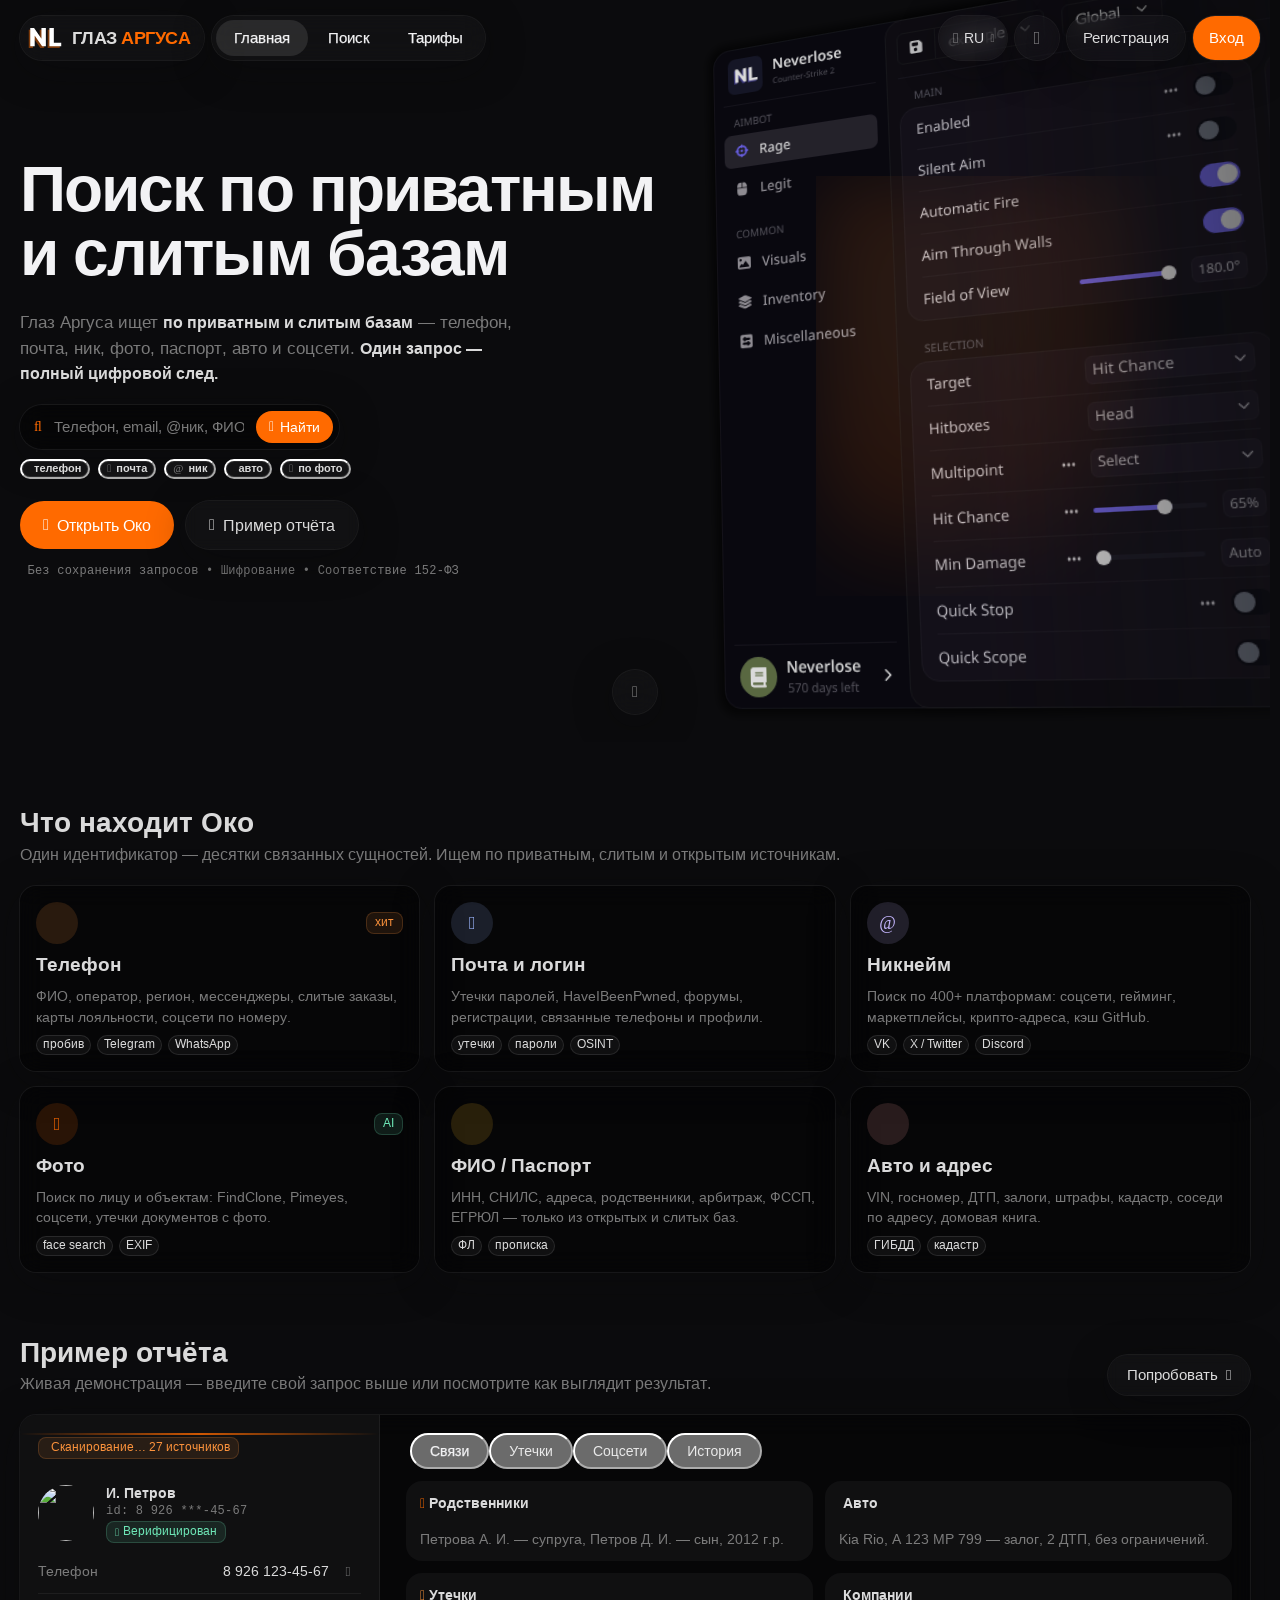
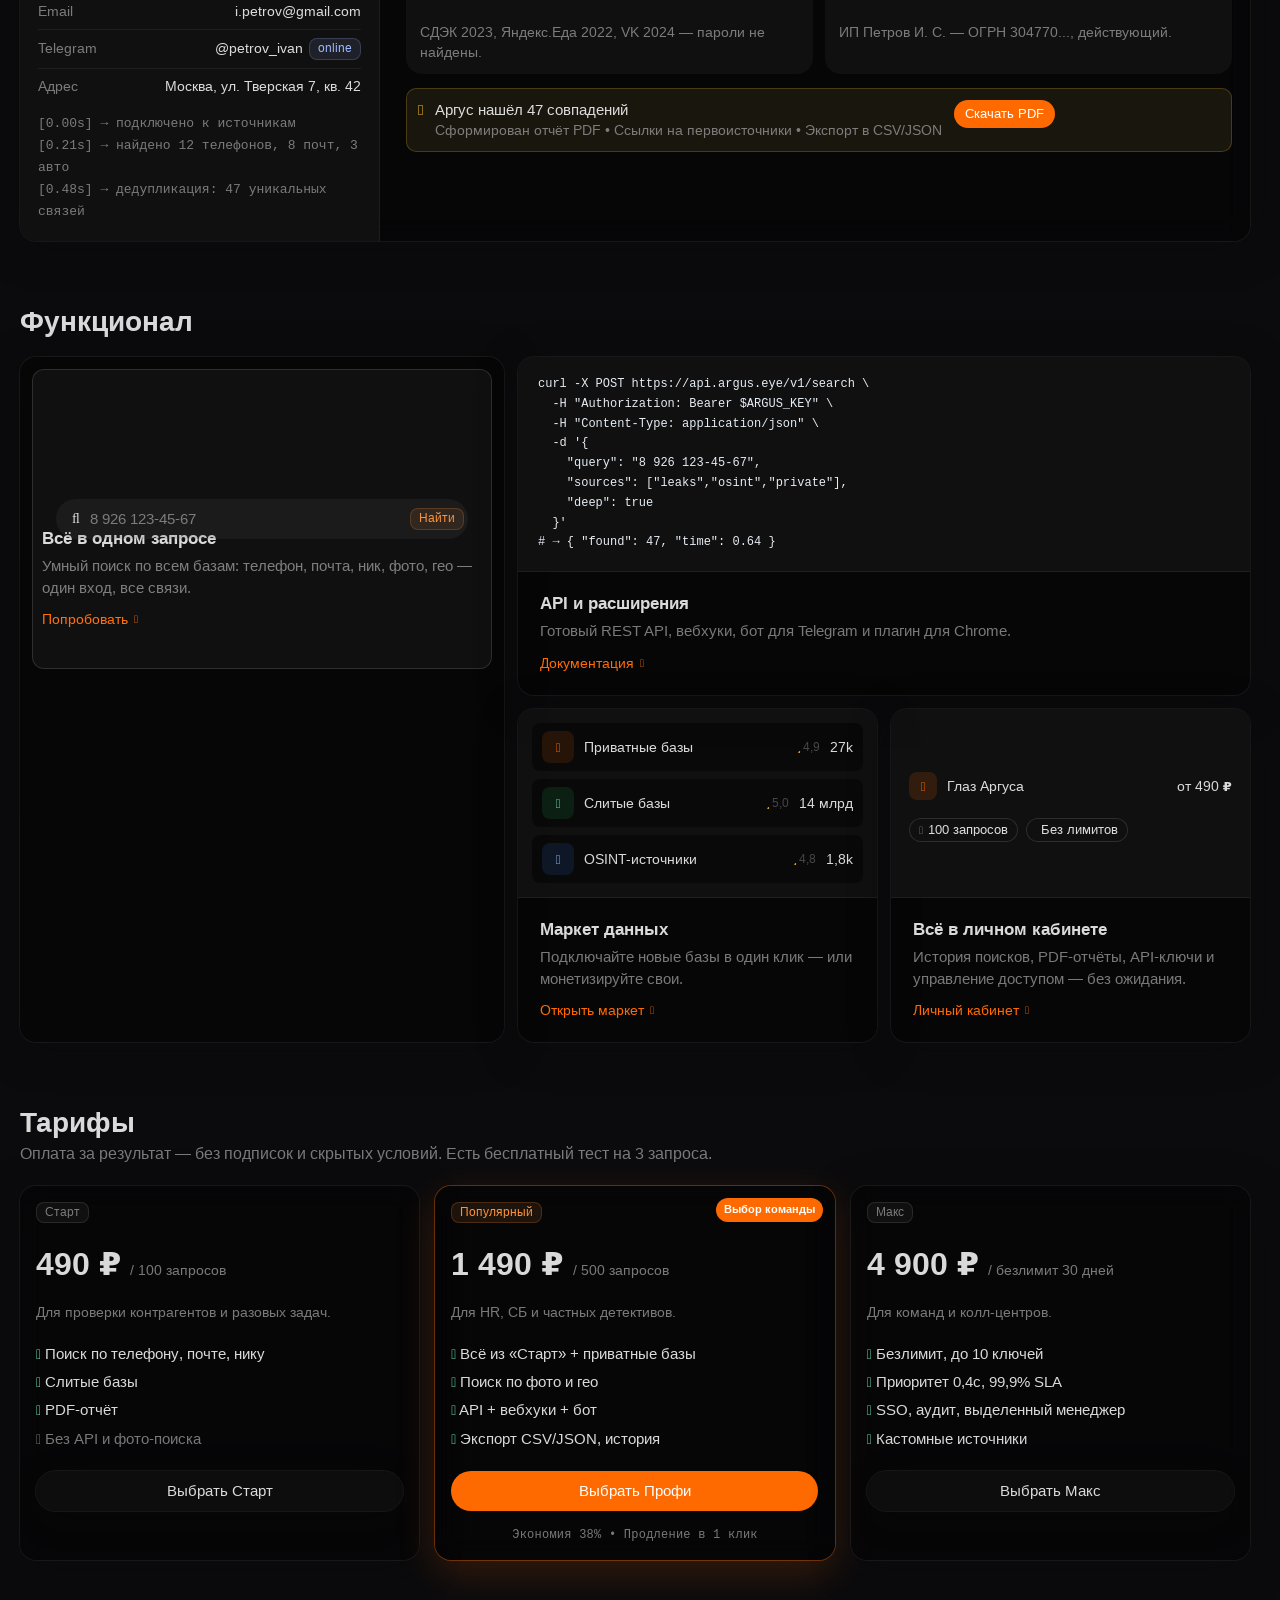
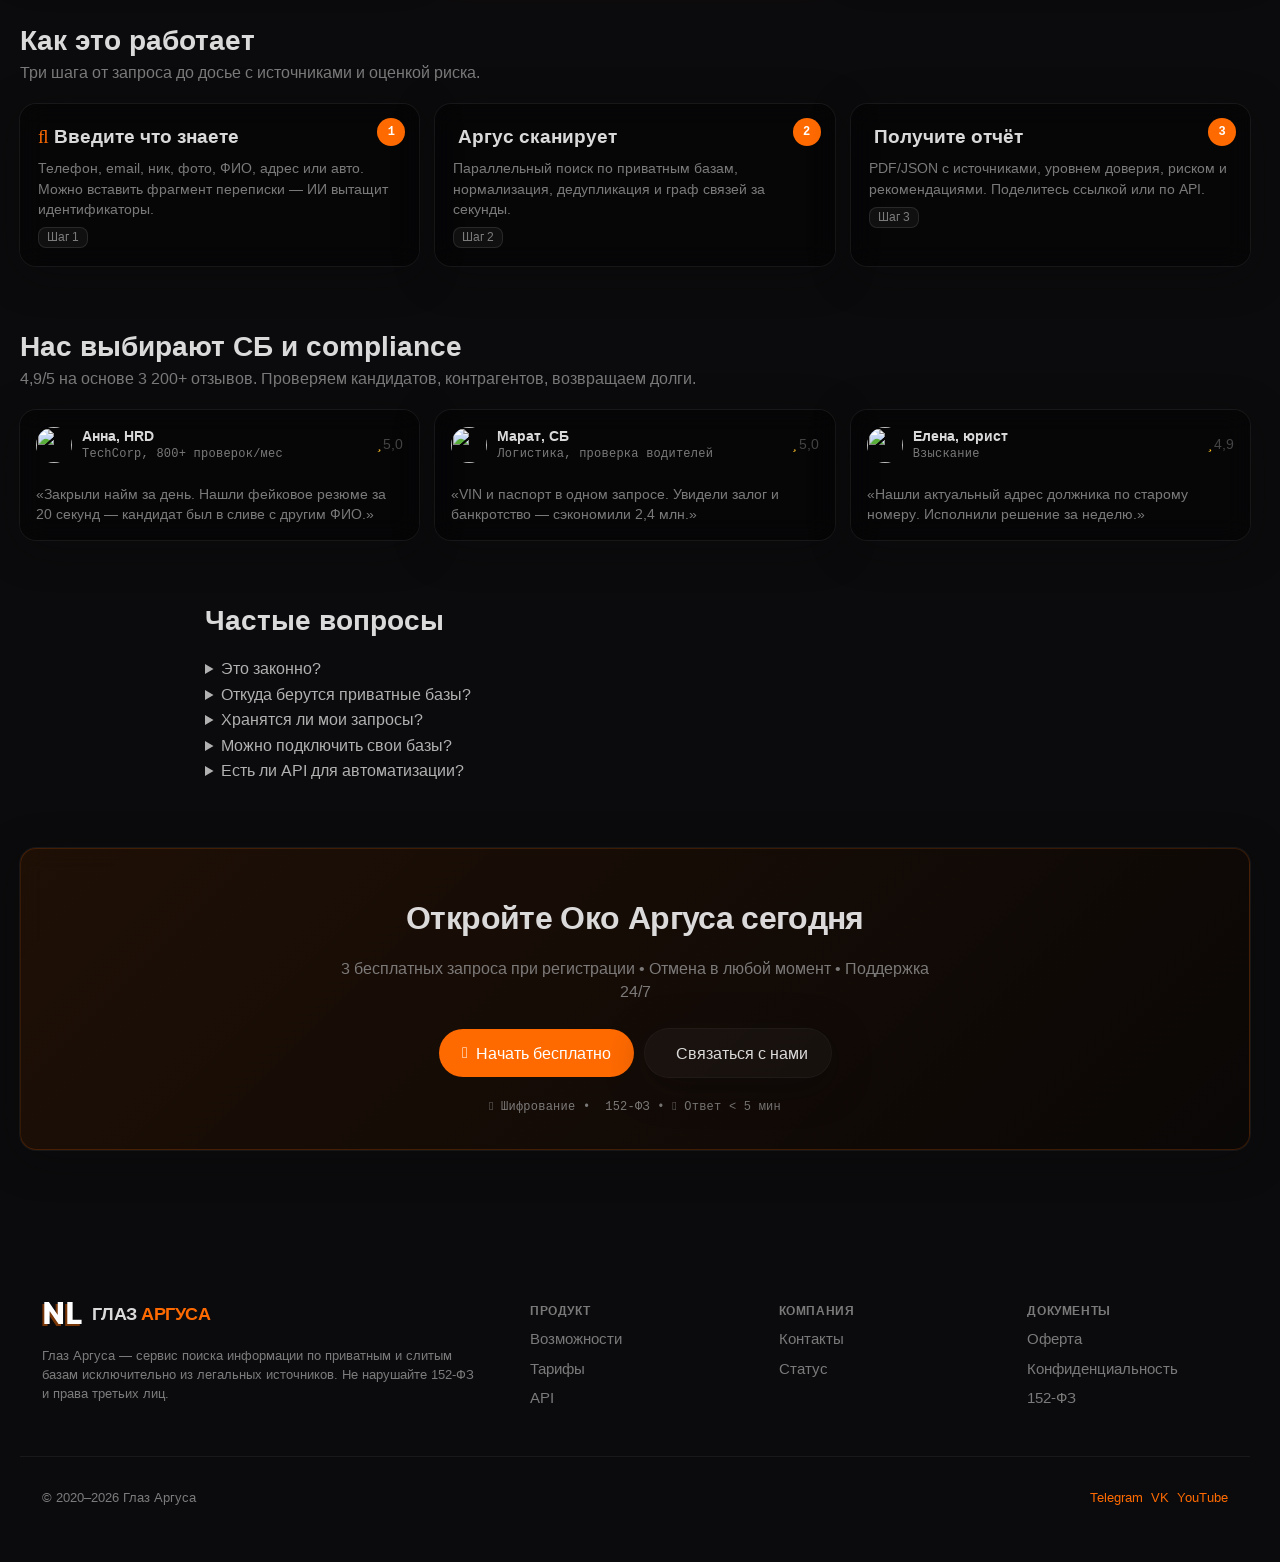
==== commit 29040ad9: "Глаз Аргуса: убраны бейджи hero/OSINT, заголовок Открывает следы, KPI-блок, форум/справка, остатки N" ====
--- a/index.html
+++ b/index.html
@@ -7,12 +7,12 @@
 	<meta charset="UTF-8">
 	<meta name="viewport" content="width=device-width, initial-scale=1.0, shrink-to-fit=no">
 	<title>Глаз Аргуса — ищет информацию по приватным и слитым базам</title>
-	<meta name="description" content="Глаз Аргуса — Там, где обрывается след, открывается Око. Поиск по приватным и слитым базам: телефон, почта, ник, фото, паспорт, авто, соцсети.">
+	<meta name="description" content="Глаз Аргуса — поиск по приватным и слитым базам: телефон, почта, ник, фото, паспорт, авто, соцсети.">
 	<link rel="canonical" href="https://argus.example/">
 	<meta property="og:site_name" content="Глаз Аргуса">
 	<meta property="og:type" content="website">
 	<meta property="og:title" content="Глаз Аргуса — поиск по приватным и слитым базам">
-	<meta property="og:description" content="Там, где обрывается след, открывается Око.">
+	<meta property="og:description" content="Поиск по приватным и слитым базам.">
 	<meta property="og:locale" content="ru_RU">
 	<meta name="theme-color" content="#ff6a00">
 	<link rel="icon" type="image/png" sizes="32x32" href="/static/assets/favicon/sq-orig/favicon-32x32.png">
@@ -141,13 +141,11 @@
 		<a class="nd-pill site-header__logo" href="index.html" aria-label="Глаз Аргуса, главная" style="gap:10px;padding:0 14px 0 8px">
 			<svg viewBox="0 0 1038 630" aria-hidden="true" style="width:34px;height:20px;flex:none"><use href="#nl-mark"></use></svg>
 			<span class="argus-logo-text">ГЛАЗ <span>АРГУСА</span></span>
-			<span class="nd-badge nd-badge--orange" style="margin-left:4px">OSINT</span>
 		</a>
 <nav class="nd-pill nd-tabs site-header__nav" aria-label="Разделы">
   <a class="nd-tab" href="index.html" aria-current="page">Главная</a>
   <a class="nd-tab" href="#search">Поиск</a>
   <a class="nd-tab" href="#pricing">Тарифы</a>
-  <a class="nd-tab" href="help.html">Справка</a>
 </nav>
 		<span class="site-header__spacer"></span>
 <div class="nd-menu-wrap site-header__lang">
@@ -176,8 +174,7 @@
   </div>
   <div class="container nd-hero__inner">
     <div class="nd-hero__content" style="max-width:680px">
-      <span class="nd-badge nd-badge--orange" style="margin-bottom:14px"><i class="fa-solid fa-eye" aria-hidden="true"></i> 14 200+ баз • обновление ежедневно</span>
-      <h1 class="nd-hero__title">Там, где <span class="accent-word">обрывается след</span> — открывается Око</h1>
+      <h1 class="nd-hero__title">Поиск по приватным и слитым базам</h1>
       <p class="nd-hero__lead">Глаз Аргуса ищет <span>по приватным и слитым базам</span> — телефон, почта, ник, фото, паспорт, авто и соцсети. <span>Один запрос — полный цифровой след.</span></p>
       <div class="hero-search" id="search">
         <i class="fa-regular fa-magnifying-glass" style="color:var(--nd-primary)"></i>
@@ -201,19 +198,7 @@
   <a class="nd-pill nd-iconpill home-landing__next" href="#capabilities" aria-label="Листать вниз"><i class="fa-regular fa-chevron-down"></i></a>
 </section>
 
-<!-- KPI -->
-<section class="home-section">
-  <div class="container">
-    <div class="nd-card nd-card--lg">
-      <div style="display:grid;grid-template-columns:repeat(4,1fr);gap:18px">
-        <div class="argus-kpi"><span class="nd-mark nd-mark--orange"><i class="fa-regular fa-database"></i></span><div><b>14,2 млрд</b><small>записей в индексе</small></div></div>
-        <div class="argus-kpi"><span class="nd-mark"><i class="fa-regular fa-bolt"></i></span><div><b>0,8 сек</b><small>средний поиск</small></div></div>
-        <div class="argus-kpi"><span class="nd-mark nd-mark--green"><i class="fa-regular fa-shield-check"></i></span><div><b>27 400</b><small>источников</small></div></div>
-        <div class="argus-kpi"><span class="nd-mark nd-mark--blue"><i class="fa-regular fa-users"></i></span><div><b>1,2 млн</b><small>пользователей</small></div></div>
-      </div>
-    </div>
-  </div>
-</section>
+
 
 <!-- ЧТО ИЩЕМ -->
 <section class="home-section" id="capabilities">
@@ -233,7 +218,7 @@
 <!-- ДЕМО ОТЧЁТ -->
 <section class="home-section" id="demo">
   <div class="container">
-    <div class="nd-section-head nd-section-head--h2 nd-section-head--lg"><div class="nd-section-head__main"><h2 class="nd-section-head__title">Пример отчёта за 0,8 секунды</h2><p class="nd-section-head__lead">Живая демонстрация — введите свой запрос выше или посмотрите как выглядит результат.</p></div><a class="nd-btn nd-btn--bright nd-btn--lg" href="#pricing">Попробовать <i class="fa-regular fa-arrow-right"></i></a></div>
+    <div class="nd-section-head nd-section-head--h2 nd-section-head--lg"><div class="nd-section-head__main"><h2 class="nd-section-head__title">Пример отчёта</h2><p class="nd-section-head__lead">Живая демонстрация — введите свой запрос выше или посмотрите как выглядит результат.</p></div><a class="nd-btn nd-btn--bright nd-btn--lg" href="#pricing">Попробовать <i class="fa-regular fa-arrow-right"></i></a></div>
     <div class="nd-card" style="padding:0;overflow:hidden;display:grid;grid-template-columns:360px 1fr;min-height:420px">
       <div style="background:var(--nd-surface-1);padding:18px;border-right:1px solid var(--nd-divider);position:relative;overflow:hidden">
         <div class="scan-line"></div>
@@ -271,10 +256,10 @@
           <span class="nd-search" style="width:90%;max-width:420px"><i class="fa-regular fa-magnifying-glass"></i><span style="flex:1;text-align:left;color:var(--nd-muted)">8 926 123-45-67</span><span class="nd-badge nd-badge--orange">Найти</span></span>
         </span>
         <span class="home-bento__body" style="margin-top:150px">
-          <h3 class="home-bento__title">Всё в одном запросе</h3><span class="home-bento__text">Rage-поиск по всем базам: телефон, почта, ник, фото, гео — один вход, все связи.</span><span class="home-bento__link">Попробовать <i class="fa-regular fa-arrow-right"></i></span>
+          <h3 class="home-bento__title">Всё в одном запросе</h3><span class="home-bento__text">Умный поиск по всем базам: телефон, почта, ник, фото, гео — один вход, все связи.</span><span class="home-bento__link">Попробовать <i class="fa-regular fa-arrow-right"></i></span>
         </span>
       </a>
-      <a class="home-bento__tile home-bento__tile--lua" href="help.html" style="background:var(--nd-card-bg)">
+      <a class="home-bento__tile home-bento__tile--lua" href="#pricing" style="background:var(--nd-card-bg)">
         <code class="nd-lua-example home-bento__code">curl -X POST https://api.argus.eye/v1/search \
   -H "Authorization: Bearer $ARGUS_KEY" \
   -H "Content-Type: application/json" \
@@ -310,7 +295,7 @@
   <div class="container">
     <div class="nd-section-head nd-section-head--h2 nd-section-head--lg"><div class="nd-section-head__main"><h2 class="nd-section-head__title">Тарифы</h2><p class="nd-section-head__lead">Оплата за результат — без подписок и скрытых условий. Есть бесплатный тест на 3 запроса.</p></div></div>
     <div style="display:grid;grid-template-columns:repeat(3,1fr);gap:16px">
-      <div class="nd-card price-card"><div class="nd-badge">Старт</div><div style="margin:10px 0 6px;font-size:32px;font-weight:800">490 ₽ <span style="font-size:13px;font-weight:400;color:var(--nd-muted)">/ 100 запросов</span></div><div class="nd-lead" style="font-size:13px">Для проверки контрагентов и разовых задач.</div><ul style="list-style:none;padding:0;display:grid;gap:8px;margin:14px 0"><li><i class="fa-regular fa-check" style="color:var(--nd-green)"></i> Поиск по телефону, почте, нику</li><li><i class="fa-regular fa-check" style="color:var(--nd-green)"></i> Слитые базы + OSINT</li><li><i class="fa-regular fa-check" style="color:var(--nd-green)"></i> PDF-отчёт</li><li class="nd-muted"><i class="fa-regular fa-xmark"></i> Без API и фото-поиска</li></ul><a class="nd-btn nd-btn--bright nd-btn--lg nd-btn--block" href="#reg">Выбрать Старт</a></div>
+      <div class="nd-card price-card"><div class="nd-badge">Старт</div><div style="margin:10px 0 6px;font-size:32px;font-weight:800">490 ₽ <span style="font-size:13px;font-weight:400;color:var(--nd-muted)">/ 100 запросов</span></div><div class="nd-lead" style="font-size:13px">Для проверки контрагентов и разовых задач.</div><ul style="list-style:none;padding:0;display:grid;gap:8px;margin:14px 0"><li><i class="fa-regular fa-check" style="color:var(--nd-green)"></i> Поиск по телефону, почте, нику</li><li><i class="fa-regular fa-check" style="color:var(--nd-green)"></i> Слитые базы</li><li><i class="fa-regular fa-check" style="color:var(--nd-green)"></i> PDF-отчёт</li><li class="nd-muted"><i class="fa-regular fa-xmark"></i> Без API и фото-поиска</li></ul><a class="nd-btn nd-btn--bright nd-btn--lg nd-btn--block" href="#reg">Выбрать Старт</a></div>
       <div class="nd-card price-card is-best"><div class="nd-badge nd-badge--orange">Популярный</div><div style="margin:10px 0 6px;font-size:32px;font-weight:800">1 490 ₽ <span style="font-size:13px;font-weight:400;color:var(--nd-muted)">/ 500 запросов</span></div><div class="nd-lead" style="font-size:13px">Для HR, СБ и частных детективов.</div><ul style="list-style:none;padding:0;display:grid;gap:8px;margin:14px 0"><li><i class="fa-regular fa-check" style="color:var(--nd-green)"></i> Всё из «Старт» + приватные базы</li><li><i class="fa-regular fa-check" style="color:var(--nd-green)"></i> Поиск по фото и гео</li><li><i class="fa-regular fa-check" style="color:var(--nd-green)"></i> API + вебхуки + бот</li><li><i class="fa-regular fa-check" style="color:var(--nd-green)"></i> Экспорт CSV/JSON, история</li></ul><a class="nd-btn nd-btn--primary nd-btn--lg nd-btn--block" href="#reg">Выбрать Профи</a><div class="argus-mono" style="text-align:center;margin-top:8px;color:var(--nd-muted)">Экономия 38% • Продление в 1 клик</div></div>
       <div class="nd-card price-card"><div class="nd-badge">Макс</div><div style="margin:10px 0 6px;font-size:32px;font-weight:800">4 900 ₽ <span style="font-size:13px;font-weight:400;color:var(--nd-muted)">/ безлимит 30 дней</span></div><div class="nd-lead" style="font-size:13px">Для команд и колл-центров.</div><ul style="list-style:none;padding:0;display:grid;gap:8px;margin:14px 0"><li><i class="fa-regular fa-check" style="color:var(--nd-green)"></i> Безлимит, до 10 ключей</li><li><i class="fa-regular fa-check" style="color:var(--nd-green)"></i> Приоритет 0,4с, 99,9% SLA</li><li><i class="fa-regular fa-check" style="color:var(--nd-green)"></i> SSO, аудит, выделенный менеджер</li><li><i class="fa-regular fa-check" style="color:var(--nd-green)"></i> Кастомные источники</li></ul><a class="nd-btn nd-btn--bright nd-btn--lg nd-btn--block" href="#reg">Выбрать Макс</a></div>
     </div>
@@ -323,7 +308,7 @@
     <div class="nd-section-head nd-section-head--h2 nd-section-head--lg"><div class="nd-section-head__main"><h2 class="nd-section-head__title">Как это работает</h2><p class="nd-section-head__lead">Три шага от запроса до досье с источниками и оценкой риска.</p></div></div>
     <ol class="argus-steps stagger">
       <li class="nd-card"><h3 class="nd-h3" style="padding-right:40px"><i class="fa-regular fa-magnifying-glass" style="color:var(--nd-primary)"></i> Введите что знаете</h3><p class="nd-lead" style="font-size:13px">Телефон, email, ник, фото, ФИО, адрес или авто. Можно вставить фрагмент переписки — ИИ вытащит идентификаторы.</p><div class="nd-badge nd-badge--muted">Шаг 1</div></li>
-      <li class="nd-card"><h3 class="nd-h3" style="padding-right:40px"><i class="fa-regular fa-radar" style="color:var(--nd-primary)"></i> Аргус сканирует</h3><p class="nd-lead" style="font-size:13px">Параллельный поиск по 27 400 базам, нормализация, дедупликация и граф связей за 0,8 секунды.</p><div class="nd-badge nd-badge--muted">Шаг 2</div></li>
+      <li class="nd-card"><h3 class="nd-h3" style="padding-right:40px"><i class="fa-regular fa-radar" style="color:var(--nd-primary)"></i> Аргус сканирует</h3><p class="nd-lead" style="font-size:13px">Параллельный поиск по приватным базам, нормализация, дедупликация и граф связей за секунды.</p><div class="nd-badge nd-badge--muted">Шаг 2</div></li>
       <li class="nd-card"><h3 class="nd-h3" style="padding-right:40px"><i class="fa-regular fa-file-shield" style="color:var(--nd-primary)"></i> Получите отчёт</h3><p class="nd-lead" style="font-size:13px">PDF/JSON с источниками, уровнем доверия, риском и рекомендациями. Поделитесь ссылкой или по API.</p><div class="nd-badge nd-badge--muted">Шаг 3</div></li>
     </ol>
   </div>
@@ -359,10 +344,10 @@
 <section class="home-section">
   <div class="container">
     <div class="nd-card" style="text-align:center;padding:32px;background:linear-gradient(135deg, rgba(255,106,0,.10), rgba(255,106,0,.02)), var(--nd-card-bg);border:1px solid rgba(255,106,0,.18)">
-      <span class="nd-badge nd-badge--orange"><i class="fa-solid fa-eye"></i> Там, где обрывается след, открывается Око</span>
+
       <h2 style="font-size:32px;font-weight:800;letter-spacing:-.02em;margin:14px 0 8px">Откройте Око Аргуса сегодня</h2>
       <p class="nd-lead" style="max-width:600px;margin:0 auto 18px">3 бесплатных запроса при регистрации • Отмена в любой момент • Поддержка 24/7</p>
-      <div style="display:flex;gap:12px;justify-content:center;flex-wrap:wrap"><a class="nd-btn nd-btn--primary nd-btn--xl" href="#reg"><i class="fa-solid fa-bolt"></i> Начать бесплатно</a><a class="nd-btn nd-btn--bright nd-btn--xl" href="help.html"><i class="fa-regular fa-message"></i> Связаться с нами</a></div>
+      <div style="display:flex;gap:12px;justify-content:center;flex-wrap:wrap"><a class="nd-btn nd-btn--primary nd-btn--xl" href="#reg"><i class="fa-solid fa-bolt"></i> Начать бесплатно</a><a class="nd-btn nd-btn--bright nd-btn--xl" href="mailto:hello@argus.eye"><i class="fa-regular fa-message"></i> Связаться с нами</a></div>
       <div class="argus-mono" style="margin-top:14px;color:var(--nd-muted)"><i class="fa-regular fa-lock"></i> Шифрование • <i class="fa-regular fa-shield-check"></i> 152-ФЗ • <i class="fa-regular fa-clock"></i> Ответ < 5 мин</div>
     </div>
   </div>
@@ -376,15 +361,15 @@
 				<svg viewBox="0 0 1038 630" aria-hidden="true" style="width:40px;height:24px"><use href="#nl-mark"></use></svg>
 				<span class="argus-logo-text">ГЛАЗ <span>АРГУСА</span></span>
 			</a>
-			<p class="site-footer__disclaimer">Глаз Аргуса — OSINT-платформа. Ищем информацию по приватным и слитым базам исключительно из легальных источников. Не нарушайте 152-ФЗ и права третьих лиц.</p>
+			<p class="site-footer__disclaimer">Глаз Аргуса — сервис поиска информации по приватным и слитым базам исключительно из легальных источников. Не нарушайте 152-ФЗ и права третьих лиц.</p>
 		</div>
 		<div class="site-footer__cols">
-			<nav class="site-footer__col" aria-label="Продукт"><h4>Продукт</h4><a href="#capabilities">Возможности</a><a href="#pricing">Тарифы</a><a href="help.html">API</a></nav>
-			<nav class="site-footer__col" aria-label="Компания"><h4>Компания</h4><a href="help.html">Справка</a><a href="mailto:hello@argus.eye">Контакты</a><a href="#">Статус</a></nav>
+			<nav class="site-footer__col" aria-label="Продукт"><h4>Продукт</h4><a href="#capabilities">Возможности</a><a href="#pricing">Тарифы</a><a href="#pricing">API</a></nav>
+			<nav class="site-footer__col" aria-label="Компания"><h4>Компания</h4><a href="mailto:hello@argus.eye">Контакты</a><a href="#">Статус</a></nav>
 			<nav class="site-footer__col" aria-label="Документы"><h4>Документы</h4><a href="#">Оферта</a><a href="#">Конфиденциальность</a><a href="#">152-ФЗ</a></nav>
 		</div>
 	</div>
-	<div class="site-footer__bottom"><span>© 2020–2026 Глаз Аргуса • Там, где обрывается след, открывается Око</span><span style="display:flex;gap:8px"><a href="#" class="nd-link">Telegram</a><a href="#" class="nd-link">VK</a><a href="#" class="nd-link">YouTube</a></span></div>
+	<div class="site-footer__bottom"><span>© 2020–2026 Глаз Аргуса</span><span style="display:flex;gap:8px"><a href="#" class="nd-link">Telegram</a><a href="#" class="nd-link">VK</a><a href="#" class="nd-link">YouTube</a></span></div>
 </footer>
         <div id="page-end" hidden=""></div>
 	</div>
@@ -397,7 +382,7 @@
 document.querySelectorAll('.nd-cards').forEach(el=>el.classList.add('stagger'));
 document.querySelectorAll('.nd-cards,.argus-steps').forEach(el=>ro.observe(el));
 // fake typing
-const lines=["[0.00s] → подключено 27 400 источников","[0.21s] → найдено 12 телефонов, 8 почт, 3 авто","[0.48s] → дедупликация: 47 уникальных связей","[0.80s] ✓ отчёт готов • 14.2 млрд записей проверено"];
+const lines=["[0.00s] → подключено к источникам","[0.21s] → найдено 12 телефонов, 8 почт, 3 авто","[0.48s] → дедупликация: 47 уникальных связей","[0.80s] ✓ отчёт готов"];
 const ft=document.getElementById('fakeTyping');
 if(ft){let i=0;function type(){if(i>=lines.length) return;let j=0;const line=lines[i];const el=document.createElement('div');ft.appendChild(el);const iv=setInterval(()=>{el.textContent=line.slice(0,++j);if(j>=line.length){clearInterval(iv);i++;setTimeout(type,320)}},12)}type();}
 // hero search
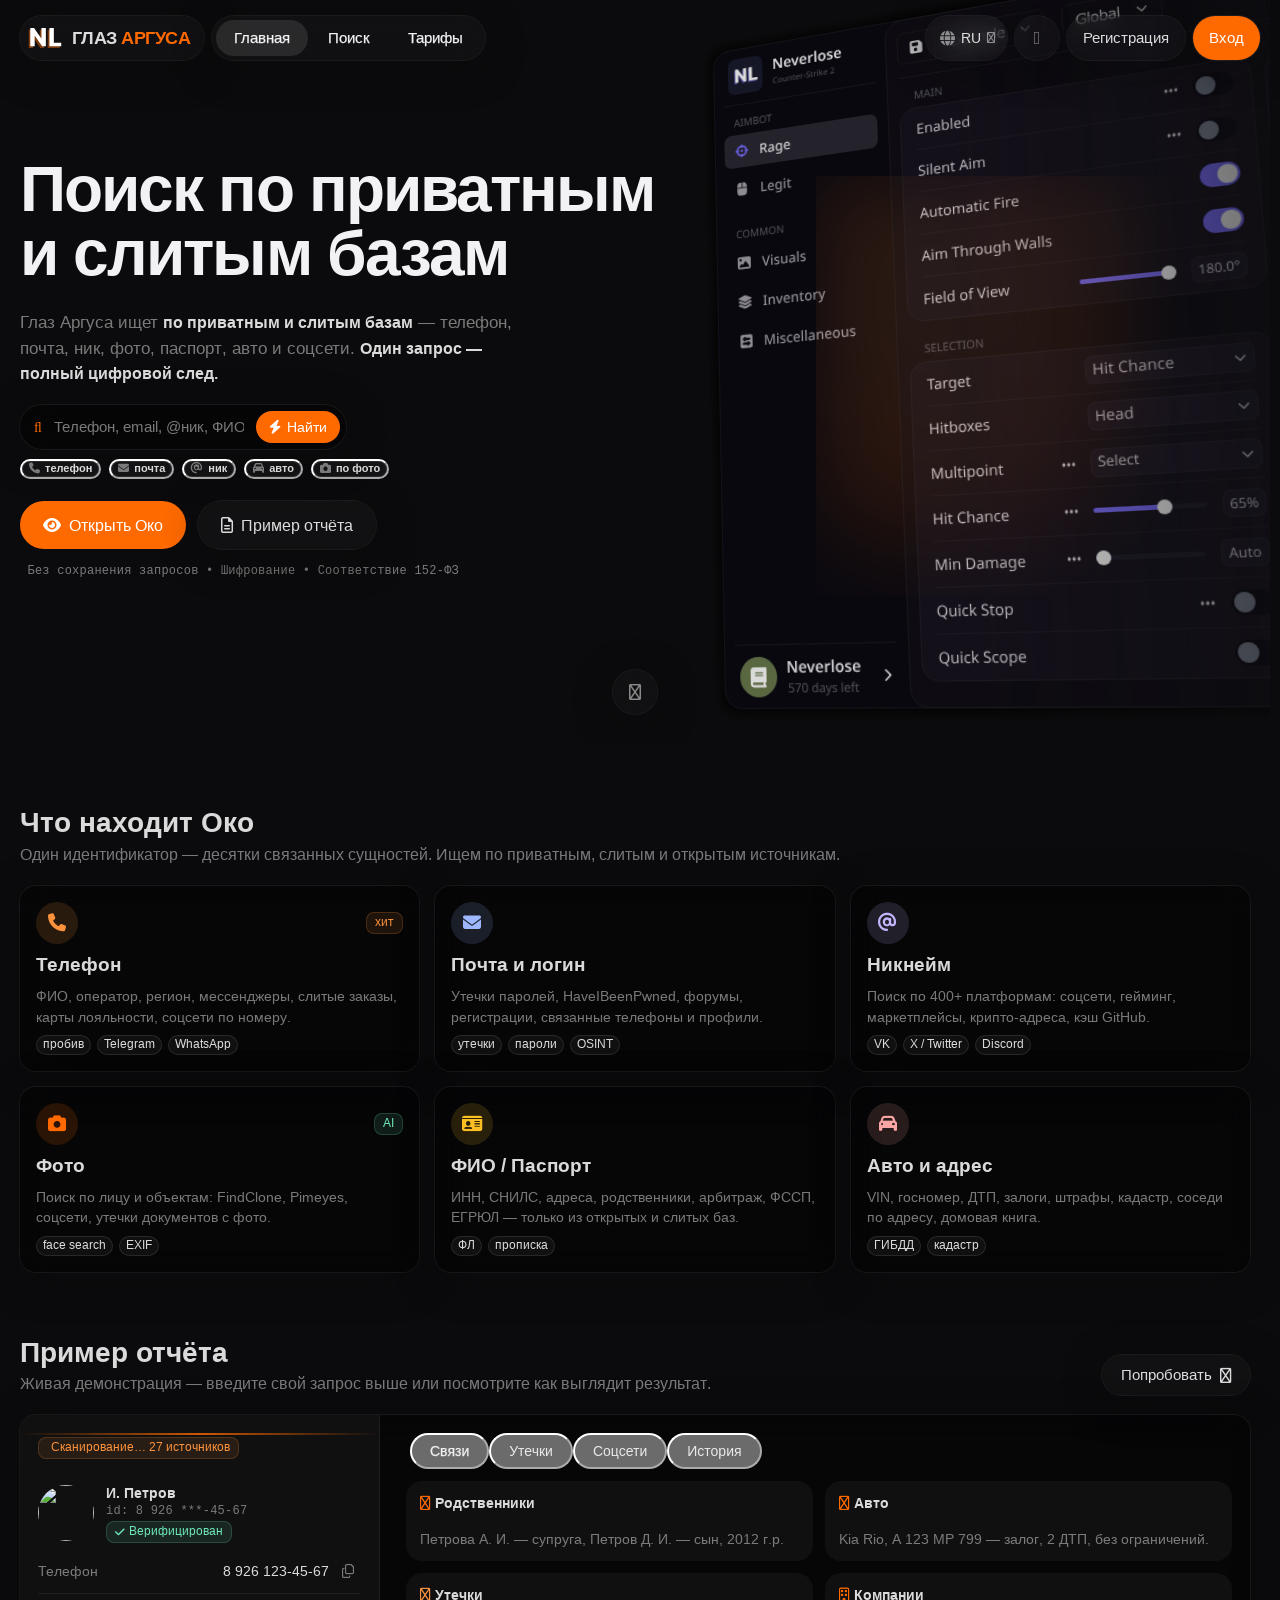
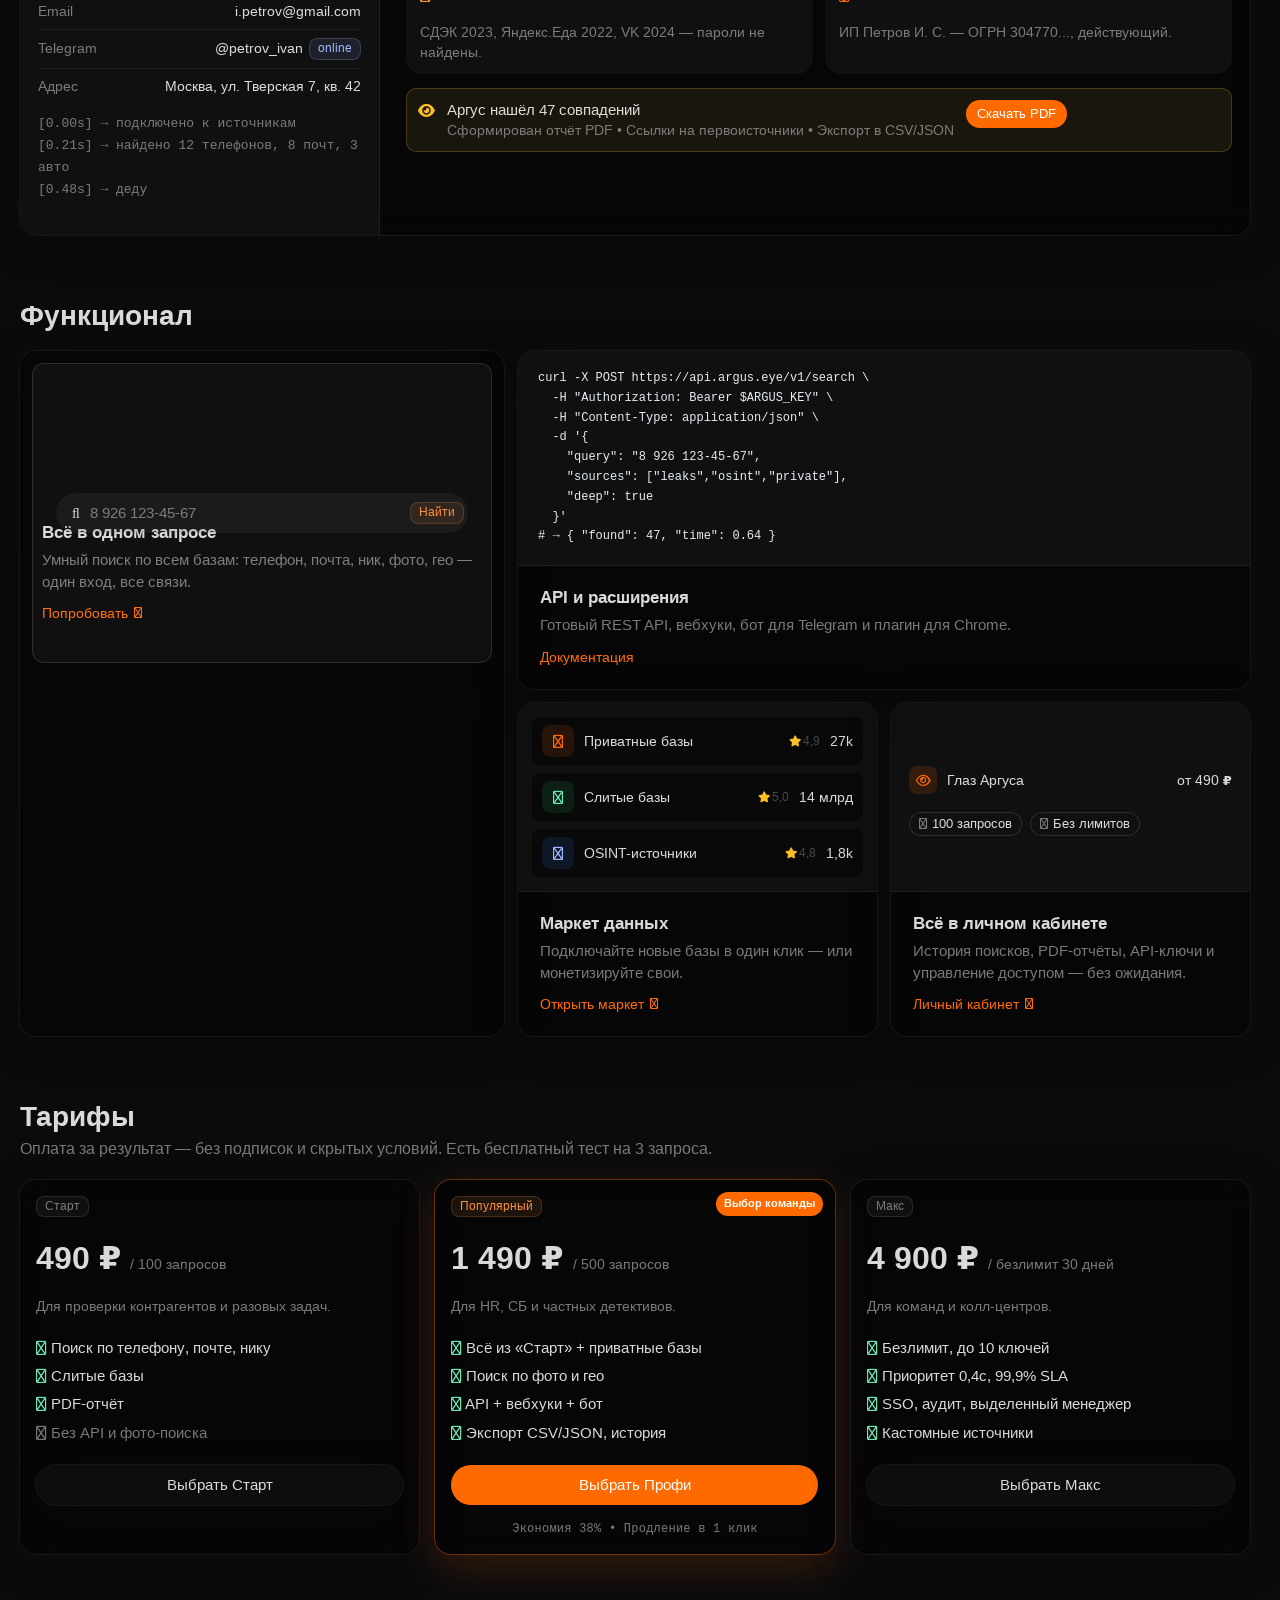
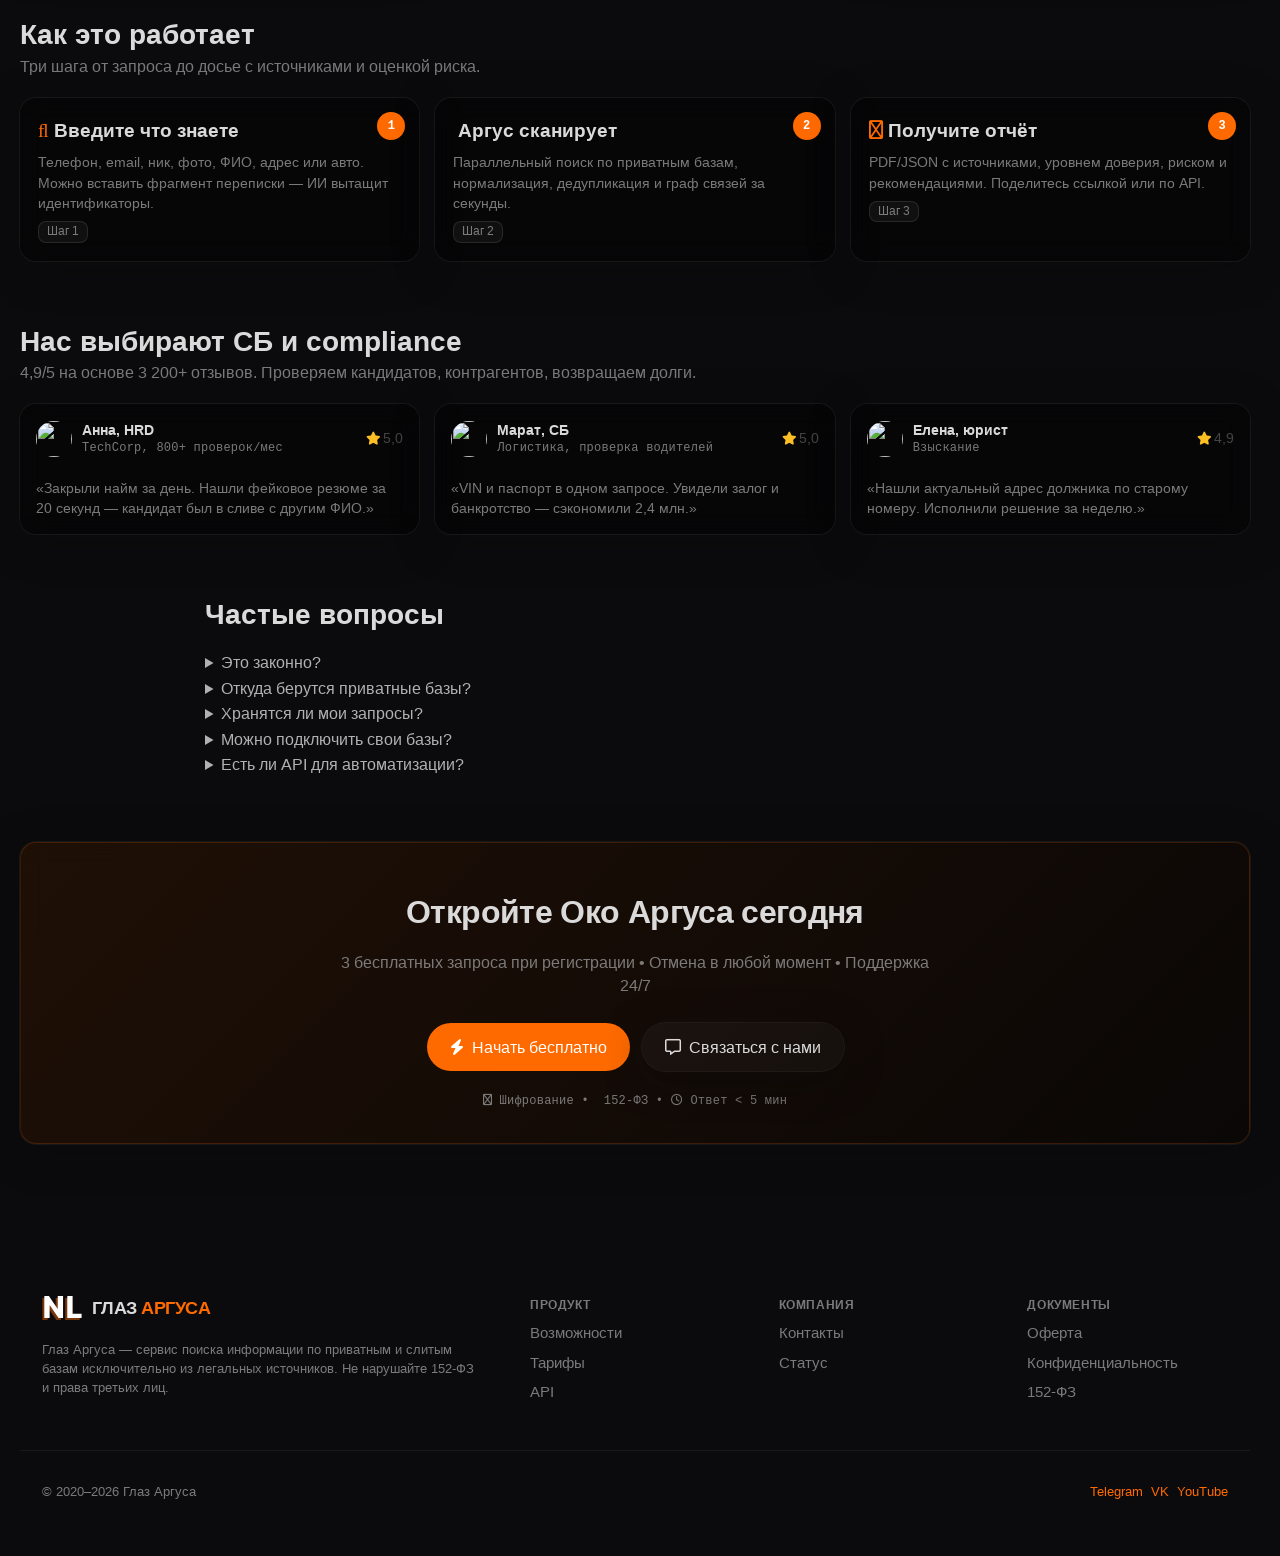
==== commit eb48acda: "fix: иконки — завендорены Font Awesome 7.3.1 (solid/regular/brands/light) + Inter/JetBrainsMono, fa-" ====
--- a/index.html
+++ b/index.html
@@ -4,6 +4,7 @@
 	<link href="static/assets/css/app.2ba869cd2c29.css" rel="stylesheet">
 	<link href="static/assets/css/page-product.3789b2a2f49d.css" rel="stylesheet" data-page-style="true">
 	<link href="static/assets/css/app-tail.e7cf5cf43e08.css" rel="stylesheet" data-site-tail="">
+	<link href="https://cdnjs.cloudflare.com/ajax/libs/font-awesome/6.5.2/css/all.min.css" rel="stylesheet" crossorigin="anonymous" referrerpolicy="no-referrer">
 	<meta charset="UTF-8">
 	<meta name="viewport" content="width=device-width, initial-scale=1.0, shrink-to-fit=no">
 	<title>Глаз Аргуса — ищет информацию по приватным и слитым базам</title>
@@ -149,14 +150,14 @@
 </nav>
 		<span class="site-header__spacer"></span>
 <div class="nd-menu-wrap site-header__lang">
-  <button type="button" class="nd-pill nd-menu-toggle site-header__lang-btn" data-menu-toggle="site-menu-lang" aria-haspopup="menu" aria-expanded="false" aria-label="Язык"><i class="fa-light fa-globe" aria-hidden="true"></i><span class="nd-menu-toggle__label">RU</span><i class="fa-regular fa-chevron-down nd-chevron" aria-hidden="true"></i></button>
+  <button type="button" class="nd-pill nd-menu-toggle site-header__lang-btn" data-menu-toggle="site-menu-lang" aria-haspopup="menu" aria-expanded="false" aria-label="Язык"><i class="fa-solid fa-globe" aria-hidden="true"></i><span class="nd-menu-toggle__label">RU</span><i class="fa-regular fa-chevron-down nd-chevron" aria-hidden="true"></i></button>
   <div class="nd-menu nd-menu--end" id="site-menu-lang" role="menu">
 		<button type="button" role="menuitemradio" aria-checked="true" data-lang="ru"><span class="nd-menu__code">RU</span>Русский<i class="fa-regular fa-check"></i></button>
 		<button type="button" role="menuitemradio" aria-checked="false" data-lang="en"><span class="nd-menu__code">EN</span>English<i class="fa-regular fa-check"></i></button>
   </div>
 </div>
 		<button class="nd-pill nd-iconpill site-header__theme" type="button" data-theme-toggle data-label-light="Светлая тема" data-label-dark="Тёмная тема" aria-label="Тёмная тема" title="Тёмная тема">
-			<span class="nd-theme-icon"><span class="nd-theme-icon__glyph" data-icon="fa-sun-bright"><i class="fa-light fa-sun-bright"></i></span></span>
+			<span class="nd-theme-icon"><span class="nd-theme-icon__glyph" data-icon="fa-sun"><i class="fa-solid fa-sun"></i></span></span>
 		</button>
 		<a href="#reg" class="to-popup nd-pill site-header__register">Регистрация</a>
 		<a href="#log" class="to-popup nd-pill nd-pill--primary site-header__login-btn">Вход</a>
@@ -182,11 +183,11 @@
         <button class="nd-btn nd-btn--primary nd-btn--md" id="heroSearchBtn" type="button"><i class="fa-solid fa-bolt"></i> Найти</button>
       </div>
       <div style="display:flex;gap:8px;margin-top:10px;flex-wrap:wrap">
-        <button class="nd-chip nd-chip--sm" data-demo="8 926 123-45-67"><i class="fa-light fa-phone"></i> телефон</button>
-        <button class="nd-chip nd-chip--sm" data-demo="ivan.petrov@gmail.com"><i class="fa-light fa-envelope"></i> почта</button>
-        <button class="nd-chip nd-chip--sm" data-demo="@argus_eye"><i class="fa-light fa-at"></i> ник</button>
-        <button class="nd-chip nd-chip--sm" data-demo="А 123 МР 77"><i class="fa-light fa-car"></i> авто</button>
-        <button class="nd-chip nd-chip--sm" data-demo="фото"><i class="fa-light fa-camera"></i> по фото</button>
+        <button class="nd-chip nd-chip--sm" data-demo="8 926 123-45-67"><i class="fa-solid fa-phone"></i> телефон</button>
+        <button class="nd-chip nd-chip--sm" data-demo="ivan.petrov@gmail.com"><i class="fa-solid fa-envelope"></i> почта</button>
+        <button class="nd-chip nd-chip--sm" data-demo="@argus_eye"><i class="fa-solid fa-at"></i> ник</button>
+        <button class="nd-chip nd-chip--sm" data-demo="А 123 МР 77"><i class="fa-solid fa-car"></i> авто</button>
+        <button class="nd-chip nd-chip--sm" data-demo="фото"><i class="fa-solid fa-camera"></i> по фото</button>
       </div>
       <div class="nd-hero__actions" style="margin-top:22px">
         <a class="nd-btn nd-btn--primary nd-btn--xl" href="#pricing"><i class="fa-solid fa-eye"></i> Открыть Око</a>
@@ -205,12 +206,12 @@
   <div class="container">
     <div class="nd-section-head nd-section-head--h2 nd-section-head--lg"><div class="nd-section-head__main"><div class="nd-section-head__titlerow"><h2 class="nd-section-head__title">Что находит Око</h2></div><p class="nd-section-head__lead">Один идентификатор — десятки связанных сущностей. Ищем по приватным, слитым и открытым источникам.</p></div></div>
     <div class="nd-cards stagger" style="--cols:3">
-      <div class="nd-card"><div class="nd-card__head"><span class="nd-mark nd-mark--orange"><i class="fa-light fa-phone"></i></span><span class="nd-badge nd-badge--orange">хит</span></div><h3 class="nd-h3">Телефон</h3><p class="nd-lead" style="font-size:13px">ФИО, оператор, регион, мессенджеры, слитые заказы, карты лояльности, соцсети по номеру.</p><div class="nd-tags"><span class="nd-chip nd-chip--sm">пробив</span><span class="nd-chip nd-chip--sm">Telegram</span><span class="nd-chip nd-chip--sm">WhatsApp</span></div></div>
-      <div class="nd-card"><div class="nd-card__head"><span class="nd-mark nd-mark--blue"><i class="fa-light fa-envelope"></i></span></div><h3 class="nd-h3">Почта и логин</h3><p class="nd-lead" style="font-size:13px">Утечки паролей, HaveIBeenPwned, форумы, регистрации, связанные телефоны и профили.</p><div class="nd-tags"><span class="nd-chip nd-chip--sm">утечки</span><span class="nd-chip nd-chip--sm">пароли</span><span class="nd-chip nd-chip--sm">OSINT</span></div></div>
-      <div class="nd-card"><div class="nd-card__head"><span class="nd-mark nd-mark--purple"><i class="fa-light fa-at"></i></span></div><h3 class="nd-h3">Никнейм</h3><p class="nd-lead" style="font-size:13px">Поиск по 400+ платформам: соцсети, гейминг, маркетплейсы, крипто-адреса, кэш GitHub.</p><div class="nd-tags"><span class="nd-chip nd-chip--sm">VK</span><span class="nd-chip nd-chip--sm">X / Twitter</span><span class="nd-chip nd-chip--sm">Discord</span></div></div>
-      <div class="nd-card"><div class="nd-card__head"><span class="nd-mark"><i class="fa-light fa-camera"></i></span><span class="nd-badge nd-badge--green">AI</span></div><h3 class="nd-h3">Фото</h3><p class="nd-lead" style="font-size:13px">Поиск по лицу и объектам: FindClone, Pimeyes, соцсети, утечки документов с фото.</p><div class="nd-tags"><span class="nd-chip nd-chip--sm">face search</span><span class="nd-chip nd-chip--sm">EXIF</span></div></div>
-      <div class="nd-card"><div class="nd-card__head"><span class="nd-mark nd-mark--yellow"><i class="fa-light fa-id-card"></i></span></div><h3 class="nd-h3">ФИО / Паспорт</h3><p class="nd-lead" style="font-size:13px">ИНН, СНИЛС, адреса, родственники, арбитраж, ФССП, ЕГРЮЛ — только из открытых и слитых баз.</p><div class="nd-tags"><span class="nd-chip nd-chip--sm">ФЛ</span><span class="nd-chip nd-chip--sm">прописка</span></div></div>
-      <div class="nd-card"><div class="nd-card__head"><span class="nd-mark nd-mark--red"><i class="fa-light fa-car"></i></span></div><h3 class="nd-h3">Авто и адрес</h3><p class="nd-lead" style="font-size:13px">VIN, госномер, ДТП, залоги, штрафы, кадастр, соседи по адресу, домовая книга.</p><div class="nd-tags"><span class="nd-chip nd-chip--sm">ГИБДД</span><span class="nd-chip nd-chip--sm">кадастр</span></div></div>
+      <div class="nd-card"><div class="nd-card__head"><span class="nd-mark nd-mark--orange"><i class="fa-solid fa-phone"></i></span><span class="nd-badge nd-badge--orange">хит</span></div><h3 class="nd-h3">Телефон</h3><p class="nd-lead" style="font-size:13px">ФИО, оператор, регион, мессенджеры, слитые заказы, карты лояльности, соцсети по номеру.</p><div class="nd-tags"><span class="nd-chip nd-chip--sm">пробив</span><span class="nd-chip nd-chip--sm">Telegram</span><span class="nd-chip nd-chip--sm">WhatsApp</span></div></div>
+      <div class="nd-card"><div class="nd-card__head"><span class="nd-mark nd-mark--blue"><i class="fa-solid fa-envelope"></i></span></div><h3 class="nd-h3">Почта и логин</h3><p class="nd-lead" style="font-size:13px">Утечки паролей, HaveIBeenPwned, форумы, регистрации, связанные телефоны и профили.</p><div class="nd-tags"><span class="nd-chip nd-chip--sm">утечки</span><span class="nd-chip nd-chip--sm">пароли</span><span class="nd-chip nd-chip--sm">OSINT</span></div></div>
+      <div class="nd-card"><div class="nd-card__head"><span class="nd-mark nd-mark--purple"><i class="fa-solid fa-at"></i></span></div><h3 class="nd-h3">Никнейм</h3><p class="nd-lead" style="font-size:13px">Поиск по 400+ платформам: соцсети, гейминг, маркетплейсы, крипто-адреса, кэш GitHub.</p><div class="nd-tags"><span class="nd-chip nd-chip--sm">VK</span><span class="nd-chip nd-chip--sm">X / Twitter</span><span class="nd-chip nd-chip--sm">Discord</span></div></div>
+      <div class="nd-card"><div class="nd-card__head"><span class="nd-mark"><i class="fa-solid fa-camera"></i></span><span class="nd-badge nd-badge--green">AI</span></div><h3 class="nd-h3">Фото</h3><p class="nd-lead" style="font-size:13px">Поиск по лицу и объектам: FindClone, Pimeyes, соцсети, утечки документов с фото.</p><div class="nd-tags"><span class="nd-chip nd-chip--sm">face search</span><span class="nd-chip nd-chip--sm">EXIF</span></div></div>
+      <div class="nd-card"><div class="nd-card__head"><span class="nd-mark nd-mark--yellow"><i class="fa-solid fa-id-card"></i></span></div><h3 class="nd-h3">ФИО / Паспорт</h3><p class="nd-lead" style="font-size:13px">ИНН, СНИЛС, адреса, родственники, арбитраж, ФССП, ЕГРЮЛ — только из открытых и слитых баз.</p><div class="nd-tags"><span class="nd-chip nd-chip--sm">ФЛ</span><span class="nd-chip nd-chip--sm">прописка</span></div></div>
+      <div class="nd-card"><div class="nd-card__head"><span class="nd-mark nd-mark--red"><i class="fa-solid fa-car"></i></span></div><h3 class="nd-h3">Авто и адрес</h3><p class="nd-lead" style="font-size:13px">VIN, госномер, ДТП, залоги, штрафы, кадастр, соседи по адресу, домовая книга.</p><div class="nd-tags"><span class="nd-chip nd-chip--sm">ГИБДД</span><span class="nd-chip nd-chip--sm">кадастр</span></div></div>
     </div>
   </div>
 </section>
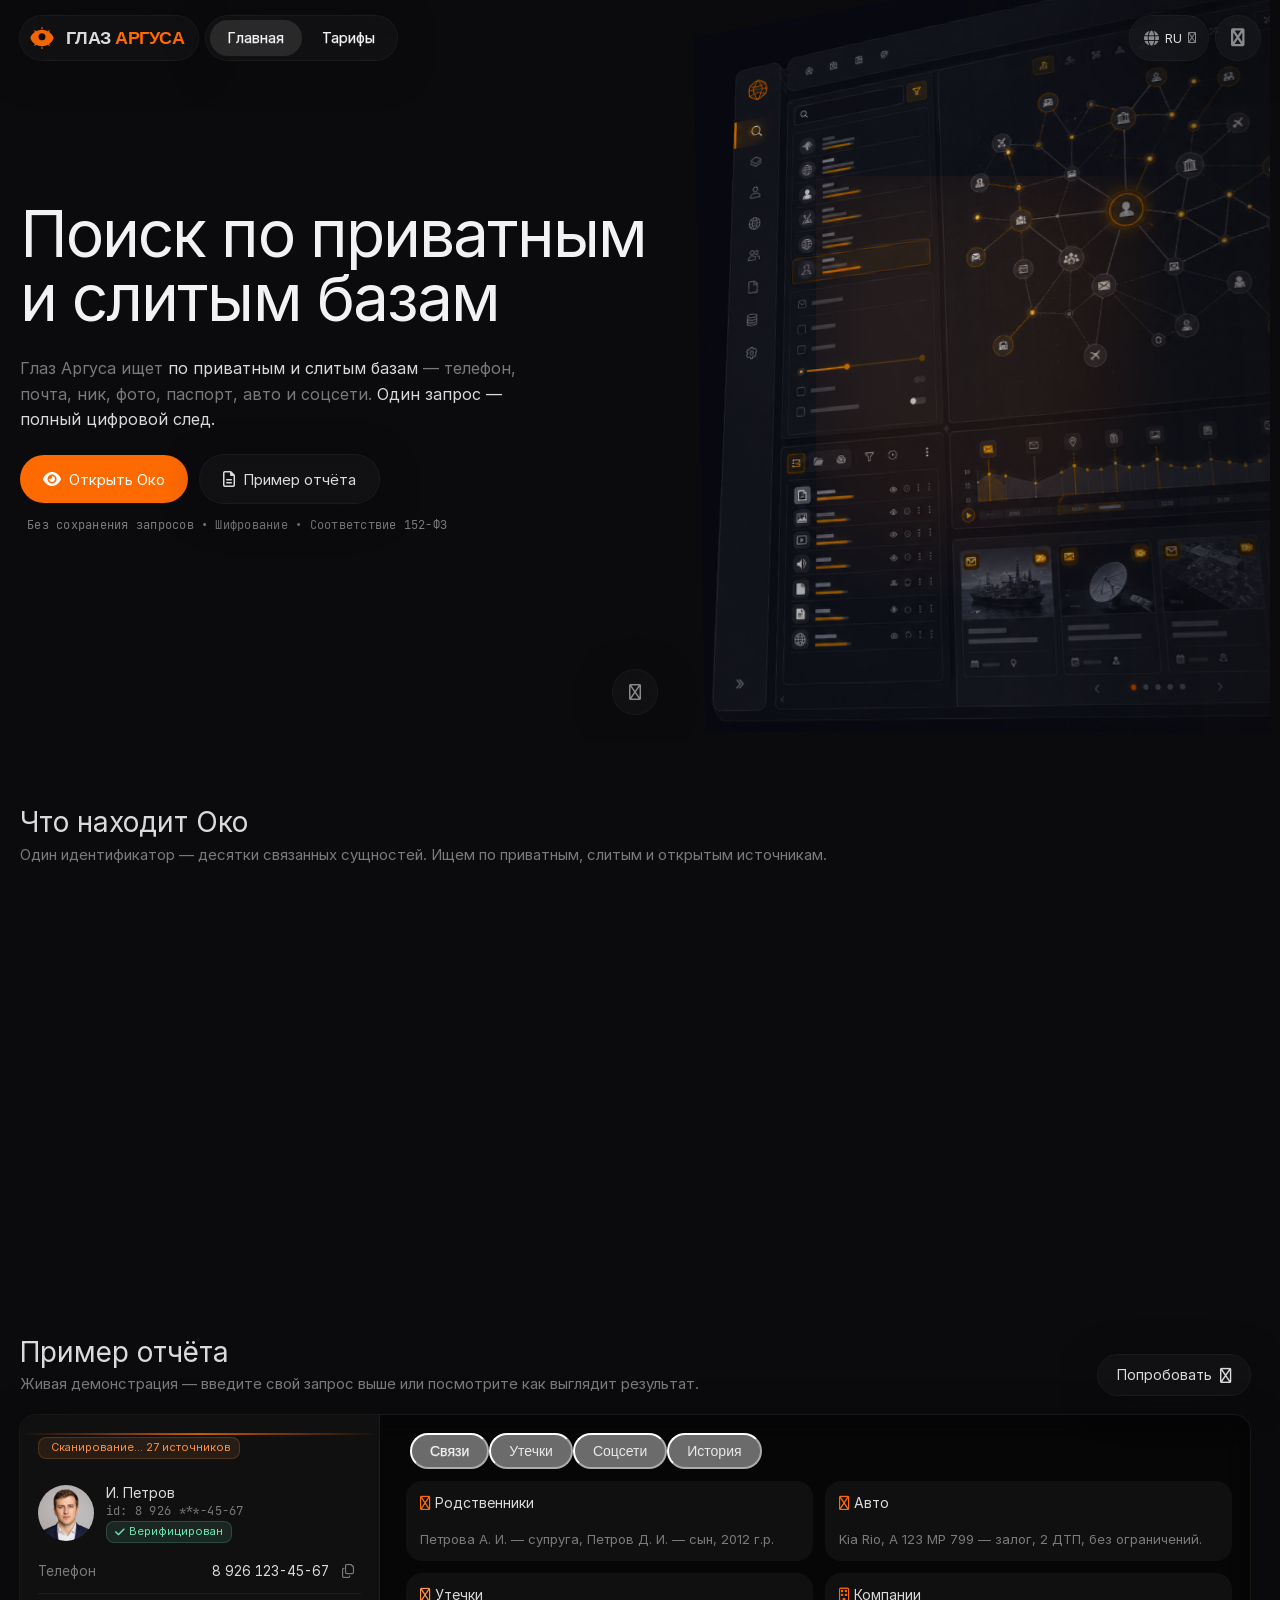
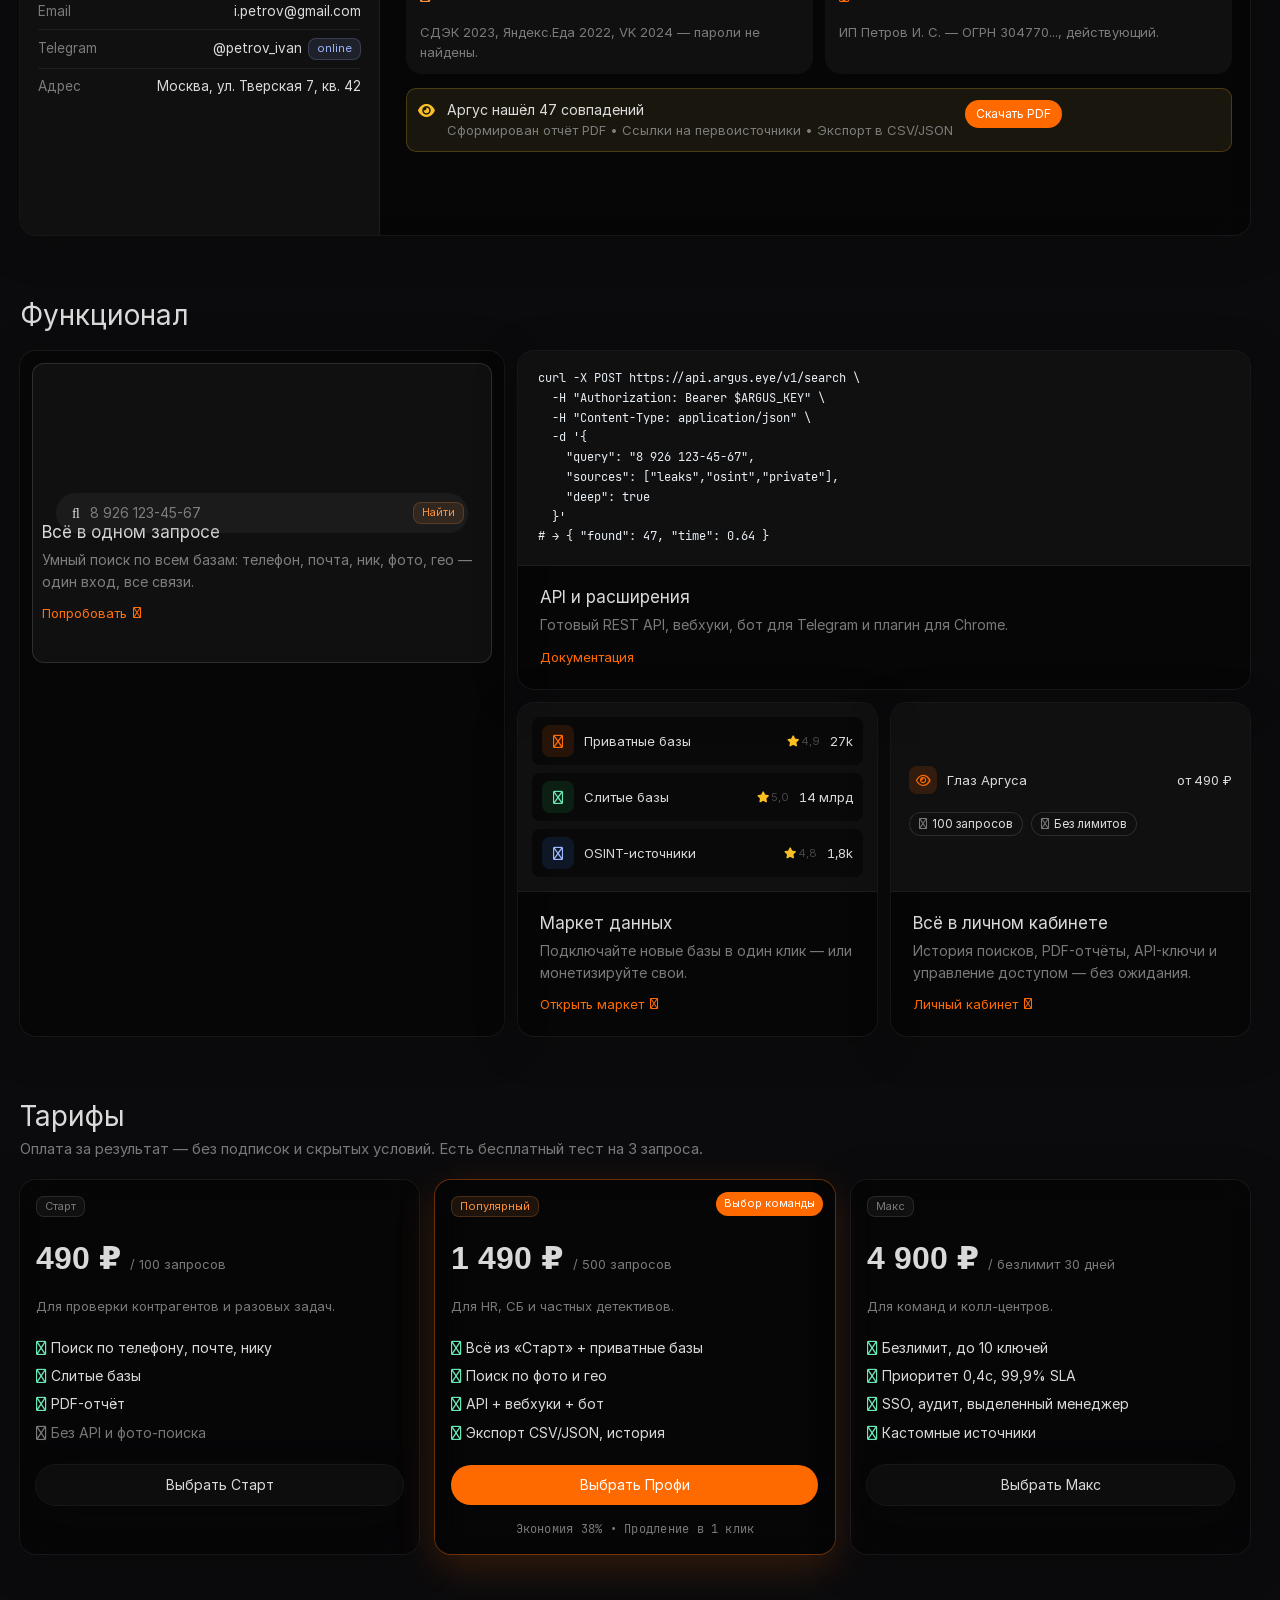
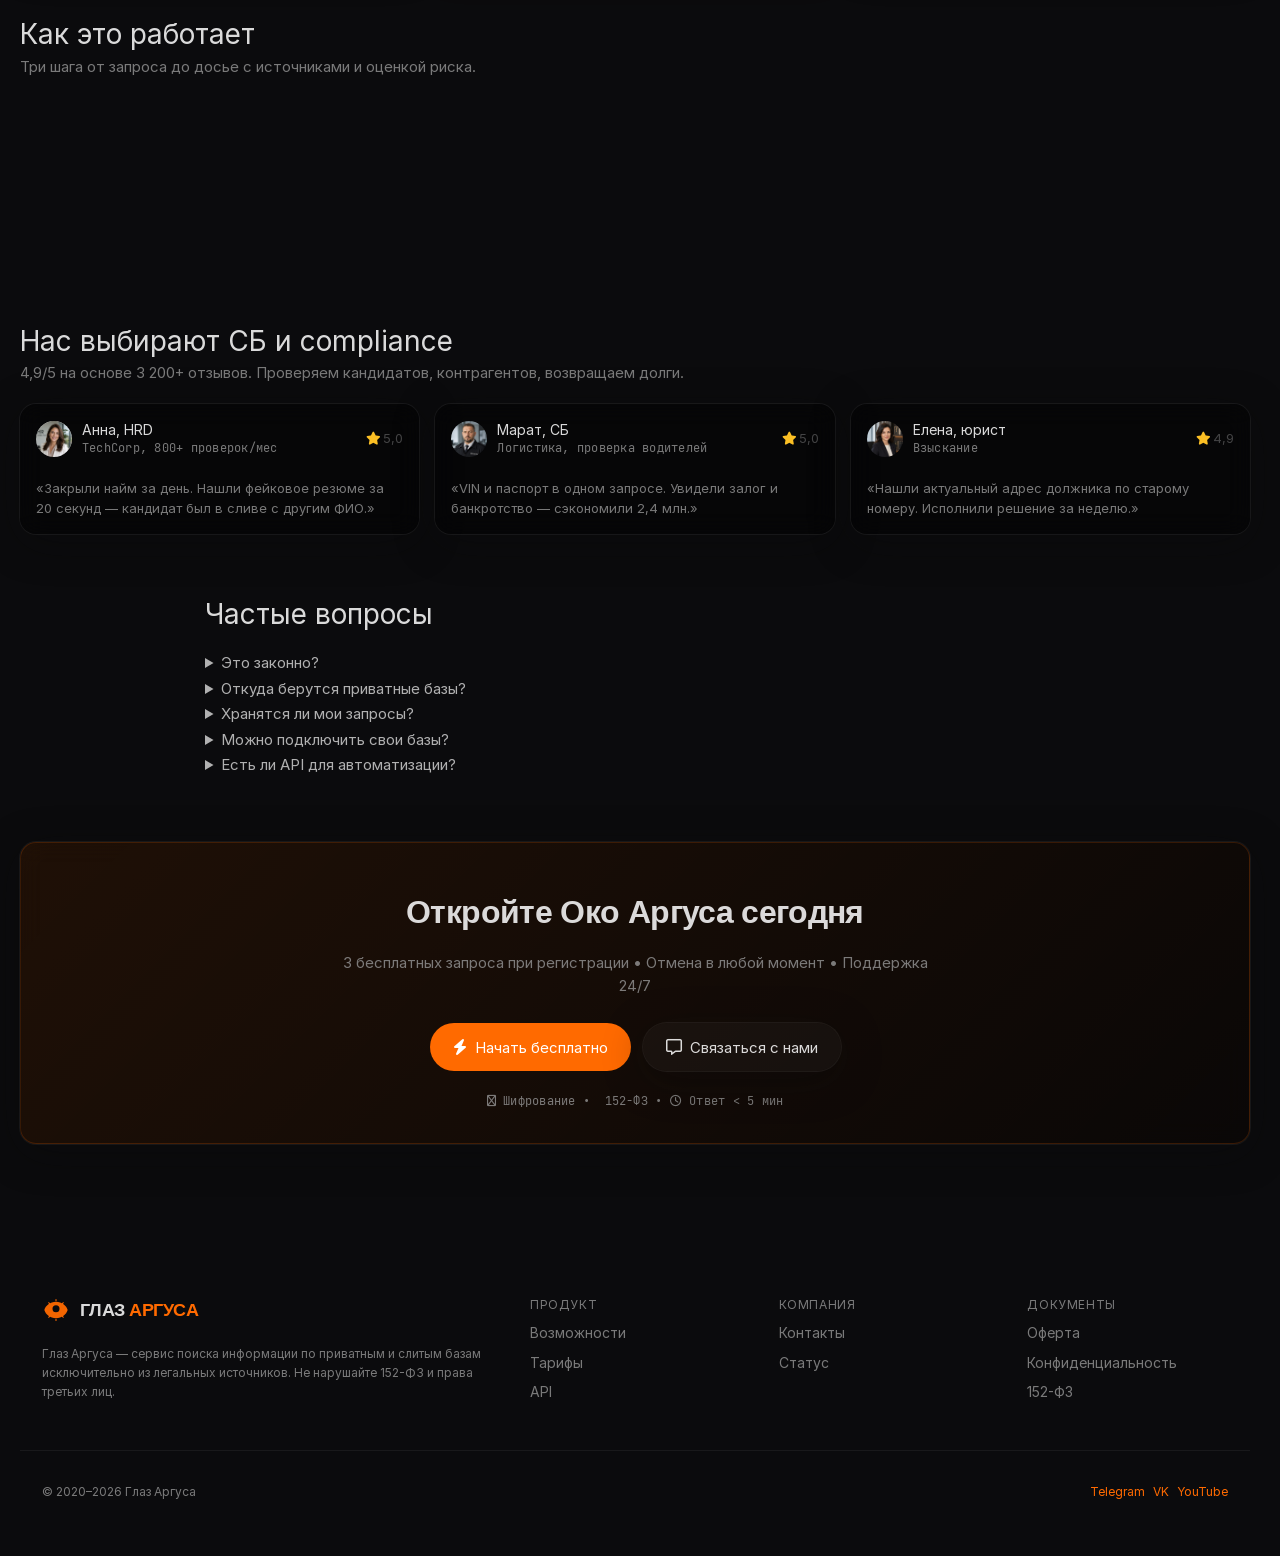
==== commit 0b93b281: "фулл аудит: убраны Neverlose фото/иконки (cs2/csgo/market/app-rage/сайт.zip/assets), новый favicon/г" ====
--- a/index.html
+++ b/index.html
@@ -16,7 +16,8 @@
 	<meta property="og:description" content="Поиск по приватным и слитым базам.">
 	<meta property="og:locale" content="ru_RU">
 	<meta name="theme-color" content="#ff6a00">
-	<link rel="icon" type="image/png" sizes="32x32" href="/static/assets/favicon/sq-orig/favicon-32x32.png">
+	<link rel="icon" type="image/png" sizes="32x32" href="static/favicon-32x32.png">
+	<link rel="apple-touch-icon" sizes="180x180" href="static/apple-touch-icon.png">
 <style>
 /* ===== ОРАНЖЕВАЯ ТЕМА ПОВЕРХ ШАБЛОНА — светлая и тёмная ===== */
 :root{
@@ -89,39 +90,6 @@
 <body>
 	<div class="site-wrap">
     <div hidden id="xd-csrf--" x-csrf data-csrf data-host-main="argus.example" data-navigation-session="guest" data-navigation-user="0" data-navigation-assets="/static/assets/js/app.9328e4fbbdc9.js|/static/assets/css/app.2ba869cd2c29.css|/static/assets/css/page-product.3789b2a2f49d.css|/static/assets/css/app-tail.e7cf5cf43e08.css"></div>
-<div class="popup_fade"></div>
-
-<!-- popups auth (оставлены рабочие) -->
-<div class="popups popups--auth" id="reg">
-    <div class="block widthPopUp">
-<div class="close"><button type="button" class="nd-btn nd-btn--ghost nd-btn--md nd-btn--icon" aria-label="Закрыть"><i class="fa-regular fa-xmark" aria-hidden="true"></i></button></div>
-        <form method="post" action="/doregister" class="userform">
-        <div class="container flex-cont">
-        <div class="popup_head"><div class="popup_title">Регистрация</div><p class="popup_lead">Доступ к поиску и API — в одном аккаунте</p></div>
-        <div class="status"></div>
-<label class="nd-field"><span class="nd-field__label">Логин</span><input type="text" name="login" placeholder="латиница, цифры, _ . -" required></label>
-<label class="nd-field"><span class="nd-field__label">Почта</span><input type="email" name="email" placeholder="you@example.com" required></label>
-<label class="nd-field"><span class="nd-field__label">Пароль</span><span class="nd-field__box nd-password"><input type="password" name="password" required minlength="8"><button type="button" class="nd-password__eye" data-reveal aria-label="Показать"><i class="fa-regular fa-eye"></i></button></span></label>
-<button type="submit" class="nd-btn nd-btn--primary nd-btn--lg nd-btn--block">Создать аккаунт</button>
-    <div class="auth-foot"><span>Уже есть аккаунт? <a class="nd-link to-popup" href="#log">Войти</a></span></div>
-        </div></form>
-    </div>
-</div>
-<div class="popups popups--auth" id="log">
-    <div class="block widthPopUp">
-<div class="close"><button type="button" class="nd-btn nd-btn--ghost nd-btn--md nd-btn--icon" aria-label="Закрыть"><i class="fa-regular fa-xmark"></i></button></div>
-        <form method="post" action="/login" class="userform">
-        <div class="container flex-cont">
-        <div class="popup_head"><div class="popup_title">Вход</div><p class="popup_lead">Вернитесь к поискам и отчётам</p></div>
-        <div class="status"></div>
-<label class="nd-field"><span class="nd-field__label">Логин</span><input type="text" name="login" required></label>
-<label class="nd-field"><span class="nd-field__label">Пароль</span><span class="nd-field__box nd-password"><input type="password" name="password" required><button type="button" class="nd-password__eye" data-reveal><i class="fa-regular fa-eye"></i></button></span></label>
-<button type="submit" class="nd-btn nd-btn--primary nd-btn--lg nd-btn--block">Войти</button>
-    <div class="auth-foot"><span>Нет аккаунта? <a class="nd-link to-popup" href="#reg">Регистрация</a></span></div>
-        </div></form>
-    </div>
-</div>
-
 <svg class="site-logo-defs" aria-hidden="true" focusable="false" style="position:absolute;width:0;height:0;overflow:hidden">
 	<symbol id="nl-mark" viewBox="0 0 1038 630">
 		<path class="nd-logo-shadow" d="M603.27 630V53.1479H742.894V516.77H983.217V630H603.27Z"></path>
@@ -140,13 +108,12 @@
 <section class="menu site-header site-header--landing">
 	<div class="site-header__row">
 		<a class="nd-pill site-header__logo" href="index.html" aria-label="Глаз Аргуса, главная" style="gap:10px;padding:0 14px 0 8px">
-			<svg viewBox="0 0 1038 630" aria-hidden="true" style="width:34px;height:20px;flex:none"><use href="#nl-mark"></use></svg>
+			<svg viewBox="0 0 48 48" aria-hidden="true" style="width:28px;height:28px;flex:none;color:var(--nd-primary)"><use href="#argus-eye"></use></svg>
 			<span class="argus-logo-text">ГЛАЗ <span>АРГУСА</span></span>
 		</a>
 <nav class="nd-pill nd-tabs site-header__nav" aria-label="Разделы">
-  <a class="nd-tab" href="index.html" aria-current="page">Главная</a>
-  <a class="nd-tab" href="#search">Поиск</a>
-  <a class="nd-tab" href="#pricing">Тарифы</a>
+  <a class="nd-tab" href="index.html" aria-current="page" data-i18n="nav.home">Главная</a>
+    <a class="nd-tab" href="#pricing" data-i18n="nav.pricing">Тарифы</a>
 </nav>
 		<span class="site-header__spacer"></span>
 <div class="nd-menu-wrap site-header__lang">
@@ -159,8 +126,6 @@
 		<button class="nd-pill nd-iconpill site-header__theme" type="button" data-theme-toggle data-label-light="Светлая тема" data-label-dark="Тёмная тема" aria-label="Тёмная тема" title="Тёмная тема">
 			<span class="nd-theme-icon"><span class="nd-theme-icon__glyph" data-icon="fa-sun"><i class="fa-solid fa-sun"></i></span></span>
 		</button>
-		<a href="#reg" class="to-popup nd-pill site-header__register">Регистрация</a>
-		<a href="#log" class="to-popup nd-pill nd-pill--primary site-header__login-btn">Вход</a>
 	</div>
 </section>
 
@@ -170,41 +135,27 @@
 <section class="nd-hero nd-hero--mask-x nd-hero--full home-landing" style="min-height:min(92vh,max(640px,58vw))">
   <div class="nd-hero__visual" aria-hidden="true">
     <div class="hero-orb"></div>
-    <img data-theme-img="dark" class="nd-app-menu home-landing__app home-landing__app--dark" src="static/assets/prod_assets/app-menu-rage.ab1d76765a5c.svg" width="840" height="653" alt="" decoding="async" fetchpriority="high" style="opacity:.85">
-    <img data-theme-img="light" class="nd-app-menu home-landing__app home-landing__app--light" src="static/assets/prod_assets/app-menu-rage-light.7654352d8e69.svg" width="840" height="653" alt="" decoding="async" loading="lazy" style="opacity:.9">
+    <img data-theme-img="dark" class="nd-app-menu home-landing__app home-landing__app--dark" src="static/assets/prod_assets/app-menu-argus.png" width="840" height="653" alt="" decoding="async" fetchpriority="high" style="opacity:.85">
+    <img data-theme-img="light" class="nd-app-menu home-landing__app home-landing__app--light" src="static/assets/prod_assets/app-menu-argus-light.png" width="840" height="653" alt="" decoding="async" loading="lazy" style="opacity:.9">
   </div>
   <div class="container nd-hero__inner">
     <div class="nd-hero__content" style="max-width:680px">
-      <h1 class="nd-hero__title">Поиск по приватным и слитым базам</h1>
-      <p class="nd-hero__lead">Глаз Аргуса ищет <span>по приватным и слитым базам</span> — телефон, почта, ник, фото, паспорт, авто и соцсети. <span>Один запрос — полный цифровой след.</span></p>
-      <div class="hero-search" id="search">
-        <i class="fa-regular fa-magnifying-glass" style="color:var(--nd-primary)"></i>
-        <input id="heroQuery" type="text" placeholder="Телефон, email, @ник, ФИО или номер авто…" autocomplete="off">
-        <button class="nd-btn nd-btn--primary nd-btn--md" id="heroSearchBtn" type="button"><i class="fa-solid fa-bolt"></i> Найти</button>
+      <h1 class="nd-hero__title" data-i18n="hero.title">Поиск по приватным и слитым базам</h1>
+      <p class="nd-hero__lead" data-i18n="hero.lead">Глаз Аргуса ищет <span>по приватным и слитым базам</span> — телефон, почта, ник, фото, паспорт, авто и соцсети. <span>Один запрос — полный цифровой след.</span></p>
+<div class="nd-hero__actions" style="margin-top:22px">
+        <a class="nd-btn nd-btn--primary nd-btn--xl" href="#pricing" data-i18n="hero.cta1"><i class="fa-solid fa-eye"></i> Открыть Око</a>
+        <a class="nd-btn nd-btn--bright nd-btn--xl" href="#demo" data-i18n="hero.cta2"><i class="fa-regular fa-file-lines"></i> Пример отчёта</a>
       </div>
-      <div style="display:flex;gap:8px;margin-top:10px;flex-wrap:wrap">
-        <button class="nd-chip nd-chip--sm" data-demo="8 926 123-45-67"><i class="fa-solid fa-phone"></i> телефон</button>
-        <button class="nd-chip nd-chip--sm" data-demo="ivan.petrov@gmail.com"><i class="fa-solid fa-envelope"></i> почта</button>
-        <button class="nd-chip nd-chip--sm" data-demo="@argus_eye"><i class="fa-solid fa-at"></i> ник</button>
-        <button class="nd-chip nd-chip--sm" data-demo="А 123 МР 77"><i class="fa-solid fa-car"></i> авто</button>
-        <button class="nd-chip nd-chip--sm" data-demo="фото"><i class="fa-solid fa-camera"></i> по фото</button>
-      </div>
-      <div class="nd-hero__actions" style="margin-top:22px">
-        <a class="nd-btn nd-btn--primary nd-btn--xl" href="#pricing"><i class="fa-solid fa-eye"></i> Открыть Око</a>
-        <a class="nd-btn nd-btn--bright nd-btn--xl" href="#demo"><i class="fa-regular fa-file-lines"></i> Пример отчёта</a>
-      </div>
-      <p class="argus-mono" style="margin-top:14px;color:var(--nd-muted)"><i class="fa-regular fa-shield-check" style="color:var(--nd-primary)"></i> Без сохранения запросов • Шифрование • Соответствие 152-ФЗ</p>
+      <p class="argus-mono" style="margin-top:14px;color:var(--nd-muted)" data-i18n="hero.trust"><i class="fa-regular fa-shield-check" style="color:var(--nd-primary)"></i> Без сохранения запросов • Шифрование • Соответствие 152-ФЗ</p>
     </div>
   </div>
   <a class="nd-pill nd-iconpill home-landing__next" href="#capabilities" aria-label="Листать вниз"><i class="fa-regular fa-chevron-down"></i></a>
 </section>
-
-
 
 <!-- ЧТО ИЩЕМ -->
 <section class="home-section" id="capabilities">
   <div class="container">
-    <div class="nd-section-head nd-section-head--h2 nd-section-head--lg"><div class="nd-section-head__main"><div class="nd-section-head__titlerow"><h2 class="nd-section-head__title">Что находит Око</h2></div><p class="nd-section-head__lead">Один идентификатор — десятки связанных сущностей. Ищем по приватным, слитым и открытым источникам.</p></div></div>
+    <div class="nd-section-head nd-section-head--h2 nd-section-head--lg"><div class="nd-section-head__main"><div class="nd-section-head__titlerow"><h2 class="nd-section-head__title" data-i18n="sec.cap.title">Что находит Око</h2></div><p class="nd-section-head__lead" data-i18n="sec.cap.lead">Один идентификатор — десятки связанных сущностей. Ищем по приватным, слитым и открытым источникам.</p></div></div>
     <div class="nd-cards stagger" style="--cols:3">
       <div class="nd-card"><div class="nd-card__head"><span class="nd-mark nd-mark--orange"><i class="fa-solid fa-phone"></i></span><span class="nd-badge nd-badge--orange">хит</span></div><h3 class="nd-h3">Телефон</h3><p class="nd-lead" style="font-size:13px">ФИО, оператор, регион, мессенджеры, слитые заказы, карты лояльности, соцсети по номеру.</p><div class="nd-tags"><span class="nd-chip nd-chip--sm">пробив</span><span class="nd-chip nd-chip--sm">Telegram</span><span class="nd-chip nd-chip--sm">WhatsApp</span></div></div>
       <div class="nd-card"><div class="nd-card__head"><span class="nd-mark nd-mark--blue"><i class="fa-solid fa-envelope"></i></span></div><h3 class="nd-h3">Почта и логин</h3><p class="nd-lead" style="font-size:13px">Утечки паролей, HaveIBeenPwned, форумы, регистрации, связанные телефоны и профили.</p><div class="nd-tags"><span class="nd-chip nd-chip--sm">утечки</span><span class="nd-chip nd-chip--sm">пароли</span><span class="nd-chip nd-chip--sm">OSINT</span></div></div>
@@ -219,12 +170,12 @@
 <!-- ДЕМО ОТЧЁТ -->
 <section class="home-section" id="demo">
   <div class="container">
-    <div class="nd-section-head nd-section-head--h2 nd-section-head--lg"><div class="nd-section-head__main"><h2 class="nd-section-head__title">Пример отчёта</h2><p class="nd-section-head__lead">Живая демонстрация — введите свой запрос выше или посмотрите как выглядит результат.</p></div><a class="nd-btn nd-btn--bright nd-btn--lg" href="#pricing">Попробовать <i class="fa-regular fa-arrow-right"></i></a></div>
+    <div class="nd-section-head nd-section-head--h2 nd-section-head--lg"><div class="nd-section-head__main"><h2 class="nd-section-head__title" data-i18n="sec.demo.t">Пример отчёта</h2><p class="nd-section-head__lead">Живая демонстрация — введите свой запрос выше или посмотрите как выглядит результат.</p></div><a class="nd-btn nd-btn--bright nd-btn--lg" href="#pricing">Попробовать <i class="fa-regular fa-arrow-right"></i></a></div>
     <div class="nd-card" style="padding:0;overflow:hidden;display:grid;grid-template-columns:360px 1fr;min-height:420px">
       <div style="background:var(--nd-surface-1);padding:18px;border-right:1px solid var(--nd-divider);position:relative;overflow:hidden">
         <div class="scan-line"></div>
         <div class="nd-badge nd-badge--orange" style="margin-bottom:12px"><i class="fa-solid fa-radar"></i> Сканирование… 27 источников</div>
-        <div style="display:flex;align-items:center;gap:12px;margin:12px 0 16px"><img src="https://i.pravatar.cc/100?img=12" alt="" style="width:56px;height:56px;border-radius:50%;object-fit:cover"><div><div style="font-weight:700">И. Петров</div><div class="argus-mono" style="color:var(--nd-muted)">id: 8 926 ***-45-67</div><span class="nd-badge nd-badge--green"><i class="fa-solid fa-check"></i> Верифицирован</span></div></div>
+        <div style="display:flex;align-items:center;gap:12px;margin:12px 0 16px"><img src="static/avatars/avatar-demo.png" alt="" style="width:56px;height:56px;border-radius:50%;object-fit:cover"><div><div style="font-weight:700">И. Петров</div><div class="argus-mono" style="color:var(--nd-muted)">id: 8 926 ***-45-67</div><span class="nd-badge nd-badge--green"><i class="fa-solid fa-check"></i> Верифицирован</span></div></div>
         <div class="nd-facts nd-facts--divided">
           <div class="nd-facts__row"><span class="nd-facts__label">Телефон</span><span class="nd-facts__value">8 926 123-45-67 <button class="nd-copy nd-copy--icon" data-copy="8 926 123-45-67"><i class="fa-regular fa-copy"></i></button></span></div>
           <div class="nd-facts__row"><span class="nd-facts__label">Email</span><span class="nd-facts__value">i.petrov@gmail.com</span></div>
@@ -250,9 +201,9 @@
 <!-- BENTO ФУНКЦИОНАЛ -->
 <section class="home-section">
   <div class="container">
-    <div class="nd-section-head nd-section-head--h2 nd-section-head--lg"><div class="nd-section-head__main"><h2 class="nd-section-head__title">Функционал</h2></div></div>
+    <div class="nd-section-head nd-section-head--h2 nd-section-head--lg"><div class="nd-section-head__main"><h2 class="nd-section-head__title" data-i18n="sec.func.t">Функционал</h2></div></div>
     <div class="home-bento">
-      <a class="home-bento__tile home-bento__tile--menu" href="#search" style="min-height:300px;position:relative;overflow:hidden">
+      <a class="home-bento__tile home-bento__tile--menu" href="#pricing" style="min-height:300px;position:relative;overflow:hidden">
         <span class="home-bento__shot" aria-hidden="true" style="position:absolute;inset:12px 12px auto 12px;height:140px;background:var(--nd-surface-1);border:1px solid var(--nd-border);border-radius:12px;display:grid;place-items:center">
           <span class="nd-search" style="width:90%;max-width:420px"><i class="fa-regular fa-magnifying-glass"></i><span style="flex:1;text-align:left;color:var(--nd-muted)">8 926 123-45-67</span><span class="nd-badge nd-badge--orange">Найти</span></span>
         </span>
@@ -280,7 +231,7 @@
         </span>
         <span class="home-bento__body"><h3 class="home-bento__title">Маркет данных</h3><span class="home-bento__text">Подключайте новые базы в один клик — или монетизируйте свои.</span><span class="home-bento__link">Открыть маркет <i class="fa-regular fa-arrow-right"></i></span></span>
       </a>
-      <a class="home-bento__tile" href="#reg">
+      <a class="home-bento__tile" href="mailto:hello@argus.eye">
         <span class="home-bento__panel">
           <span class="home-bento__row home-bento__row--plain"><span class="home-bento__icon" style="width:28px;height:28px;display:grid;place-items:center;background:var(--nd-primary-soft);color:var(--nd-primary);border-radius:8px"><i class="fa-regular fa-eye"></i></span><span class="home-bento__name">Глаз Аргуса</span><b class="home-bento__value">от 490 ₽</b></span>
           <span class="home-bento__actions"><span class="nd-chip nd-chip--outline home-bento__chip"><i class="fa-regular fa-bolt"></i><span class="nd-chip__text">100 запросов</span></span><span class="nd-chip nd-chip--outline home-bento__chip"><i class="fa-regular fa-infinity"></i><span class="nd-chip__text">Без лимитов</span></span></span>
@@ -294,11 +245,11 @@
 <!-- ТАРИФЫ -->
 <section class="home-section" id="pricing">
   <div class="container">
-    <div class="nd-section-head nd-section-head--h2 nd-section-head--lg"><div class="nd-section-head__main"><h2 class="nd-section-head__title">Тарифы</h2><p class="nd-section-head__lead">Оплата за результат — без подписок и скрытых условий. Есть бесплатный тест на 3 запроса.</p></div></div>
+    <div class="nd-section-head nd-section-head--h2 nd-section-head--lg"><div class="nd-section-head__main"><h2 class="nd-section-head__title" data-i18n="sec.pricing.t">Тарифы</h2><p class="nd-section-head__lead">Оплата за результат — без подписок и скрытых условий. Есть бесплатный тест на 3 запроса.</p></div></div>
     <div style="display:grid;grid-template-columns:repeat(3,1fr);gap:16px">
-      <div class="nd-card price-card"><div class="nd-badge">Старт</div><div style="margin:10px 0 6px;font-size:32px;font-weight:800">490 ₽ <span style="font-size:13px;font-weight:400;color:var(--nd-muted)">/ 100 запросов</span></div><div class="nd-lead" style="font-size:13px">Для проверки контрагентов и разовых задач.</div><ul style="list-style:none;padding:0;display:grid;gap:8px;margin:14px 0"><li><i class="fa-regular fa-check" style="color:var(--nd-green)"></i> Поиск по телефону, почте, нику</li><li><i class="fa-regular fa-check" style="color:var(--nd-green)"></i> Слитые базы</li><li><i class="fa-regular fa-check" style="color:var(--nd-green)"></i> PDF-отчёт</li><li class="nd-muted"><i class="fa-regular fa-xmark"></i> Без API и фото-поиска</li></ul><a class="nd-btn nd-btn--bright nd-btn--lg nd-btn--block" href="#reg">Выбрать Старт</a></div>
-      <div class="nd-card price-card is-best"><div class="nd-badge nd-badge--orange">Популярный</div><div style="margin:10px 0 6px;font-size:32px;font-weight:800">1 490 ₽ <span style="font-size:13px;font-weight:400;color:var(--nd-muted)">/ 500 запросов</span></div><div class="nd-lead" style="font-size:13px">Для HR, СБ и частных детективов.</div><ul style="list-style:none;padding:0;display:grid;gap:8px;margin:14px 0"><li><i class="fa-regular fa-check" style="color:var(--nd-green)"></i> Всё из «Старт» + приватные базы</li><li><i class="fa-regular fa-check" style="color:var(--nd-green)"></i> Поиск по фото и гео</li><li><i class="fa-regular fa-check" style="color:var(--nd-green)"></i> API + вебхуки + бот</li><li><i class="fa-regular fa-check" style="color:var(--nd-green)"></i> Экспорт CSV/JSON, история</li></ul><a class="nd-btn nd-btn--primary nd-btn--lg nd-btn--block" href="#reg">Выбрать Профи</a><div class="argus-mono" style="text-align:center;margin-top:8px;color:var(--nd-muted)">Экономия 38% • Продление в 1 клик</div></div>
-      <div class="nd-card price-card"><div class="nd-badge">Макс</div><div style="margin:10px 0 6px;font-size:32px;font-weight:800">4 900 ₽ <span style="font-size:13px;font-weight:400;color:var(--nd-muted)">/ безлимит 30 дней</span></div><div class="nd-lead" style="font-size:13px">Для команд и колл-центров.</div><ul style="list-style:none;padding:0;display:grid;gap:8px;margin:14px 0"><li><i class="fa-regular fa-check" style="color:var(--nd-green)"></i> Безлимит, до 10 ключей</li><li><i class="fa-regular fa-check" style="color:var(--nd-green)"></i> Приоритет 0,4с, 99,9% SLA</li><li><i class="fa-regular fa-check" style="color:var(--nd-green)"></i> SSO, аудит, выделенный менеджер</li><li><i class="fa-regular fa-check" style="color:var(--nd-green)"></i> Кастомные источники</li></ul><a class="nd-btn nd-btn--bright nd-btn--lg nd-btn--block" href="#reg">Выбрать Макс</a></div>
+      <div class="nd-card price-card"><div class="nd-badge">Старт</div><div style="margin:10px 0 6px;font-size:32px;font-weight:800">490 ₽ <span style="font-size:13px;font-weight:400;color:var(--nd-muted)">/ 100 запросов</span></div><div class="nd-lead" style="font-size:13px">Для проверки контрагентов и разовых задач.</div><ul style="list-style:none;padding:0;display:grid;gap:8px;margin:14px 0"><li><i class="fa-regular fa-check" style="color:var(--nd-green)"></i> Поиск по телефону, почте, нику</li><li><i class="fa-regular fa-check" style="color:var(--nd-green)"></i> Слитые базы</li><li><i class="fa-regular fa-check" style="color:var(--nd-green)"></i> PDF-отчёт</li><li class="nd-muted"><i class="fa-regular fa-xmark"></i> Без API и фото-поиска</li></ul><a class="nd-btn nd-btn--bright nd-btn--lg nd-btn--block" href="mailto:hello@argus.eye">Выбрать Старт</a></div>
+      <div class="nd-card price-card is-best"><div class="nd-badge nd-badge--orange">Популярный</div><div style="margin:10px 0 6px;font-size:32px;font-weight:800">1 490 ₽ <span style="font-size:13px;font-weight:400;color:var(--nd-muted)">/ 500 запросов</span></div><div class="nd-lead" style="font-size:13px">Для HR, СБ и частных детективов.</div><ul style="list-style:none;padding:0;display:grid;gap:8px;margin:14px 0"><li><i class="fa-regular fa-check" style="color:var(--nd-green)"></i> Всё из «Старт» + приватные базы</li><li><i class="fa-regular fa-check" style="color:var(--nd-green)"></i> Поиск по фото и гео</li><li><i class="fa-regular fa-check" style="color:var(--nd-green)"></i> API + вебхуки + бот</li><li><i class="fa-regular fa-check" style="color:var(--nd-green)"></i> Экспорт CSV/JSON, история</li></ul><a class="nd-btn nd-btn--primary nd-btn--lg nd-btn--block" href="mailto:hello@argus.eye">Выбрать Профи</a><div class="argus-mono" style="text-align:center;margin-top:8px;color:var(--nd-muted)">Экономия 38% • Продление в 1 клик</div></div>
+      <div class="nd-card price-card"><div class="nd-badge">Макс</div><div style="margin:10px 0 6px;font-size:32px;font-weight:800">4 900 ₽ <span style="font-size:13px;font-weight:400;color:var(--nd-muted)">/ безлимит 30 дней</span></div><div class="nd-lead" style="font-size:13px">Для команд и колл-центров.</div><ul style="list-style:none;padding:0;display:grid;gap:8px;margin:14px 0"><li><i class="fa-regular fa-check" style="color:var(--nd-green)"></i> Безлимит, до 10 ключей</li><li><i class="fa-regular fa-check" style="color:var(--nd-green)"></i> Приоритет 0,4с, 99,9% SLA</li><li><i class="fa-regular fa-check" style="color:var(--nd-green)"></i> SSO, аудит, выделенный менеджер</li><li><i class="fa-regular fa-check" style="color:var(--nd-green)"></i> Кастомные источники</li></ul><a class="nd-btn nd-btn--bright nd-btn--lg nd-btn--block" href="mailto:hello@argus.eye">Выбрать Макс</a></div>
     </div>
   </div>
 </section>
@@ -306,7 +257,7 @@
 <!-- КАК РАБОТАЕТ -->
 <section class="home-section">
   <div class="container">
-    <div class="nd-section-head nd-section-head--h2 nd-section-head--lg"><div class="nd-section-head__main"><h2 class="nd-section-head__title">Как это работает</h2><p class="nd-section-head__lead">Три шага от запроса до досье с источниками и оценкой риска.</p></div></div>
+    <div class="nd-section-head nd-section-head--h2 nd-section-head--lg"><div class="nd-section-head__main"><h2 class="nd-section-head__title" data-i18n="sec.how.t">Как это работает</h2><p class="nd-section-head__lead">Три шага от запроса до досье с источниками и оценкой риска.</p></div></div>
     <ol class="argus-steps stagger">
       <li class="nd-card"><h3 class="nd-h3" style="padding-right:40px"><i class="fa-regular fa-magnifying-glass" style="color:var(--nd-primary)"></i> Введите что знаете</h3><p class="nd-lead" style="font-size:13px">Телефон, email, ник, фото, ФИО, адрес или авто. Можно вставить фрагмент переписки — ИИ вытащит идентификаторы.</p><div class="nd-badge nd-badge--muted">Шаг 1</div></li>
       <li class="nd-card"><h3 class="nd-h3" style="padding-right:40px"><i class="fa-regular fa-radar" style="color:var(--nd-primary)"></i> Аргус сканирует</h3><p class="nd-lead" style="font-size:13px">Параллельный поиск по приватным базам, нормализация, дедупликация и граф связей за секунды.</p><div class="nd-badge nd-badge--muted">Шаг 2</div></li>
@@ -318,11 +269,11 @@
 <!-- ОТЗЫВЫ -->
 <section class="home-section">
   <div class="container">
-    <div class="nd-section-head nd-section-head--h2 nd-section-head--lg"><div class="nd-section-head__main"><h2 class="nd-section-head__title">Нас выбирают СБ и compliance</h2><p class="nd-section-head__lead">4,9/5 на основе 3 200+ отзывов. Проверяем кандидатов, контрагентов, возвращаем долги.</p></div></div>
+    <div class="nd-section-head nd-section-head--h2 nd-section-head--lg"><div class="nd-section-head__main"><h2 class="nd-section-head__title" data-i18n="sec.reviews.t">Нас выбирают СБ и compliance</h2><p class="nd-section-head__lead">4,9/5 на основе 3 200+ отзывов. Проверяем кандидатов, контрагентов, возвращаем долги.</p></div></div>
     <div style="display:grid;grid-template-columns:repeat(3,1fr);gap:16px">
-      <div class="nd-card"><div style="display:flex;align-items:center;gap:10px"><img src="https://i.pravatar.cc/100?img=8" style="width:36px;height:36px;border-radius:50%"><div><div style="font-weight:600">Анна, HRD</div><div class="argus-mono" style="color:var(--nd-muted)">TechCorp, 800+ проверок/мес</div></div><span class="market-stars" style="margin-left:auto"><i class="fa-solid fa-star is-on"></i>5,0</span></div><p class="nd-lead" style="font-size:13px;margin-top:12px">«Закрыли найм за день. Нашли фейковое резюме за 20 секунд — кандидат был в сливе с другим ФИО.»</p></div>
-      <div class="nd-card"><div style="display:flex;align-items:center;gap:10px"><img src="https://i.pravatar.cc/100?img=15" style="width:36px;height:36px;border-radius:50%"><div><div style="font-weight:600">Марат, СБ</div><div class="argus-mono" style="color:var(--nd-muted)">Логистика, проверка водителей</div></div><span class="market-stars" style="margin-left:auto"><i class="fa-solid fa-star is-on"></i>5,0</span></div><p class="nd-lead" style="font-size:13px;margin-top:12px">«VIN и паспорт в одном запросе. Увидели залог и банкротство — сэкономили 2,4 млн.»</p></div>
-      <div class="nd-card"><div style="display:flex;align-items:center;gap:10px"><img src="https://i.pravatar.cc/100?img=33" style="width:36px;height:36px;border-radius:50%"><div><div style="font-weight:600">Елена, юрист</div><div class="argus-mono" style="color:var(--nd-muted)">Взыскание</div></div><span class="market-stars" style="margin-left:auto"><i class="fa-solid fa-star is-on"></i>4,9</span></div><p class="nd-lead" style="font-size:13px;margin-top:12px">«Нашли актуальный адрес должника по старому номеру. Исполнили решение за неделю.»</p></div>
+      <div class="nd-card"><div style="display:flex;align-items:center;gap:10px"><img src="static/avatars/avatar-anna.png" style="width:36px;height:36px;border-radius:50%"><div><div style="font-weight:600">Анна, HRD</div><div class="argus-mono" style="color:var(--nd-muted)">TechCorp, 800+ проверок/мес</div></div><span class="market-stars" style="margin-left:auto"><i class="fa-solid fa-star is-on"></i>5,0</span></div><p class="nd-lead" style="font-size:13px;margin-top:12px">«Закрыли найм за день. Нашли фейковое резюме за 20 секунд — кандидат был в сливе с другим ФИО.»</p></div>
+      <div class="nd-card"><div style="display:flex;align-items:center;gap:10px"><img src="static/avatars/avatar-marat.png" style="width:36px;height:36px;border-radius:50%"><div><div style="font-weight:600">Марат, СБ</div><div class="argus-mono" style="color:var(--nd-muted)">Логистика, проверка водителей</div></div><span class="market-stars" style="margin-left:auto"><i class="fa-solid fa-star is-on"></i>5,0</span></div><p class="nd-lead" style="font-size:13px;margin-top:12px">«VIN и паспорт в одном запросе. Увидели залог и банкротство — сэкономили 2,4 млн.»</p></div>
+      <div class="nd-card"><div style="display:flex;align-items:center;gap:10px"><img src="static/avatars/avatar-elena.png" style="width:36px;height:36px;border-radius:50%"><div><div style="font-weight:600">Елена, юрист</div><div class="argus-mono" style="color:var(--nd-muted)">Взыскание</div></div><span class="market-stars" style="margin-left:auto"><i class="fa-solid fa-star is-on"></i>4,9</span></div><p class="nd-lead" style="font-size:13px;margin-top:12px">«Нашли актуальный адрес должника по старому номеру. Исполнили решение за неделю.»</p></div>
     </div>
   </div>
 </section>
@@ -330,7 +281,7 @@
 <!-- FAQ -->
 <section class="home-section">
   <div class="container" style="max-width:900px">
-    <div class="nd-section-head nd-section-head--h2 nd-section-head--lg"><div class="nd-section-head__main"><h2 class="nd-section-head__title">Частые вопросы</h2></div></div>
+    <div class="nd-section-head nd-section-head--h2 nd-section-head--lg"><div class="nd-section-head__main"><h2 class="nd-section-head__title" data-i18n="sec.faq.t">Частые вопросы</h2></div></div>
     <div class="text nd-accordions" style="max-width:none">
       <details><summary>Это законно?</summary><p>Мы агрегируем только открытые, слитые и приватные базы, к которым у нас есть лицензионный доступ. Вы получаете уже опубликованные данные. Использование — под вашу ответственность и в рамках 152-ФЗ.</p></details>
       <details><summary>Откуда берутся приватные базы?</summary><p>Партнёрства с брокерами данных, верификация контрагентов, маркетплейсы и OSINT. Каждая запись имеет источник и дату — вы видите, откуда факт.</p></details>
@@ -346,9 +297,9 @@
   <div class="container">
     <div class="nd-card" style="text-align:center;padding:32px;background:linear-gradient(135deg, rgba(255,106,0,.10), rgba(255,106,0,.02)), var(--nd-card-bg);border:1px solid rgba(255,106,0,.18)">
 
-      <h2 style="font-size:32px;font-weight:800;letter-spacing:-.02em;margin:14px 0 8px">Откройте Око Аргуса сегодня</h2>
-      <p class="nd-lead" style="max-width:600px;margin:0 auto 18px">3 бесплатных запроса при регистрации • Отмена в любой момент • Поддержка 24/7</p>
-      <div style="display:flex;gap:12px;justify-content:center;flex-wrap:wrap"><a class="nd-btn nd-btn--primary nd-btn--xl" href="#reg"><i class="fa-solid fa-bolt"></i> Начать бесплатно</a><a class="nd-btn nd-btn--bright nd-btn--xl" href="mailto:hello@argus.eye"><i class="fa-regular fa-message"></i> Связаться с нами</a></div>
+      <h2 style="font-size:32px;font-weight:800;letter-spacing:-.02em;margin:14px 0 8px" data-i18n="sec.cta.t">Откройте Око Аргуса сегодня</h2>
+      <p class="nd-lead" style="max-width:600px;margin:0 auto 18px"><span data-i18n="sec.cta.p">3 бесплатных запроса при регистрации • Отмена в любой момент • Поддержка 24/7</span></p>
+      <div style="display:flex;gap:12px;justify-content:center;flex-wrap:wrap"><a class="nd-btn nd-btn--primary nd-btn--xl" href="mailto:hello@argus.eye"><i class="fa-solid fa-bolt"></i> Начать бесплатно</a><a class="nd-btn nd-btn--bright nd-btn--xl" href="mailto:hello@argus.eye"><i class="fa-regular fa-message"></i> Связаться с нами</a></div>
       <div class="argus-mono" style="margin-top:14px;color:var(--nd-muted)"><i class="fa-regular fa-lock"></i> Шифрование • <i class="fa-regular fa-shield-check"></i> 152-ФЗ • <i class="fa-regular fa-clock"></i> Ответ < 5 мин</div>
     </div>
   </div>
@@ -359,10 +310,10 @@
 	<div class="site-footer__top">
 		<div class="site-footer__brand">
 			<a href="index.html" class="site-footer__logo" aria-label="Глаз Аргуса" style="display:flex;align-items:center;gap:10px;text-decoration:none;color:var(--nd-fg)">
-				<svg viewBox="0 0 1038 630" aria-hidden="true" style="width:40px;height:24px"><use href="#nl-mark"></use></svg>
+				<svg viewBox="0 0 48 48" aria-hidden="true" style="width:28px;height:28px;color:var(--nd-primary)"><use href="#argus-eye"></use></svg>
 				<span class="argus-logo-text">ГЛАЗ <span>АРГУСА</span></span>
 			</a>
-			<p class="site-footer__disclaimer">Глаз Аргуса — сервис поиска информации по приватным и слитым базам исключительно из легальных источников. Не нарушайте 152-ФЗ и права третьих лиц.</p>
+			<p class="site-footer__disclaimer" data-i18n="footer.disc">Глаз Аргуса — сервис поиска информации по приватным и слитым базам исключительно из легальных источников. Не нарушайте 152-ФЗ и права третьих лиц.</p>
 		</div>
 		<div class="site-footer__cols">
 			<nav class="site-footer__col" aria-label="Продукт"><h4>Продукт</h4><a href="#capabilities">Возможности</a><a href="#pricing">Тарифы</a><a href="#pricing">API</a></nav>
@@ -376,7 +327,7 @@
 	</div>
     <script src="static/assets/js/app.9328e4fbbdc9.js"></script>
 <script>
-// reveal on scroll + stagger + typing + search demo
+// reveal on scroll + stagger + typing
 const ro = new IntersectionObserver(es=>es.forEach(e=>{if(e.isIntersecting){e.target.classList.add('in');ro.unobserve(e.target)}}),{threshold:.15});
 document.querySelectorAll('.reveal,.stagger,.argus-steps').forEach(el=>{el.classList.add('reveal');ro.observe(el)});
 document.querySelectorAll('.stagger').forEach(el=>ro.observe(el));
@@ -386,19 +337,9 @@
 const lines=["[0.00s] → подключено к источникам","[0.21s] → найдено 12 телефонов, 8 почт, 3 авто","[0.48s] → дедупликация: 47 уникальных связей","[0.80s] ✓ отчёт готов"];
 const ft=document.getElementById('fakeTyping');
 if(ft){let i=0;function type(){if(i>=lines.length) return;let j=0;const line=lines[i];const el=document.createElement('div');ft.appendChild(el);const iv=setInterval(()=>{el.textContent=line.slice(0,++j);if(j>=line.length){clearInterval(iv);i++;setTimeout(type,320)}},12)}type();}
-// hero search
-const inp=document.getElementById('heroQuery'),btn=document.getElementById('heroSearchBtn');
-function doSearch(v){if(!v.trim()){inp.focus();inp.style.boxShadow='0 0 0 2px var(--nd-ring)';setTimeout(()=>inp.style.boxShadow='',800);return}
- document.getElementById('demo')?.scrollIntoView({behavior:'smooth',block:'start'});
- document.dispatchEvent(new CustomEvent('site:toast',{detail:{text:`Ищем: "${v}" → 47 совпадений за 0.8с (демо)`}}));
- try{const t=document.createElement('div');t.className='nd-toast nd-toast--success';t.innerHTML='<span class="nd-toast__icon"><i class="fa-solid fa-check"></i></span><span class="nd-toast__body"><b class="nd-toast__title">Око нашло 47 совпадений</b><span class="nd-toast__text">Откройте тарифы, чтобы увидеть полный отчёт</span></span>';let c=document.querySelector('.nd-toasts');if(!c){c=document.createElement('div');c.className='nd-toasts';document.body.appendChild(c)}c.appendChild(t);setTimeout(()=>t.remove(),3000)}catch(e){}
-}
-btn?.addEventListener('click',()=>doSearch(inp.value));
-inp?.addEventListener('keydown',e=>{if(e.key==='Enter') doSearch(inp.value)});
-document.querySelectorAll('[data-demo]').forEach(b=>b.addEventListener('click',()=>{inp.value=b.dataset.demo;inp.focus();doSearch(inp.value)}));
 // copy
 document.querySelectorAll('[data-copy]').forEach(b=>b.addEventListener('click',()=>{navigator.clipboard.writeText(b.dataset.copy);b.innerHTML='<i class="fa-solid fa-check"></i>';setTimeout(()=>b.innerHTML='<i class="fa-regular fa-copy"></i>',1200)}));
-// hero title parallax subtle
+// hero parallax subtle
 let raf=null;
 window.addEventListener('scroll',()=>{
  if(raf) return;
@@ -409,5 +350,53 @@
   raf=null;
  });
 },{passive:true});
+
+// ===== Перевод RU/EN — починка =====
+const i18n={
+ ru:{
+  "nav.home":"Главная","nav.pricing":"Тарифы",
+  "hero.title":"Поиск по приватным и слитым базам","hero.lead":"Глаз Аргуса ищет <span>по приватным и слитым базам</span> — телефон, почта, ник, фото, паспорт, авто и соцсети. <span>Один запрос — полный цифровой след.</span>",
+  "hero.cta1":"Открыть Око","hero.cta2":"Пример отчёта","hero.trust":"Без сохранения запросов • Шифрование • Соответствие 152-ФЗ",
+  "sec.cap.title":"Что находит Око","sec.cap.lead":"Один идентификатор — десятки связанных сущностей. Ищем по приватным, слитым и открытым источникам.",
+  "sec.demo.t":"Пример отчёта","sec.demo.lead":"Живая демонстрация — посмотрите как выглядит результат.",
+  "sec.demo.try":"Попробовать","sec.func.t":"Функционал","sec.pricing.t":"Тарифы","sec.pricing.lead":"Оплата за результат — без подписок и скрытых условий. Есть бесплатный тест на 3 запроса.",
+  "sec.how.t":"Как это работает","sec.how.lead":"Три шага от запроса до досье с источниками и оценкой риска.",
+  "sec.reviews.t":"Нас выбирают СБ и compliance","sec.reviews.lead":"4,9/5 на основе 3 200+ отзывов. Проверяем кандидатов, контрагентов, возвращаем долги.",
+  "sec.faq.t":"Частые вопросы","sec.cta.t":"Откройте Око Аргуса сегодня","sec.cta.p":"<span data-i18n="sec.cta.p">3 бесплатных запроса при регистрации • Отмена в любой момент • Поддержка 24/7</span>",
+  "sec.cta.b1":"Начать бесплатно","sec.cta.b2":"Связаться с нами","footer.disc":"Глаз Аргуса — сервис поиска информации по приватным и слитым базам исключительно из легальных источников. Не нарушайте 152-ФЗ и права третьих лиц."
+ },
+ en:{
+  "nav.home":"Home","nav.pricing":"Pricing",
+  "hero.title":"Private & leaked databases search","hero.lead":"Argus Eye searches <span>private and leaked databases</span> — phone, email, nickname, photo, ID, vehicle and socials. <span>One query — full digital footprint.</span>",
+  "hero.cta1":"Open the Eye","hero.cta2":"Sample report","hero.trust":"No query logging • Encrypted • GDPR compliant",
+  "sec.cap.title":"What the Eye finds","sec.cap.lead":"One identifier — dozens of linked entities. We search private, leaked and open sources.",
+  "sec.demo.t":"Sample report","sec.demo.lead":"Live demo — see what the result looks like.",
+  "sec.demo.try":"Try it","sec.func.t":"Features","sec.pricing.t":"Pricing","sec.pricing.lead":"Pay for result — no subscriptions, no hidden fees. 3 free trial queries.",
+  "sec.how.t":"How it works","sec.how.lead":"Three steps from query to dossier with sources and risk score.",
+  "sec.reviews.t":"Trusted by Security & Compliance","sec.reviews.lead":"4.9/5 based on 3,200+ reviews. We screen hires, counterparties, recover debts.",
+  "sec.faq.t":"FAQ","sec.cta.t":"Open Argus Eye today","sec.cta.p":"3 free queries on sign-up • Cancel anytime • 24/7 support",
+  "sec.cta.b1":"Start free","sec.cta.b2":"Contact us","footer.disc":"Argus Eye is an OSINT search service over private and leaked databases from legal sources only. Comply with local laws."
+ }
+};
+function applyLang(lang){
+ document.documentElement.lang=lang;
+ localStorage.setItem('argus_lang',lang);
+ document.querySelectorAll('[data-lang]').forEach(b=>{
+   const is=b.dataset.lang===lang;
+   b.setAttribute('aria-checked', String(is));
+ });
+ document.querySelector('.site-header__lang-btn .nd-menu-toggle__label').textContent=lang.toUpperCase();
+ const d=i18n[lang]||i18n.ru;
+ document.querySelectorAll('[data-i18n]').forEach(el=>{
+   const k=el.dataset.i18n;
+   if(d[k]!=null) el.innerHTML=d[k];
+ });
+ document.title = lang==='en' ? 'Argus Eye — private & leaked databases search' : 'Глаз Аргуса — ищет информацию по приватным и слитым базам';
+ const menu=document.getElementById('site-menu-lang');
+ if(menu) menu.dataset.open='false', menu.inert=true;
+ document.querySelector('[data-menu-toggle="site-menu-lang"]')?.setAttribute('aria-expanded','false');
+}
+document.querySelectorAll('[data-lang]').forEach(b=>b.addEventListener('click',()=>applyLang(b.dataset.lang)));
+applyLang(localStorage.getItem('argus_lang')||'ru');
 </script>
 </body></html>
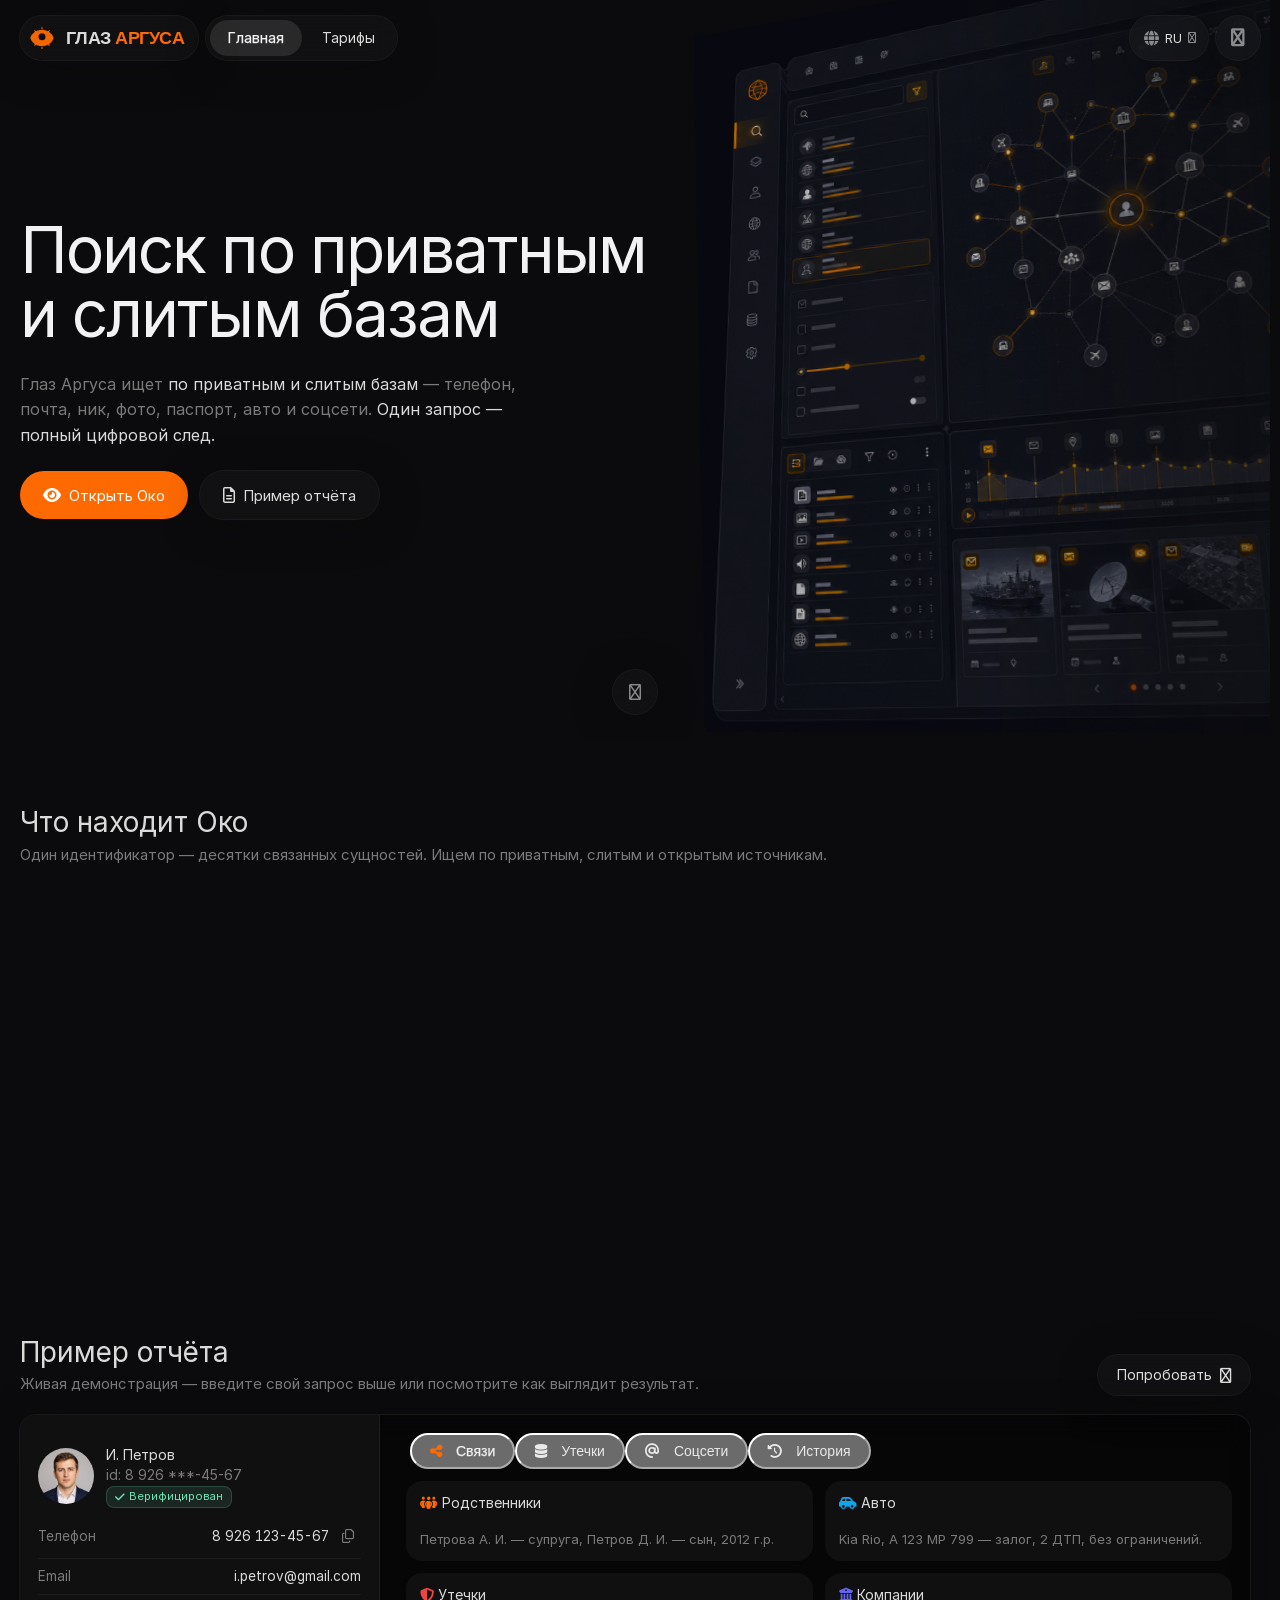
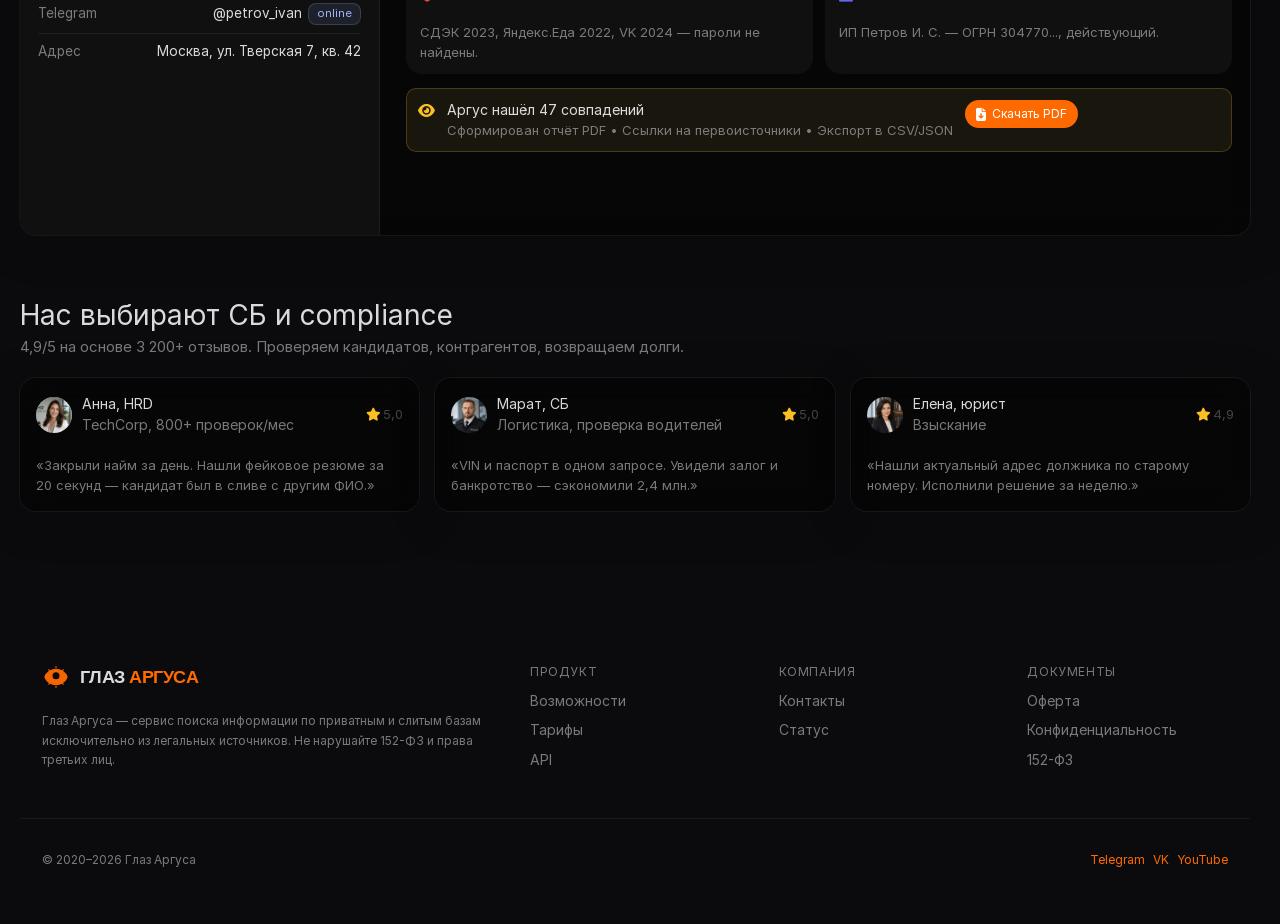
==== commit e523bc18: "убраны: Без сохранения 152-ФЗ, градиенты, Сканирование 27+полоска, секции Функционал/Тарифы/Как рабо" ====
--- a/index.html
+++ b/index.html
@@ -38,11 +38,9 @@
   --nd-logo-shadow:#ffd0a8;
   --nd-bg:#fffaf5;
 }
-:root[data-theme=light] .site-wrap{background:radial-gradient(1200px 600px at 70% -10%, rgba(255,106,0,.08), transparent 60%), linear-gradient(180deg, #fff 0%, #fffaf5 100%);}
-.site-wrap{min-height:100vh;background:radial-gradient(900px 600px at 70% -8%, rgba(255,106,0,.07), transparent 65%), var(--nd-bg);}
+.site-wrap{min-height:100vh;background:var(--nd-bg);}
 /* оранжевый акцентный градиент для hero highlight */
-.argus-accent{background:linear-gradient(90deg,#ff6a00 0%,#ff9a3d 50%,#ff6a00 100%);-webkit-background-clip:text;background-clip:text;color:transparent;}
-.argus-pill-orange{background:linear-gradient(135deg,#ff6a00,#ff8a2e);color:#fff;border:0;box-shadow:0 8px 24px rgba(255,106,0,.35);}
+.argus-pill-orange{background:#ff6a00;color:#fff;border:0;}
 .argus-grid{display:grid;gap:16px}
 .argus-kpi{display:flex;align-items:center;gap:14px}
 .argus-kpi b{font-size:28px;line-height:1;letter-spacing:-.02em}
@@ -61,8 +59,7 @@
 .hero-search{position:relative;display:flex;align-items:center;gap:10px;max-width:560px;margin-top:18px;padding:6px 6px 6px 14px;border-radius:999px;background:var(--nd-card-bg);box-shadow:var(--nd-card-shadow);backdrop-filter:blur(12px)}
 .hero-search input{flex:1;min-width:0;border:0;background:transparent;outline:0;font:14px var(--nd-font-sans);color:var(--nd-fg)}
 .hero-search input::placeholder{color:var(--nd-muted)}
-.hero-orb{position:absolute;right:6%;top:52%;width:420px;height:420px;pointer-events:none;opacity:.5;filter:blur(40px);background:radial-gradient(circle at 30% 30%, #ff9a3d 0%, #ff6a00 45%, transparent 72%);transform:translateY(-50%);animation:orbFloat 6s ease-in-out infinite}
-@keyframes orbFloat{0%,100%{transform:translateY(-50%) scale(1)}50%{transform:translateY(-54%) scale(1.03)}}
+50%{transform:translateY(-54%) scale(1.03)}}
 .argus-mono{font-family:var(--nd-font-mono);font-size:12px;letter-spacing:.02em}
 .nd-hero__visual .nd-app-menu{filter:hue-rotate(18deg) saturate(1.15);}
 :root[data-theme=light] .nd-hero__visual .nd-app-menu{filter:hue-rotate(18deg) saturate(1.2) brightness(1.05);}
@@ -83,8 +80,7 @@
 .typewriter{border-right:2px solid var(--nd-primary);animation:blink .9s step-end infinite}
 @keyframes blink{50%{border-color:transparent}}
 .fake-typing{font-family:var(--nd-font-mono);font-size:13px;line-height:1.7;white-space:pre-wrap}
-.scan-line{position:absolute;left:0;right:0;height:2px;background:linear-gradient(90deg,transparent,#ff6a00,transparent);animation:scan 2.2s linear infinite;opacity:.8}
-@keyframes scan{0%{top:0}100%{top:100%}}
+100%{top:100%}}
 </style>
 </head>
 <body>
@@ -113,7 +109,7 @@
 		</a>
 <nav class="nd-pill nd-tabs site-header__nav" aria-label="Разделы">
   <a class="nd-tab" href="index.html" aria-current="page" data-i18n="nav.home">Главная</a>
-    <a class="nd-tab" href="#pricing" data-i18n="nav.pricing">Тарифы</a>
+    <a class="nd-tab" href="mailto:hello@argus.eye" data-i18n="nav.pricing">Тарифы</a>
 </nav>
 		<span class="site-header__spacer"></span>
 <div class="nd-menu-wrap site-header__lang">
@@ -134,7 +130,6 @@
 <!-- ===== ВЕРХНЯЯ СЕКЦИЯ — СТРУКТУРА ШАБЛОНА СОХРАНЕНА ===== -->
 <section class="nd-hero nd-hero--mask-x nd-hero--full home-landing" style="min-height:min(92vh,max(640px,58vw))">
   <div class="nd-hero__visual" aria-hidden="true">
-    <div class="hero-orb"></div>
     <img data-theme-img="dark" class="nd-app-menu home-landing__app home-landing__app--dark" src="static/assets/prod_assets/app-menu-argus.png" width="840" height="653" alt="" decoding="async" fetchpriority="high" style="opacity:.85">
     <img data-theme-img="light" class="nd-app-menu home-landing__app home-landing__app--light" src="static/assets/prod_assets/app-menu-argus-light.png" width="840" height="653" alt="" decoding="async" loading="lazy" style="opacity:.9">
   </div>
@@ -143,11 +138,10 @@
       <h1 class="nd-hero__title" data-i18n="hero.title">Поиск по приватным и слитым базам</h1>
       <p class="nd-hero__lead" data-i18n="hero.lead">Глаз Аргуса ищет <span>по приватным и слитым базам</span> — телефон, почта, ник, фото, паспорт, авто и соцсети. <span>Один запрос — полный цифровой след.</span></p>
 <div class="nd-hero__actions" style="margin-top:22px">
-        <a class="nd-btn nd-btn--primary nd-btn--xl" href="#pricing" data-i18n="hero.cta1"><i class="fa-solid fa-eye"></i> Открыть Око</a>
+        <a class="nd-btn nd-btn--primary nd-btn--xl" href="mailto:hello@argus.eye" data-i18n="hero.cta1"><i class="fa-solid fa-eye"></i> Открыть Око</a>
         <a class="nd-btn nd-btn--bright nd-btn--xl" href="#demo" data-i18n="hero.cta2"><i class="fa-regular fa-file-lines"></i> Пример отчёта</a>
       </div>
-      <p class="argus-mono" style="margin-top:14px;color:var(--nd-muted)" data-i18n="hero.trust"><i class="fa-regular fa-shield-check" style="color:var(--nd-primary)"></i> Без сохранения запросов • Шифрование • Соответствие 152-ФЗ</p>
-    </div>
+</div>
   </div>
   <a class="nd-pill nd-iconpill home-landing__next" href="#capabilities" aria-label="Листать вниз"><i class="fa-regular fa-chevron-down"></i></a>
 </section>
@@ -170,12 +164,10 @@
 <!-- ДЕМО ОТЧЁТ -->
 <section class="home-section" id="demo">
   <div class="container">
-    <div class="nd-section-head nd-section-head--h2 nd-section-head--lg"><div class="nd-section-head__main"><h2 class="nd-section-head__title" data-i18n="sec.demo.t">Пример отчёта</h2><p class="nd-section-head__lead">Живая демонстрация — введите свой запрос выше или посмотрите как выглядит результат.</p></div><a class="nd-btn nd-btn--bright nd-btn--lg" href="#pricing">Попробовать <i class="fa-regular fa-arrow-right"></i></a></div>
+    <div class="nd-section-head nd-section-head--h2 nd-section-head--lg"><div class="nd-section-head__main"><h2 class="nd-section-head__title" data-i18n="sec.demo.t">Пример отчёта</h2><p class="nd-section-head__lead">Живая демонстрация — введите свой запрос выше или посмотрите как выглядит результат.</p></div><a class="nd-btn nd-btn--bright nd-btn--lg" href="mailto:hello@argus.eye">Попробовать <i class="fa-regular fa-arrow-right"></i></a></div>
     <div class="nd-card" style="padding:0;overflow:hidden;display:grid;grid-template-columns:360px 1fr;min-height:420px">
       <div style="background:var(--nd-surface-1);padding:18px;border-right:1px solid var(--nd-divider);position:relative;overflow:hidden">
-        <div class="scan-line"></div>
-        <div class="nd-badge nd-badge--orange" style="margin-bottom:12px"><i class="fa-solid fa-radar"></i> Сканирование… 27 источников</div>
-        <div style="display:flex;align-items:center;gap:12px;margin:12px 0 16px"><img src="static/avatars/avatar-demo.png" alt="" style="width:56px;height:56px;border-radius:50%;object-fit:cover"><div><div style="font-weight:700">И. Петров</div><div class="argus-mono" style="color:var(--nd-muted)">id: 8 926 ***-45-67</div><span class="nd-badge nd-badge--green"><i class="fa-solid fa-check"></i> Верифицирован</span></div></div>
+<div style="display:flex;align-items:center;gap:12px;margin:12px 0 16px"><img src="static/avatars/avatar-demo.png" alt="" style="width:56px;height:56px;border-radius:50%;object-fit:cover"><div><div style="font-weight:700">И. Петров</div><div class="argus-mono" style="color:var(--nd-muted)">id: 8 926 ***-45-67</div><span class="nd-badge nd-badge--green"><i class="fa-solid fa-check"></i> Верифицирован</span></div></div>
         <div class="nd-facts nd-facts--divided">
           <div class="nd-facts__row"><span class="nd-facts__label">Телефон</span><span class="nd-facts__value">8 926 123-45-67 <button class="nd-copy nd-copy--icon" data-copy="8 926 123-45-67"><i class="fa-regular fa-copy"></i></button></span></div>
           <div class="nd-facts__row"><span class="nd-facts__label">Email</span><span class="nd-facts__value">i.petrov@gmail.com</span></div>
@@ -185,84 +177,16 @@
         <div class="fake-typing" id="fakeTyping" style="margin-top:16px;color:var(--nd-muted)"></div>
       </div>
       <div style="padding:18px">
-        <div class="nd-tabs" style="margin-bottom:12px"><button class="nd-tab is-active" aria-current="page">Связи</button><button class="nd-tab">Утечки</button><button class="nd-tab">Соцсети</button><button class="nd-tab">История</button></div>
+        <div class="nd-tabs" style="margin-bottom:12px"><button class="nd-tab is-active" aria-current="page"><i class="fa-solid fa-share-nodes" style="margin-right:6px"></i>Связи</button><button class="nd-tab"><i class="fa-solid fa-database" style="margin-right:6px"></i>Утечки</button><button class="nd-tab"><i class="fa-solid fa-at" style="margin-right:6px"></i>Соцсети</button><button class="nd-tab"><i class="fa-solid fa-clock-rotate-left" style="margin-right:6px"></i>История</button></div>
         <div style="display:grid;grid-template-columns:1fr 1fr;gap:12px">
-          <div class="nd-card nd-card--sm" style="background:var(--nd-surface-1);box-shadow:none"><div style="font-weight:600;margin-bottom:6px"><i class="fa-regular fa-users" style="color:var(--nd-primary)"></i> Родственники</div><div class="nd-lead" style="font-size:13px">Петрова А. И. — супруга, Петров Д. И. — сын, 2012 г.р.</div></div>
-          <div class="nd-card nd-card--sm" style="background:var(--nd-surface-1);box-shadow:none"><div style="font-weight:600;margin-bottom:6px"><i class="fa-regular fa-car" style="color:var(--nd-primary)"></i> Авто</div><div class="nd-lead" style="font-size:13px">Kia Rio, А 123 МР 799 — залог, 2 ДТП, без ограничений.</div></div>
-          <div class="nd-card nd-card--sm" style="background:var(--nd-surface-1);box-shadow:none"><div style="font-weight:600;margin-bottom:6px"><i class="fa-regular fa-triangle-exclamation" style="color:var(--nd-orange)"></i> Утечки</div><div class="nd-lead" style="font-size:13px">СДЭК 2023, Яндекс.Еда 2022, VK 2024 — пароли не найдены.</div></div>
-          <div class="nd-card nd-card--sm" style="background:var(--nd-surface-1);box-shadow:none"><div style="font-weight:600;margin-bottom:6px"><i class="fa-regular fa-building" style="color:var(--nd-primary)"></i> Компании</div><div class="nd-lead" style="font-size:13px">ИП Петров И. С. — ОГРН 304770..., действующий.</div></div>
+          <div class="nd-card nd-card--sm" style="background:var(--nd-surface-1);box-shadow:none"><div style="font-weight:600;margin-bottom:6px"><i class="fa-solid fa-people-group" style="color:#ff6a00"></i> Родственники</div><div class="nd-lead" style="font-size:13px">Петрова А. И. — супруга, Петров Д. И. — сын, 2012 г.р.</div></div>
+          <div class="nd-card nd-card--sm" style="background:var(--nd-surface-1);box-shadow:none"><div style="font-weight:600;margin-bottom:6px"><i class="fa-solid fa-car-side" style="color:#0ea5e9"></i> Авто</div><div class="nd-lead" style="font-size:13px">Kia Rio, А 123 МР 799 — залог, 2 ДТП, без ограничений.</div></div>
+          <div class="nd-card nd-card--sm" style="background:var(--nd-surface-1);box-shadow:none"><div style="font-weight:600;margin-bottom:6px"><i class="fa-solid fa-shield-halved" style="color:#ef4444"></i> Утечки</div><div class="nd-lead" style="font-size:13px">СДЭК 2023, Яндекс.Еда 2022, VK 2024 — пароли не найдены.</div></div>
+          <div class="nd-card nd-card--sm" style="background:var(--nd-surface-1);box-shadow:none"><div style="font-weight:600;margin-bottom:6px"><i class="fa-solid fa-building-columns" style="color:#6366f1"></i> Компании</div><div class="nd-lead" style="font-size:13px">ИП Петров И. С. — ОГРН 304770..., действующий.</div></div>
         </div>
-        <div class="nd-callout nd-callout--yellow" style="margin-top:14px"><i class="fa-solid fa-eye"></i><div><b>Аргус нашёл 47 совпадений</b><div class="nd-lead" style="font-size:13px">Сформирован отчёт PDF • Ссылки на первоисточники • Экспорт в CSV/JSON</div></div><a class="nd-btn nd-btn--primary nd-btn--sm" href="#pricing">Скачать PDF</a></div>
+        <div class="nd-callout nd-callout--yellow" style="margin-top:14px"><i class="fa-solid fa-eye"></i><div><b>Аргус нашёл 47 совпадений</b><div class="nd-lead" style="font-size:13px">Сформирован отчёт PDF • Ссылки на первоисточники • Экспорт в CSV/JSON</div></div><a class="nd-btn nd-btn--primary nd-btn--sm" href="mailto:hello@argus.eye" style="gap:6px"><i class="fa-solid fa-file-arrow-down"></i> Скачать PDF</a></div>
       </div>
     </div>
-  </div>
-</section>
-
-<!-- BENTO ФУНКЦИОНАЛ -->
-<section class="home-section">
-  <div class="container">
-    <div class="nd-section-head nd-section-head--h2 nd-section-head--lg"><div class="nd-section-head__main"><h2 class="nd-section-head__title" data-i18n="sec.func.t">Функционал</h2></div></div>
-    <div class="home-bento">
-      <a class="home-bento__tile home-bento__tile--menu" href="#pricing" style="min-height:300px;position:relative;overflow:hidden">
-        <span class="home-bento__shot" aria-hidden="true" style="position:absolute;inset:12px 12px auto 12px;height:140px;background:var(--nd-surface-1);border:1px solid var(--nd-border);border-radius:12px;display:grid;place-items:center">
-          <span class="nd-search" style="width:90%;max-width:420px"><i class="fa-regular fa-magnifying-glass"></i><span style="flex:1;text-align:left;color:var(--nd-muted)">8 926 123-45-67</span><span class="nd-badge nd-badge--orange">Найти</span></span>
-        </span>
-        <span class="home-bento__body" style="margin-top:150px">
-          <h3 class="home-bento__title">Всё в одном запросе</h3><span class="home-bento__text">Умный поиск по всем базам: телефон, почта, ник, фото, гео — один вход, все связи.</span><span class="home-bento__link">Попробовать <i class="fa-regular fa-arrow-right"></i></span>
-        </span>
-      </a>
-      <a class="home-bento__tile home-bento__tile--lua" href="#pricing" style="background:var(--nd-card-bg)">
-        <code class="nd-lua-example home-bento__code">curl -X POST https://api.argus.eye/v1/search \
-  -H "Authorization: Bearer $ARGUS_KEY" \
-  -H "Content-Type: application/json" \
-  -d '{
-    "query": "8 926 123-45-67",
-    "sources": ["leaks","osint","private"],
-    "deep": true
-  }'
-# → { "found": 47, "time": 0.64 }</code>
-        <span class="home-bento__body"><h3 class="home-bento__title">API и расширения</h3><span class="home-bento__text">Готовый REST API, вебхуки, бот для Telegram и плагин для Chrome.</span><span class="home-bento__link">Документация <i class="fa-regular fa-arrow-up-right"></i></span></span>
-      </a>
-      <a class="home-bento__tile" href="#pricing">
-        <span class="home-bento__panel" style="gap:8px">
-          <span class="home-bento__row"><span class="home-bento__icon" style="background:rgba(255,106,0,.12);color:var(--nd-primary);display:grid;place-items:center;border-radius:8px;width:32px;height:32px"><i class="fa-regular fa-shield-halved"></i></span><span class="home-bento__name">Приватные базы</span><span class="market-stars market-stars--sm"><i class="fa-solid fa-star is-on"></i><span class="market-stars__value">4,9</span></span><b class="home-bento__value">27k</b></span>
-          <span class="home-bento__row"><span class="home-bento__icon" style="background:rgba(34,197,94,.12);color:var(--nd-green);display:grid;place-items:center;border-radius:8px;width:32px;height:32px"><i class="fa-regular fa-lock-open"></i></span><span class="home-bento__name">Слитые базы</span><span class="market-stars market-stars--sm"><i class="fa-solid fa-star is-on"></i><span class="market-stars__value">5,0</span></span><b class="home-bento__value">14 млрд</b></span>
-          <span class="home-bento__row"><span class="home-bento__icon" style="background:rgba(59,130,246,.12);color:var(--nd-blue);display:grid;place-items:center;border-radius:8px;width:32px;height:32px"><i class="fa-regular fa-globe"></i></span><span class="home-bento__name">OSINT-источники</span><span class="market-stars market-stars--sm"><i class="fa-solid fa-star is-on"></i><span class="market-stars__value">4,8</span></span><b class="home-bento__value">1,8k</b></span>
-        </span>
-        <span class="home-bento__body"><h3 class="home-bento__title">Маркет данных</h3><span class="home-bento__text">Подключайте новые базы в один клик — или монетизируйте свои.</span><span class="home-bento__link">Открыть маркет <i class="fa-regular fa-arrow-right"></i></span></span>
-      </a>
-      <a class="home-bento__tile" href="mailto:hello@argus.eye">
-        <span class="home-bento__panel">
-          <span class="home-bento__row home-bento__row--plain"><span class="home-bento__icon" style="width:28px;height:28px;display:grid;place-items:center;background:var(--nd-primary-soft);color:var(--nd-primary);border-radius:8px"><i class="fa-regular fa-eye"></i></span><span class="home-bento__name">Глаз Аргуса</span><b class="home-bento__value">от 490 ₽</b></span>
-          <span class="home-bento__actions"><span class="nd-chip nd-chip--outline home-bento__chip"><i class="fa-regular fa-bolt"></i><span class="nd-chip__text">100 запросов</span></span><span class="nd-chip nd-chip--outline home-bento__chip"><i class="fa-regular fa-infinity"></i><span class="nd-chip__text">Без лимитов</span></span></span>
-        </span>
-        <span class="home-bento__body"><h3 class="home-bento__title">Всё в личном кабинете</h3><span class="home-bento__text">История поисков, PDF-отчёты, API-ключи и управление доступом — без ожидания.</span><span class="home-bento__link">Личный кабинет <i class="fa-regular fa-arrow-right"></i></span></span>
-      </a>
-    </div>
-  </div>
-</section>
-
-<!-- ТАРИФЫ -->
-<section class="home-section" id="pricing">
-  <div class="container">
-    <div class="nd-section-head nd-section-head--h2 nd-section-head--lg"><div class="nd-section-head__main"><h2 class="nd-section-head__title" data-i18n="sec.pricing.t">Тарифы</h2><p class="nd-section-head__lead">Оплата за результат — без подписок и скрытых условий. Есть бесплатный тест на 3 запроса.</p></div></div>
-    <div style="display:grid;grid-template-columns:repeat(3,1fr);gap:16px">
-      <div class="nd-card price-card"><div class="nd-badge">Старт</div><div style="margin:10px 0 6px;font-size:32px;font-weight:800">490 ₽ <span style="font-size:13px;font-weight:400;color:var(--nd-muted)">/ 100 запросов</span></div><div class="nd-lead" style="font-size:13px">Для проверки контрагентов и разовых задач.</div><ul style="list-style:none;padding:0;display:grid;gap:8px;margin:14px 0"><li><i class="fa-regular fa-check" style="color:var(--nd-green)"></i> Поиск по телефону, почте, нику</li><li><i class="fa-regular fa-check" style="color:var(--nd-green)"></i> Слитые базы</li><li><i class="fa-regular fa-check" style="color:var(--nd-green)"></i> PDF-отчёт</li><li class="nd-muted"><i class="fa-regular fa-xmark"></i> Без API и фото-поиска</li></ul><a class="nd-btn nd-btn--bright nd-btn--lg nd-btn--block" href="mailto:hello@argus.eye">Выбрать Старт</a></div>
-      <div class="nd-card price-card is-best"><div class="nd-badge nd-badge--orange">Популярный</div><div style="margin:10px 0 6px;font-size:32px;font-weight:800">1 490 ₽ <span style="font-size:13px;font-weight:400;color:var(--nd-muted)">/ 500 запросов</span></div><div class="nd-lead" style="font-size:13px">Для HR, СБ и частных детективов.</div><ul style="list-style:none;padding:0;display:grid;gap:8px;margin:14px 0"><li><i class="fa-regular fa-check" style="color:var(--nd-green)"></i> Всё из «Старт» + приватные базы</li><li><i class="fa-regular fa-check" style="color:var(--nd-green)"></i> Поиск по фото и гео</li><li><i class="fa-regular fa-check" style="color:var(--nd-green)"></i> API + вебхуки + бот</li><li><i class="fa-regular fa-check" style="color:var(--nd-green)"></i> Экспорт CSV/JSON, история</li></ul><a class="nd-btn nd-btn--primary nd-btn--lg nd-btn--block" href="mailto:hello@argus.eye">Выбрать Профи</a><div class="argus-mono" style="text-align:center;margin-top:8px;color:var(--nd-muted)">Экономия 38% • Продление в 1 клик</div></div>
-      <div class="nd-card price-card"><div class="nd-badge">Макс</div><div style="margin:10px 0 6px;font-size:32px;font-weight:800">4 900 ₽ <span style="font-size:13px;font-weight:400;color:var(--nd-muted)">/ безлимит 30 дней</span></div><div class="nd-lead" style="font-size:13px">Для команд и колл-центров.</div><ul style="list-style:none;padding:0;display:grid;gap:8px;margin:14px 0"><li><i class="fa-regular fa-check" style="color:var(--nd-green)"></i> Безлимит, до 10 ключей</li><li><i class="fa-regular fa-check" style="color:var(--nd-green)"></i> Приоритет 0,4с, 99,9% SLA</li><li><i class="fa-regular fa-check" style="color:var(--nd-green)"></i> SSO, аудит, выделенный менеджер</li><li><i class="fa-regular fa-check" style="color:var(--nd-green)"></i> Кастомные источники</li></ul><a class="nd-btn nd-btn--bright nd-btn--lg nd-btn--block" href="mailto:hello@argus.eye">Выбрать Макс</a></div>
-    </div>
-  </div>
-</section>
-
-<!-- КАК РАБОТАЕТ -->
-<section class="home-section">
-  <div class="container">
-    <div class="nd-section-head nd-section-head--h2 nd-section-head--lg"><div class="nd-section-head__main"><h2 class="nd-section-head__title" data-i18n="sec.how.t">Как это работает</h2><p class="nd-section-head__lead">Три шага от запроса до досье с источниками и оценкой риска.</p></div></div>
-    <ol class="argus-steps stagger">
-      <li class="nd-card"><h3 class="nd-h3" style="padding-right:40px"><i class="fa-regular fa-magnifying-glass" style="color:var(--nd-primary)"></i> Введите что знаете</h3><p class="nd-lead" style="font-size:13px">Телефон, email, ник, фото, ФИО, адрес или авто. Можно вставить фрагмент переписки — ИИ вытащит идентификаторы.</p><div class="nd-badge nd-badge--muted">Шаг 1</div></li>
-      <li class="nd-card"><h3 class="nd-h3" style="padding-right:40px"><i class="fa-regular fa-radar" style="color:var(--nd-primary)"></i> Аргус сканирует</h3><p class="nd-lead" style="font-size:13px">Параллельный поиск по приватным базам, нормализация, дедупликация и граф связей за секунды.</p><div class="nd-badge nd-badge--muted">Шаг 2</div></li>
-      <li class="nd-card"><h3 class="nd-h3" style="padding-right:40px"><i class="fa-regular fa-file-shield" style="color:var(--nd-primary)"></i> Получите отчёт</h3><p class="nd-lead" style="font-size:13px">PDF/JSON с источниками, уровнем доверия, риском и рекомендациями. Поделитесь ссылкой или по API.</p><div class="nd-badge nd-badge--muted">Шаг 3</div></li>
-    </ol>
   </div>
 </section>
 
@@ -278,32 +202,6 @@
   </div>
 </section>
 
-<!-- FAQ -->
-<section class="home-section">
-  <div class="container" style="max-width:900px">
-    <div class="nd-section-head nd-section-head--h2 nd-section-head--lg"><div class="nd-section-head__main"><h2 class="nd-section-head__title" data-i18n="sec.faq.t">Частые вопросы</h2></div></div>
-    <div class="text nd-accordions" style="max-width:none">
-      <details><summary>Это законно?</summary><p>Мы агрегируем только открытые, слитые и приватные базы, к которым у нас есть лицензионный доступ. Вы получаете уже опубликованные данные. Использование — под вашу ответственность и в рамках 152-ФЗ.</p></details>
-      <details><summary>Откуда берутся приватные базы?</summary><p>Партнёрства с брокерами данных, верификация контрагентов, маркетплейсы и OSINT. Каждая запись имеет источник и дату — вы видите, откуда факт.</p></details>
-      <details><summary>Хранятся ли мои запросы?</summary><p>Нет. Запросы не логируются в открытом виде, отчёты хранятся только в вашем кабинете и удаляются по кнопке. Логи — только хеши для биллинга.</p></details>
-      <details><summary>Можно подключить свои базы?</summary><p>Да, на тарифе Макс — загрузите CSV/БД по API, настроим нормализацию и граф. Вы сами решаете, кому открыть доступ.</p></details>
-      <details><summary>Есть ли API для автоматизации?</summary><p>Да, REST, вебхуки и SDK для Python/Node. До 120 RPS на Макс, 99,9% SLA.</p></details>
-    </div>
-  </div>
-</section>
-
-<!-- CTA -->
-<section class="home-section">
-  <div class="container">
-    <div class="nd-card" style="text-align:center;padding:32px;background:linear-gradient(135deg, rgba(255,106,0,.10), rgba(255,106,0,.02)), var(--nd-card-bg);border:1px solid rgba(255,106,0,.18)">
-
-      <h2 style="font-size:32px;font-weight:800;letter-spacing:-.02em;margin:14px 0 8px" data-i18n="sec.cta.t">Откройте Око Аргуса сегодня</h2>
-      <p class="nd-lead" style="max-width:600px;margin:0 auto 18px"><span data-i18n="sec.cta.p">3 бесплатных запроса при регистрации • Отмена в любой момент • Поддержка 24/7</span></p>
-      <div style="display:flex;gap:12px;justify-content:center;flex-wrap:wrap"><a class="nd-btn nd-btn--primary nd-btn--xl" href="mailto:hello@argus.eye"><i class="fa-solid fa-bolt"></i> Начать бесплатно</a><a class="nd-btn nd-btn--bright nd-btn--xl" href="mailto:hello@argus.eye"><i class="fa-regular fa-message"></i> Связаться с нами</a></div>
-      <div class="argus-mono" style="margin-top:14px;color:var(--nd-muted)"><i class="fa-regular fa-lock"></i> Шифрование • <i class="fa-regular fa-shield-check"></i> 152-ФЗ • <i class="fa-regular fa-clock"></i> Ответ < 5 мин</div>
-    </div>
-  </div>
-</section>
 </div>
         </div>
 <footer class="site-footer">
@@ -316,7 +214,7 @@
 			<p class="site-footer__disclaimer" data-i18n="footer.disc">Глаз Аргуса — сервис поиска информации по приватным и слитым базам исключительно из легальных источников. Не нарушайте 152-ФЗ и права третьих лиц.</p>
 		</div>
 		<div class="site-footer__cols">
-			<nav class="site-footer__col" aria-label="Продукт"><h4>Продукт</h4><a href="#capabilities">Возможности</a><a href="#pricing">Тарифы</a><a href="#pricing">API</a></nav>
+			<nav class="site-footer__col" aria-label="Продукт"><h4>Продукт</h4><a href="#capabilities">Возможности</a><a href="mailto:hello@argus.eye">Тарифы</a><a href="mailto:hello@argus.eye">API</a></nav>
 			<nav class="site-footer__col" aria-label="Компания"><h4>Компания</h4><a href="mailto:hello@argus.eye">Контакты</a><a href="#">Статус</a></nav>
 			<nav class="site-footer__col" aria-label="Документы"><h4>Документы</h4><a href="#">Оферта</a><a href="#">Конфиденциальность</a><a href="#">152-ФЗ</a></nav>
 		</div>
@@ -356,7 +254,7 @@
  ru:{
   "nav.home":"Главная","nav.pricing":"Тарифы",
   "hero.title":"Поиск по приватным и слитым базам","hero.lead":"Глаз Аргуса ищет <span>по приватным и слитым базам</span> — телефон, почта, ник, фото, паспорт, авто и соцсети. <span>Один запрос — полный цифровой след.</span>",
-  "hero.cta1":"Открыть Око","hero.cta2":"Пример отчёта","hero.trust":"Без сохранения запросов • Шифрование • Соответствие 152-ФЗ",
+  "hero.cta1":"Открыть Око","hero.cta2":"Пример отчёта",
   "sec.cap.title":"Что находит Око","sec.cap.lead":"Один идентификатор — десятки связанных сущностей. Ищем по приватным, слитым и открытым источникам.",
   "sec.demo.t":"Пример отчёта","sec.demo.lead":"Живая демонстрация — посмотрите как выглядит результат.",
   "sec.demo.try":"Попробовать","sec.func.t":"Функционал","sec.pricing.t":"Тарифы","sec.pricing.lead":"Оплата за результат — без подписок и скрытых условий. Есть бесплатный тест на 3 запроса.",
@@ -368,7 +266,7 @@
  en:{
   "nav.home":"Home","nav.pricing":"Pricing",
   "hero.title":"Private & leaked databases search","hero.lead":"Argus Eye searches <span>private and leaked databases</span> — phone, email, nickname, photo, ID, vehicle and socials. <span>One query — full digital footprint.</span>",
-  "hero.cta1":"Open the Eye","hero.cta2":"Sample report","hero.trust":"No query logging • Encrypted • GDPR compliant",
+  "hero.cta1":"Open the Eye","hero.cta2":"Sample report",
   "sec.cap.title":"What the Eye finds","sec.cap.lead":"One identifier — dozens of linked entities. We search private, leaked and open sources.",
   "sec.demo.t":"Sample report","sec.demo.lead":"Live demo — see what the result looks like.",
   "sec.demo.try":"Try it","sec.func.t":"Features","sec.pricing.t":"Pricing","sec.pricing.lead":"Pay for result — no subscriptions, no hidden fees. 3 free trial queries.",
@@ -379,24 +277,48 @@
  }
 };
 function applyLang(lang){
+ const dict=i18n[lang]||i18n.ru;
  document.documentElement.lang=lang;
- localStorage.setItem('argus_lang',lang);
+ try{localStorage.setItem('argus_lang',lang);}catch(e){}
+ // обновить кнопки языка
  document.querySelectorAll('[data-lang]').forEach(b=>{
-   const is=b.dataset.lang===lang;
-   b.setAttribute('aria-checked', String(is));
+   const on=b.dataset.lang===lang;
+   b.setAttribute('aria-checked', String(on));
+   b.setAttribute('aria-selected', String(on));
+   b.classList.toggle('is-active', on);
  });
- document.querySelector('.site-header__lang-btn .nd-menu-toggle__label').textContent=lang.toUpperCase();
- const d=i18n[lang]||i18n.ru;
+ const lab=document.querySelector('.site-header__lang-btn .nd-menu-toggle__label');
+ if(lab) lab.textContent=lang.toUpperCase();
+ // перевод по data-i18n
  document.querySelectorAll('[data-i18n]').forEach(el=>{
    const k=el.dataset.i18n;
-   if(d[k]!=null) el.innerHTML=d[k];
+   if(dict[k]!=null) el.innerHTML=dict[k];
  });
  document.title = lang==='en' ? 'Argus Eye — private & leaked databases search' : 'Глаз Аргуса — ищет информацию по приватным и слитым базам';
+ // закрыть меню языка корректно (поддерживаем обе системы меню)
  const menu=document.getElementById('site-menu-lang');
- if(menu) menu.dataset.open='false', menu.inert=true;
- document.querySelector('[data-menu-toggle="site-menu-lang"]')?.setAttribute('aria-expanded','false');
+ if(menu){
+   menu.dataset.open='false';
+   menu.hidden=false;
+   try{menu.inert=true;}catch(e){}
+   menu.style.display='none';
+   setTimeout(()=>{menu.style.display='';}, 300);
+ }
+ document.querySelectorAll('[data-menu-toggle="site-menu-lang"]').forEach(btn=>btn.setAttribute('aria-expanded','false'));
+ // toast для наглядности
+ try{
+   document.dispatchEvent(new CustomEvent('site:toast',{detail:{text: lang==='en' ? 'Language: English' : 'Язык: Русский'}}));
+ }catch(e){}
 }
-document.querySelectorAll('[data-lang]').forEach(b=>b.addEventListener('click',()=>applyLang(b.dataset.lang)));
-applyLang(localStorage.getItem('argus_lang')||'ru');
+// делегирование + прямой обработчик
+document.addEventListener('click', (e)=>{
+ const btn=e.target.closest('[data-lang]');
+ if(!btn) return;
+ e.preventDefault();
+ applyLang(btn.dataset.lang);
+});
+document.querySelectorAll('[data-lang]').forEach(b=>b.addEventListener('click',(e)=>{e.preventDefault(); applyLang(b.dataset.lang);}));
+// init
+applyLang(localStorage.getItem('argus_lang')||document.documentElement.lang||'ru');
 </script>
 </body></html>
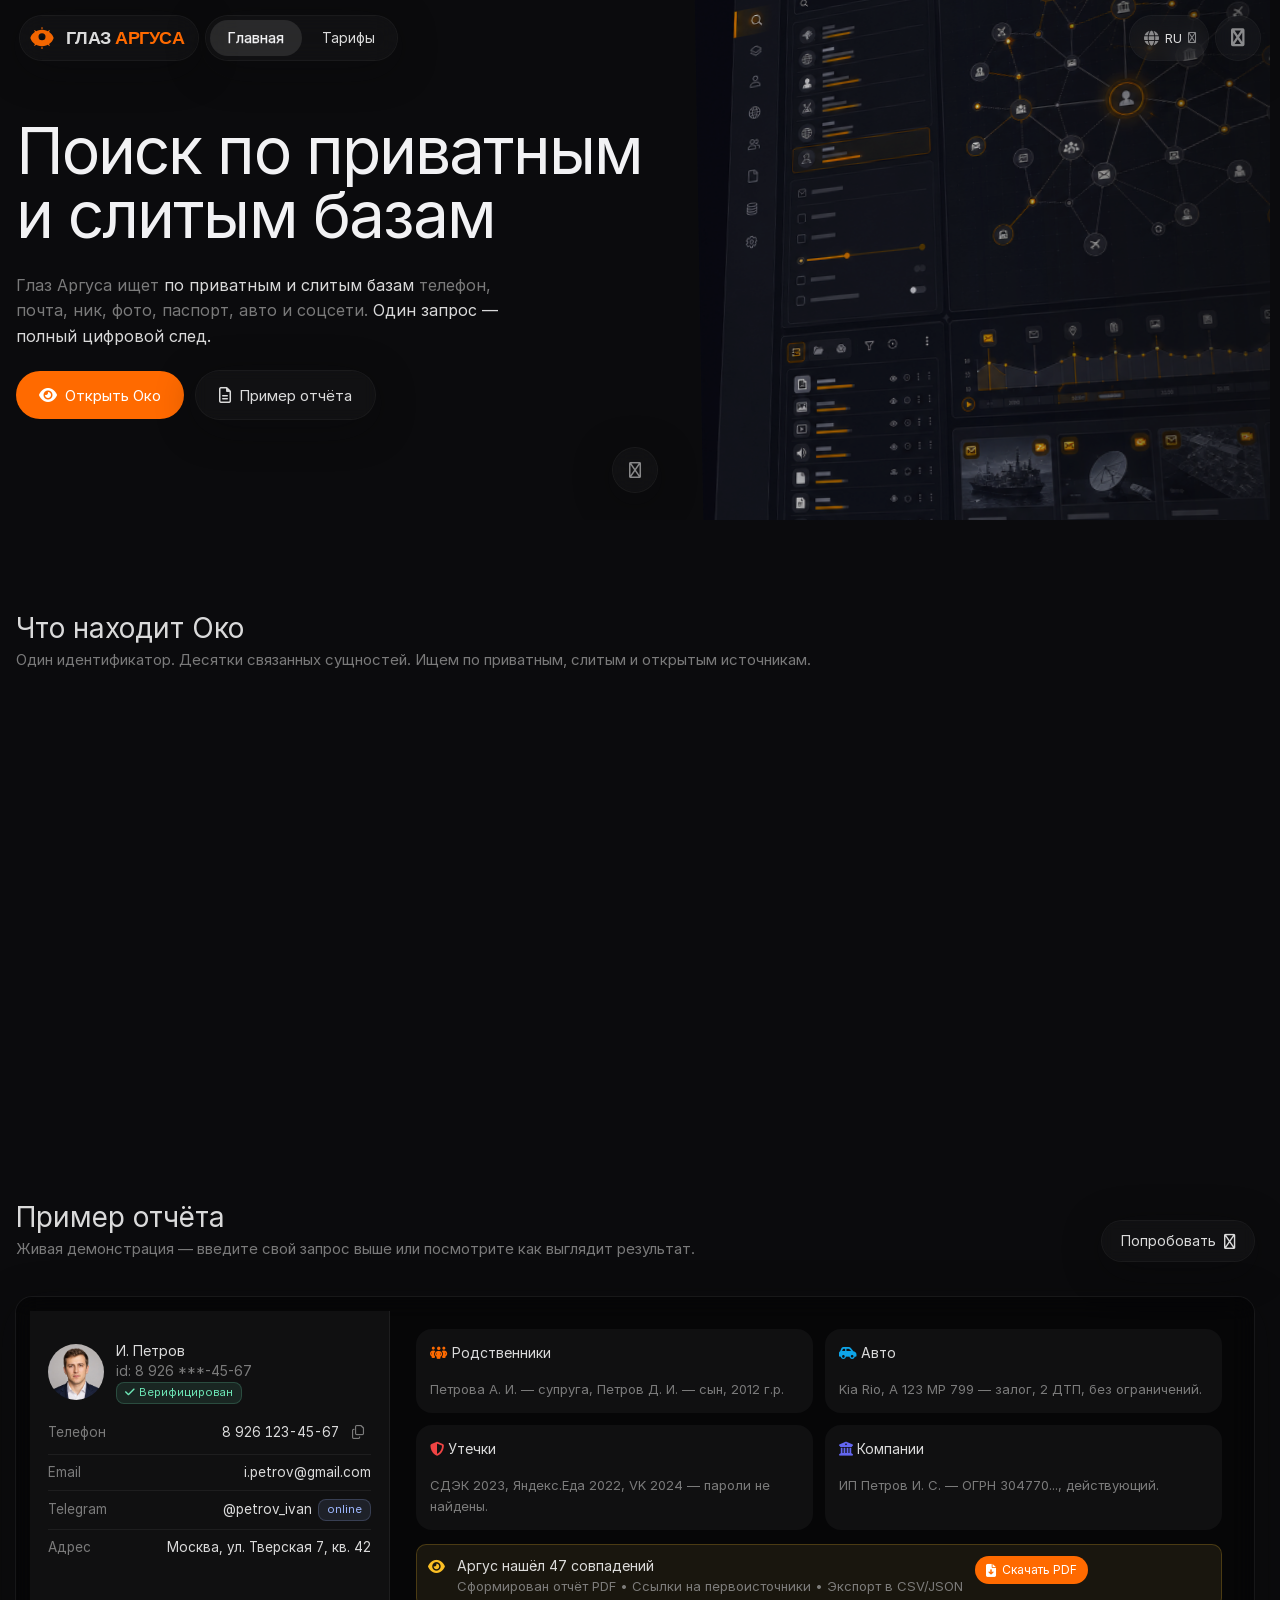
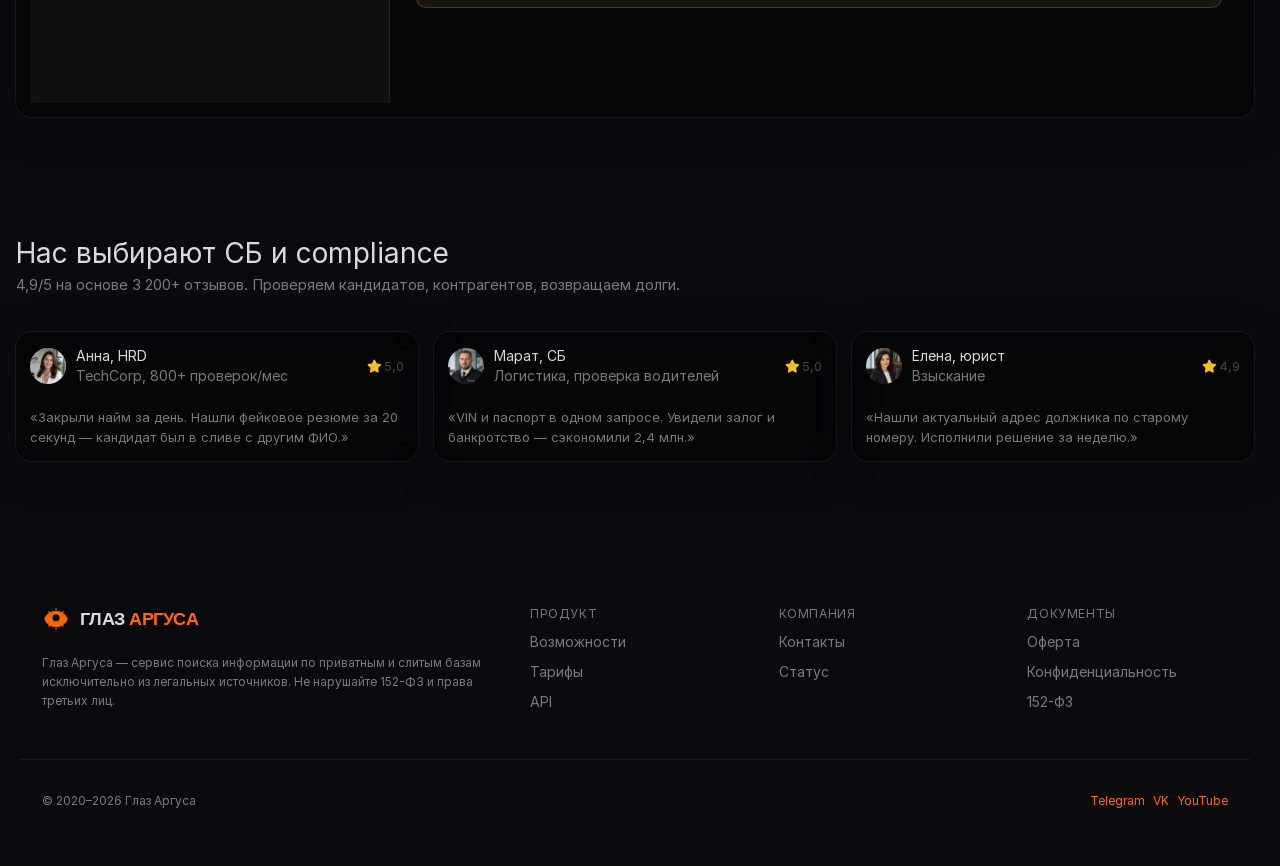
==== commit 38b92a76: "фикс: компактные отступы, убраны табы Связи/Утечки/Соцсети/История из отчёта, убраны длинные тире в " ====
--- a/index.html
+++ b/index.html
@@ -39,6 +39,15 @@
   --nd-bg:#fffaf5;
 }
 .site-wrap{min-height:100vh;background:var(--nd-bg);}
+.home-section{padding:28px 0 !important;}
+.nd-hero--full{padding-top:32px !important; padding-bottom:20px !important; min-height:520px !important;}
+.nd-hero__inner{padding-top:18px !important; padding-bottom:12px !important;}
+.nd-section-head{margin-bottom:16px !important;}
+.nd-cards{gap:12px !important;}
+.nd-card{padding:14px !important;}
+.container{padding-left:16px !important; padding-right:16px !important;}
+.site-footer{padding-top:20px !important;}
+
 /* оранжевый акцентный градиент для hero highlight */
 .argus-pill-orange{background:#ff6a00;color:#fff;border:0;}
 .argus-grid{display:grid;gap:16px}
@@ -136,7 +145,7 @@
   <div class="container nd-hero__inner">
     <div class="nd-hero__content" style="max-width:680px">
       <h1 class="nd-hero__title" data-i18n="hero.title">Поиск по приватным и слитым базам</h1>
-      <p class="nd-hero__lead" data-i18n="hero.lead">Глаз Аргуса ищет <span>по приватным и слитым базам</span> — телефон, почта, ник, фото, паспорт, авто и соцсети. <span>Один запрос — полный цифровой след.</span></p>
+      <p class="nd-hero__lead" data-i18n="hero.lead">Глаз Аргуса ищет <span>по приватным и слитым базам</span> телефон, почта, ник, фото, паспорт, авто и соцсети. <span>Один запрос — полный цифровой след.</span></p>
 <div class="nd-hero__actions" style="margin-top:22px">
         <a class="nd-btn nd-btn--primary nd-btn--xl" href="mailto:hello@argus.eye" data-i18n="hero.cta1"><i class="fa-solid fa-eye"></i> Открыть Око</a>
         <a class="nd-btn nd-btn--bright nd-btn--xl" href="#demo" data-i18n="hero.cta2"><i class="fa-regular fa-file-lines"></i> Пример отчёта</a>
@@ -149,7 +158,7 @@
 <!-- ЧТО ИЩЕМ -->
 <section class="home-section" id="capabilities">
   <div class="container">
-    <div class="nd-section-head nd-section-head--h2 nd-section-head--lg"><div class="nd-section-head__main"><div class="nd-section-head__titlerow"><h2 class="nd-section-head__title" data-i18n="sec.cap.title">Что находит Око</h2></div><p class="nd-section-head__lead" data-i18n="sec.cap.lead">Один идентификатор — десятки связанных сущностей. Ищем по приватным, слитым и открытым источникам.</p></div></div>
+    <div class="nd-section-head nd-section-head--h2 nd-section-head--lg"><div class="nd-section-head__main"><div class="nd-section-head__titlerow"><h2 class="nd-section-head__title" data-i18n="sec.cap.title">Что находит Око</h2></div><p class="nd-section-head__lead" data-i18n="sec.cap.lead">Один идентификатор. Десятки связанных сущностей. Ищем по приватным, слитым и открытым источникам.</p></div></div>
     <div class="nd-cards stagger" style="--cols:3">
       <div class="nd-card"><div class="nd-card__head"><span class="nd-mark nd-mark--orange"><i class="fa-solid fa-phone"></i></span><span class="nd-badge nd-badge--orange">хит</span></div><h3 class="nd-h3">Телефон</h3><p class="nd-lead" style="font-size:13px">ФИО, оператор, регион, мессенджеры, слитые заказы, карты лояльности, соцсети по номеру.</p><div class="nd-tags"><span class="nd-chip nd-chip--sm">пробив</span><span class="nd-chip nd-chip--sm">Telegram</span><span class="nd-chip nd-chip--sm">WhatsApp</span></div></div>
       <div class="nd-card"><div class="nd-card__head"><span class="nd-mark nd-mark--blue"><i class="fa-solid fa-envelope"></i></span></div><h3 class="nd-h3">Почта и логин</h3><p class="nd-lead" style="font-size:13px">Утечки паролей, HaveIBeenPwned, форумы, регистрации, связанные телефоны и профили.</p><div class="nd-tags"><span class="nd-chip nd-chip--sm">утечки</span><span class="nd-chip nd-chip--sm">пароли</span><span class="nd-chip nd-chip--sm">OSINT</span></div></div>
@@ -177,8 +186,7 @@
         <div class="fake-typing" id="fakeTyping" style="margin-top:16px;color:var(--nd-muted)"></div>
       </div>
       <div style="padding:18px">
-        <div class="nd-tabs" style="margin-bottom:12px"><button class="nd-tab is-active" aria-current="page"><i class="fa-solid fa-share-nodes" style="margin-right:6px"></i>Связи</button><button class="nd-tab"><i class="fa-solid fa-database" style="margin-right:6px"></i>Утечки</button><button class="nd-tab"><i class="fa-solid fa-at" style="margin-right:6px"></i>Соцсети</button><button class="nd-tab"><i class="fa-solid fa-clock-rotate-left" style="margin-right:6px"></i>История</button></div>
-        <div style="display:grid;grid-template-columns:1fr 1fr;gap:12px">
+<div style="display:grid;grid-template-columns:1fr 1fr;gap:12px">
           <div class="nd-card nd-card--sm" style="background:var(--nd-surface-1);box-shadow:none"><div style="font-weight:600;margin-bottom:6px"><i class="fa-solid fa-people-group" style="color:#ff6a00"></i> Родственники</div><div class="nd-lead" style="font-size:13px">Петрова А. И. — супруга, Петров Д. И. — сын, 2012 г.р.</div></div>
           <div class="nd-card nd-card--sm" style="background:var(--nd-surface-1);box-shadow:none"><div style="font-weight:600;margin-bottom:6px"><i class="fa-solid fa-car-side" style="color:#0ea5e9"></i> Авто</div><div class="nd-lead" style="font-size:13px">Kia Rio, А 123 МР 799 — залог, 2 ДТП, без ограничений.</div></div>
           <div class="nd-card nd-card--sm" style="background:var(--nd-surface-1);box-shadow:none"><div style="font-weight:600;margin-bottom:6px"><i class="fa-solid fa-shield-halved" style="color:#ef4444"></i> Утечки</div><div class="nd-lead" style="font-size:13px">СДЭК 2023, Яндекс.Еда 2022, VK 2024 — пароли не найдены.</div></div>
@@ -253,9 +261,9 @@
 const i18n={
  ru:{
   "nav.home":"Главная","nav.pricing":"Тарифы",
-  "hero.title":"Поиск по приватным и слитым базам","hero.lead":"Глаз Аргуса ищет <span>по приватным и слитым базам</span> — телефон, почта, ник, фото, паспорт, авто и соцсети. <span>Один запрос — полный цифровой след.</span>",
+  "hero.title":"Поиск по приватным и слитым базам","hero.lead":"Глаз Аргуса ищет <span>по приватным и слитым базам</span> телефон, почта, ник, фото, паспорт, авто и соцсети. <span>Один запрос — полный цифровой след.</span>",
   "hero.cta1":"Открыть Око","hero.cta2":"Пример отчёта",
-  "sec.cap.title":"Что находит Око","sec.cap.lead":"Один идентификатор — десятки связанных сущностей. Ищем по приватным, слитым и открытым источникам.",
+  "sec.cap.title":"Что находит Око","sec.cap.lead":"Один идентификатор. Десятки связанных сущностей. Ищем по приватным, слитым и открытым источникам.",
   "sec.demo.t":"Пример отчёта","sec.demo.lead":"Живая демонстрация — посмотрите как выглядит результат.",
   "sec.demo.try":"Попробовать","sec.func.t":"Функционал","sec.pricing.t":"Тарифы","sec.pricing.lead":"Оплата за результат — без подписок и скрытых условий. Есть бесплатный тест на 3 запроса.",
   "sec.how.t":"Как это работает","sec.how.lead":"Три шага от запроса до досье с источниками и оценкой риска.",
@@ -265,9 +273,9 @@
  },
  en:{
   "nav.home":"Home","nav.pricing":"Pricing",
-  "hero.title":"Private & leaked databases search","hero.lead":"Argus Eye searches <span>private and leaked databases</span> — phone, email, nickname, photo, ID, vehicle and socials. <span>One query — full digital footprint.</span>",
+  "hero.title":"Private & leaked databases search","hero.lead":"Argus Eye searches <span>private and leaked databases</span> phone, email, nickname, photo, ID, vehicle and socials. <span>One query — full digital footprint.</span>",
   "hero.cta1":"Open the Eye","hero.cta2":"Sample report",
-  "sec.cap.title":"What the Eye finds","sec.cap.lead":"One identifier — dozens of linked entities. We search private, leaked and open sources.",
+  "sec.cap.title":"What the Eye finds","sec.cap.lead":"One identifier. Dozens of linked entities. We search private, leaked and open sources.",
   "sec.demo.t":"Sample report","sec.demo.lead":"Live demo — see what the result looks like.",
   "sec.demo.try":"Try it","sec.func.t":"Features","sec.pricing.t":"Pricing","sec.pricing.lead":"Pay for result — no subscriptions, no hidden fees. 3 free trial queries.",
   "sec.how.t":"How it works","sec.how.lead":"Three steps from query to dossier with sources and risk score.",
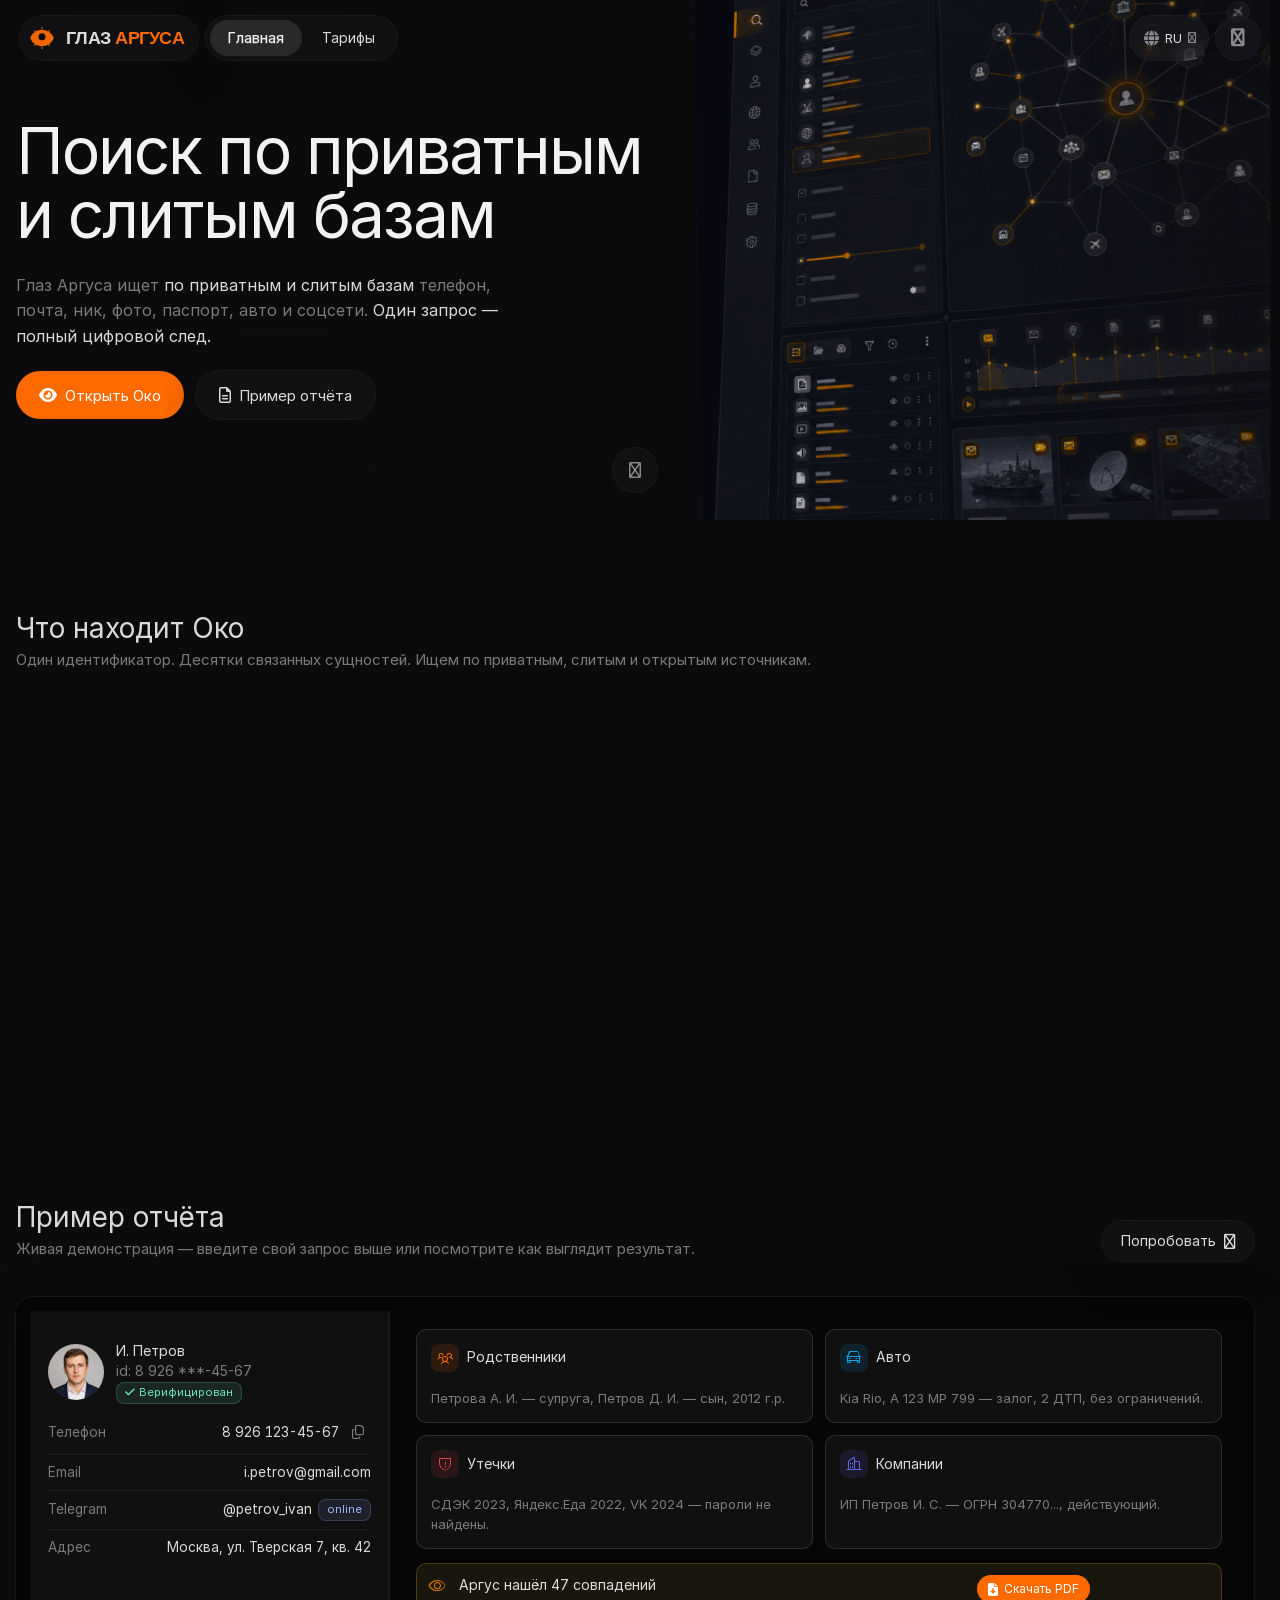
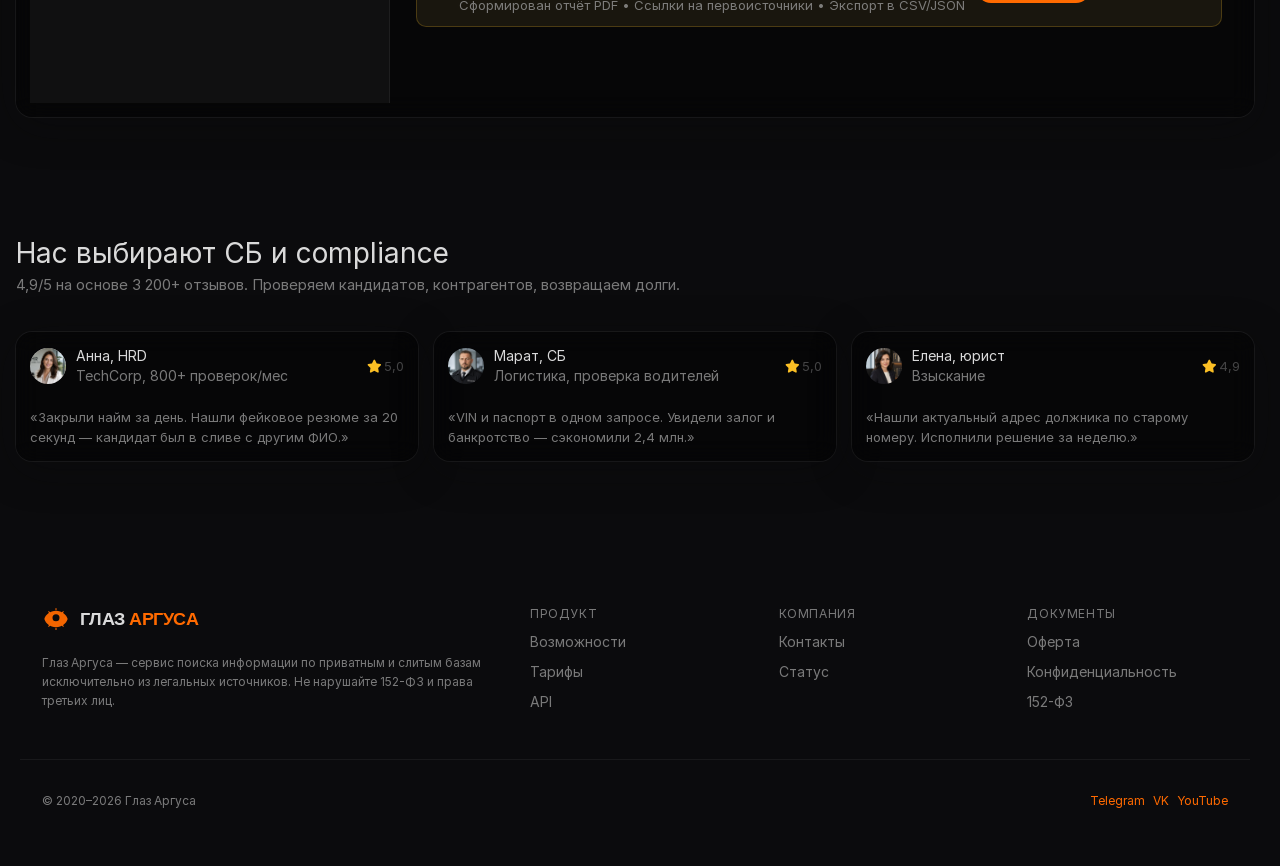
==== commit 4401faea: "иконки: заменены FA на Phosphor (нормальные иконки с интернета) — телефон/envelope/at/camera/id-card" ====
--- a/index.html
+++ b/index.html
@@ -18,6 +18,7 @@
 	<meta name="theme-color" content="#ff6a00">
 	<link rel="icon" type="image/png" sizes="32x32" href="static/favicon-32x32.png">
 	<link rel="apple-touch-icon" sizes="180x180" href="static/apple-touch-icon.png">
+	<link rel="stylesheet" href="static/assets/phosphor/phosphor.css">
 <style>
 /* ===== ОРАНЖЕВАЯ ТЕМА ПОВЕРХ ШАБЛОНА — светлая и тёмная ===== */
 :root{
@@ -160,12 +161,12 @@
   <div class="container">
     <div class="nd-section-head nd-section-head--h2 nd-section-head--lg"><div class="nd-section-head__main"><div class="nd-section-head__titlerow"><h2 class="nd-section-head__title" data-i18n="sec.cap.title">Что находит Око</h2></div><p class="nd-section-head__lead" data-i18n="sec.cap.lead">Один идентификатор. Десятки связанных сущностей. Ищем по приватным, слитым и открытым источникам.</p></div></div>
     <div class="nd-cards stagger" style="--cols:3">
-      <div class="nd-card"><div class="nd-card__head"><span class="nd-mark nd-mark--orange"><i class="fa-solid fa-phone"></i></span><span class="nd-badge nd-badge--orange">хит</span></div><h3 class="nd-h3">Телефон</h3><p class="nd-lead" style="font-size:13px">ФИО, оператор, регион, мессенджеры, слитые заказы, карты лояльности, соцсети по номеру.</p><div class="nd-tags"><span class="nd-chip nd-chip--sm">пробив</span><span class="nd-chip nd-chip--sm">Telegram</span><span class="nd-chip nd-chip--sm">WhatsApp</span></div></div>
-      <div class="nd-card"><div class="nd-card__head"><span class="nd-mark nd-mark--blue"><i class="fa-solid fa-envelope"></i></span></div><h3 class="nd-h3">Почта и логин</h3><p class="nd-lead" style="font-size:13px">Утечки паролей, HaveIBeenPwned, форумы, регистрации, связанные телефоны и профили.</p><div class="nd-tags"><span class="nd-chip nd-chip--sm">утечки</span><span class="nd-chip nd-chip--sm">пароли</span><span class="nd-chip nd-chip--sm">OSINT</span></div></div>
-      <div class="nd-card"><div class="nd-card__head"><span class="nd-mark nd-mark--purple"><i class="fa-solid fa-at"></i></span></div><h3 class="nd-h3">Никнейм</h3><p class="nd-lead" style="font-size:13px">Поиск по 400+ платформам: соцсети, гейминг, маркетплейсы, крипто-адреса, кэш GitHub.</p><div class="nd-tags"><span class="nd-chip nd-chip--sm">VK</span><span class="nd-chip nd-chip--sm">X / Twitter</span><span class="nd-chip nd-chip--sm">Discord</span></div></div>
-      <div class="nd-card"><div class="nd-card__head"><span class="nd-mark"><i class="fa-solid fa-camera"></i></span><span class="nd-badge nd-badge--green">AI</span></div><h3 class="nd-h3">Фото</h3><p class="nd-lead" style="font-size:13px">Поиск по лицу и объектам: FindClone, Pimeyes, соцсети, утечки документов с фото.</p><div class="nd-tags"><span class="nd-chip nd-chip--sm">face search</span><span class="nd-chip nd-chip--sm">EXIF</span></div></div>
-      <div class="nd-card"><div class="nd-card__head"><span class="nd-mark nd-mark--yellow"><i class="fa-solid fa-id-card"></i></span></div><h3 class="nd-h3">ФИО / Паспорт</h3><p class="nd-lead" style="font-size:13px">ИНН, СНИЛС, адреса, родственники, арбитраж, ФССП, ЕГРЮЛ — только из открытых и слитых баз.</p><div class="nd-tags"><span class="nd-chip nd-chip--sm">ФЛ</span><span class="nd-chip nd-chip--sm">прописка</span></div></div>
-      <div class="nd-card"><div class="nd-card__head"><span class="nd-mark nd-mark--red"><i class="fa-solid fa-car"></i></span></div><h3 class="nd-h3">Авто и адрес</h3><p class="nd-lead" style="font-size:13px">VIN, госномер, ДТП, залоги, штрафы, кадастр, соседи по адресу, домовая книга.</p><div class="nd-tags"><span class="nd-chip nd-chip--sm">ГИБДД</span><span class="nd-chip nd-chip--sm">кадастр</span></div></div>
+      <div class="nd-card"><div class="nd-card__head"><span class="nd-mark nd-mark--orange"><i class="ph ph-phone" style="font-size:22px"></i></span><span class="nd-badge nd-badge--orange">хит</span></div><h3 class="nd-h3">Телефон</h3><p class="nd-lead" style="font-size:13px">ФИО, оператор, регион, мессенджеры, слитые заказы, карты лояльности, соцсети по номеру.</p><div class="nd-tags"><span class="nd-chip nd-chip--sm">пробив</span><span class="nd-chip nd-chip--sm">Telegram</span><span class="nd-chip nd-chip--sm">WhatsApp</span></div></div>
+      <div class="nd-card"><div class="nd-card__head"><span class="nd-mark nd-mark--blue"><i class="ph ph-envelope-simple" style="font-size:22px"></i></span></div><h3 class="nd-h3">Почта и логин</h3><p class="nd-lead" style="font-size:13px">Утечки паролей, HaveIBeenPwned, форумы, регистрации, связанные телефоны и профили.</p><div class="nd-tags"><span class="nd-chip nd-chip--sm">утечки</span><span class="nd-chip nd-chip--sm">пароли</span><span class="nd-chip nd-chip--sm">OSINT</span></div></div>
+      <div class="nd-card"><div class="nd-card__head"><span class="nd-mark nd-mark--purple"><i class="ph ph-at" style="font-size:22px"></i></span></div><h3 class="nd-h3">Никнейм</h3><p class="nd-lead" style="font-size:13px">Поиск по 400+ платформам: соцсети, гейминг, маркетплейсы, крипто-адреса, кэш GitHub.</p><div class="nd-tags"><span class="nd-chip nd-chip--sm">VK</span><span class="nd-chip nd-chip--sm">X / Twitter</span><span class="nd-chip nd-chip--sm">Discord</span></div></div>
+      <div class="nd-card"><div class="nd-card__head"><span class="nd-mark"><i class="ph ph-camera" style="font-size:22px"></i></span><span class="nd-badge nd-badge--green">AI</span></div><h3 class="nd-h3">Фото</h3><p class="nd-lead" style="font-size:13px">Поиск по лицу и объектам: FindClone, Pimeyes, соцсети, утечки документов с фото.</p><div class="nd-tags"><span class="nd-chip nd-chip--sm">face search</span><span class="nd-chip nd-chip--sm">EXIF</span></div></div>
+      <div class="nd-card"><div class="nd-card__head"><span class="nd-mark nd-mark--yellow"><i class="ph ph-identification-card" style="font-size:22px"></i></span></div><h3 class="nd-h3">ФИО / Паспорт</h3><p class="nd-lead" style="font-size:13px">ИНН, СНИЛС, адреса, родственники, арбитраж, ФССП, ЕГРЮЛ — только из открытых и слитых баз.</p><div class="nd-tags"><span class="nd-chip nd-chip--sm">ФЛ</span><span class="nd-chip nd-chip--sm">прописка</span></div></div>
+      <div class="nd-card"><div class="nd-card__head"><span class="nd-mark nd-mark--red"><i class="ph ph-car" style="font-size:22px"></i></span></div><h3 class="nd-h3">Авто и адрес</h3><p class="nd-lead" style="font-size:13px">VIN, госномер, ДТП, залоги, штрафы, кадастр, соседи по адресу, домовая книга.</p><div class="nd-tags"><span class="nd-chip nd-chip--sm">ГИБДД</span><span class="nd-chip nd-chip--sm">кадастр</span></div></div>
     </div>
   </div>
 </section>
@@ -187,12 +188,12 @@
       </div>
       <div style="padding:18px">
 <div style="display:grid;grid-template-columns:1fr 1fr;gap:12px">
-          <div class="nd-card nd-card--sm" style="background:var(--nd-surface-1);box-shadow:none"><div style="font-weight:600;margin-bottom:6px"><i class="fa-solid fa-people-group" style="color:#ff6a00"></i> Родственники</div><div class="nd-lead" style="font-size:13px">Петрова А. И. — супруга, Петров Д. И. — сын, 2012 г.р.</div></div>
-          <div class="nd-card nd-card--sm" style="background:var(--nd-surface-1);box-shadow:none"><div style="font-weight:600;margin-bottom:6px"><i class="fa-solid fa-car-side" style="color:#0ea5e9"></i> Авто</div><div class="nd-lead" style="font-size:13px">Kia Rio, А 123 МР 799 — залог, 2 ДТП, без ограничений.</div></div>
-          <div class="nd-card nd-card--sm" style="background:var(--nd-surface-1);box-shadow:none"><div style="font-weight:600;margin-bottom:6px"><i class="fa-solid fa-shield-halved" style="color:#ef4444"></i> Утечки</div><div class="nd-lead" style="font-size:13px">СДЭК 2023, Яндекс.Еда 2022, VK 2024 — пароли не найдены.</div></div>
-          <div class="nd-card nd-card--sm" style="background:var(--nd-surface-1);box-shadow:none"><div style="font-weight:600;margin-bottom:6px"><i class="fa-solid fa-building-columns" style="color:#6366f1"></i> Компании</div><div class="nd-lead" style="font-size:13px">ИП Петров И. С. — ОГРН 304770..., действующий.</div></div>
+          <div class="nd-card nd-card--sm" style="background:var(--nd-surface-1);box-shadow:none;border:1px solid var(--nd-border);border-radius:10px"><div style="font-weight:600;margin-bottom:6px;display:flex;align-items:center;gap:8px"><span style="width:28px;height:28px;display:grid;place-items:center;background:rgba(255,106,0,.12);color:#ff6a00;border-radius:8px"><i class="ph ph-users-three" style="font-size:16px"></i></span> Родственники</div><div class="nd-lead" style="font-size:13px">Петрова А. И. — супруга, Петров Д. И. — сын, 2012 г.р.</div></div>
+          <div class="nd-card nd-card--sm" style="background:var(--nd-surface-1);box-shadow:none;border:1px solid var(--nd-border);border-radius:10px"><div style="font-weight:600;margin-bottom:6px;display:flex;align-items:center;gap:8px"><span style="width:28px;height:28px;display:grid;place-items:center;background:rgba(14,165,233,.12);color:#0ea5e9;border-radius:8px"><i class="ph ph-car" style="font-size:16px"></i></span> Авто</div><div class="nd-lead" style="font-size:13px">Kia Rio, А 123 МР 799 — залог, 2 ДТП, без ограничений.</div></div>
+          <div class="nd-card nd-card--sm" style="background:var(--nd-surface-1);box-shadow:none;border:1px solid var(--nd-border);border-radius:10px"><div style="font-weight:600;margin-bottom:6px;display:flex;align-items:center;gap:8px"><span style="width:28px;height:28px;display:grid;place-items:center;background:rgba(239,68,68,.12);color:#ef4444;border-radius:8px"><i class="ph ph-shield-warning" style="font-size:16px"></i></span> Утечки</div><div class="nd-lead" style="font-size:13px">СДЭК 2023, Яндекс.Еда 2022, VK 2024 — пароли не найдены.</div></div>
+          <div class="nd-card nd-card--sm" style="background:var(--nd-surface-1);box-shadow:none;border:1px solid var(--nd-border);border-radius:10px"><div style="font-weight:600;margin-bottom:6px;display:flex;align-items:center;gap:8px"><span style="width:28px;height:28px;display:grid;place-items:center;background:rgba(99,102,241,.12);color:#6366f1;border-radius:8px"><i class="ph ph-buildings" style="font-size:16px"></i></span> Компании</div><div class="nd-lead" style="font-size:13px">ИП Петров И. С. — ОГРН 304770..., действующий.</div></div>
         </div>
-        <div class="nd-callout nd-callout--yellow" style="margin-top:14px"><i class="fa-solid fa-eye"></i><div><b>Аргус нашёл 47 совпадений</b><div class="nd-lead" style="font-size:13px">Сформирован отчёт PDF • Ссылки на первоисточники • Экспорт в CSV/JSON</div></div><a class="nd-btn nd-btn--primary nd-btn--sm" href="mailto:hello@argus.eye" style="gap:6px"><i class="fa-solid fa-file-arrow-down"></i> Скачать PDF</a></div>
+        <div class="nd-callout nd-callout--yellow" style="margin-top:14px"><i class="ph ph-eye" style="font-size:18px;color:#d97706"></i><div><b>Аргус нашёл 47 совпадений</b><div class="nd-lead" style="font-size:13px">Сформирован отчёт PDF • Ссылки на первоисточники • Экспорт в CSV/JSON</div></div><a class="nd-btn nd-btn--primary nd-btn--sm" href="mailto:hello@argus.eye" style="gap:6px"><i class="fa-solid fa-file-arrow-down"></i> Скачать PDF</a></div>
       </div>
     </div>
   </div>
--- a/static/assets/phosphor/phosphor.css
+++ b/static/assets/phosphor/phosphor.css
@@ -0,0 +1,4627 @@
+@font-face {
+  font-family: "Phosphor";
+  src:
+    url("./Phosphor.woff2") format("woff2"),
+    url("./Phosphor.woff") format("woff"),
+    url("./Phosphor.ttf") format("truetype"),
+    url("./Phosphor.svg#Phosphor") format("svg");
+  font-weight: normal;
+  font-style: normal;
+  font-display: block;
+}
+
+.ph {
+  /* use !important to prevent issues with browser extensions that change fonts */
+  font-family: "Phosphor" !important;
+  speak: never;
+  font-style: normal;
+  font-weight: normal;
+  font-variant: normal;
+  text-transform: none;
+  line-height: 1;
+
+  /* Enable Ligatures ================ */
+  letter-spacing: 0;
+  -webkit-font-feature-settings: "liga";
+  -moz-font-feature-settings: "liga=1";
+  -moz-font-feature-settings: "liga";
+  -ms-font-feature-settings: "liga" 1;
+  font-feature-settings: "liga";
+  -webkit-font-variant-ligatures: discretionary-ligatures;
+  font-variant-ligatures: discretionary-ligatures;
+
+  /* Better Font Rendering =========== */
+  -webkit-font-smoothing: antialiased;
+  -moz-osx-font-smoothing: grayscale;
+}
+
+.ph.ph-acorn:before {
+  content: "\eb9a";
+}
+.ph.ph-address-book:before {
+  content: "\e6f8";
+}
+.ph.ph-address-book-tabs:before {
+  content: "\ee4e";
+}
+.ph.ph-air-traffic-control:before {
+  content: "\ecd8";
+}
+.ph.ph-airplane:before {
+  content: "\e002";
+}
+.ph.ph-airplane-in-flight:before {
+  content: "\e4fe";
+}
+.ph.ph-airplane-landing:before {
+  content: "\e502";
+}
+.ph.ph-airplane-takeoff:before {
+  content: "\e504";
+}
+.ph.ph-airplane-taxiing:before {
+  content: "\e500";
+}
+.ph.ph-airplane-tilt:before {
+  content: "\e5d6";
+}
+.ph.ph-airplay:before {
+  content: "\e004";
+}
+.ph.ph-alarm:before {
+  content: "\e006";
+}
+.ph.ph-alien:before {
+  content: "\e8a6";
+}
+.ph.ph-align-bottom:before {
+  content: "\e506";
+}
+.ph.ph-align-bottom-simple:before {
+  content: "\eb0c";
+}
+.ph.ph-align-center-horizontal:before {
+  content: "\e50a";
+}
+.ph.ph-align-center-horizontal-simple:before {
+  content: "\eb0e";
+}
+.ph.ph-align-center-vertical:before {
+  content: "\e50c";
+}
+.ph.ph-align-center-vertical-simple:before {
+  content: "\eb10";
+}
+.ph.ph-align-left:before {
+  content: "\e50e";
+}
+.ph.ph-align-left-simple:before {
+  content: "\eaee";
+}
+.ph.ph-align-right:before {
+  content: "\e510";
+}
+.ph.ph-align-right-simple:before {
+  content: "\eb12";
+}
+.ph.ph-align-top:before {
+  content: "\e512";
+}
+.ph.ph-align-top-simple:before {
+  content: "\eb14";
+}
+.ph.ph-amazon-logo:before {
+  content: "\e96c";
+}
+.ph.ph-ambulance:before {
+  content: "\e572";
+}
+.ph.ph-anchor:before {
+  content: "\e514";
+}
+.ph.ph-anchor-simple:before {
+  content: "\e5d8";
+}
+.ph.ph-android-logo:before {
+  content: "\e008";
+}
+.ph.ph-angle:before {
+  content: "\e7bc";
+}
+.ph.ph-angular-logo:before {
+  content: "\eb80";
+}
+.ph.ph-aperture:before {
+  content: "\e00a";
+}
+.ph.ph-app-store-logo:before {
+  content: "\e974";
+}
+.ph.ph-app-window:before {
+  content: "\e5da";
+}
+.ph.ph-apple-logo:before {
+  content: "\e516";
+}
+.ph.ph-apple-podcasts-logo:before {
+  content: "\eb96";
+}
+.ph.ph-approximate-equals:before {
+  content: "\edaa";
+}
+.ph.ph-archive:before {
+  content: "\e00c";
+}
+.ph.ph-armchair:before {
+  content: "\e012";
+}
+.ph.ph-arrow-arc-left:before {
+  content: "\e014";
+}
+.ph.ph-arrow-arc-right:before {
+  content: "\e016";
+}
+.ph.ph-arrow-bend-double-up-left:before {
+  content: "\e03a";
+}
+.ph.ph-arrow-bend-double-up-right:before {
+  content: "\e03c";
+}
+.ph.ph-arrow-bend-down-left:before {
+  content: "\e018";
+}
+.ph.ph-arrow-bend-down-right:before {
+  content: "\e01a";
+}
+.ph.ph-arrow-bend-left-down:before {
+  content: "\e01c";
+}
+.ph.ph-arrow-bend-left-up:before {
+  content: "\e01e";
+}
+.ph.ph-arrow-bend-right-down:before {
+  content: "\e020";
+}
+.ph.ph-arrow-bend-right-up:before {
+  content: "\e022";
+}
+.ph.ph-arrow-bend-up-left:before {
+  content: "\e024";
+}
+.ph.ph-arrow-bend-up-right:before {
+  content: "\e026";
+}
+.ph.ph-arrow-circle-down:before {
+  content: "\e028";
+}
+.ph.ph-arrow-circle-down-left:before {
+  content: "\e02a";
+}
+.ph.ph-arrow-circle-down-right:before {
+  content: "\e02c";
+}
+.ph.ph-arrow-circle-left:before {
+  content: "\e05a";
+}
+.ph.ph-arrow-circle-right:before {
+  content: "\e02e";
+}
+.ph.ph-arrow-circle-up:before {
+  content: "\e030";
+}
+.ph.ph-arrow-circle-up-left:before {
+  content: "\e032";
+}
+.ph.ph-arrow-circle-up-right:before {
+  content: "\e034";
+}
+.ph.ph-arrow-clockwise:before {
+  content: "\e036";
+}
+.ph.ph-arrow-counter-clockwise:before {
+  content: "\e038";
+}
+.ph.ph-arrow-down:before {
+  content: "\e03e";
+}
+.ph.ph-arrow-down-left:before {
+  content: "\e040";
+}
+.ph.ph-arrow-down-right:before {
+  content: "\e042";
+}
+.ph.ph-arrow-elbow-down-left:before {
+  content: "\e044";
+}
+.ph.ph-arrow-elbow-down-right:before {
+  content: "\e046";
+}
+.ph.ph-arrow-elbow-left:before {
+  content: "\e048";
+}
+.ph.ph-arrow-elbow-left-down:before {
+  content: "\e04a";
+}
+.ph.ph-arrow-elbow-left-up:before {
+  content: "\e04c";
+}
+.ph.ph-arrow-elbow-right:before {
+  content: "\e04e";
+}
+.ph.ph-arrow-elbow-right-down:before {
+  content: "\e050";
+}
+.ph.ph-arrow-elbow-right-up:before {
+  content: "\e052";
+}
+.ph.ph-arrow-elbow-up-left:before {
+  content: "\e054";
+}
+.ph.ph-arrow-elbow-up-right:before {
+  content: "\e056";
+}
+.ph.ph-arrow-fat-down:before {
+  content: "\e518";
+}
+.ph.ph-arrow-fat-left:before {
+  content: "\e51a";
+}
+.ph.ph-arrow-fat-line-down:before {
+  content: "\e51c";
+}
+.ph.ph-arrow-fat-line-left:before {
+  content: "\e51e";
+}
+.ph.ph-arrow-fat-line-right:before {
+  content: "\e520";
+}
+.ph.ph-arrow-fat-line-up:before {
+  content: "\e522";
+}
+.ph.ph-arrow-fat-lines-down:before {
+  content: "\e524";
+}
+.ph.ph-arrow-fat-lines-left:before {
+  content: "\e526";
+}
+.ph.ph-arrow-fat-lines-right:before {
+  content: "\e528";
+}
+.ph.ph-arrow-fat-lines-up:before {
+  content: "\e52a";
+}
+.ph.ph-arrow-fat-right:before {
+  content: "\e52c";
+}
+.ph.ph-arrow-fat-up:before {
+  content: "\e52e";
+}
+.ph.ph-arrow-left:before {
+  content: "\e058";
+}
+.ph.ph-arrow-line-down:before {
+  content: "\e05c";
+}
+.ph.ph-arrow-line-down-left:before {
+  content: "\e05e";
+}
+.ph.ph-arrow-line-down-right:before {
+  content: "\e060";
+}
+.ph.ph-arrow-line-left:before {
+  content: "\e062";
+}
+.ph.ph-arrow-line-right:before {
+  content: "\e064";
+}
+.ph.ph-arrow-line-up:before {
+  content: "\e066";
+}
+.ph.ph-arrow-line-up-left:before {
+  content: "\e068";
+}
+.ph.ph-arrow-line-up-right:before {
+  content: "\e06a";
+}
+.ph.ph-arrow-right:before {
+  content: "\e06c";
+}
+.ph.ph-arrow-square-down:before {
+  content: "\e06e";
+}
+.ph.ph-arrow-square-down-left:before {
+  content: "\e070";
+}
+.ph.ph-arrow-square-down-right:before {
+  content: "\e072";
+}
+.ph.ph-arrow-square-in:before {
+  content: "\e5dc";
+}
+.ph.ph-arrow-square-left:before {
+  content: "\e074";
+}
+.ph.ph-arrow-square-out:before {
+  content: "\e5de";
+}
+.ph.ph-arrow-square-right:before {
+  content: "\e076";
+}
+.ph.ph-arrow-square-up:before {
+  content: "\e078";
+}
+.ph.ph-arrow-square-up-left:before {
+  content: "\e07a";
+}
+.ph.ph-arrow-square-up-right:before {
+  content: "\e07c";
+}
+.ph.ph-arrow-u-down-left:before {
+  content: "\e07e";
+}
+.ph.ph-arrow-u-down-right:before {
+  content: "\e080";
+}
+.ph.ph-arrow-u-left-down:before {
+  content: "\e082";
+}
+.ph.ph-arrow-u-left-up:before {
+  content: "\e084";
+}
+.ph.ph-arrow-u-right-down:before {
+  content: "\e086";
+}
+.ph.ph-arrow-u-right-up:before {
+  content: "\e088";
+}
+.ph.ph-arrow-u-up-left:before {
+  content: "\e08a";
+}
+.ph.ph-arrow-u-up-right:before {
+  content: "\e08c";
+}
+.ph.ph-arrow-up:before {
+  content: "\e08e";
+}
+.ph.ph-arrow-up-left:before {
+  content: "\e090";
+}
+.ph.ph-arrow-up-right:before {
+  content: "\e092";
+}
+.ph.ph-arrows-clockwise:before {
+  content: "\e094";
+}
+.ph.ph-arrows-counter-clockwise:before {
+  content: "\e096";
+}
+.ph.ph-arrows-down-up:before {
+  content: "\e098";
+}
+.ph.ph-arrows-horizontal:before {
+  content: "\eb06";
+}
+.ph.ph-arrows-in:before {
+  content: "\e09a";
+}
+.ph.ph-arrows-in-cardinal:before {
+  content: "\e09c";
+}
+.ph.ph-arrows-in-line-horizontal:before {
+  content: "\e530";
+}
+.ph.ph-arrows-in-line-vertical:before {
+  content: "\e532";
+}
+.ph.ph-arrows-in-simple:before {
+  content: "\e09e";
+}
+.ph.ph-arrows-left-right:before {
+  content: "\e0a0";
+}
+.ph.ph-arrows-merge:before {
+  content: "\ed3e";
+}
+.ph.ph-arrows-out:before {
+  content: "\e0a2";
+}
+.ph.ph-arrows-out-cardinal:before {
+  content: "\e0a4";
+}
+.ph.ph-arrows-out-line-horizontal:before {
+  content: "\e534";
+}
+.ph.ph-arrows-out-line-vertical:before {
+  content: "\e536";
+}
+.ph.ph-arrows-out-simple:before {
+  content: "\e0a6";
+}
+.ph.ph-arrows-split:before {
+  content: "\ed3c";
+}
+.ph.ph-arrows-vertical:before {
+  content: "\eb04";
+}
+.ph.ph-article:before {
+  content: "\e0a8";
+}
+.ph.ph-article-medium:before {
+  content: "\e5e0";
+}
+.ph.ph-article-ny-times:before {
+  content: "\e5e2";
+}
+.ph.ph-asclepius:before {
+  content: "\ee34";
+}
+.ph.ph-caduceus:before {
+  content: "\ee34";
+}
+.ph.ph-asterisk:before {
+  content: "\e0aa";
+}
+.ph.ph-asterisk-simple:before {
+  content: "\e832";
+}
+.ph.ph-at:before {
+  content: "\e0ac";
+}
+.ph.ph-atom:before {
+  content: "\e5e4";
+}
+.ph.ph-avocado:before {
+  content: "\ee04";
+}
+.ph.ph-axe:before {
+  content: "\e9fc";
+}
+.ph.ph-baby:before {
+  content: "\e774";
+}
+.ph.ph-baby-carriage:before {
+  content: "\e818";
+}
+.ph.ph-backpack:before {
+  content: "\e922";
+}
+.ph.ph-backspace:before {
+  content: "\e0ae";
+}
+.ph.ph-bag:before {
+  content: "\e0b0";
+}
+.ph.ph-bag-simple:before {
+  content: "\e5e6";
+}
+.ph.ph-balloon:before {
+  content: "\e76c";
+}
+.ph.ph-bandaids:before {
+  content: "\e0b2";
+}
+.ph.ph-bank:before {
+  content: "\e0b4";
+}
+.ph.ph-barbell:before {
+  content: "\e0b6";
+}
+.ph.ph-barcode:before {
+  content: "\e0b8";
+}
+.ph.ph-barn:before {
+  content: "\ec72";
+}
+.ph.ph-barricade:before {
+  content: "\e948";
+}
+.ph.ph-baseball:before {
+  content: "\e71a";
+}
+.ph.ph-baseball-cap:before {
+  content: "\ea28";
+}
+.ph.ph-baseball-helmet:before {
+  content: "\ee4a";
+}
+.ph.ph-basket:before {
+  content: "\e964";
+}
+.ph.ph-basketball:before {
+  content: "\e724";
+}
+.ph.ph-bathtub:before {
+  content: "\e81e";
+}
+.ph.ph-battery-charging:before {
+  content: "\e0ba";
+}
+.ph.ph-battery-charging-vertical:before {
+  content: "\e0bc";
+}
+.ph.ph-battery-empty:before {
+  content: "\e0be";
+}
+.ph.ph-battery-full:before {
+  content: "\e0c0";
+}
+.ph.ph-battery-high:before {
+  content: "\e0c2";
+}
+.ph.ph-battery-low:before {
+  content: "\e0c4";
+}
+.ph.ph-battery-medium:before {
+  content: "\e0c6";
+}
+.ph.ph-battery-plus:before {
+  content: "\e808";
+}
+.ph.ph-battery-plus-vertical:before {
+  content: "\ec50";
+}
+.ph.ph-battery-vertical-empty:before {
+  content: "\e7c6";
+}
+.ph.ph-battery-vertical-full:before {
+  content: "\e7c4";
+}
+.ph.ph-battery-vertical-high:before {
+  content: "\e7c2";
+}
+.ph.ph-battery-vertical-low:before {
+  content: "\e7be";
+}
+.ph.ph-battery-vertical-medium:before {
+  content: "\e7c0";
+}
+.ph.ph-battery-warning:before {
+  content: "\e0c8";
+}
+.ph.ph-battery-warning-vertical:before {
+  content: "\e0ca";
+}
+.ph.ph-beach-ball:before {
+  content: "\ed24";
+}
+.ph.ph-beanie:before {
+  content: "\ea2a";
+}
+.ph.ph-bed:before {
+  content: "\e0cc";
+}
+.ph.ph-beer-bottle:before {
+  content: "\e7b0";
+}
+.ph.ph-beer-stein:before {
+  content: "\eb62";
+}
+.ph.ph-behance-logo:before {
+  content: "\e7f4";
+}
+.ph.ph-bell:before {
+  content: "\e0ce";
+}
+.ph.ph-bell-ringing:before {
+  content: "\e5e8";
+}
+.ph.ph-bell-simple:before {
+  content: "\e0d0";
+}
+.ph.ph-bell-simple-ringing:before {
+  content: "\e5ea";
+}
+.ph.ph-bell-simple-slash:before {
+  content: "\e0d2";
+}
+.ph.ph-bell-simple-z:before {
+  content: "\e5ec";
+}
+.ph.ph-bell-slash:before {
+  content: "\e0d4";
+}
+.ph.ph-bell-z:before {
+  content: "\e5ee";
+}
+.ph.ph-belt:before {
+  content: "\ea2c";
+}
+.ph.ph-bezier-curve:before {
+  content: "\eb00";
+}
+.ph.ph-bicycle:before {
+  content: "\e0d6";
+}
+.ph.ph-binary:before {
+  content: "\ee60";
+}
+.ph.ph-binoculars:before {
+  content: "\ea64";
+}
+.ph.ph-biohazard:before {
+  content: "\e9e0";
+}
+.ph.ph-bird:before {
+  content: "\e72c";
+}
+.ph.ph-blueprint:before {
+  content: "\eda0";
+}
+.ph.ph-bluetooth:before {
+  content: "\e0da";
+}
+.ph.ph-bluetooth-connected:before {
+  content: "\e0dc";
+}
+.ph.ph-bluetooth-slash:before {
+  content: "\e0de";
+}
+.ph.ph-bluetooth-x:before {
+  content: "\e0e0";
+}
+.ph.ph-boat:before {
+  content: "\e786";
+}
+.ph.ph-bomb:before {
+  content: "\ee0a";
+}
+.ph.ph-bone:before {
+  content: "\e7f2";
+}
+.ph.ph-book:before {
+  content: "\e0e2";
+}
+.ph.ph-book-bookmark:before {
+  content: "\e0e4";
+}
+.ph.ph-book-open:before {
+  content: "\e0e6";
+}
+.ph.ph-book-open-text:before {
+  content: "\e8f2";
+}
+.ph.ph-book-open-user:before {
+  content: "\ede0";
+}
+.ph.ph-bookmark:before {
+  content: "\e0e8";
+}
+.ph.ph-bookmark-simple:before {
+  content: "\e0ea";
+}
+.ph.ph-bookmarks:before {
+  content: "\e0ec";
+}
+.ph.ph-bookmarks-simple:before {
+  content: "\e5f0";
+}
+.ph.ph-books:before {
+  content: "\e758";
+}
+.ph.ph-boot:before {
+  content: "\ecca";
+}
+.ph.ph-boules:before {
+  content: "\e722";
+}
+.ph.ph-bounding-box:before {
+  content: "\e6ce";
+}
+.ph.ph-bowl-food:before {
+  content: "\eaa4";
+}
+.ph.ph-bowl-steam:before {
+  content: "\e8e4";
+}
+.ph.ph-bowling-ball:before {
+  content: "\ea34";
+}
+.ph.ph-box-arrow-down:before {
+  content: "\e00e";
+}
+.ph.ph-archive-box:before {
+  content: "\e00e";
+}
+.ph.ph-box-arrow-up:before {
+  content: "\ee54";
+}
+.ph.ph-boxing-glove:before {
+  content: "\ea36";
+}
+.ph.ph-brackets-angle:before {
+  content: "\e862";
+}
+.ph.ph-brackets-curly:before {
+  content: "\e860";
+}
+.ph.ph-brackets-round:before {
+  content: "\e864";
+}
+.ph.ph-brackets-square:before {
+  content: "\e85e";
+}
+.ph.ph-brain:before {
+  content: "\e74e";
+}
+.ph.ph-brandy:before {
+  content: "\e6b4";
+}
+.ph.ph-bread:before {
+  content: "\e81c";
+}
+.ph.ph-bridge:before {
+  content: "\ea68";
+}
+.ph.ph-briefcase:before {
+  content: "\e0ee";
+}
+.ph.ph-briefcase-metal:before {
+  content: "\e5f2";
+}
+.ph.ph-broadcast:before {
+  content: "\e0f2";
+}
+.ph.ph-broom:before {
+  content: "\ec54";
+}
+.ph.ph-browser:before {
+  content: "\e0f4";
+}
+.ph.ph-browsers:before {
+  content: "\e0f6";
+}
+.ph.ph-bug:before {
+  content: "\e5f4";
+}
+.ph.ph-bug-beetle:before {
+  content: "\e5f6";
+}
+.ph.ph-bug-droid:before {
+  content: "\e5f8";
+}
+.ph.ph-building:before {
+  content: "\e100";
+}
+.ph.ph-building-apartment:before {
+  content: "\e0fe";
+}
+.ph.ph-building-office:before {
+  content: "\e0ff";
+}
+.ph.ph-buildings:before {
+  content: "\e102";
+}
+.ph.ph-bulldozer:before {
+  content: "\ec6c";
+}
+.ph.ph-bus:before {
+  content: "\e106";
+}
+.ph.ph-butterfly:before {
+  content: "\ea6e";
+}
+.ph.ph-cable-car:before {
+  content: "\e49c";
+}
+.ph.ph-cactus:before {
+  content: "\e918";
+}
+.ph.ph-cake:before {
+  content: "\e780";
+}
+.ph.ph-calculator:before {
+  content: "\e538";
+}
+.ph.ph-calendar:before {
+  content: "\e108";
+}
+.ph.ph-calendar-blank:before {
+  content: "\e10a";
+}
+.ph.ph-calendar-check:before {
+  content: "\e712";
+}
+.ph.ph-calendar-dot:before {
+  content: "\e7b2";
+}
+.ph.ph-calendar-dots:before {
+  content: "\e7b4";
+}
+.ph.ph-calendar-heart:before {
+  content: "\e8b0";
+}
+.ph.ph-calendar-minus:before {
+  content: "\ea14";
+}
+.ph.ph-calendar-plus:before {
+  content: "\e714";
+}
+.ph.ph-calendar-slash:before {
+  content: "\ea12";
+}
+.ph.ph-calendar-star:before {
+  content: "\e8b2";
+}
+.ph.ph-calendar-x:before {
+  content: "\e10c";
+}
+.ph.ph-call-bell:before {
+  content: "\e7de";
+}
+.ph.ph-camera:before {
+  content: "\e10e";
+}
+.ph.ph-camera-plus:before {
+  content: "\ec58";
+}
+.ph.ph-camera-rotate:before {
+  content: "\e7a4";
+}
+.ph.ph-camera-slash:before {
+  content: "\e110";
+}
+.ph.ph-campfire:before {
+  content: "\e9d8";
+}
+.ph.ph-car:before {
+  content: "\e112";
+}
+.ph.ph-car-battery:before {
+  content: "\ee30";
+}
+.ph.ph-car-profile:before {
+  content: "\e8cc";
+}
+.ph.ph-car-simple:before {
+  content: "\e114";
+}
+.ph.ph-cardholder:before {
+  content: "\e5fa";
+}
+.ph.ph-cards:before {
+  content: "\e0f8";
+}
+.ph.ph-cards-three:before {
+  content: "\ee50";
+}
+.ph.ph-caret-circle-double-down:before {
+  content: "\e116";
+}
+.ph.ph-caret-circle-double-left:before {
+  content: "\e118";
+}
+.ph.ph-caret-circle-double-right:before {
+  content: "\e11a";
+}
+.ph.ph-caret-circle-double-up:before {
+  content: "\e11c";
+}
+.ph.ph-caret-circle-down:before {
+  content: "\e11e";
+}
+.ph.ph-caret-circle-left:before {
+  content: "\e120";
+}
+.ph.ph-caret-circle-right:before {
+  content: "\e122";
+}
+.ph.ph-caret-circle-up:before {
+  content: "\e124";
+}
+.ph.ph-caret-circle-up-down:before {
+  content: "\e13e";
+}
+.ph.ph-caret-double-down:before {
+  content: "\e126";
+}
+.ph.ph-caret-double-left:before {
+  content: "\e128";
+}
+.ph.ph-caret-double-right:before {
+  content: "\e12a";
+}
+.ph.ph-caret-double-up:before {
+  content: "\e12c";
+}
+.ph.ph-caret-down:before {
+  content: "\e136";
+}
+.ph.ph-caret-left:before {
+  content: "\e138";
+}
+.ph.ph-caret-line-down:before {
+  content: "\e134";
+}
+.ph.ph-caret-line-left:before {
+  content: "\e132";
+}
+.ph.ph-caret-line-right:before {
+  content: "\e130";
+}
+.ph.ph-caret-line-up:before {
+  content: "\e12e";
+}
+.ph.ph-caret-right:before {
+  content: "\e13a";
+}
+.ph.ph-caret-up:before {
+  content: "\e13c";
+}
+.ph.ph-caret-up-down:before {
+  content: "\e140";
+}
+.ph.ph-carrot:before {
+  content: "\ed38";
+}
+.ph.ph-cash-register:before {
+  content: "\ed80";
+}
+.ph.ph-cassette-tape:before {
+  content: "\ed2e";
+}
+.ph.ph-castle-turret:before {
+  content: "\e9d0";
+}
+.ph.ph-cat:before {
+  content: "\e748";
+}
+.ph.ph-cell-signal-full:before {
+  content: "\e142";
+}
+.ph.ph-cell-signal-high:before {
+  content: "\e144";
+}
+.ph.ph-cell-signal-low:before {
+  content: "\e146";
+}
+.ph.ph-cell-signal-medium:before {
+  content: "\e148";
+}
+.ph.ph-cell-signal-none:before {
+  content: "\e14a";
+}
+.ph.ph-cell-signal-slash:before {
+  content: "\e14c";
+}
+.ph.ph-cell-signal-x:before {
+  content: "\e14e";
+}
+.ph.ph-cell-tower:before {
+  content: "\ebaa";
+}
+.ph.ph-certificate:before {
+  content: "\e766";
+}
+.ph.ph-chair:before {
+  content: "\e950";
+}
+.ph.ph-chalkboard:before {
+  content: "\e5fc";
+}
+.ph.ph-chalkboard-simple:before {
+  content: "\e5fe";
+}
+.ph.ph-chalkboard-teacher:before {
+  content: "\e600";
+}
+.ph.ph-champagne:before {
+  content: "\eaca";
+}
+.ph.ph-charging-station:before {
+  content: "\e8d0";
+}
+.ph.ph-chart-bar:before {
+  content: "\e150";
+}
+.ph.ph-chart-bar-horizontal:before {
+  content: "\e152";
+}
+.ph.ph-chart-donut:before {
+  content: "\eaa6";
+}
+.ph.ph-chart-line:before {
+  content: "\e154";
+}
+.ph.ph-chart-line-down:before {
+  content: "\e8b6";
+}
+.ph.ph-chart-line-up:before {
+  content: "\e156";
+}
+.ph.ph-chart-pie:before {
+  content: "\e158";
+}
+.ph.ph-chart-pie-slice:before {
+  content: "\e15a";
+}
+.ph.ph-chart-polar:before {
+  content: "\eaa8";
+}
+.ph.ph-chart-scatter:before {
+  content: "\eaac";
+}
+.ph.ph-chat:before {
+  content: "\e15c";
+}
+.ph.ph-chat-centered:before {
+  content: "\e160";
+}
+.ph.ph-chat-centered-dots:before {
+  content: "\e164";
+}
+.ph.ph-chat-centered-slash:before {
+  content: "\e162";
+}
+.ph.ph-chat-centered-text:before {
+  content: "\e166";
+}
+.ph.ph-chat-circle:before {
+  content: "\e168";
+}
+.ph.ph-chat-circle-dots:before {
+  content: "\e16c";
+}
+.ph.ph-chat-circle-slash:before {
+  content: "\e16a";
+}
+.ph.ph-chat-circle-text:before {
+  content: "\e16e";
+}
+.ph.ph-chat-dots:before {
+  content: "\e170";
+}
+.ph.ph-chat-slash:before {
+  content: "\e15e";
+}
+.ph.ph-chat-teardrop:before {
+  content: "\e172";
+}
+.ph.ph-chat-teardrop-dots:before {
+  content: "\e176";
+}
+.ph.ph-chat-teardrop-slash:before {
+  content: "\e174";
+}
+.ph.ph-chat-teardrop-text:before {
+  content: "\e178";
+}
+.ph.ph-chat-text:before {
+  content: "\e17a";
+}
+.ph.ph-chats:before {
+  content: "\e17c";
+}
+.ph.ph-chats-circle:before {
+  content: "\e17e";
+}
+.ph.ph-chats-teardrop:before {
+  content: "\e180";
+}
+.ph.ph-check:before {
+  content: "\e182";
+}
+.ph.ph-check-circle:before {
+  content: "\e184";
+}
+.ph.ph-check-fat:before {
+  content: "\eba6";
+}
+.ph.ph-check-square:before {
+  content: "\e186";
+}
+.ph.ph-check-square-offset:before {
+  content: "\e188";
+}
+.ph.ph-checkerboard:before {
+  content: "\e8c4";
+}
+.ph.ph-checks:before {
+  content: "\e53a";
+}
+.ph.ph-cheers:before {
+  content: "\ea4a";
+}
+.ph.ph-cheese:before {
+  content: "\e9fe";
+}
+.ph.ph-chef-hat:before {
+  content: "\ed8e";
+}
+.ph.ph-cherries:before {
+  content: "\e830";
+}
+.ph.ph-church:before {
+  content: "\ecea";
+}
+.ph.ph-cigarette:before {
+  content: "\ed90";
+}
+.ph.ph-cigarette-slash:before {
+  content: "\ed92";
+}
+.ph.ph-circle:before {
+  content: "\e18a";
+}
+.ph.ph-circle-dashed:before {
+  content: "\e602";
+}
+.ph.ph-circle-half:before {
+  content: "\e18c";
+}
+.ph.ph-circle-half-tilt:before {
+  content: "\e18e";
+}
+.ph.ph-circle-notch:before {
+  content: "\eb44";
+}
+.ph.ph-circles-four:before {
+  content: "\e190";
+}
+.ph.ph-circles-three:before {
+  content: "\e192";
+}
+.ph.ph-circles-three-plus:before {
+  content: "\e194";
+}
+.ph.ph-circuitry:before {
+  content: "\e9c2";
+}
+.ph.ph-city:before {
+  content: "\ea6a";
+}
+.ph.ph-clipboard:before {
+  content: "\e196";
+}
+.ph.ph-clipboard-text:before {
+  content: "\e198";
+}
+.ph.ph-clock:before {
+  content: "\e19a";
+}
+.ph.ph-clock-afternoon:before {
+  content: "\e19c";
+}
+.ph.ph-clock-clockwise:before {
+  content: "\e19e";
+}
+.ph.ph-clock-countdown:before {
+  content: "\ed2c";
+}
+.ph.ph-clock-counter-clockwise:before {
+  content: "\e1a0";
+}
+.ph.ph-clock-user:before {
+  content: "\edec";
+}
+.ph.ph-closed-captioning:before {
+  content: "\e1a4";
+}
+.ph.ph-cloud:before {
+  content: "\e1aa";
+}
+.ph.ph-cloud-arrow-down:before {
+  content: "\e1ac";
+}
+.ph.ph-cloud-arrow-up:before {
+  content: "\e1ae";
+}
+.ph.ph-cloud-check:before {
+  content: "\e1b0";
+}
+.ph.ph-cloud-fog:before {
+  content: "\e53c";
+}
+.ph.ph-cloud-lightning:before {
+  content: "\e1b2";
+}
+.ph.ph-cloud-moon:before {
+  content: "\e53e";
+}
+.ph.ph-cloud-rain:before {
+  content: "\e1b4";
+}
+.ph.ph-cloud-slash:before {
+  content: "\e1b6";
+}
+.ph.ph-cloud-snow:before {
+  content: "\e1b8";
+}
+.ph.ph-cloud-sun:before {
+  content: "\e540";
+}
+.ph.ph-cloud-warning:before {
+  content: "\ea98";
+}
+.ph.ph-cloud-x:before {
+  content: "\ea96";
+}
+.ph.ph-clover:before {
+  content: "\edc8";
+}
+.ph.ph-club:before {
+  content: "\e1ba";
+}
+.ph.ph-coat-hanger:before {
+  content: "\e7fe";
+}
+.ph.ph-coda-logo:before {
+  content: "\e7ce";
+}
+.ph.ph-code:before {
+  content: "\e1bc";
+}
+.ph.ph-code-block:before {
+  content: "\eafe";
+}
+.ph.ph-code-simple:before {
+  content: "\e1be";
+}
+.ph.ph-codepen-logo:before {
+  content: "\e978";
+}
+.ph.ph-codesandbox-logo:before {
+  content: "\ea06";
+}
+.ph.ph-coffee:before {
+  content: "\e1c2";
+}
+.ph.ph-coffee-bean:before {
+  content: "\e1c0";
+}
+.ph.ph-coin:before {
+  content: "\e60e";
+}
+.ph.ph-coin-vertical:before {
+  content: "\eb48";
+}
+.ph.ph-coins:before {
+  content: "\e78e";
+}
+.ph.ph-columns:before {
+  content: "\e546";
+}
+.ph.ph-columns-plus-left:before {
+  content: "\e544";
+}
+.ph.ph-columns-plus-right:before {
+  content: "\e542";
+}
+.ph.ph-command:before {
+  content: "\e1c4";
+}
+.ph.ph-compass:before {
+  content: "\e1c8";
+}
+.ph.ph-compass-rose:before {
+  content: "\e1c6";
+}
+.ph.ph-compass-tool:before {
+  content: "\ea0e";
+}
+.ph.ph-computer-tower:before {
+  content: "\e548";
+}
+.ph.ph-confetti:before {
+  content: "\e81a";
+}
+.ph.ph-contactless-payment:before {
+  content: "\ed42";
+}
+.ph.ph-control:before {
+  content: "\eca6";
+}
+.ph.ph-cookie:before {
+  content: "\e6ca";
+}
+.ph.ph-cooking-pot:before {
+  content: "\e764";
+}
+.ph.ph-copy:before {
+  content: "\e1ca";
+}
+.ph.ph-copy-simple:before {
+  content: "\e1cc";
+}
+.ph.ph-copyleft:before {
+  content: "\e86a";
+}
+.ph.ph-copyright:before {
+  content: "\e54a";
+}
+.ph.ph-corners-in:before {
+  content: "\e1ce";
+}
+.ph.ph-corners-out:before {
+  content: "\e1d0";
+}
+.ph.ph-couch:before {
+  content: "\e7f6";
+}
+.ph.ph-court-basketball:before {
+  content: "\ee36";
+}
+.ph.ph-cow:before {
+  content: "\eabe";
+}
+.ph.ph-cowboy-hat:before {
+  content: "\ed12";
+}
+.ph.ph-cpu:before {
+  content: "\e610";
+}
+.ph.ph-crane:before {
+  content: "\ed48";
+}
+.ph.ph-crane-tower:before {
+  content: "\ed49";
+}
+.ph.ph-credit-card:before {
+  content: "\e1d2";
+}
+.ph.ph-cricket:before {
+  content: "\ee12";
+}
+.ph.ph-crop:before {
+  content: "\e1d4";
+}
+.ph.ph-cross:before {
+  content: "\e8a0";
+}
+.ph.ph-crosshair:before {
+  content: "\e1d6";
+}
+.ph.ph-crosshair-simple:before {
+  content: "\e1d8";
+}
+.ph.ph-crown:before {
+  content: "\e614";
+}
+.ph.ph-crown-cross:before {
+  content: "\ee5e";
+}
+.ph.ph-crown-simple:before {
+  content: "\e616";
+}
+.ph.ph-cube:before {
+  content: "\e1da";
+}
+.ph.ph-cube-focus:before {
+  content: "\ed0a";
+}
+.ph.ph-cube-transparent:before {
+  content: "\ec7c";
+}
+.ph.ph-currency-btc:before {
+  content: "\e618";
+}
+.ph.ph-currency-circle-dollar:before {
+  content: "\e54c";
+}
+.ph.ph-currency-cny:before {
+  content: "\e54e";
+}
+.ph.ph-currency-dollar:before {
+  content: "\e550";
+}
+.ph.ph-currency-dollar-simple:before {
+  content: "\e552";
+}
+.ph.ph-currency-eth:before {
+  content: "\eada";
+}
+.ph.ph-currency-eur:before {
+  content: "\e554";
+}
+.ph.ph-currency-gbp:before {
+  content: "\e556";
+}
+.ph.ph-currency-inr:before {
+  content: "\e558";
+}
+.ph.ph-currency-jpy:before {
+  content: "\e55a";
+}
+.ph.ph-currency-krw:before {
+  content: "\e55c";
+}
+.ph.ph-currency-kzt:before {
+  content: "\ec4c";
+}
+.ph.ph-currency-ngn:before {
+  content: "\eb52";
+}
+.ph.ph-currency-rub:before {
+  content: "\e55e";
+}
+.ph.ph-cursor:before {
+  content: "\e1dc";
+}
+.ph.ph-cursor-click:before {
+  content: "\e7c8";
+}
+.ph.ph-cursor-text:before {
+  content: "\e7d8";
+}
+.ph.ph-cylinder:before {
+  content: "\e8fc";
+}
+.ph.ph-database:before {
+  content: "\e1de";
+}
+.ph.ph-desk:before {
+  content: "\ed16";
+}
+.ph.ph-desktop:before {
+  content: "\e560";
+}
+.ph.ph-desktop-tower:before {
+  content: "\e562";
+}
+.ph.ph-detective:before {
+  content: "\e83e";
+}
+.ph.ph-dev-to-logo:before {
+  content: "\ed0e";
+}
+.ph.ph-device-mobile:before {
+  content: "\e1e0";
+}
+.ph.ph-device-mobile-camera:before {
+  content: "\e1e2";
+}
+.ph.ph-device-mobile-slash:before {
+  content: "\ee46";
+}
+.ph.ph-device-mobile-speaker:before {
+  content: "\e1e4";
+}
+.ph.ph-device-rotate:before {
+  content: "\edf2";
+}
+.ph.ph-device-tablet:before {
+  content: "\e1e6";
+}
+.ph.ph-device-tablet-camera:before {
+  content: "\e1e8";
+}
+.ph.ph-device-tablet-speaker:before {
+  content: "\e1ea";
+}
+.ph.ph-devices:before {
+  content: "\eba4";
+}
+.ph.ph-diamond:before {
+  content: "\e1ec";
+}
+.ph.ph-diamonds-four:before {
+  content: "\e8f4";
+}
+.ph.ph-dice-five:before {
+  content: "\e1ee";
+}
+.ph.ph-dice-four:before {
+  content: "\e1f0";
+}
+.ph.ph-dice-one:before {
+  content: "\e1f2";
+}
+.ph.ph-dice-six:before {
+  content: "\e1f4";
+}
+.ph.ph-dice-three:before {
+  content: "\e1f6";
+}
+.ph.ph-dice-two:before {
+  content: "\e1f8";
+}
+.ph.ph-disc:before {
+  content: "\e564";
+}
+.ph.ph-disco-ball:before {
+  content: "\ed98";
+}
+.ph.ph-discord-logo:before {
+  content: "\e61a";
+}
+.ph.ph-divide:before {
+  content: "\e1fa";
+}
+.ph.ph-dna:before {
+  content: "\e924";
+}
+.ph.ph-dog:before {
+  content: "\e74a";
+}
+.ph.ph-door:before {
+  content: "\e61c";
+}
+.ph.ph-door-open:before {
+  content: "\e7e6";
+}
+.ph.ph-dot:before {
+  content: "\ecde";
+}
+.ph.ph-dot-outline:before {
+  content: "\ece0";
+}
+.ph.ph-dots-nine:before {
+  content: "\e1fc";
+}
+.ph.ph-dots-six:before {
+  content: "\e794";
+}
+.ph.ph-dots-six-vertical:before {
+  content: "\eae2";
+}
+.ph.ph-dots-three:before {
+  content: "\e1fe";
+}
+.ph.ph-dots-three-circle:before {
+  content: "\e200";
+}
+.ph.ph-dots-three-circle-vertical:before {
+  content: "\e202";
+}
+.ph.ph-dots-three-outline:before {
+  content: "\e204";
+}
+.ph.ph-dots-three-outline-vertical:before {
+  content: "\e206";
+}
+.ph.ph-dots-three-vertical:before {
+  content: "\e208";
+}
+.ph.ph-download:before {
+  content: "\e20a";
+}
+.ph.ph-download-simple:before {
+  content: "\e20c";
+}
+.ph.ph-dress:before {
+  content: "\ea7e";
+}
+.ph.ph-dresser:before {
+  content: "\e94e";
+}
+.ph.ph-dribbble-logo:before {
+  content: "\e20e";
+}
+.ph.ph-drone:before {
+  content: "\ed74";
+}
+.ph.ph-drop:before {
+  content: "\e210";
+}
+.ph.ph-drop-half:before {
+  content: "\e566";
+}
+.ph.ph-drop-half-bottom:before {
+  content: "\eb40";
+}
+.ph.ph-drop-simple:before {
+  content: "\ee32";
+}
+.ph.ph-drop-slash:before {
+  content: "\e954";
+}
+.ph.ph-dropbox-logo:before {
+  content: "\e7d0";
+}
+.ph.ph-ear:before {
+  content: "\e70c";
+}
+.ph.ph-ear-slash:before {
+  content: "\e70e";
+}
+.ph.ph-egg:before {
+  content: "\e812";
+}
+.ph.ph-egg-crack:before {
+  content: "\eb64";
+}
+.ph.ph-eject:before {
+  content: "\e212";
+}
+.ph.ph-eject-simple:before {
+  content: "\e6ae";
+}
+.ph.ph-elevator:before {
+  content: "\ecc0";
+}
+.ph.ph-empty:before {
+  content: "\edbc";
+}
+.ph.ph-engine:before {
+  content: "\ea80";
+}
+.ph.ph-envelope:before {
+  content: "\e214";
+}
+.ph.ph-envelope-open:before {
+  content: "\e216";
+}
+.ph.ph-envelope-simple:before {
+  content: "\e218";
+}
+.ph.ph-envelope-simple-open:before {
+  content: "\e21a";
+}
+.ph.ph-equalizer:before {
+  content: "\ebbc";
+}
+.ph.ph-equals:before {
+  content: "\e21c";
+}
+.ph.ph-eraser:before {
+  content: "\e21e";
+}
+.ph.ph-escalator-down:before {
+  content: "\ecba";
+}
+.ph.ph-escalator-up:before {
+  content: "\ecbc";
+}
+.ph.ph-exam:before {
+  content: "\e742";
+}
+.ph.ph-exclamation-mark:before {
+  content: "\ee44";
+}
+.ph.ph-exclude:before {
+  content: "\e882";
+}
+.ph.ph-exclude-square:before {
+  content: "\e880";
+}
+.ph.ph-export:before {
+  content: "\eaf0";
+}
+.ph.ph-eye:before {
+  content: "\e220";
+}
+.ph.ph-eye-closed:before {
+  content: "\e222";
+}
+.ph.ph-eye-slash:before {
+  content: "\e224";
+}
+.ph.ph-eyedropper:before {
+  content: "\e568";
+}
+.ph.ph-eyedropper-sample:before {
+  content: "\eac4";
+}
+.ph.ph-eyeglasses:before {
+  content: "\e7ba";
+}
+.ph.ph-eyes:before {
+  content: "\ee5c";
+}
+.ph.ph-face-mask:before {
+  content: "\e56a";
+}
+.ph.ph-facebook-logo:before {
+  content: "\e226";
+}
+.ph.ph-factory:before {
+  content: "\e760";
+}
+.ph.ph-faders:before {
+  content: "\e228";
+}
+.ph.ph-faders-horizontal:before {
+  content: "\e22a";
+}
+.ph.ph-fallout-shelter:before {
+  content: "\e9de";
+}
+.ph.ph-fan:before {
+  content: "\e9f2";
+}
+.ph.ph-farm:before {
+  content: "\ec70";
+}
+.ph.ph-fast-forward:before {
+  content: "\e6a6";
+}
+.ph.ph-fast-forward-circle:before {
+  content: "\e22c";
+}
+.ph.ph-feather:before {
+  content: "\e9c0";
+}
+.ph.ph-fediverse-logo:before {
+  content: "\ed66";
+}
+.ph.ph-figma-logo:before {
+  content: "\e22e";
+}
+.ph.ph-file:before {
+  content: "\e230";
+}
+.ph.ph-file-archive:before {
+  content: "\eb2a";
+}
+.ph.ph-file-arrow-down:before {
+  content: "\e232";
+}
+.ph.ph-file-arrow-up:before {
+  content: "\e61e";
+}
+.ph.ph-file-audio:before {
+  content: "\ea20";
+}
+.ph.ph-file-c:before {
+  content: "\eb32";
+}
+.ph.ph-file-c-sharp:before {
+  content: "\eb30";
+}
+.ph.ph-file-cloud:before {
+  content: "\e95e";
+}
+.ph.ph-file-code:before {
+  content: "\e914";
+}
+.ph.ph-file-cpp:before {
+  content: "\eb2e";
+}
+.ph.ph-file-css:before {
+  content: "\eb34";
+}
+.ph.ph-file-csv:before {
+  content: "\eb1c";
+}
+.ph.ph-file-dashed:before {
+  content: "\e704";
+}
+.ph.ph-file-dotted:before {
+  content: "\e704";
+}
+.ph.ph-file-doc:before {
+  content: "\eb1e";
+}
+.ph.ph-file-html:before {
+  content: "\eb38";
+}
+.ph.ph-file-image:before {
+  content: "\ea24";
+}
+.ph.ph-file-ini:before {
+  content: "\eb33";
+}
+.ph.ph-file-jpg:before {
+  content: "\eb1a";
+}
+.ph.ph-file-js:before {
+  content: "\eb24";
+}
+.ph.ph-file-jsx:before {
+  content: "\eb3a";
+}
+.ph.ph-file-lock:before {
+  content: "\e95c";
+}
+.ph.ph-file-magnifying-glass:before {
+  content: "\e238";
+}
+.ph.ph-file-search:before {
+  content: "\e238";
+}
+.ph.ph-file-md:before {
+  content: "\ed50";
+}
+.ph.ph-file-minus:before {
+  content: "\e234";
+}
+.ph.ph-file-pdf:before {
+  content: "\e702";
+}
+.ph.ph-file-plus:before {
+  content: "\e236";
+}
+.ph.ph-file-png:before {
+  content: "\eb18";
+}
+.ph.ph-file-ppt:before {
+  content: "\eb20";
+}
+.ph.ph-file-py:before {
+  content: "\eb2c";
+}
+.ph.ph-file-rs:before {
+  content: "\eb28";
+}
+.ph.ph-file-sql:before {
+  content: "\ed4e";
+}
+.ph.ph-file-svg:before {
+  content: "\ed08";
+}
+.ph.ph-file-text:before {
+  content: "\e23a";
+}
+.ph.ph-file-ts:before {
+  content: "\eb26";
+}
+.ph.ph-file-tsx:before {
+  content: "\eb3c";
+}
+.ph.ph-file-txt:before {
+  content: "\eb35";
+}
+.ph.ph-file-video:before {
+  content: "\ea22";
+}
+.ph.ph-file-vue:before {
+  content: "\eb3e";
+}
+.ph.ph-file-x:before {
+  content: "\e23c";
+}
+.ph.ph-file-xls:before {
+  content: "\eb22";
+}
+.ph.ph-file-zip:before {
+  content: "\e958";
+}
+.ph.ph-files:before {
+  content: "\e710";
+}
+.ph.ph-film-reel:before {
+  content: "\e8c0";
+}
+.ph.ph-film-script:before {
+  content: "\eb50";
+}
+.ph.ph-film-slate:before {
+  content: "\e8c2";
+}
+.ph.ph-film-strip:before {
+  content: "\e792";
+}
+.ph.ph-fingerprint:before {
+  content: "\e23e";
+}
+.ph.ph-fingerprint-simple:before {
+  content: "\e240";
+}
+.ph.ph-finn-the-human:before {
+  content: "\e56c";
+}
+.ph.ph-fire:before {
+  content: "\e242";
+}
+.ph.ph-fire-extinguisher:before {
+  content: "\e9e8";
+}
+.ph.ph-fire-simple:before {
+  content: "\e620";
+}
+.ph.ph-fire-truck:before {
+  content: "\e574";
+}
+.ph.ph-first-aid:before {
+  content: "\e56e";
+}
+.ph.ph-first-aid-kit:before {
+  content: "\e570";
+}
+.ph.ph-fish:before {
+  content: "\e728";
+}
+.ph.ph-fish-simple:before {
+  content: "\e72a";
+}
+.ph.ph-flag:before {
+  content: "\e244";
+}
+.ph.ph-flag-banner:before {
+  content: "\e622";
+}
+.ph.ph-flag-banner-fold:before {
+  content: "\ecf2";
+}
+.ph.ph-flag-checkered:before {
+  content: "\ea38";
+}
+.ph.ph-flag-pennant:before {
+  content: "\ecf0";
+}
+.ph.ph-flame:before {
+  content: "\e624";
+}
+.ph.ph-flashlight:before {
+  content: "\e246";
+}
+.ph.ph-flask:before {
+  content: "\e79e";
+}
+.ph.ph-flip-horizontal:before {
+  content: "\ed6a";
+}
+.ph.ph-flip-vertical:before {
+  content: "\ed6c";
+}
+.ph.ph-floppy-disk:before {
+  content: "\e248";
+}
+.ph.ph-floppy-disk-back:before {
+  content: "\eaf4";
+}
+.ph.ph-flow-arrow:before {
+  content: "\e6ec";
+}
+.ph.ph-flower:before {
+  content: "\e75e";
+}
+.ph.ph-flower-lotus:before {
+  content: "\e6cc";
+}
+.ph.ph-flower-tulip:before {
+  content: "\eacc";
+}
+.ph.ph-flying-saucer:before {
+  content: "\eb4a";
+}
+.ph.ph-folder:before {
+  content: "\e24a";
+}
+.ph.ph-folder-notch:before {
+  content: "\e24a";
+}
+.ph.ph-folder-dashed:before {
+  content: "\e8f8";
+}
+.ph.ph-folder-dotted:before {
+  content: "\e8f8";
+}
+.ph.ph-folder-lock:before {
+  content: "\ea3c";
+}
+.ph.ph-folder-minus:before {
+  content: "\e254";
+}
+.ph.ph-folder-notch-minus:before {
+  content: "\e254";
+}
+.ph.ph-folder-open:before {
+  content: "\e256";
+}
+.ph.ph-folder-notch-open:before {
+  content: "\e256";
+}
+.ph.ph-folder-plus:before {
+  content: "\e258";
+}
+.ph.ph-folder-notch-plus:before {
+  content: "\e258";
+}
+.ph.ph-folder-simple:before {
+  content: "\e25a";
+}
+.ph.ph-folder-simple-dashed:before {
+  content: "\ec2a";
+}
+.ph.ph-folder-simple-dotted:before {
+  content: "\ec2a";
+}
+.ph.ph-folder-simple-lock:before {
+  content: "\eb5e";
+}
+.ph.ph-folder-simple-minus:before {
+  content: "\e25c";
+}
+.ph.ph-folder-simple-plus:before {
+  content: "\e25e";
+}
+.ph.ph-folder-simple-star:before {
+  content: "\ec2e";
+}
+.ph.ph-folder-simple-user:before {
+  content: "\eb60";
+}
+.ph.ph-folder-star:before {
+  content: "\ea86";
+}
+.ph.ph-folder-user:before {
+  content: "\eb46";
+}
+.ph.ph-folders:before {
+  content: "\e260";
+}
+.ph.ph-football:before {
+  content: "\e718";
+}
+.ph.ph-football-helmet:before {
+  content: "\ee4c";
+}
+.ph.ph-footprints:before {
+  content: "\ea88";
+}
+.ph.ph-fork-knife:before {
+  content: "\e262";
+}
+.ph.ph-four-k:before {
+  content: "\ea5c";
+}
+.ph.ph-frame-corners:before {
+  content: "\e626";
+}
+.ph.ph-framer-logo:before {
+  content: "\e264";
+}
+.ph.ph-function:before {
+  content: "\ebe4";
+}
+.ph.ph-funnel:before {
+  content: "\e266";
+}
+.ph.ph-funnel-simple:before {
+  content: "\e268";
+}
+.ph.ph-funnel-simple-x:before {
+  content: "\e26a";
+}
+.ph.ph-funnel-x:before {
+  content: "\e26c";
+}
+.ph.ph-game-controller:before {
+  content: "\e26e";
+}
+.ph.ph-garage:before {
+  content: "\ecd6";
+}
+.ph.ph-gas-can:before {
+  content: "\e8ce";
+}
+.ph.ph-gas-pump:before {
+  content: "\e768";
+}
+.ph.ph-gauge:before {
+  content: "\e628";
+}
+.ph.ph-gavel:before {
+  content: "\ea32";
+}
+.ph.ph-gear:before {
+  content: "\e270";
+}
+.ph.ph-gear-fine:before {
+  content: "\e87c";
+}
+.ph.ph-gear-six:before {
+  content: "\e272";
+}
+.ph.ph-gender-female:before {
+  content: "\e6e0";
+}
+.ph.ph-gender-intersex:before {
+  content: "\e6e6";
+}
+.ph.ph-gender-male:before {
+  content: "\e6e2";
+}
+.ph.ph-gender-neuter:before {
+  content: "\e6ea";
+}
+.ph.ph-gender-nonbinary:before {
+  content: "\e6e4";
+}
+.ph.ph-gender-transgender:before {
+  content: "\e6e8";
+}
+.ph.ph-ghost:before {
+  content: "\e62a";
+}
+.ph.ph-gif:before {
+  content: "\e274";
+}
+.ph.ph-gift:before {
+  content: "\e276";
+}
+.ph.ph-git-branch:before {
+  content: "\e278";
+}
+.ph.ph-git-commit:before {
+  content: "\e27a";
+}
+.ph.ph-git-diff:before {
+  content: "\e27c";
+}
+.ph.ph-git-fork:before {
+  content: "\e27e";
+}
+.ph.ph-git-merge:before {
+  content: "\e280";
+}
+.ph.ph-git-pull-request:before {
+  content: "\e282";
+}
+.ph.ph-github-logo:before {
+  content: "\e576";
+}
+.ph.ph-gitlab-logo:before {
+  content: "\e694";
+}
+.ph.ph-gitlab-logo-simple:before {
+  content: "\e696";
+}
+.ph.ph-globe:before {
+  content: "\e288";
+}
+.ph.ph-globe-hemisphere-east:before {
+  content: "\e28a";
+}
+.ph.ph-globe-hemisphere-west:before {
+  content: "\e28c";
+}
+.ph.ph-globe-simple:before {
+  content: "\e28e";
+}
+.ph.ph-globe-simple-x:before {
+  content: "\e284";
+}
+.ph.ph-globe-stand:before {
+  content: "\e290";
+}
+.ph.ph-globe-x:before {
+  content: "\e286";
+}
+.ph.ph-goggles:before {
+  content: "\ecb4";
+}
+.ph.ph-golf:before {
+  content: "\ea3e";
+}
+.ph.ph-goodreads-logo:before {
+  content: "\ed10";
+}
+.ph.ph-google-cardboard-logo:before {
+  content: "\e7b6";
+}
+.ph.ph-google-chrome-logo:before {
+  content: "\e976";
+}
+.ph.ph-google-drive-logo:before {
+  content: "\e8f6";
+}
+.ph.ph-google-logo:before {
+  content: "\e292";
+}
+.ph.ph-google-photos-logo:before {
+  content: "\eb92";
+}
+.ph.ph-google-play-logo:before {
+  content: "\e294";
+}
+.ph.ph-google-podcasts-logo:before {
+  content: "\eb94";
+}
+.ph.ph-gps:before {
+  content: "\edd8";
+}
+.ph.ph-gps-fix:before {
+  content: "\edd6";
+}
+.ph.ph-gps-slash:before {
+  content: "\edd4";
+}
+.ph.ph-gradient:before {
+  content: "\eb42";
+}
+.ph.ph-graduation-cap:before {
+  content: "\e62c";
+}
+.ph.ph-grains:before {
+  content: "\ec68";
+}
+.ph.ph-grains-slash:before {
+  content: "\ec6a";
+}
+.ph.ph-graph:before {
+  content: "\eb58";
+}
+.ph.ph-graphics-card:before {
+  content: "\e612";
+}
+.ph.ph-greater-than:before {
+  content: "\edc4";
+}
+.ph.ph-greater-than-or-equal:before {
+  content: "\eda2";
+}
+.ph.ph-grid-four:before {
+  content: "\e296";
+}
+.ph.ph-grid-nine:before {
+  content: "\ec8c";
+}
+.ph.ph-guitar:before {
+  content: "\ea8a";
+}
+.ph.ph-hair-dryer:before {
+  content: "\ea66";
+}
+.ph.ph-hamburger:before {
+  content: "\e790";
+}
+.ph.ph-hammer:before {
+  content: "\e80e";
+}
+.ph.ph-hand:before {
+  content: "\e298";
+}
+.ph.ph-hand-arrow-down:before {
+  content: "\ea4e";
+}
+.ph.ph-hand-arrow-up:before {
+  content: "\ee5a";
+}
+.ph.ph-hand-coins:before {
+  content: "\ea8c";
+}
+.ph.ph-hand-deposit:before {
+  content: "\ee82";
+}
+.ph.ph-hand-eye:before {
+  content: "\ea4c";
+}
+.ph.ph-hand-fist:before {
+  content: "\e57a";
+}
+.ph.ph-hand-grabbing:before {
+  content: "\e57c";
+}
+.ph.ph-hand-heart:before {
+  content: "\e810";
+}
+.ph.ph-hand-palm:before {
+  content: "\e57e";
+}
+.ph.ph-hand-peace:before {
+  content: "\e7cc";
+}
+.ph.ph-hand-pointing:before {
+  content: "\e29a";
+}
+.ph.ph-hand-soap:before {
+  content: "\e630";
+}
+.ph.ph-hand-swipe-left:before {
+  content: "\ec94";
+}
+.ph.ph-hand-swipe-right:before {
+  content: "\ec92";
+}
+.ph.ph-hand-tap:before {
+  content: "\ec90";
+}
+.ph.ph-hand-waving:before {
+  content: "\e580";
+}
+.ph.ph-hand-withdraw:before {
+  content: "\ee80";
+}
+.ph.ph-handbag:before {
+  content: "\e29c";
+}
+.ph.ph-handbag-simple:before {
+  content: "\e62e";
+}
+.ph.ph-hands-clapping:before {
+  content: "\e6a0";
+}
+.ph.ph-hands-praying:before {
+  content: "\ecc8";
+}
+.ph.ph-handshake:before {
+  content: "\e582";
+}
+.ph.ph-hard-drive:before {
+  content: "\e29e";
+}
+.ph.ph-hard-drives:before {
+  content: "\e2a0";
+}
+.ph.ph-hard-hat:before {
+  content: "\ed46";
+}
+.ph.ph-hash:before {
+  content: "\e2a2";
+}
+.ph.ph-hash-straight:before {
+  content: "\e2a4";
+}
+.ph.ph-head-circuit:before {
+  content: "\e7d4";
+}
+.ph.ph-headlights:before {
+  content: "\e6fe";
+}
+.ph.ph-headphones:before {
+  content: "\e2a6";
+}
+.ph.ph-headset:before {
+  content: "\e584";
+}
+.ph.ph-heart:before {
+  content: "\e2a8";
+}
+.ph.ph-heart-break:before {
+  content: "\ebe8";
+}
+.ph.ph-heart-half:before {
+  content: "\ec48";
+}
+.ph.ph-heart-straight:before {
+  content: "\e2aa";
+}
+.ph.ph-heart-straight-break:before {
+  content: "\eb98";
+}
+.ph.ph-heartbeat:before {
+  content: "\e2ac";
+}
+.ph.ph-hexagon:before {
+  content: "\e2ae";
+}
+.ph.ph-high-definition:before {
+  content: "\ea8e";
+}
+.ph.ph-high-heel:before {
+  content: "\e8e8";
+}
+.ph.ph-highlighter:before {
+  content: "\ec76";
+}
+.ph.ph-highlighter-circle:before {
+  content: "\e632";
+}
+.ph.ph-hockey:before {
+  content: "\ec86";
+}
+.ph.ph-hoodie:before {
+  content: "\ecd0";
+}
+.ph.ph-horse:before {
+  content: "\e2b0";
+}
+.ph.ph-hospital:before {
+  content: "\e844";
+}
+.ph.ph-hourglass:before {
+  content: "\e2b2";
+}
+.ph.ph-hourglass-high:before {
+  content: "\e2b4";
+}
+.ph.ph-hourglass-low:before {
+  content: "\e2b6";
+}
+.ph.ph-hourglass-medium:before {
+  content: "\e2b8";
+}
+.ph.ph-hourglass-simple:before {
+  content: "\e2ba";
+}
+.ph.ph-hourglass-simple-high:before {
+  content: "\e2bc";
+}
+.ph.ph-hourglass-simple-low:before {
+  content: "\e2be";
+}
+.ph.ph-hourglass-simple-medium:before {
+  content: "\e2c0";
+}
+.ph.ph-house:before {
+  content: "\e2c2";
+}
+.ph.ph-house-line:before {
+  content: "\e2c4";
+}
+.ph.ph-house-simple:before {
+  content: "\e2c6";
+}
+.ph.ph-hurricane:before {
+  content: "\e88e";
+}
+.ph.ph-ice-cream:before {
+  content: "\e804";
+}
+.ph.ph-identification-badge:before {
+  content: "\e6f6";
+}
+.ph.ph-identification-card:before {
+  content: "\e2c8";
+}
+.ph.ph-image:before {
+  content: "\e2ca";
+}
+.ph.ph-image-broken:before {
+  content: "\e7a8";
+}
+.ph.ph-image-square:before {
+  content: "\e2cc";
+}
+.ph.ph-images:before {
+  content: "\e836";
+}
+.ph.ph-images-square:before {
+  content: "\e834";
+}
+.ph.ph-infinity:before {
+  content: "\e634";
+}
+.ph.ph-lemniscate:before {
+  content: "\e634";
+}
+.ph.ph-info:before {
+  content: "\e2ce";
+}
+.ph.ph-instagram-logo:before {
+  content: "\e2d0";
+}
+.ph.ph-intersect:before {
+  content: "\e2d2";
+}
+.ph.ph-intersect-square:before {
+  content: "\e87a";
+}
+.ph.ph-intersect-three:before {
+  content: "\ecc4";
+}
+.ph.ph-intersection:before {
+  content: "\edba";
+}
+.ph.ph-invoice:before {
+  content: "\ee42";
+}
+.ph.ph-island:before {
+  content: "\ee06";
+}
+.ph.ph-jar:before {
+  content: "\e7e0";
+}
+.ph.ph-jar-label:before {
+  content: "\e7e1";
+}
+.ph.ph-jeep:before {
+  content: "\e2d4";
+}
+.ph.ph-joystick:before {
+  content: "\ea5e";
+}
+.ph.ph-kanban:before {
+  content: "\eb54";
+}
+.ph.ph-key:before {
+  content: "\e2d6";
+}
+.ph.ph-key-return:before {
+  content: "\e782";
+}
+.ph.ph-keyboard:before {
+  content: "\e2d8";
+}
+.ph.ph-keyhole:before {
+  content: "\ea78";
+}
+.ph.ph-knife:before {
+  content: "\e636";
+}
+.ph.ph-ladder:before {
+  content: "\e9e4";
+}
+.ph.ph-ladder-simple:before {
+  content: "\ec26";
+}
+.ph.ph-lamp:before {
+  content: "\e638";
+}
+.ph.ph-lamp-pendant:before {
+  content: "\ee2e";
+}
+.ph.ph-laptop:before {
+  content: "\e586";
+}
+.ph.ph-lasso:before {
+  content: "\edc6";
+}
+.ph.ph-lastfm-logo:before {
+  content: "\e842";
+}
+.ph.ph-layout:before {
+  content: "\e6d6";
+}
+.ph.ph-leaf:before {
+  content: "\e2da";
+}
+.ph.ph-lectern:before {
+  content: "\e95a";
+}
+.ph.ph-lego:before {
+  content: "\e8c6";
+}
+.ph.ph-lego-smiley:before {
+  content: "\e8c7";
+}
+.ph.ph-less-than:before {
+  content: "\edac";
+}
+.ph.ph-less-than-or-equal:before {
+  content: "\eda4";
+}
+.ph.ph-letter-circle-h:before {
+  content: "\ebf8";
+}
+.ph.ph-letter-circle-p:before {
+  content: "\ec08";
+}
+.ph.ph-letter-circle-v:before {
+  content: "\ec14";
+}
+.ph.ph-lifebuoy:before {
+  content: "\e63a";
+}
+.ph.ph-lightbulb:before {
+  content: "\e2dc";
+}
+.ph.ph-lightbulb-filament:before {
+  content: "\e63c";
+}
+.ph.ph-lighthouse:before {
+  content: "\e9f6";
+}
+.ph.ph-lightning:before {
+  content: "\e2de";
+}
+.ph.ph-lightning-a:before {
+  content: "\ea84";
+}
+.ph.ph-lightning-slash:before {
+  content: "\e2e0";
+}
+.ph.ph-line-segment:before {
+  content: "\e6d2";
+}
+.ph.ph-line-segments:before {
+  content: "\e6d4";
+}
+.ph.ph-line-vertical:before {
+  content: "\ed70";
+}
+.ph.ph-link:before {
+  content: "\e2e2";
+}
+.ph.ph-link-break:before {
+  content: "\e2e4";
+}
+.ph.ph-link-simple:before {
+  content: "\e2e6";
+}
+.ph.ph-link-simple-break:before {
+  content: "\e2e8";
+}
+.ph.ph-link-simple-horizontal:before {
+  content: "\e2ea";
+}
+.ph.ph-link-simple-horizontal-break:before {
+  content: "\e2ec";
+}
+.ph.ph-linkedin-logo:before {
+  content: "\e2ee";
+}
+.ph.ph-linktree-logo:before {
+  content: "\edee";
+}
+.ph.ph-linux-logo:before {
+  content: "\eb02";
+}
+.ph.ph-list:before {
+  content: "\e2f0";
+}
+.ph.ph-list-bullets:before {
+  content: "\e2f2";
+}
+.ph.ph-list-checks:before {
+  content: "\eadc";
+}
+.ph.ph-list-dashes:before {
+  content: "\e2f4";
+}
+.ph.ph-list-heart:before {
+  content: "\ebde";
+}
+.ph.ph-list-magnifying-glass:before {
+  content: "\ebe0";
+}
+.ph.ph-list-numbers:before {
+  content: "\e2f6";
+}
+.ph.ph-list-plus:before {
+  content: "\e2f8";
+}
+.ph.ph-list-star:before {
+  content: "\ebdc";
+}
+.ph.ph-lock:before {
+  content: "\e2fa";
+}
+.ph.ph-lock-key:before {
+  content: "\e2fe";
+}
+.ph.ph-lock-key-open:before {
+  content: "\e300";
+}
+.ph.ph-lock-laminated:before {
+  content: "\e302";
+}
+.ph.ph-lock-laminated-open:before {
+  content: "\e304";
+}
+.ph.ph-lock-open:before {
+  content: "\e306";
+}
+.ph.ph-lock-simple:before {
+  content: "\e308";
+}
+.ph.ph-lock-simple-open:before {
+  content: "\e30a";
+}
+.ph.ph-lockers:before {
+  content: "\ecb8";
+}
+.ph.ph-log:before {
+  content: "\ed82";
+}
+.ph.ph-magic-wand:before {
+  content: "\e6b6";
+}
+.ph.ph-magnet:before {
+  content: "\e680";
+}
+.ph.ph-magnet-straight:before {
+  content: "\e682";
+}
+.ph.ph-magnifying-glass:before {
+  content: "\e30c";
+}
+.ph.ph-magnifying-glass-minus:before {
+  content: "\e30e";
+}
+.ph.ph-magnifying-glass-plus:before {
+  content: "\e310";
+}
+.ph.ph-mailbox:before {
+  content: "\ec1e";
+}
+.ph.ph-map-pin:before {
+  content: "\e316";
+}
+.ph.ph-map-pin-area:before {
+  content: "\ee3a";
+}
+.ph.ph-map-pin-line:before {
+  content: "\e318";
+}
+.ph.ph-map-pin-plus:before {
+  content: "\e314";
+}
+.ph.ph-map-pin-simple:before {
+  content: "\ee3e";
+}
+.ph.ph-map-pin-simple-area:before {
+  content: "\ee3c";
+}
+.ph.ph-map-pin-simple-line:before {
+  content: "\ee38";
+}
+.ph.ph-map-trifold:before {
+  content: "\e31a";
+}
+.ph.ph-markdown-logo:before {
+  content: "\e508";
+}
+.ph.ph-marker-circle:before {
+  content: "\e640";
+}
+.ph.ph-martini:before {
+  content: "\e31c";
+}
+.ph.ph-mask-happy:before {
+  content: "\e9f4";
+}
+.ph.ph-mask-sad:before {
+  content: "\eb9e";
+}
+.ph.ph-mastodon-logo:before {
+  content: "\ed68";
+}
+.ph.ph-math-operations:before {
+  content: "\e31e";
+}
+.ph.ph-matrix-logo:before {
+  content: "\ed64";
+}
+.ph.ph-medal:before {
+  content: "\e320";
+}
+.ph.ph-medal-military:before {
+  content: "\ecfc";
+}
+.ph.ph-medium-logo:before {
+  content: "\e322";
+}
+.ph.ph-megaphone:before {
+  content: "\e324";
+}
+.ph.ph-megaphone-simple:before {
+  content: "\e642";
+}
+.ph.ph-member-of:before {
+  content: "\edc2";
+}
+.ph.ph-memory:before {
+  content: "\e9c4";
+}
+.ph.ph-messenger-logo:before {
+  content: "\e6d8";
+}
+.ph.ph-meta-logo:before {
+  content: "\ed02";
+}
+.ph.ph-meteor:before {
+  content: "\e9ba";
+}
+.ph.ph-metronome:before {
+  content: "\ec8e";
+}
+.ph.ph-microphone:before {
+  content: "\e326";
+}
+.ph.ph-microphone-slash:before {
+  content: "\e328";
+}
+.ph.ph-microphone-stage:before {
+  content: "\e75c";
+}
+.ph.ph-microscope:before {
+  content: "\ec7a";
+}
+.ph.ph-microsoft-excel-logo:before {
+  content: "\eb6c";
+}
+.ph.ph-microsoft-outlook-logo:before {
+  content: "\eb70";
+}
+.ph.ph-microsoft-powerpoint-logo:before {
+  content: "\eace";
+}
+.ph.ph-microsoft-teams-logo:before {
+  content: "\eb66";
+}
+.ph.ph-microsoft-word-logo:before {
+  content: "\eb6a";
+}
+.ph.ph-minus:before {
+  content: "\e32a";
+}
+.ph.ph-minus-circle:before {
+  content: "\e32c";
+}
+.ph.ph-minus-square:before {
+  content: "\ed4c";
+}
+.ph.ph-money:before {
+  content: "\e588";
+}
+.ph.ph-money-wavy:before {
+  content: "\ee68";
+}
+.ph.ph-monitor:before {
+  content: "\e32e";
+}
+.ph.ph-monitor-arrow-up:before {
+  content: "\e58a";
+}
+.ph.ph-monitor-play:before {
+  content: "\e58c";
+}
+.ph.ph-moon:before {
+  content: "\e330";
+}
+.ph.ph-moon-stars:before {
+  content: "\e58e";
+}
+.ph.ph-moped:before {
+  content: "\e824";
+}
+.ph.ph-moped-front:before {
+  content: "\e822";
+}
+.ph.ph-mosque:before {
+  content: "\ecee";
+}
+.ph.ph-motorcycle:before {
+  content: "\e80a";
+}
+.ph.ph-mountains:before {
+  content: "\e7ae";
+}
+.ph.ph-mouse:before {
+  content: "\e33a";
+}
+.ph.ph-mouse-left-click:before {
+  content: "\e334";
+}
+.ph.ph-mouse-middle-click:before {
+  content: "\e338";
+}
+.ph.ph-mouse-right-click:before {
+  content: "\e336";
+}
+.ph.ph-mouse-scroll:before {
+  content: "\e332";
+}
+.ph.ph-mouse-simple:before {
+  content: "\e644";
+}
+.ph.ph-music-note:before {
+  content: "\e33c";
+}
+.ph.ph-music-note-simple:before {
+  content: "\e33e";
+}
+.ph.ph-music-notes:before {
+  content: "\e340";
+}
+.ph.ph-music-notes-minus:before {
+  content: "\ee0c";
+}
+.ph.ph-music-notes-plus:before {
+  content: "\eb7c";
+}
+.ph.ph-music-notes-simple:before {
+  content: "\e342";
+}
+.ph.ph-navigation-arrow:before {
+  content: "\eade";
+}
+.ph.ph-needle:before {
+  content: "\e82e";
+}
+.ph.ph-network:before {
+  content: "\edde";
+}
+.ph.ph-network-slash:before {
+  content: "\eddc";
+}
+.ph.ph-network-x:before {
+  content: "\edda";
+}
+.ph.ph-newspaper:before {
+  content: "\e344";
+}
+.ph.ph-newspaper-clipping:before {
+  content: "\e346";
+}
+.ph.ph-not-equals:before {
+  content: "\eda6";
+}
+.ph.ph-not-member-of:before {
+  content: "\edae";
+}
+.ph.ph-not-subset-of:before {
+  content: "\edb0";
+}
+.ph.ph-not-superset-of:before {
+  content: "\edb2";
+}
+.ph.ph-notches:before {
+  content: "\ed3a";
+}
+.ph.ph-note:before {
+  content: "\e348";
+}
+.ph.ph-note-blank:before {
+  content: "\e34a";
+}
+.ph.ph-note-pencil:before {
+  content: "\e34c";
+}
+.ph.ph-notebook:before {
+  content: "\e34e";
+}
+.ph.ph-notepad:before {
+  content: "\e63e";
+}
+.ph.ph-notification:before {
+  content: "\e6fa";
+}
+.ph.ph-notion-logo:before {
+  content: "\e9a0";
+}
+.ph.ph-nuclear-plant:before {
+  content: "\ed7c";
+}
+.ph.ph-number-circle-eight:before {
+  content: "\e352";
+}
+.ph.ph-number-circle-five:before {
+  content: "\e358";
+}
+.ph.ph-number-circle-four:before {
+  content: "\e35e";
+}
+.ph.ph-number-circle-nine:before {
+  content: "\e364";
+}
+.ph.ph-number-circle-one:before {
+  content: "\e36a";
+}
+.ph.ph-number-circle-seven:before {
+  content: "\e370";
+}
+.ph.ph-number-circle-six:before {
+  content: "\e376";
+}
+.ph.ph-number-circle-three:before {
+  content: "\e37c";
+}
+.ph.ph-number-circle-two:before {
+  content: "\e382";
+}
+.ph.ph-number-circle-zero:before {
+  content: "\e388";
+}
+.ph.ph-number-eight:before {
+  content: "\e350";
+}
+.ph.ph-number-five:before {
+  content: "\e356";
+}
+.ph.ph-number-four:before {
+  content: "\e35c";
+}
+.ph.ph-number-nine:before {
+  content: "\e362";
+}
+.ph.ph-number-one:before {
+  content: "\e368";
+}
+.ph.ph-number-seven:before {
+  content: "\e36e";
+}
+.ph.ph-number-six:before {
+  content: "\e374";
+}
+.ph.ph-number-square-eight:before {
+  content: "\e354";
+}
+.ph.ph-number-square-five:before {
+  content: "\e35a";
+}
+.ph.ph-number-square-four:before {
+  content: "\e360";
+}
+.ph.ph-number-square-nine:before {
+  content: "\e366";
+}
+.ph.ph-number-square-one:before {
+  content: "\e36c";
+}
+.ph.ph-number-square-seven:before {
+  content: "\e372";
+}
+.ph.ph-number-square-six:before {
+  content: "\e378";
+}
+.ph.ph-number-square-three:before {
+  content: "\e37e";
+}
+.ph.ph-number-square-two:before {
+  content: "\e384";
+}
+.ph.ph-number-square-zero:before {
+  content: "\e38a";
+}
+.ph.ph-number-three:before {
+  content: "\e37a";
+}
+.ph.ph-number-two:before {
+  content: "\e380";
+}
+.ph.ph-number-zero:before {
+  content: "\e386";
+}
+.ph.ph-numpad:before {
+  content: "\e3c8";
+}
+.ph.ph-nut:before {
+  content: "\e38c";
+}
+.ph.ph-ny-times-logo:before {
+  content: "\e646";
+}
+.ph.ph-octagon:before {
+  content: "\e38e";
+}
+.ph.ph-office-chair:before {
+  content: "\ea46";
+}
+.ph.ph-onigiri:before {
+  content: "\ee2c";
+}
+.ph.ph-open-ai-logo:before {
+  content: "\e7d2";
+}
+.ph.ph-option:before {
+  content: "\e8a8";
+}
+.ph.ph-orange:before {
+  content: "\ee40";
+}
+.ph.ph-orange-slice:before {
+  content: "\ed36";
+}
+.ph.ph-oven:before {
+  content: "\ed8c";
+}
+.ph.ph-package:before {
+  content: "\e390";
+}
+.ph.ph-paint-brush:before {
+  content: "\e6f0";
+}
+.ph.ph-paint-brush-broad:before {
+  content: "\e590";
+}
+.ph.ph-paint-brush-household:before {
+  content: "\e6f2";
+}
+.ph.ph-paint-bucket:before {
+  content: "\e392";
+}
+.ph.ph-paint-roller:before {
+  content: "\e6f4";
+}
+.ph.ph-palette:before {
+  content: "\e6c8";
+}
+.ph.ph-panorama:before {
+  content: "\eaa2";
+}
+.ph.ph-pants:before {
+  content: "\ec88";
+}
+.ph.ph-paper-plane:before {
+  content: "\e394";
+}
+.ph.ph-paper-plane-right:before {
+  content: "\e396";
+}
+.ph.ph-paper-plane-tilt:before {
+  content: "\e398";
+}
+.ph.ph-paperclip:before {
+  content: "\e39a";
+}
+.ph.ph-paperclip-horizontal:before {
+  content: "\e592";
+}
+.ph.ph-parachute:before {
+  content: "\ea7c";
+}
+.ph.ph-paragraph:before {
+  content: "\e960";
+}
+.ph.ph-parallelogram:before {
+  content: "\ecc6";
+}
+.ph.ph-park:before {
+  content: "\ecb2";
+}
+.ph.ph-password:before {
+  content: "\e752";
+}
+.ph.ph-path:before {
+  content: "\e39c";
+}
+.ph.ph-patreon-logo:before {
+  content: "\e98a";
+}
+.ph.ph-pause:before {
+  content: "\e39e";
+}
+.ph.ph-pause-circle:before {
+  content: "\e3a0";
+}
+.ph.ph-paw-print:before {
+  content: "\e648";
+}
+.ph.ph-paypal-logo:before {
+  content: "\e98c";
+}
+.ph.ph-peace:before {
+  content: "\e3a2";
+}
+.ph.ph-pen:before {
+  content: "\e3aa";
+}
+.ph.ph-pen-nib:before {
+  content: "\e3ac";
+}
+.ph.ph-pen-nib-straight:before {
+  content: "\e64a";
+}
+.ph.ph-pencil:before {
+  content: "\e3ae";
+}
+.ph.ph-pencil-circle:before {
+  content: "\e3b0";
+}
+.ph.ph-pencil-line:before {
+  content: "\e3b2";
+}
+.ph.ph-pencil-ruler:before {
+  content: "\e906";
+}
+.ph.ph-pencil-simple:before {
+  content: "\e3b4";
+}
+.ph.ph-pencil-simple-line:before {
+  content: "\ebc6";
+}
+.ph.ph-pencil-simple-slash:before {
+  content: "\ecf6";
+}
+.ph.ph-pencil-slash:before {
+  content: "\ecf8";
+}
+.ph.ph-pentagon:before {
+  content: "\ec7e";
+}
+.ph.ph-pentagram:before {
+  content: "\ec5c";
+}
+.ph.ph-pepper:before {
+  content: "\e94a";
+}
+.ph.ph-percent:before {
+  content: "\e3b6";
+}
+.ph.ph-person:before {
+  content: "\e3a8";
+}
+.ph.ph-person-arms-spread:before {
+  content: "\ecfe";
+}
+.ph.ph-person-simple:before {
+  content: "\e72e";
+}
+.ph.ph-person-simple-bike:before {
+  content: "\e734";
+}
+.ph.ph-person-simple-circle:before {
+  content: "\ee58";
+}
+.ph.ph-person-simple-hike:before {
+  content: "\ed54";
+}
+.ph.ph-person-simple-run:before {
+  content: "\e730";
+}
+.ph.ph-person-simple-ski:before {
+  content: "\e71c";
+}
+.ph.ph-person-simple-snowboard:before {
+  content: "\e71e";
+}
+.ph.ph-person-simple-swim:before {
+  content: "\e736";
+}
+.ph.ph-person-simple-tai-chi:before {
+  content: "\ed5c";
+}
+.ph.ph-person-simple-throw:before {
+  content: "\e732";
+}
+.ph.ph-person-simple-walk:before {
+  content: "\e73a";
+}
+.ph.ph-perspective:before {
+  content: "\ebe6";
+}
+.ph.ph-phone:before {
+  content: "\e3b8";
+}
+.ph.ph-phone-call:before {
+  content: "\e3ba";
+}
+.ph.ph-phone-disconnect:before {
+  content: "\e3bc";
+}
+.ph.ph-phone-incoming:before {
+  content: "\e3be";
+}
+.ph.ph-phone-list:before {
+  content: "\e3cc";
+}
+.ph.ph-phone-outgoing:before {
+  content: "\e3c0";
+}
+.ph.ph-phone-pause:before {
+  content: "\e3ca";
+}
+.ph.ph-phone-plus:before {
+  content: "\ec56";
+}
+.ph.ph-phone-slash:before {
+  content: "\e3c2";
+}
+.ph.ph-phone-transfer:before {
+  content: "\e3c6";
+}
+.ph.ph-phone-x:before {
+  content: "\e3c4";
+}
+.ph.ph-phosphor-logo:before {
+  content: "\e3ce";
+}
+.ph.ph-pi:before {
+  content: "\ec80";
+}
+.ph.ph-piano-keys:before {
+  content: "\e9c8";
+}
+.ph.ph-picnic-table:before {
+  content: "\ee26";
+}
+.ph.ph-picture-in-picture:before {
+  content: "\e64c";
+}
+.ph.ph-piggy-bank:before {
+  content: "\ea04";
+}
+.ph.ph-pill:before {
+  content: "\e700";
+}
+.ph.ph-ping-pong:before {
+  content: "\ea42";
+}
+.ph.ph-pint-glass:before {
+  content: "\edd0";
+}
+.ph.ph-pinterest-logo:before {
+  content: "\e64e";
+}
+.ph.ph-pinwheel:before {
+  content: "\eb9c";
+}
+.ph.ph-pipe:before {
+  content: "\ed86";
+}
+.ph.ph-pipe-wrench:before {
+  content: "\ed88";
+}
+.ph.ph-pix-logo:before {
+  content: "\ecc2";
+}
+.ph.ph-pizza:before {
+  content: "\e796";
+}
+.ph.ph-placeholder:before {
+  content: "\e650";
+}
+.ph.ph-planet:before {
+  content: "\e652";
+}
+.ph.ph-plant:before {
+  content: "\ebae";
+}
+.ph.ph-play:before {
+  content: "\e3d0";
+}
+.ph.ph-play-circle:before {
+  content: "\e3d2";
+}
+.ph.ph-play-pause:before {
+  content: "\e8be";
+}
+.ph.ph-playlist:before {
+  content: "\e6aa";
+}
+.ph.ph-plug:before {
+  content: "\e946";
+}
+.ph.ph-plug-charging:before {
+  content: "\eb5c";
+}
+.ph.ph-plugs:before {
+  content: "\eb56";
+}
+.ph.ph-plugs-connected:before {
+  content: "\eb5a";
+}
+.ph.ph-plus:before {
+  content: "\e3d4";
+}
+.ph.ph-plus-circle:before {
+  content: "\e3d6";
+}
+.ph.ph-plus-minus:before {
+  content: "\e3d8";
+}
+.ph.ph-plus-square:before {
+  content: "\ed4a";
+}
+.ph.ph-poker-chip:before {
+  content: "\e594";
+}
+.ph.ph-police-car:before {
+  content: "\ec4a";
+}
+.ph.ph-polygon:before {
+  content: "\e6d0";
+}
+.ph.ph-popcorn:before {
+  content: "\eb4e";
+}
+.ph.ph-popsicle:before {
+  content: "\ebbe";
+}
+.ph.ph-potted-plant:before {
+  content: "\ec22";
+}
+.ph.ph-power:before {
+  content: "\e3da";
+}
+.ph.ph-prescription:before {
+  content: "\e7a2";
+}
+.ph.ph-presentation:before {
+  content: "\e654";
+}
+.ph.ph-presentation-chart:before {
+  content: "\e656";
+}
+.ph.ph-printer:before {
+  content: "\e3dc";
+}
+.ph.ph-prohibit:before {
+  content: "\e3de";
+}
+.ph.ph-prohibit-inset:before {
+  content: "\e3e0";
+}
+.ph.ph-projector-screen:before {
+  content: "\e658";
+}
+.ph.ph-projector-screen-chart:before {
+  content: "\e65a";
+}
+.ph.ph-pulse:before {
+  content: "\e000";
+}
+.ph.ph-activity:before {
+  content: "\e000";
+}
+.ph.ph-push-pin:before {
+  content: "\e3e2";
+}
+.ph.ph-push-pin-simple:before {
+  content: "\e65c";
+}
+.ph.ph-push-pin-simple-slash:before {
+  content: "\e65e";
+}
+.ph.ph-push-pin-slash:before {
+  content: "\e3e4";
+}
+.ph.ph-puzzle-piece:before {
+  content: "\e596";
+}
+.ph.ph-qr-code:before {
+  content: "\e3e6";
+}
+.ph.ph-question:before {
+  content: "\e3e8";
+}
+.ph.ph-question-mark:before {
+  content: "\e3e9";
+}
+.ph.ph-queue:before {
+  content: "\e6ac";
+}
+.ph.ph-quotes:before {
+  content: "\e660";
+}
+.ph.ph-rabbit:before {
+  content: "\eac2";
+}
+.ph.ph-racquet:before {
+  content: "\ee02";
+}
+.ph.ph-radical:before {
+  content: "\e3ea";
+}
+.ph.ph-radio:before {
+  content: "\e77e";
+}
+.ph.ph-radio-button:before {
+  content: "\eb08";
+}
+.ph.ph-radioactive:before {
+  content: "\e9dc";
+}
+.ph.ph-rainbow:before {
+  content: "\e598";
+}
+.ph.ph-rainbow-cloud:before {
+  content: "\e59a";
+}
+.ph.ph-ranking:before {
+  content: "\ed62";
+}
+.ph.ph-read-cv-logo:before {
+  content: "\ed0c";
+}
+.ph.ph-receipt:before {
+  content: "\e3ec";
+}
+.ph.ph-receipt-x:before {
+  content: "\ed40";
+}
+.ph.ph-record:before {
+  content: "\e3ee";
+}
+.ph.ph-rectangle:before {
+  content: "\e3f0";
+}
+.ph.ph-rectangle-dashed:before {
+  content: "\e3f2";
+}
+.ph.ph-recycle:before {
+  content: "\e75a";
+}
+.ph.ph-reddit-logo:before {
+  content: "\e59c";
+}
+.ph.ph-repeat:before {
+  content: "\e3f6";
+}
+.ph.ph-repeat-once:before {
+  content: "\e3f8";
+}
+.ph.ph-replit-logo:before {
+  content: "\eb8a";
+}
+.ph.ph-resize:before {
+  content: "\ed6e";
+}
+.ph.ph-rewind:before {
+  content: "\e6a8";
+}
+.ph.ph-rewind-circle:before {
+  content: "\e3fa";
+}
+.ph.ph-road-horizon:before {
+  content: "\e838";
+}
+.ph.ph-robot:before {
+  content: "\e762";
+}
+.ph.ph-rocket:before {
+  content: "\e3fc";
+}
+.ph.ph-rocket-launch:before {
+  content: "\e3fe";
+}
+.ph.ph-rows:before {
+  content: "\e5a2";
+}
+.ph.ph-rows-plus-bottom:before {
+  content: "\e59e";
+}
+.ph.ph-rows-plus-top:before {
+  content: "\e5a0";
+}
+.ph.ph-rss:before {
+  content: "\e400";
+}
+.ph.ph-rss-simple:before {
+  content: "\e402";
+}
+.ph.ph-rug:before {
+  content: "\ea1a";
+}
+.ph.ph-ruler:before {
+  content: "\e6b8";
+}
+.ph.ph-sailboat:before {
+  content: "\e78a";
+}
+.ph.ph-scales:before {
+  content: "\e750";
+}
+.ph.ph-scan:before {
+  content: "\ebb6";
+}
+.ph.ph-scan-smiley:before {
+  content: "\ebb4";
+}
+.ph.ph-scissors:before {
+  content: "\eae0";
+}
+.ph.ph-scooter:before {
+  content: "\e820";
+}
+.ph.ph-screencast:before {
+  content: "\e404";
+}
+.ph.ph-screwdriver:before {
+  content: "\e86e";
+}
+.ph.ph-scribble:before {
+  content: "\e806";
+}
+.ph.ph-scribble-loop:before {
+  content: "\e662";
+}
+.ph.ph-scroll:before {
+  content: "\eb7a";
+}
+.ph.ph-seal:before {
+  content: "\e604";
+}
+.ph.ph-circle-wavy:before {
+  content: "\e604";
+}
+.ph.ph-seal-check:before {
+  content: "\e606";
+}
+.ph.ph-circle-wavy-check:before {
+  content: "\e606";
+}
+.ph.ph-seal-percent:before {
+  content: "\e60a";
+}
+.ph.ph-seal-question:before {
+  content: "\e608";
+}
+.ph.ph-circle-wavy-question:before {
+  content: "\e608";
+}
+.ph.ph-seal-warning:before {
+  content: "\e60c";
+}
+.ph.ph-circle-wavy-warning:before {
+  content: "\e60c";
+}
+.ph.ph-seat:before {
+  content: "\eb8e";
+}
+.ph.ph-seatbelt:before {
+  content: "\edfe";
+}
+.ph.ph-security-camera:before {
+  content: "\eca4";
+}
+.ph.ph-selection:before {
+  content: "\e69a";
+}
+.ph.ph-selection-all:before {
+  content: "\e746";
+}
+.ph.ph-selection-background:before {
+  content: "\eaf8";
+}
+.ph.ph-selection-foreground:before {
+  content: "\eaf6";
+}
+.ph.ph-selection-inverse:before {
+  content: "\e744";
+}
+.ph.ph-selection-plus:before {
+  content: "\e69c";
+}
+.ph.ph-selection-slash:before {
+  content: "\e69e";
+}
+.ph.ph-shapes:before {
+  content: "\ec5e";
+}
+.ph.ph-share:before {
+  content: "\e406";
+}
+.ph.ph-share-fat:before {
+  content: "\ed52";
+}
+.ph.ph-share-network:before {
+  content: "\e408";
+}
+.ph.ph-shield:before {
+  content: "\e40a";
+}
+.ph.ph-shield-check:before {
+  content: "\e40c";
+}
+.ph.ph-shield-checkered:before {
+  content: "\e708";
+}
+.ph.ph-shield-chevron:before {
+  content: "\e40e";
+}
+.ph.ph-shield-plus:before {
+  content: "\e706";
+}
+.ph.ph-shield-slash:before {
+  content: "\e410";
+}
+.ph.ph-shield-star:before {
+  content: "\ec34";
+}
+.ph.ph-shield-warning:before {
+  content: "\e412";
+}
+.ph.ph-shipping-container:before {
+  content: "\e78c";
+}
+.ph.ph-shirt-folded:before {
+  content: "\ea92";
+}
+.ph.ph-shooting-star:before {
+  content: "\ecfa";
+}
+.ph.ph-shopping-bag:before {
+  content: "\e416";
+}
+.ph.ph-shopping-bag-open:before {
+  content: "\e418";
+}
+.ph.ph-shopping-cart:before {
+  content: "\e41e";
+}
+.ph.ph-shopping-cart-simple:before {
+  content: "\e420";
+}
+.ph.ph-shovel:before {
+  content: "\e9e6";
+}
+.ph.ph-shower:before {
+  content: "\e776";
+}
+.ph.ph-shrimp:before {
+  content: "\eab4";
+}
+.ph.ph-shuffle:before {
+  content: "\e422";
+}
+.ph.ph-shuffle-angular:before {
+  content: "\e424";
+}
+.ph.ph-shuffle-simple:before {
+  content: "\e426";
+}
+.ph.ph-sidebar:before {
+  content: "\eab6";
+}
+.ph.ph-sidebar-simple:before {
+  content: "\ec24";
+}
+.ph.ph-sigma:before {
+  content: "\eab8";
+}
+.ph.ph-sign-in:before {
+  content: "\e428";
+}
+.ph.ph-sign-out:before {
+  content: "\e42a";
+}
+.ph.ph-signature:before {
+  content: "\ebac";
+}
+.ph.ph-signpost:before {
+  content: "\e89c";
+}
+.ph.ph-sim-card:before {
+  content: "\e664";
+}
+.ph.ph-siren:before {
+  content: "\e9b8";
+}
+.ph.ph-sketch-logo:before {
+  content: "\e42c";
+}
+.ph.ph-skip-back:before {
+  content: "\e5a4";
+}
+.ph.ph-skip-back-circle:before {
+  content: "\e42e";
+}
+.ph.ph-skip-forward:before {
+  content: "\e5a6";
+}
+.ph.ph-skip-forward-circle:before {
+  content: "\e430";
+}
+.ph.ph-skull:before {
+  content: "\e916";
+}
+.ph.ph-skype-logo:before {
+  content: "\e8dc";
+}
+.ph.ph-slack-logo:before {
+  content: "\e5a8";
+}
+.ph.ph-sliders:before {
+  content: "\e432";
+}
+.ph.ph-sliders-horizontal:before {
+  content: "\e434";
+}
+.ph.ph-slideshow:before {
+  content: "\ed32";
+}
+.ph.ph-smiley:before {
+  content: "\e436";
+}
+.ph.ph-smiley-angry:before {
+  content: "\ec62";
+}
+.ph.ph-smiley-blank:before {
+  content: "\e438";
+}
+.ph.ph-smiley-meh:before {
+  content: "\e43a";
+}
+.ph.ph-smiley-melting:before {
+  content: "\ee56";
+}
+.ph.ph-smiley-nervous:before {
+  content: "\e43c";
+}
+.ph.ph-smiley-sad:before {
+  content: "\e43e";
+}
+.ph.ph-smiley-sticker:before {
+  content: "\e440";
+}
+.ph.ph-smiley-wink:before {
+  content: "\e666";
+}
+.ph.ph-smiley-x-eyes:before {
+  content: "\e442";
+}
+.ph.ph-snapchat-logo:before {
+  content: "\e668";
+}
+.ph.ph-sneaker:before {
+  content: "\e80c";
+}
+.ph.ph-sneaker-move:before {
+  content: "\ed60";
+}
+.ph.ph-snowflake:before {
+  content: "\e5aa";
+}
+.ph.ph-soccer-ball:before {
+  content: "\e716";
+}
+.ph.ph-sock:before {
+  content: "\ecce";
+}
+.ph.ph-solar-panel:before {
+  content: "\ed7a";
+}
+.ph.ph-solar-roof:before {
+  content: "\ed7b";
+}
+.ph.ph-sort-ascending:before {
+  content: "\e444";
+}
+.ph.ph-sort-descending:before {
+  content: "\e446";
+}
+.ph.ph-soundcloud-logo:before {
+  content: "\e8de";
+}
+.ph.ph-spade:before {
+  content: "\e448";
+}
+.ph.ph-sparkle:before {
+  content: "\e6a2";
+}
+.ph.ph-speaker-hifi:before {
+  content: "\ea08";
+}
+.ph.ph-speaker-high:before {
+  content: "\e44a";
+}
+.ph.ph-speaker-low:before {
+  content: "\e44c";
+}
+.ph.ph-speaker-none:before {
+  content: "\e44e";
+}
+.ph.ph-speaker-simple-high:before {
+  content: "\e450";
+}
+.ph.ph-speaker-simple-low:before {
+  content: "\e452";
+}
+.ph.ph-speaker-simple-none:before {
+  content: "\e454";
+}
+.ph.ph-speaker-simple-slash:before {
+  content: "\e456";
+}
+.ph.ph-speaker-simple-x:before {
+  content: "\e458";
+}
+.ph.ph-speaker-slash:before {
+  content: "\e45a";
+}
+.ph.ph-speaker-x:before {
+  content: "\e45c";
+}
+.ph.ph-speedometer:before {
+  content: "\ee74";
+}
+.ph.ph-sphere:before {
+  content: "\ee66";
+}
+.ph.ph-spinner:before {
+  content: "\e66a";
+}
+.ph.ph-spinner-ball:before {
+  content: "\ee28";
+}
+.ph.ph-spinner-gap:before {
+  content: "\e66c";
+}
+.ph.ph-spiral:before {
+  content: "\e9fa";
+}
+.ph.ph-split-horizontal:before {
+  content: "\e872";
+}
+.ph.ph-split-vertical:before {
+  content: "\e876";
+}
+.ph.ph-spotify-logo:before {
+  content: "\e66e";
+}
+.ph.ph-spray-bottle:before {
+  content: "\e7e4";
+}
+.ph.ph-square:before {
+  content: "\e45e";
+}
+.ph.ph-square-half:before {
+  content: "\e462";
+}
+.ph.ph-square-half-bottom:before {
+  content: "\eb16";
+}
+.ph.ph-square-logo:before {
+  content: "\e690";
+}
+.ph.ph-square-split-horizontal:before {
+  content: "\e870";
+}
+.ph.ph-square-split-vertical:before {
+  content: "\e874";
+}
+.ph.ph-squares-four:before {
+  content: "\e464";
+}
+.ph.ph-stack:before {
+  content: "\e466";
+}
+.ph.ph-stack-minus:before {
+  content: "\edf4";
+}
+.ph.ph-stack-overflow-logo:before {
+  content: "\eb78";
+}
+.ph.ph-stack-plus:before {
+  content: "\edf6";
+}
+.ph.ph-stack-simple:before {
+  content: "\e468";
+}
+.ph.ph-stairs:before {
+  content: "\e8ec";
+}
+.ph.ph-stamp:before {
+  content: "\ea48";
+}
+.ph.ph-standard-definition:before {
+  content: "\ea90";
+}
+.ph.ph-star:before {
+  content: "\e46a";
+}
+.ph.ph-star-and-crescent:before {
+  content: "\ecf4";
+}
+.ph.ph-star-four:before {
+  content: "\e6a4";
+}
+.ph.ph-star-half:before {
+  content: "\e70a";
+}
+.ph.ph-star-of-david:before {
+  content: "\e89e";
+}
+.ph.ph-steam-logo:before {
+  content: "\ead4";
+}
+.ph.ph-steering-wheel:before {
+  content: "\e9ac";
+}
+.ph.ph-steps:before {
+  content: "\ecbe";
+}
+.ph.ph-stethoscope:before {
+  content: "\e7ea";
+}
+.ph.ph-sticker:before {
+  content: "\e5ac";
+}
+.ph.ph-stool:before {
+  content: "\ea44";
+}
+.ph.ph-stop:before {
+  content: "\e46c";
+}
+.ph.ph-stop-circle:before {
+  content: "\e46e";
+}
+.ph.ph-storefront:before {
+  content: "\e470";
+}
+.ph.ph-strategy:before {
+  content: "\ea3a";
+}
+.ph.ph-stripe-logo:before {
+  content: "\e698";
+}
+.ph.ph-student:before {
+  content: "\e73e";
+}
+.ph.ph-subset-of:before {
+  content: "\edc0";
+}
+.ph.ph-subset-proper-of:before {
+  content: "\edb6";
+}
+.ph.ph-subtitles:before {
+  content: "\e1a8";
+}
+.ph.ph-subtitles-slash:before {
+  content: "\e1a6";
+}
+.ph.ph-subtract:before {
+  content: "\ebd6";
+}
+.ph.ph-subtract-square:before {
+  content: "\ebd4";
+}
+.ph.ph-subway:before {
+  content: "\e498";
+}
+.ph.ph-suitcase:before {
+  content: "\e5ae";
+}
+.ph.ph-suitcase-rolling:before {
+  content: "\e9b0";
+}
+.ph.ph-suitcase-simple:before {
+  content: "\e5b0";
+}
+.ph.ph-sun:before {
+  content: "\e472";
+}
+.ph.ph-sun-dim:before {
+  content: "\e474";
+}
+.ph.ph-sun-horizon:before {
+  content: "\e5b6";
+}
+.ph.ph-sunglasses:before {
+  content: "\e816";
+}
+.ph.ph-superset-of:before {
+  content: "\edb8";
+}
+.ph.ph-superset-proper-of:before {
+  content: "\edb4";
+}
+.ph.ph-swap:before {
+  content: "\e83c";
+}
+.ph.ph-swatches:before {
+  content: "\e5b8";
+}
+.ph.ph-swimming-pool:before {
+  content: "\ecb6";
+}
+.ph.ph-sword:before {
+  content: "\e5ba";
+}
+.ph.ph-synagogue:before {
+  content: "\ecec";
+}
+.ph.ph-syringe:before {
+  content: "\e968";
+}
+.ph.ph-t-shirt:before {
+  content: "\e670";
+}
+.ph.ph-table:before {
+  content: "\e476";
+}
+.ph.ph-tabs:before {
+  content: "\e778";
+}
+.ph.ph-tag:before {
+  content: "\e478";
+}
+.ph.ph-tag-chevron:before {
+  content: "\e672";
+}
+.ph.ph-tag-simple:before {
+  content: "\e47a";
+}
+.ph.ph-target:before {
+  content: "\e47c";
+}
+.ph.ph-taxi:before {
+  content: "\e902";
+}
+.ph.ph-tea-bag:before {
+  content: "\e8e6";
+}
+.ph.ph-telegram-logo:before {
+  content: "\e5bc";
+}
+.ph.ph-television:before {
+  content: "\e754";
+}
+.ph.ph-television-simple:before {
+  content: "\eae6";
+}
+.ph.ph-tennis-ball:before {
+  content: "\e720";
+}
+.ph.ph-tent:before {
+  content: "\e8ba";
+}
+.ph.ph-terminal:before {
+  content: "\e47e";
+}
+.ph.ph-terminal-window:before {
+  content: "\eae8";
+}
+.ph.ph-test-tube:before {
+  content: "\e7a0";
+}
+.ph.ph-text-a-underline:before {
+  content: "\ed34";
+}
+.ph.ph-text-aa:before {
+  content: "\e6ee";
+}
+.ph.ph-text-align-center:before {
+  content: "\e480";
+}
+.ph.ph-text-align-justify:before {
+  content: "\e482";
+}
+.ph.ph-text-align-left:before {
+  content: "\e484";
+}
+.ph.ph-text-align-right:before {
+  content: "\e486";
+}
+.ph.ph-text-b:before {
+  content: "\e5be";
+}
+.ph.ph-text-bolder:before {
+  content: "\e5be";
+}
+.ph.ph-text-columns:before {
+  content: "\ec96";
+}
+.ph.ph-text-h:before {
+  content: "\e6ba";
+}
+.ph.ph-text-h-five:before {
+  content: "\e6c4";
+}
+.ph.ph-text-h-four:before {
+  content: "\e6c2";
+}
+.ph.ph-text-h-one:before {
+  content: "\e6bc";
+}
+.ph.ph-text-h-six:before {
+  content: "\e6c6";
+}
+.ph.ph-text-h-three:before {
+  content: "\e6c0";
+}
+.ph.ph-text-h-two:before {
+  content: "\e6be";
+}
+.ph.ph-text-indent:before {
+  content: "\ea1e";
+}
+.ph.ph-text-italic:before {
+  content: "\e5c0";
+}
+.ph.ph-text-outdent:before {
+  content: "\ea1c";
+}
+.ph.ph-text-strikethrough:before {
+  content: "\e5c2";
+}
+.ph.ph-text-subscript:before {
+  content: "\ec98";
+}
+.ph.ph-text-superscript:before {
+  content: "\ec9a";
+}
+.ph.ph-text-t:before {
+  content: "\e48a";
+}
+.ph.ph-text-t-slash:before {
+  content: "\e488";
+}
+.ph.ph-text-underline:before {
+  content: "\e5c4";
+}
+.ph.ph-textbox:before {
+  content: "\eb0a";
+}
+.ph.ph-thermometer:before {
+  content: "\e5c6";
+}
+.ph.ph-thermometer-cold:before {
+  content: "\e5c8";
+}
+.ph.ph-thermometer-hot:before {
+  content: "\e5ca";
+}
+.ph.ph-thermometer-simple:before {
+  content: "\e5cc";
+}
+.ph.ph-threads-logo:before {
+  content: "\ed9e";
+}
+.ph.ph-three-d:before {
+  content: "\ea5a";
+}
+.ph.ph-thumbs-down:before {
+  content: "\e48c";
+}
+.ph.ph-thumbs-up:before {
+  content: "\e48e";
+}
+.ph.ph-ticket:before {
+  content: "\e490";
+}
+.ph.ph-tidal-logo:before {
+  content: "\ed1c";
+}
+.ph.ph-tiktok-logo:before {
+  content: "\eaf2";
+}
+.ph.ph-tilde:before {
+  content: "\eda8";
+}
+.ph.ph-timer:before {
+  content: "\e492";
+}
+.ph.ph-tip-jar:before {
+  content: "\e7e2";
+}
+.ph.ph-tipi:before {
+  content: "\ed30";
+}
+.ph.ph-tire:before {
+  content: "\edd2";
+}
+.ph.ph-toggle-left:before {
+  content: "\e674";
+}
+.ph.ph-toggle-right:before {
+  content: "\e676";
+}
+.ph.ph-toilet:before {
+  content: "\e79a";
+}
+.ph.ph-toilet-paper:before {
+  content: "\e79c";
+}
+.ph.ph-toolbox:before {
+  content: "\eca0";
+}
+.ph.ph-tooth:before {
+  content: "\e9cc";
+}
+.ph.ph-tornado:before {
+  content: "\e88c";
+}
+.ph.ph-tote:before {
+  content: "\e494";
+}
+.ph.ph-tote-simple:before {
+  content: "\e678";
+}
+.ph.ph-towel:before {
+  content: "\ede6";
+}
+.ph.ph-tractor:before {
+  content: "\ec6e";
+}
+.ph.ph-trademark:before {
+  content: "\e9f0";
+}
+.ph.ph-trademark-registered:before {
+  content: "\e3f4";
+}
+.ph.ph-traffic-cone:before {
+  content: "\e9a8";
+}
+.ph.ph-traffic-sign:before {
+  content: "\e67a";
+}
+.ph.ph-traffic-signal:before {
+  content: "\e9aa";
+}
+.ph.ph-train:before {
+  content: "\e496";
+}
+.ph.ph-train-regional:before {
+  content: "\e49e";
+}
+.ph.ph-train-simple:before {
+  content: "\e4a0";
+}
+.ph.ph-tram:before {
+  content: "\e9ec";
+}
+.ph.ph-translate:before {
+  content: "\e4a2";
+}
+.ph.ph-trash:before {
+  content: "\e4a6";
+}
+.ph.ph-trash-simple:before {
+  content: "\e4a8";
+}
+.ph.ph-tray:before {
+  content: "\e4aa";
+}
+.ph.ph-tray-arrow-down:before {
+  content: "\e010";
+}
+.ph.ph-archive-tray:before {
+  content: "\e010";
+}
+.ph.ph-tray-arrow-up:before {
+  content: "\ee52";
+}
+.ph.ph-treasure-chest:before {
+  content: "\ede2";
+}
+.ph.ph-tree:before {
+  content: "\e6da";
+}
+.ph.ph-tree-evergreen:before {
+  content: "\e6dc";
+}
+.ph.ph-tree-palm:before {
+  content: "\e91a";
+}
+.ph.ph-tree-structure:before {
+  content: "\e67c";
+}
+.ph.ph-tree-view:before {
+  content: "\ee48";
+}
+.ph.ph-trend-down:before {
+  content: "\e4ac";
+}
+.ph.ph-trend-up:before {
+  content: "\e4ae";
+}
+.ph.ph-triangle:before {
+  content: "\e4b0";
+}
+.ph.ph-triangle-dashed:before {
+  content: "\e4b2";
+}
+.ph.ph-trolley:before {
+  content: "\e5b2";
+}
+.ph.ph-trolley-suitcase:before {
+  content: "\e5b4";
+}
+.ph.ph-trophy:before {
+  content: "\e67e";
+}
+.ph.ph-truck:before {
+  content: "\e4b4";
+}
+.ph.ph-truck-trailer:before {
+  content: "\e4b6";
+}
+.ph.ph-tumblr-logo:before {
+  content: "\e8d4";
+}
+.ph.ph-twitch-logo:before {
+  content: "\e5ce";
+}
+.ph.ph-twitter-logo:before {
+  content: "\e4ba";
+}
+.ph.ph-umbrella:before {
+  content: "\e684";
+}
+.ph.ph-umbrella-simple:before {
+  content: "\e686";
+}
+.ph.ph-union:before {
+  content: "\edbe";
+}
+.ph.ph-unite:before {
+  content: "\e87e";
+}
+.ph.ph-unite-square:before {
+  content: "\e878";
+}
+.ph.ph-upload:before {
+  content: "\e4be";
+}
+.ph.ph-upload-simple:before {
+  content: "\e4c0";
+}
+.ph.ph-usb:before {
+  content: "\e956";
+}
+.ph.ph-user:before {
+  content: "\e4c2";
+}
+.ph.ph-user-check:before {
+  content: "\eafa";
+}
+.ph.ph-user-circle:before {
+  content: "\e4c4";
+}
+.ph.ph-user-circle-check:before {
+  content: "\ec38";
+}
+.ph.ph-user-circle-dashed:before {
+  content: "\ec36";
+}
+.ph.ph-user-circle-gear:before {
+  content: "\e4c6";
+}
+.ph.ph-user-circle-minus:before {
+  content: "\e4c8";
+}
+.ph.ph-user-circle-plus:before {
+  content: "\e4ca";
+}
+.ph.ph-user-focus:before {
+  content: "\e6fc";
+}
+.ph.ph-user-gear:before {
+  content: "\e4cc";
+}
+.ph.ph-user-list:before {
+  content: "\e73c";
+}
+.ph.ph-user-minus:before {
+  content: "\e4ce";
+}
+.ph.ph-user-plus:before {
+  content: "\e4d0";
+}
+.ph.ph-user-rectangle:before {
+  content: "\e4d2";
+}
+.ph.ph-user-sound:before {
+  content: "\eca8";
+}
+.ph.ph-user-square:before {
+  content: "\e4d4";
+}
+.ph.ph-user-switch:before {
+  content: "\e756";
+}
+.ph.ph-users:before {
+  content: "\e4d6";
+}
+.ph.ph-users-four:before {
+  content: "\e68c";
+}
+.ph.ph-users-three:before {
+  content: "\e68e";
+}
+.ph.ph-van:before {
+  content: "\e826";
+}
+.ph.ph-vault:before {
+  content: "\e76e";
+}
+.ph.ph-vector-three:before {
+  content: "\ee62";
+}
+.ph.ph-vector-two:before {
+  content: "\ee64";
+}
+.ph.ph-vibrate:before {
+  content: "\e4d8";
+}
+.ph.ph-video:before {
+  content: "\e740";
+}
+.ph.ph-video-camera:before {
+  content: "\e4da";
+}
+.ph.ph-video-camera-slash:before {
+  content: "\e4dc";
+}
+.ph.ph-video-conference:before {
+  content: "\edce";
+}
+.ph.ph-vignette:before {
+  content: "\eba2";
+}
+.ph.ph-vinyl-record:before {
+  content: "\ecac";
+}
+.ph.ph-virtual-reality:before {
+  content: "\e7b8";
+}
+.ph.ph-virus:before {
+  content: "\e7d6";
+}
+.ph.ph-visor:before {
+  content: "\ee2a";
+}
+.ph.ph-voicemail:before {
+  content: "\e4de";
+}
+.ph.ph-volleyball:before {
+  content: "\e726";
+}
+.ph.ph-wall:before {
+  content: "\e688";
+}
+.ph.ph-wallet:before {
+  content: "\e68a";
+}
+.ph.ph-warehouse:before {
+  content: "\ecd4";
+}
+.ph.ph-warning:before {
+  content: "\e4e0";
+}
+.ph.ph-warning-circle:before {
+  content: "\e4e2";
+}
+.ph.ph-warning-diamond:before {
+  content: "\e7fc";
+}
+.ph.ph-warning-octagon:before {
+  content: "\e4e4";
+}
+.ph.ph-washing-machine:before {
+  content: "\ede8";
+}
+.ph.ph-watch:before {
+  content: "\e4e6";
+}
+.ph.ph-wave-sawtooth:before {
+  content: "\ea9c";
+}
+.ph.ph-wave-sine:before {
+  content: "\ea9a";
+}
+.ph.ph-wave-square:before {
+  content: "\ea9e";
+}
+.ph.ph-wave-triangle:before {
+  content: "\eaa0";
+}
+.ph.ph-waveform:before {
+  content: "\e802";
+}
+.ph.ph-waveform-slash:before {
+  content: "\e800";
+}
+.ph.ph-waves:before {
+  content: "\e6de";
+}
+.ph.ph-webcam:before {
+  content: "\e9b2";
+}
+.ph.ph-webcam-slash:before {
+  content: "\ecdc";
+}
+.ph.ph-webhooks-logo:before {
+  content: "\ecae";
+}
+.ph.ph-wechat-logo:before {
+  content: "\e8d2";
+}
+.ph.ph-whatsapp-logo:before {
+  content: "\e5d0";
+}
+.ph.ph-wheelchair:before {
+  content: "\e4e8";
+}
+.ph.ph-wheelchair-motion:before {
+  content: "\e89a";
+}
+.ph.ph-wifi-high:before {
+  content: "\e4ea";
+}
+.ph.ph-wifi-low:before {
+  content: "\e4ec";
+}
+.ph.ph-wifi-medium:before {
+  content: "\e4ee";
+}
+.ph.ph-wifi-none:before {
+  content: "\e4f0";
+}
+.ph.ph-wifi-slash:before {
+  content: "\e4f2";
+}
+.ph.ph-wifi-x:before {
+  content: "\e4f4";
+}
+.ph.ph-wind:before {
+  content: "\e5d2";
+}
+.ph.ph-windmill:before {
+  content: "\e9f8";
+}
+.ph.ph-windows-logo:before {
+  content: "\e692";
+}
+.ph.ph-wine:before {
+  content: "\e6b2";
+}
+.ph.ph-wrench:before {
+  content: "\e5d4";
+}
+.ph.ph-x:before {
+  content: "\e4f6";
+}
+.ph.ph-x-circle:before {
+  content: "\e4f8";
+}
+.ph.ph-x-logo:before {
+  content: "\e4bc";
+}
+.ph.ph-x-square:before {
+  content: "\e4fa";
+}
+.ph.ph-yarn:before {
+  content: "\ed9a";
+}
+.ph.ph-yin-yang:before {
+  content: "\e92a";
+}
+.ph.ph-youtube-logo:before {
+  content: "\e4fc";
+}
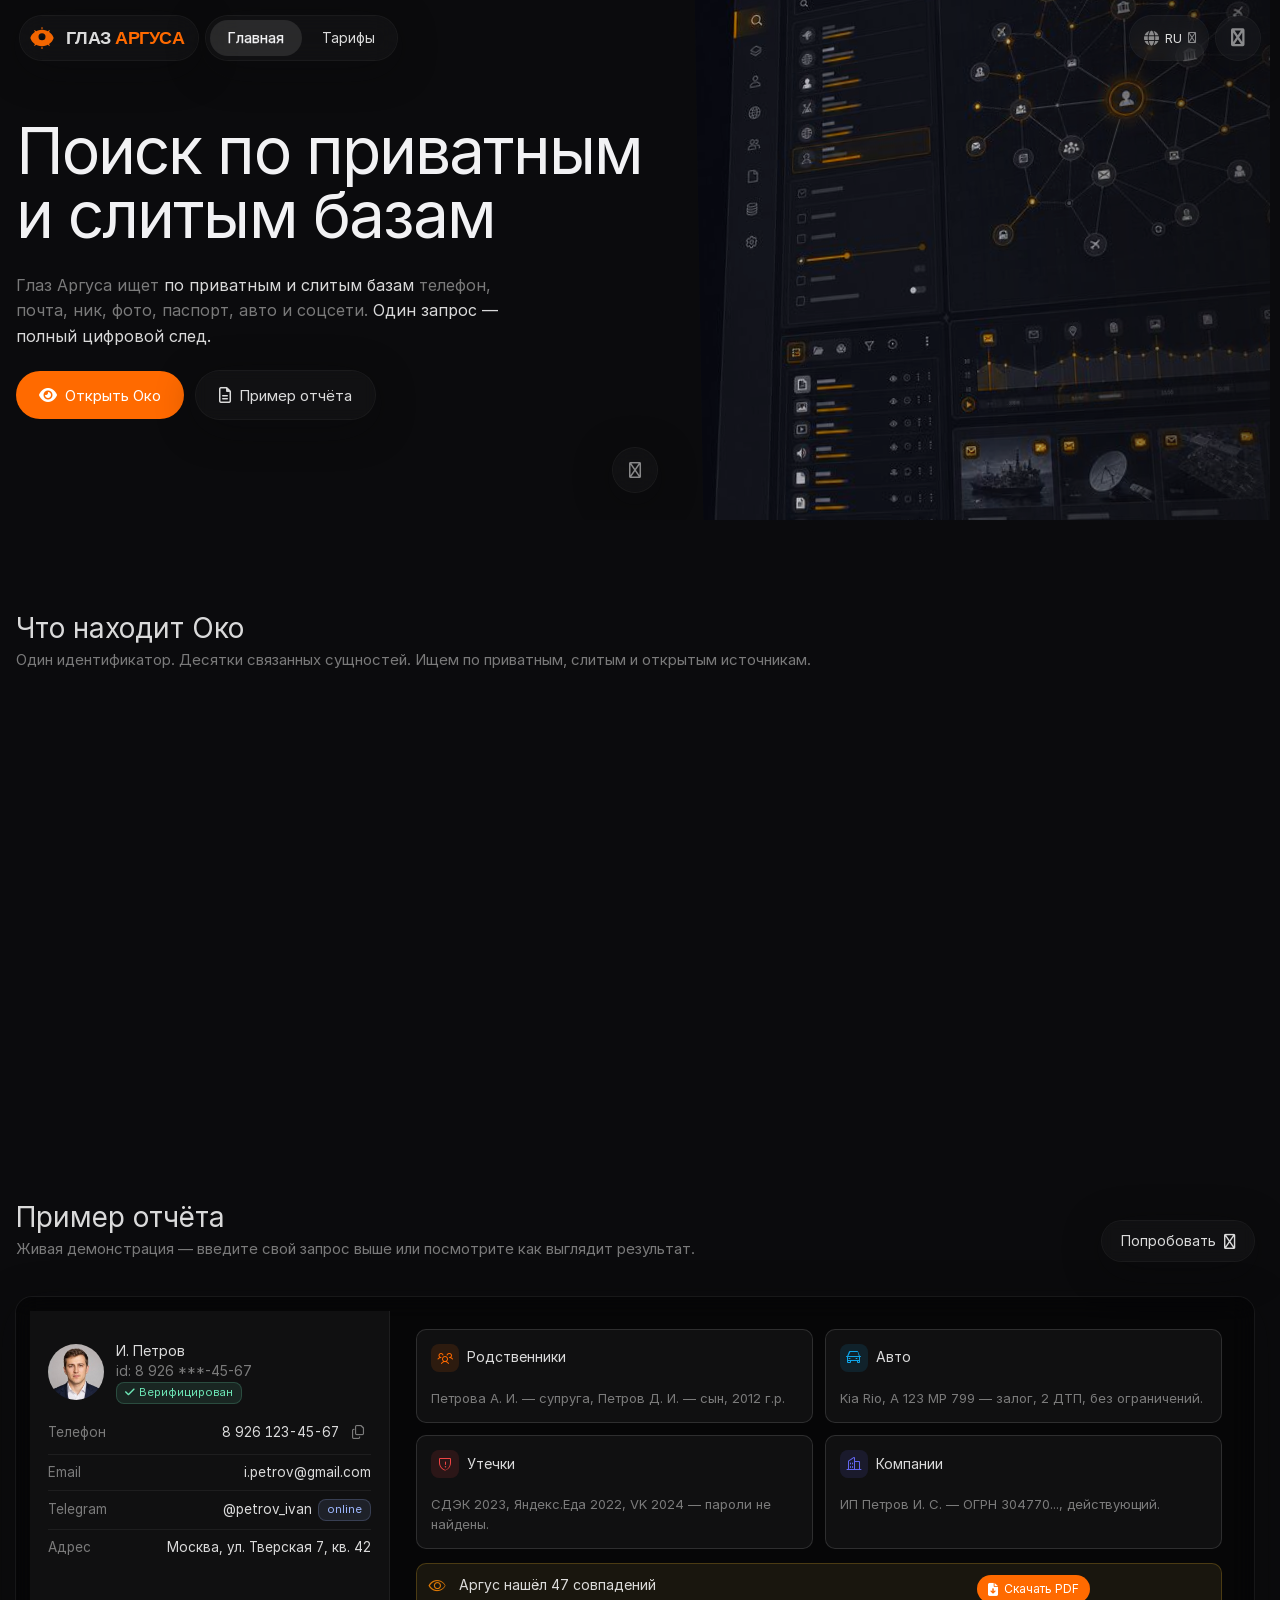
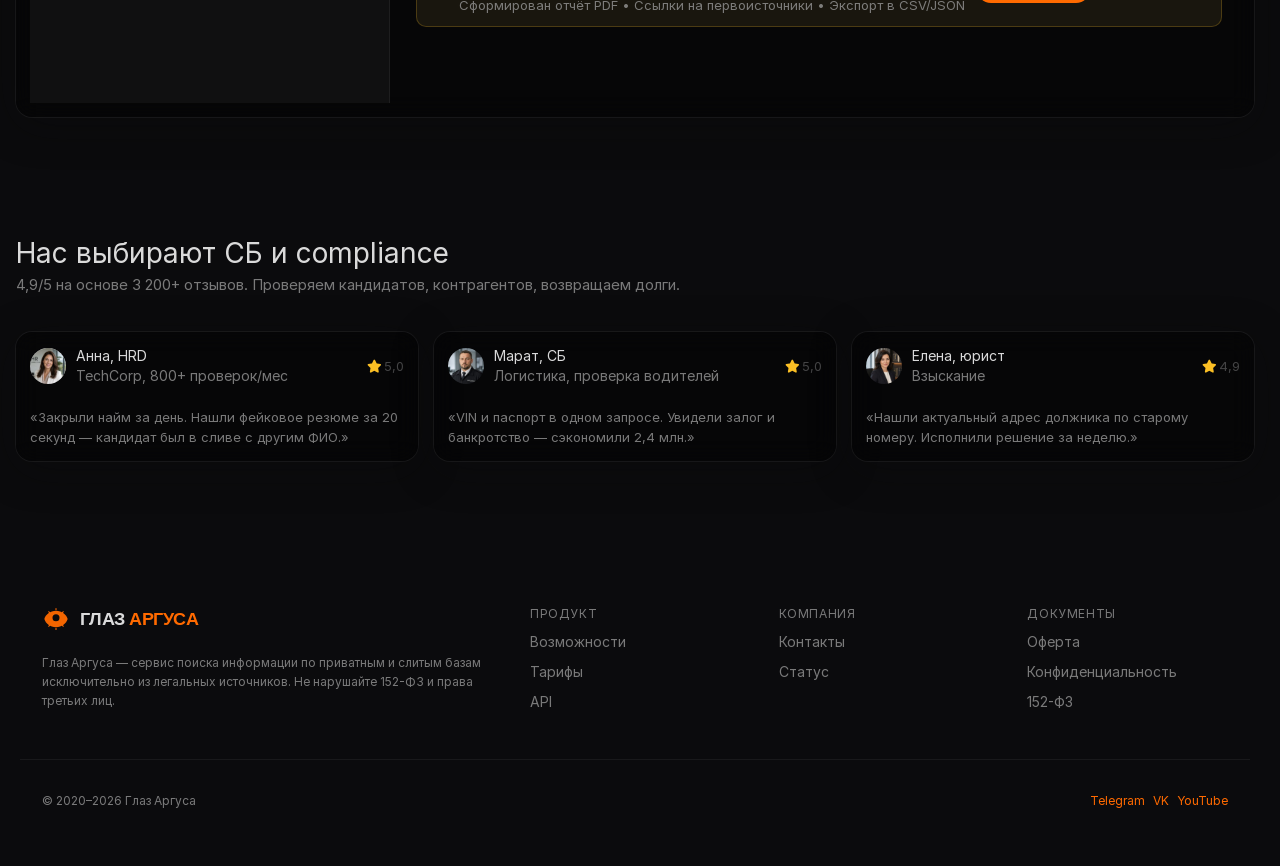
==== commit c0e1dafe: "single-file: весь сайт в один HTML (инлайн CSS/JS/Phosphor/FA/Inter/JetBrains/аватары/геро) + оптими" ====
--- a/index.html
+++ b/index.html
@@ -140,8 +140,8 @@
 <!-- ===== ВЕРХНЯЯ СЕКЦИЯ — СТРУКТУРА ШАБЛОНА СОХРАНЕНА ===== -->
 <section class="nd-hero nd-hero--mask-x nd-hero--full home-landing" style="min-height:min(92vh,max(640px,58vw))">
   <div class="nd-hero__visual" aria-hidden="true">
-    <img data-theme-img="dark" class="nd-app-menu home-landing__app home-landing__app--dark" src="static/assets/prod_assets/app-menu-argus.png" width="840" height="653" alt="" decoding="async" fetchpriority="high" style="opacity:.85">
-    <img data-theme-img="light" class="nd-app-menu home-landing__app home-landing__app--light" src="static/assets/prod_assets/app-menu-argus-light.png" width="840" height="653" alt="" decoding="async" loading="lazy" style="opacity:.9">
+    <img data-theme-img="dark" class="nd-app-menu home-landing__app home-landing__app--dark" src="static/assets/prod_assets/app-menu-argus.jpg" width="840" height="653" alt="" decoding="async" fetchpriority="high" style="opacity:.85">
+    <img data-theme-img="light" class="nd-app-menu home-landing__app home-landing__app--light" src="static/assets/prod_assets/app-menu-argus-light.jpg" width="840" height="653" alt="" decoding="async" loading="lazy" style="opacity:.9">
   </div>
   <div class="container nd-hero__inner">
     <div class="nd-hero__content" style="max-width:680px">
@@ -177,7 +177,7 @@
     <div class="nd-section-head nd-section-head--h2 nd-section-head--lg"><div class="nd-section-head__main"><h2 class="nd-section-head__title" data-i18n="sec.demo.t">Пример отчёта</h2><p class="nd-section-head__lead">Живая демонстрация — введите свой запрос выше или посмотрите как выглядит результат.</p></div><a class="nd-btn nd-btn--bright nd-btn--lg" href="mailto:hello@argus.eye">Попробовать <i class="fa-regular fa-arrow-right"></i></a></div>
     <div class="nd-card" style="padding:0;overflow:hidden;display:grid;grid-template-columns:360px 1fr;min-height:420px">
       <div style="background:var(--nd-surface-1);padding:18px;border-right:1px solid var(--nd-divider);position:relative;overflow:hidden">
-<div style="display:flex;align-items:center;gap:12px;margin:12px 0 16px"><img src="static/avatars/avatar-demo.png" alt="" style="width:56px;height:56px;border-radius:50%;object-fit:cover"><div><div style="font-weight:700">И. Петров</div><div class="argus-mono" style="color:var(--nd-muted)">id: 8 926 ***-45-67</div><span class="nd-badge nd-badge--green"><i class="fa-solid fa-check"></i> Верифицирован</span></div></div>
+<div style="display:flex;align-items:center;gap:12px;margin:12px 0 16px"><img src="static/avatars/avatar-demo.jpg" alt="" style="width:56px;height:56px;border-radius:50%;object-fit:cover"><div><div style="font-weight:700">И. Петров</div><div class="argus-mono" style="color:var(--nd-muted)">id: 8 926 ***-45-67</div><span class="nd-badge nd-badge--green"><i class="fa-solid fa-check"></i> Верифицирован</span></div></div>
         <div class="nd-facts nd-facts--divided">
           <div class="nd-facts__row"><span class="nd-facts__label">Телефон</span><span class="nd-facts__value">8 926 123-45-67 <button class="nd-copy nd-copy--icon" data-copy="8 926 123-45-67"><i class="fa-regular fa-copy"></i></button></span></div>
           <div class="nd-facts__row"><span class="nd-facts__label">Email</span><span class="nd-facts__value">i.petrov@gmail.com</span></div>
@@ -204,9 +204,9 @@
   <div class="container">
     <div class="nd-section-head nd-section-head--h2 nd-section-head--lg"><div class="nd-section-head__main"><h2 class="nd-section-head__title" data-i18n="sec.reviews.t">Нас выбирают СБ и compliance</h2><p class="nd-section-head__lead">4,9/5 на основе 3 200+ отзывов. Проверяем кандидатов, контрагентов, возвращаем долги.</p></div></div>
     <div style="display:grid;grid-template-columns:repeat(3,1fr);gap:16px">
-      <div class="nd-card"><div style="display:flex;align-items:center;gap:10px"><img src="static/avatars/avatar-anna.png" style="width:36px;height:36px;border-radius:50%"><div><div style="font-weight:600">Анна, HRD</div><div class="argus-mono" style="color:var(--nd-muted)">TechCorp, 800+ проверок/мес</div></div><span class="market-stars" style="margin-left:auto"><i class="fa-solid fa-star is-on"></i>5,0</span></div><p class="nd-lead" style="font-size:13px;margin-top:12px">«Закрыли найм за день. Нашли фейковое резюме за 20 секунд — кандидат был в сливе с другим ФИО.»</p></div>
-      <div class="nd-card"><div style="display:flex;align-items:center;gap:10px"><img src="static/avatars/avatar-marat.png" style="width:36px;height:36px;border-radius:50%"><div><div style="font-weight:600">Марат, СБ</div><div class="argus-mono" style="color:var(--nd-muted)">Логистика, проверка водителей</div></div><span class="market-stars" style="margin-left:auto"><i class="fa-solid fa-star is-on"></i>5,0</span></div><p class="nd-lead" style="font-size:13px;margin-top:12px">«VIN и паспорт в одном запросе. Увидели залог и банкротство — сэкономили 2,4 млн.»</p></div>
-      <div class="nd-card"><div style="display:flex;align-items:center;gap:10px"><img src="static/avatars/avatar-elena.png" style="width:36px;height:36px;border-radius:50%"><div><div style="font-weight:600">Елена, юрист</div><div class="argus-mono" style="color:var(--nd-muted)">Взыскание</div></div><span class="market-stars" style="margin-left:auto"><i class="fa-solid fa-star is-on"></i>4,9</span></div><p class="nd-lead" style="font-size:13px;margin-top:12px">«Нашли актуальный адрес должника по старому номеру. Исполнили решение за неделю.»</p></div>
+      <div class="nd-card"><div style="display:flex;align-items:center;gap:10px"><img src="static/avatars/avatar-anna.jpg" style="width:36px;height:36px;border-radius:50%"><div><div style="font-weight:600">Анна, HRD</div><div class="argus-mono" style="color:var(--nd-muted)">TechCorp, 800+ проверок/мес</div></div><span class="market-stars" style="margin-left:auto"><i class="fa-solid fa-star is-on"></i>5,0</span></div><p class="nd-lead" style="font-size:13px;margin-top:12px">«Закрыли найм за день. Нашли фейковое резюме за 20 секунд — кандидат был в сливе с другим ФИО.»</p></div>
+      <div class="nd-card"><div style="display:flex;align-items:center;gap:10px"><img src="static/avatars/avatar-marat.jpg" style="width:36px;height:36px;border-radius:50%"><div><div style="font-weight:600">Марат, СБ</div><div class="argus-mono" style="color:var(--nd-muted)">Логистика, проверка водителей</div></div><span class="market-stars" style="margin-left:auto"><i class="fa-solid fa-star is-on"></i>5,0</span></div><p class="nd-lead" style="font-size:13px;margin-top:12px">«VIN и паспорт в одном запросе. Увидели залог и банкротство — сэкономили 2,4 млн.»</p></div>
+      <div class="nd-card"><div style="display:flex;align-items:center;gap:10px"><img src="static/avatars/avatar-elena.jpg" style="width:36px;height:36px;border-radius:50%"><div><div style="font-weight:600">Елена, юрист</div><div class="argus-mono" style="color:var(--nd-muted)">Взыскание</div></div><span class="market-stars" style="margin-left:auto"><i class="fa-solid fa-star is-on"></i>4,9</span></div><p class="nd-lead" style="font-size:13px;margin-top:12px">«Нашли актуальный адрес должника по старому номеру. Исполнили решение за неделю.»</p></div>
     </div>
   </div>
 </section>
